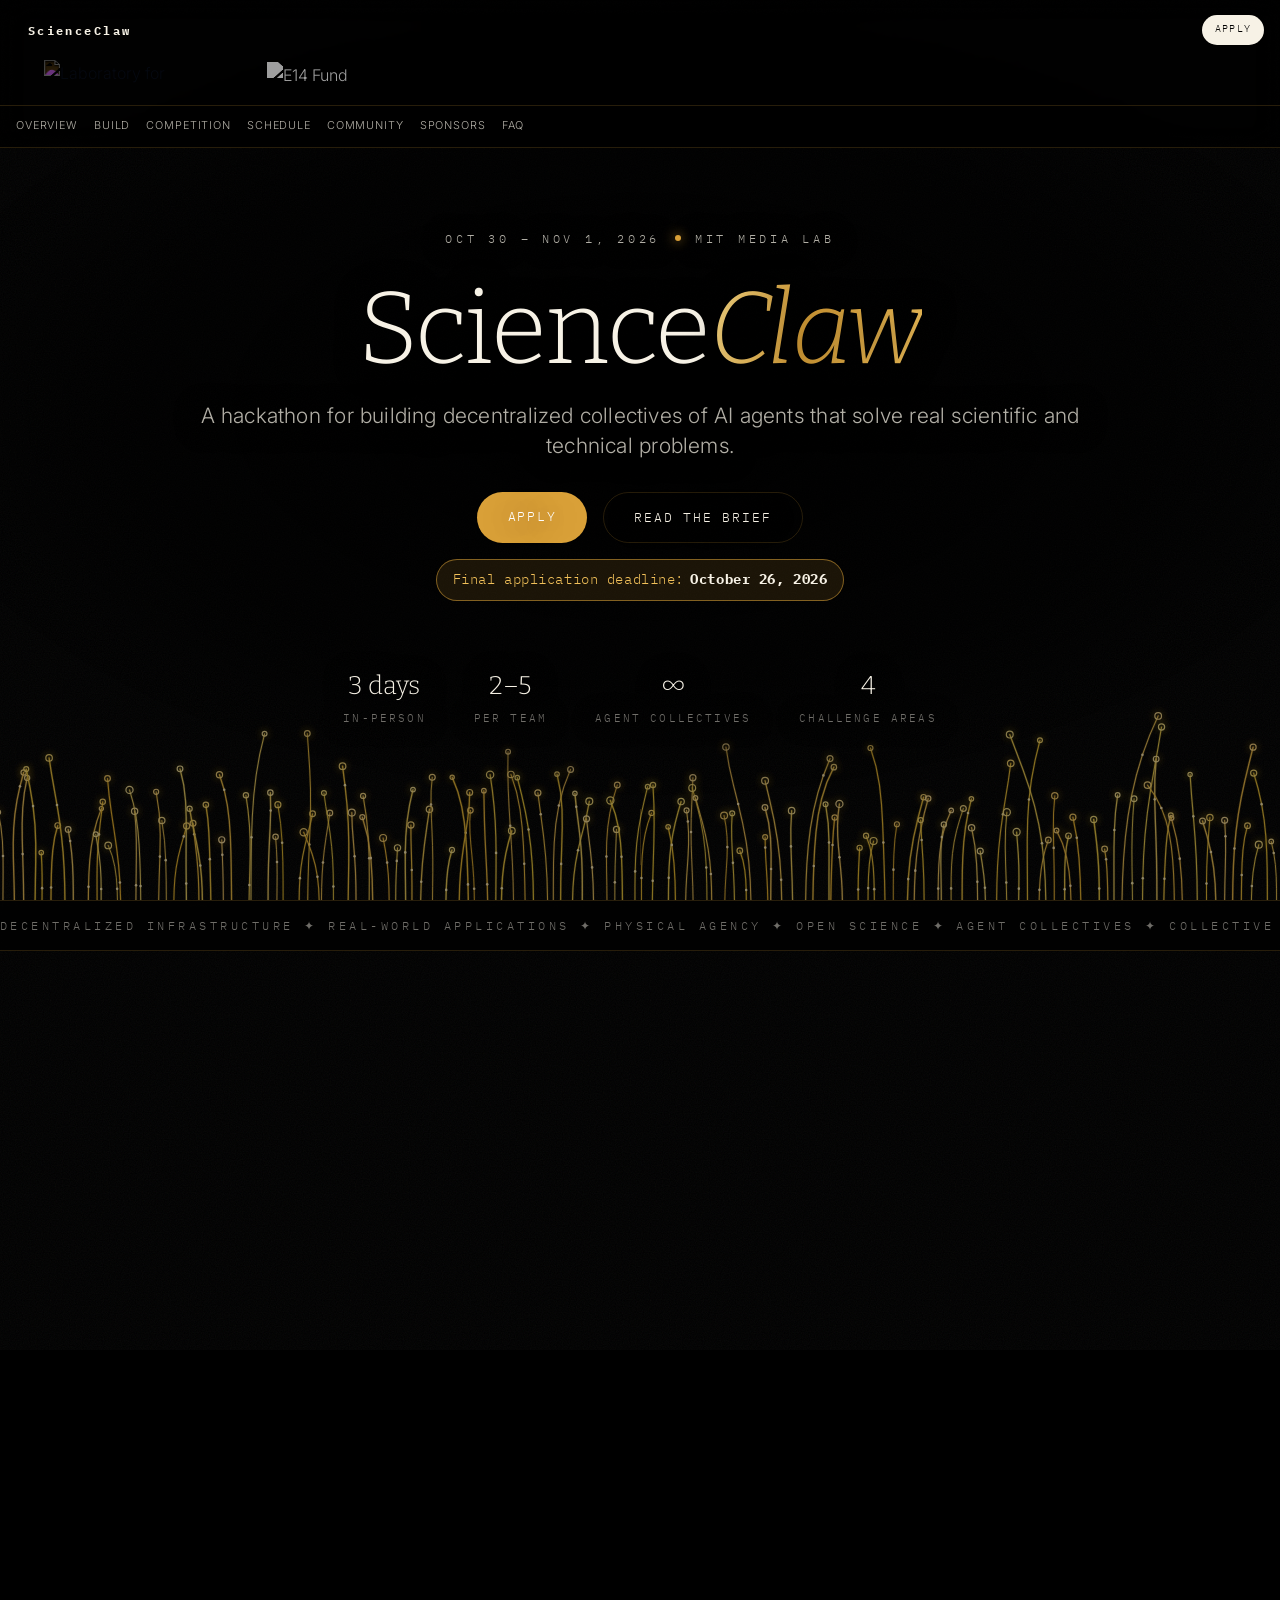
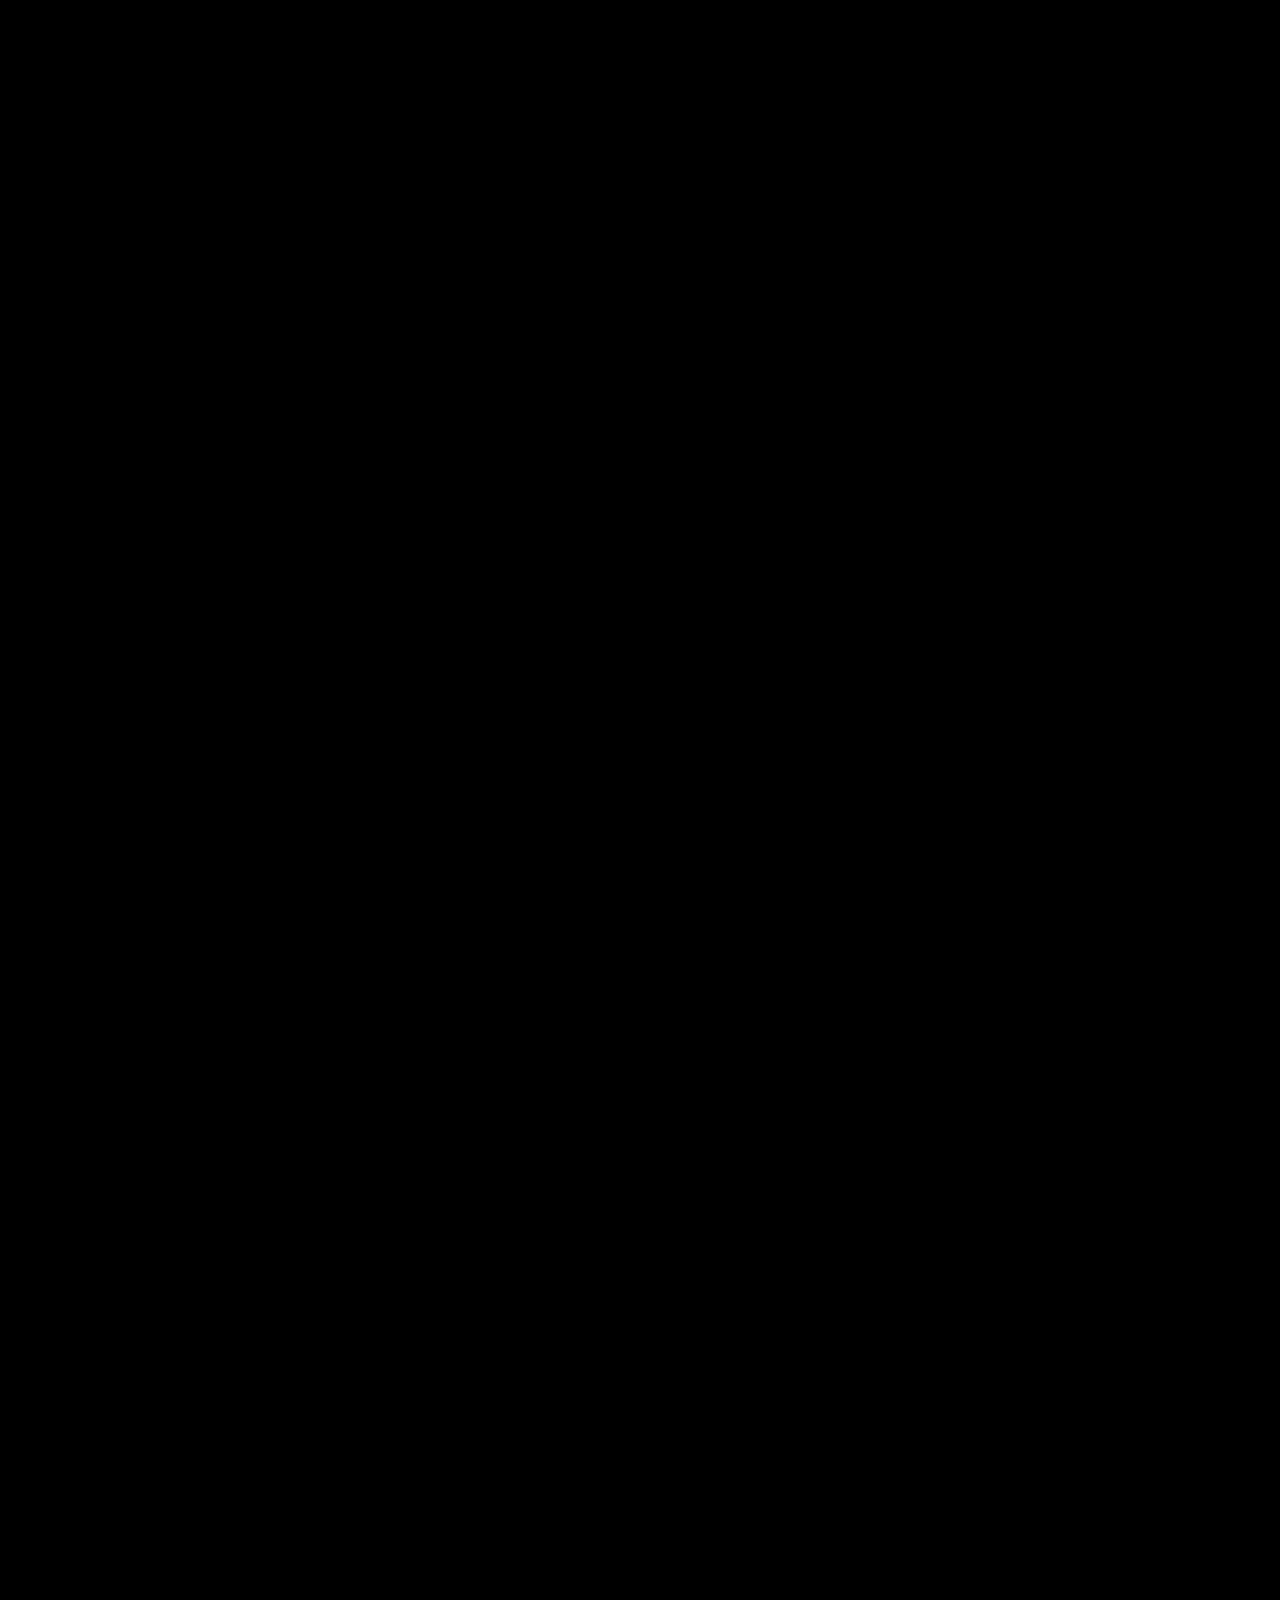
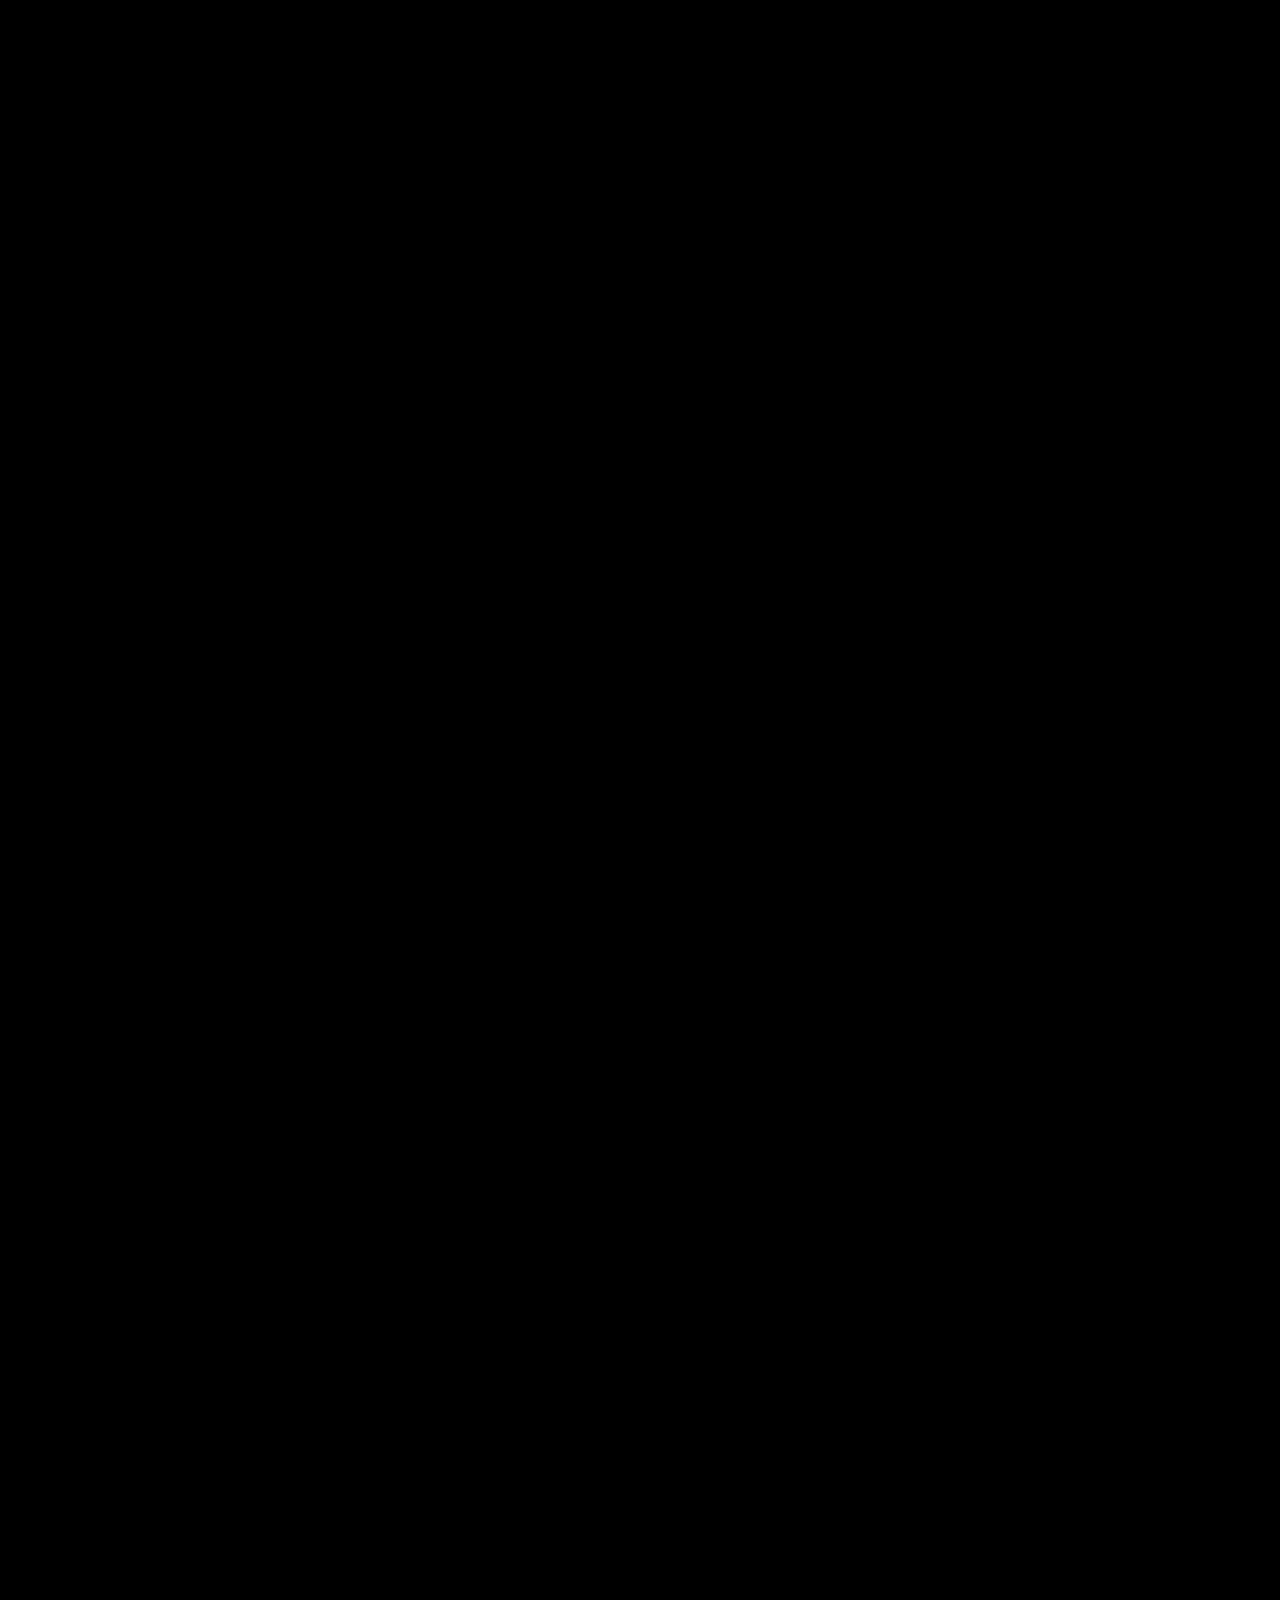
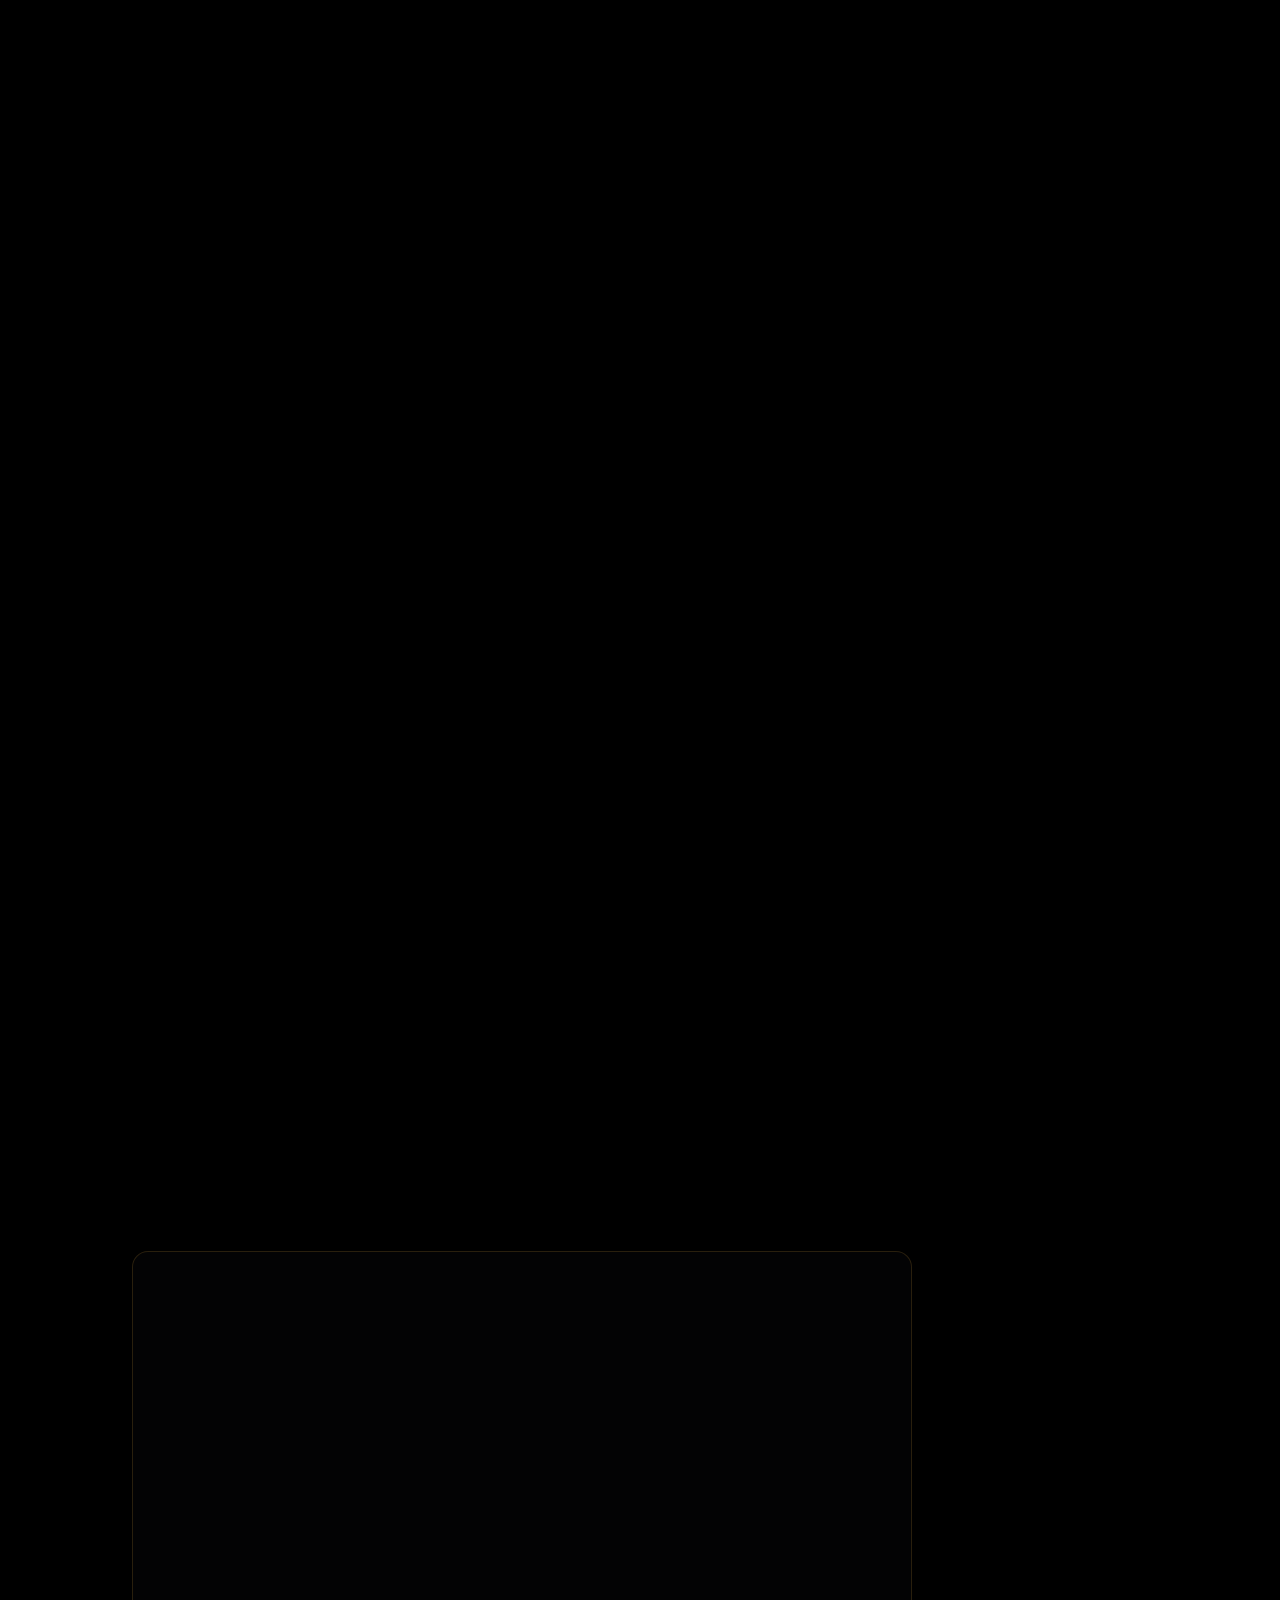
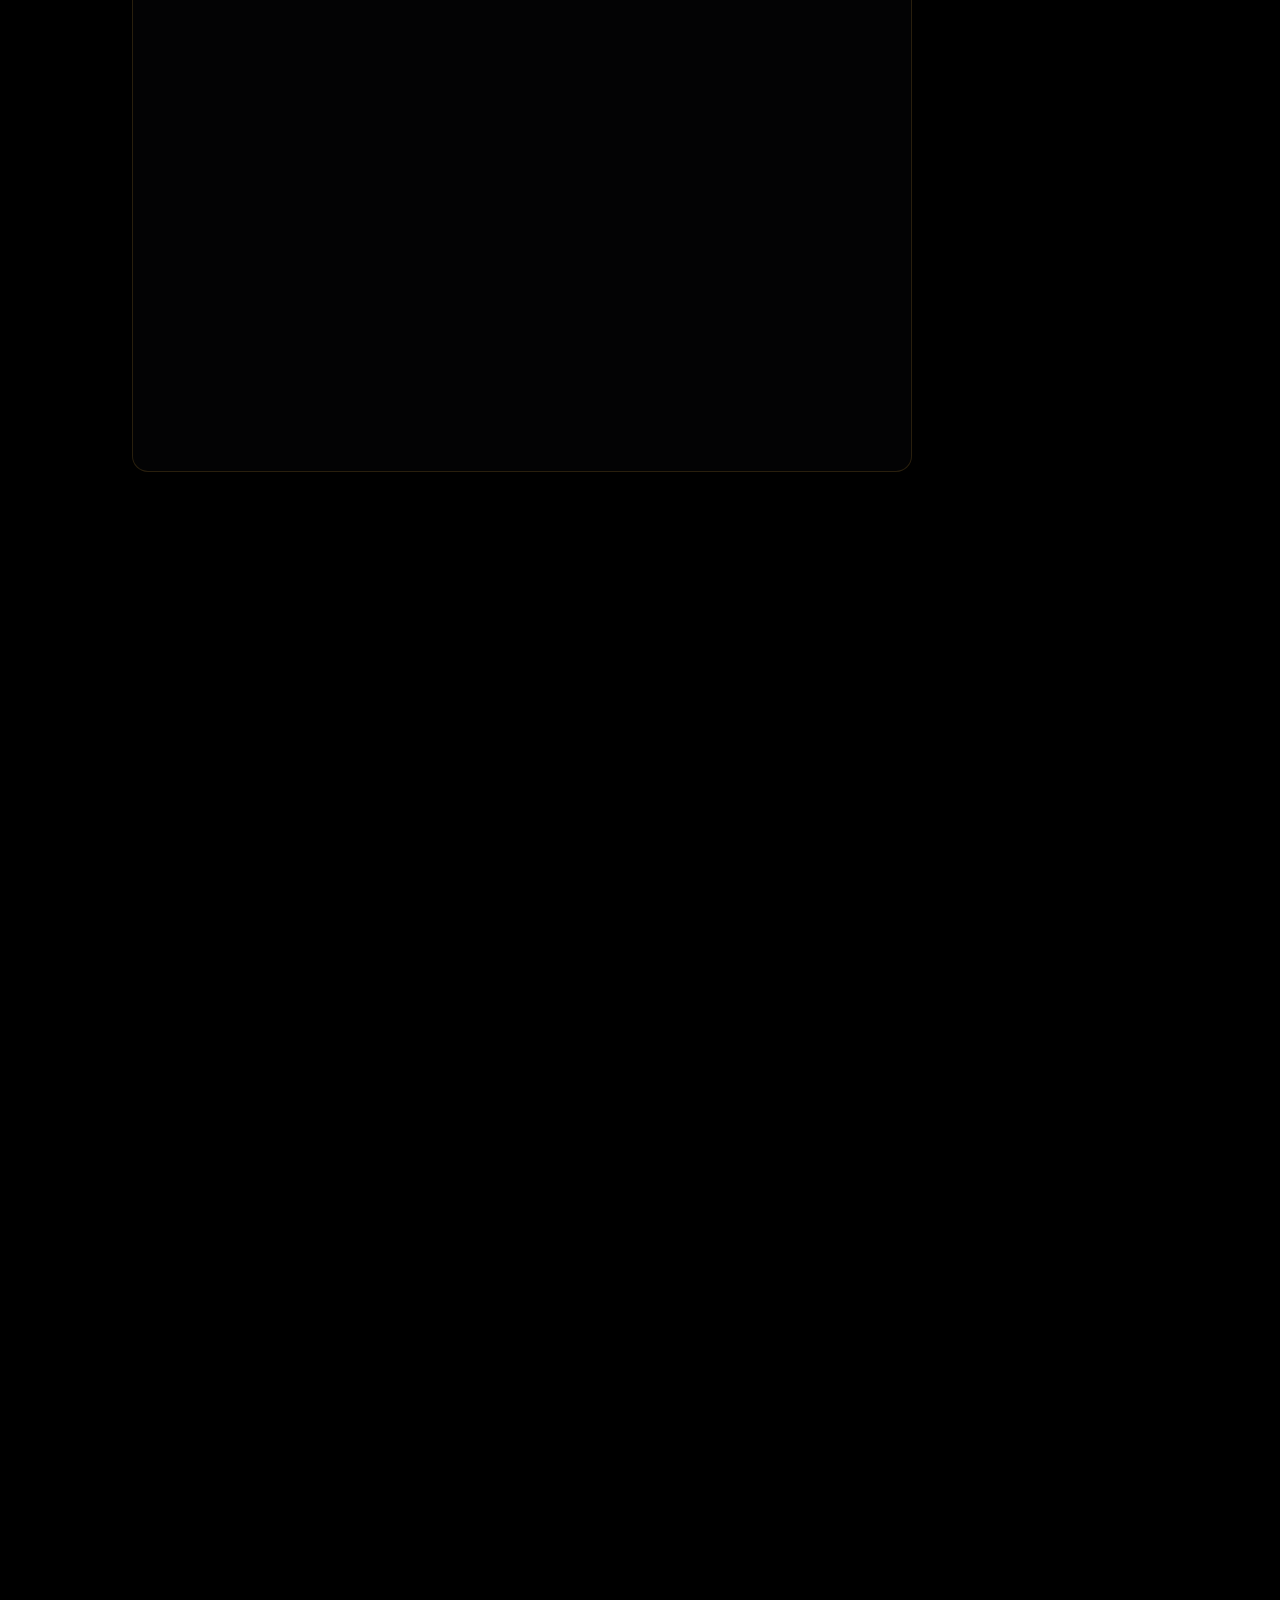
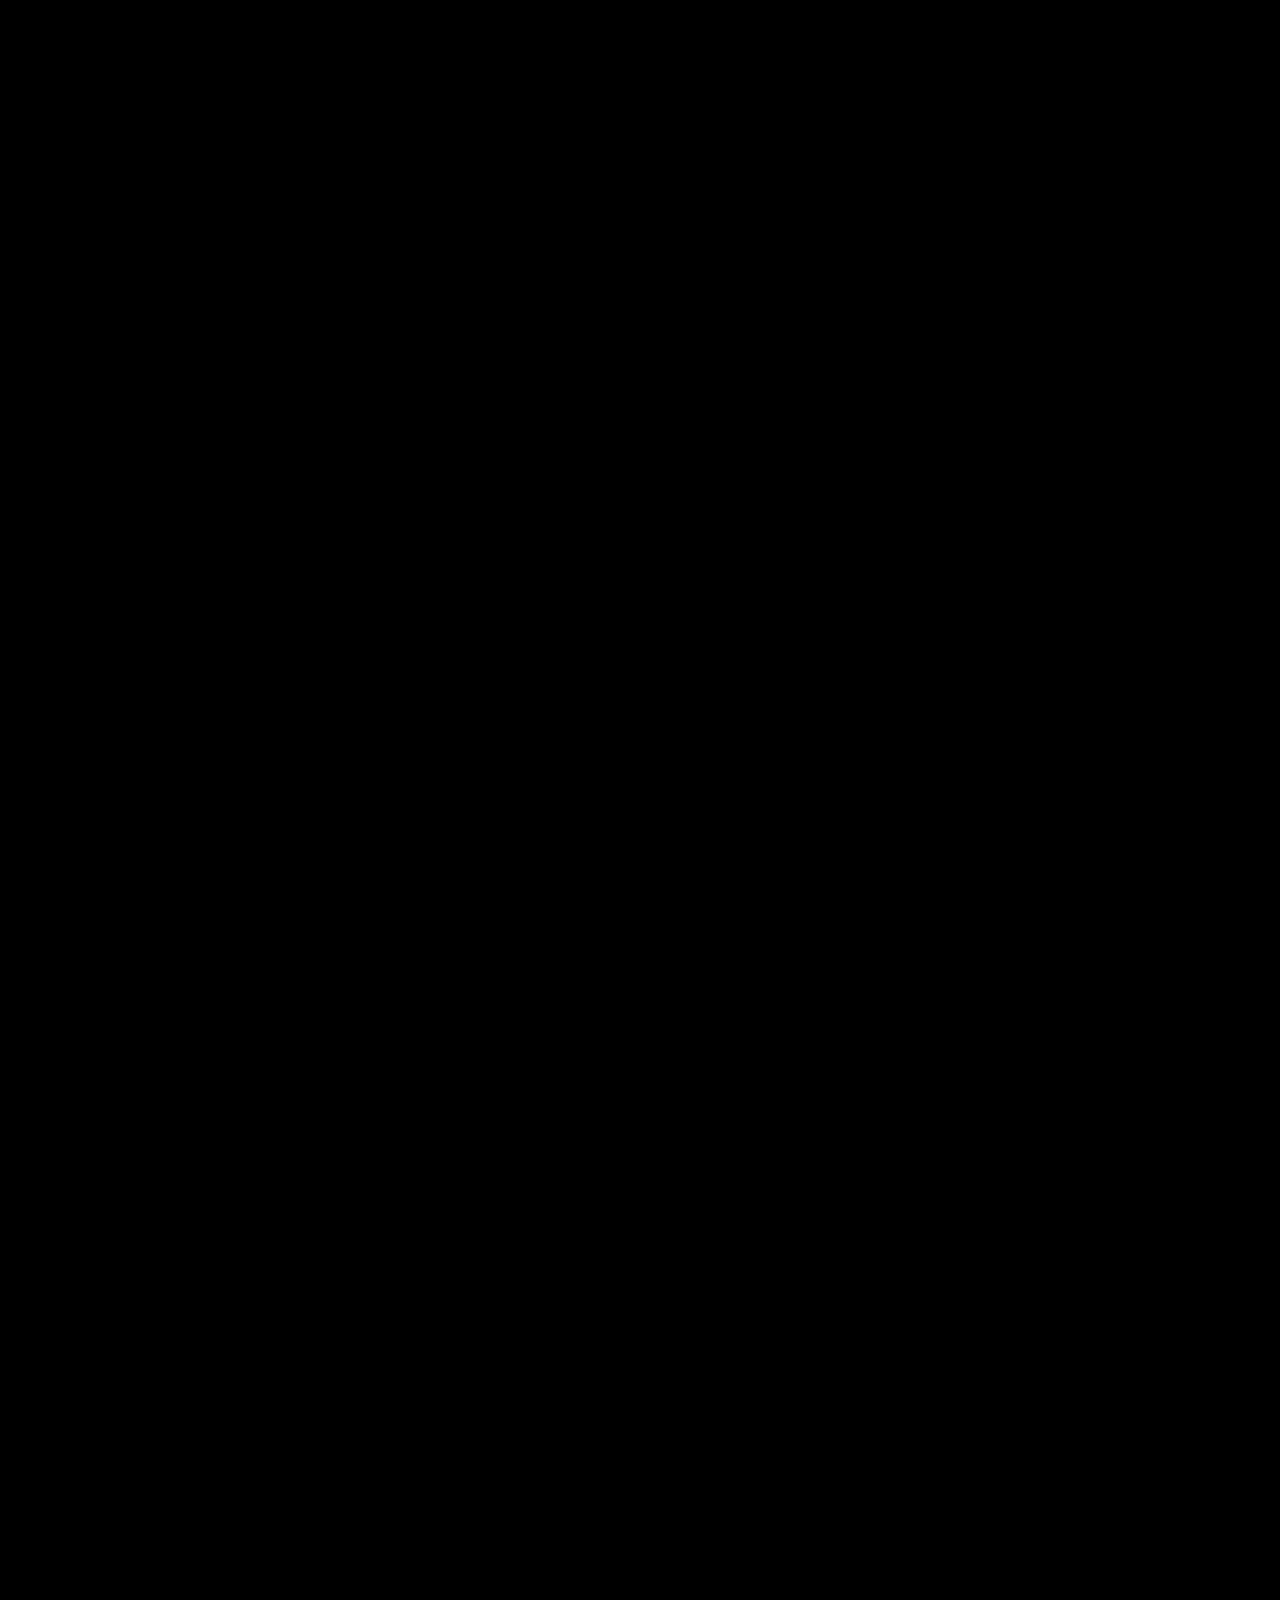
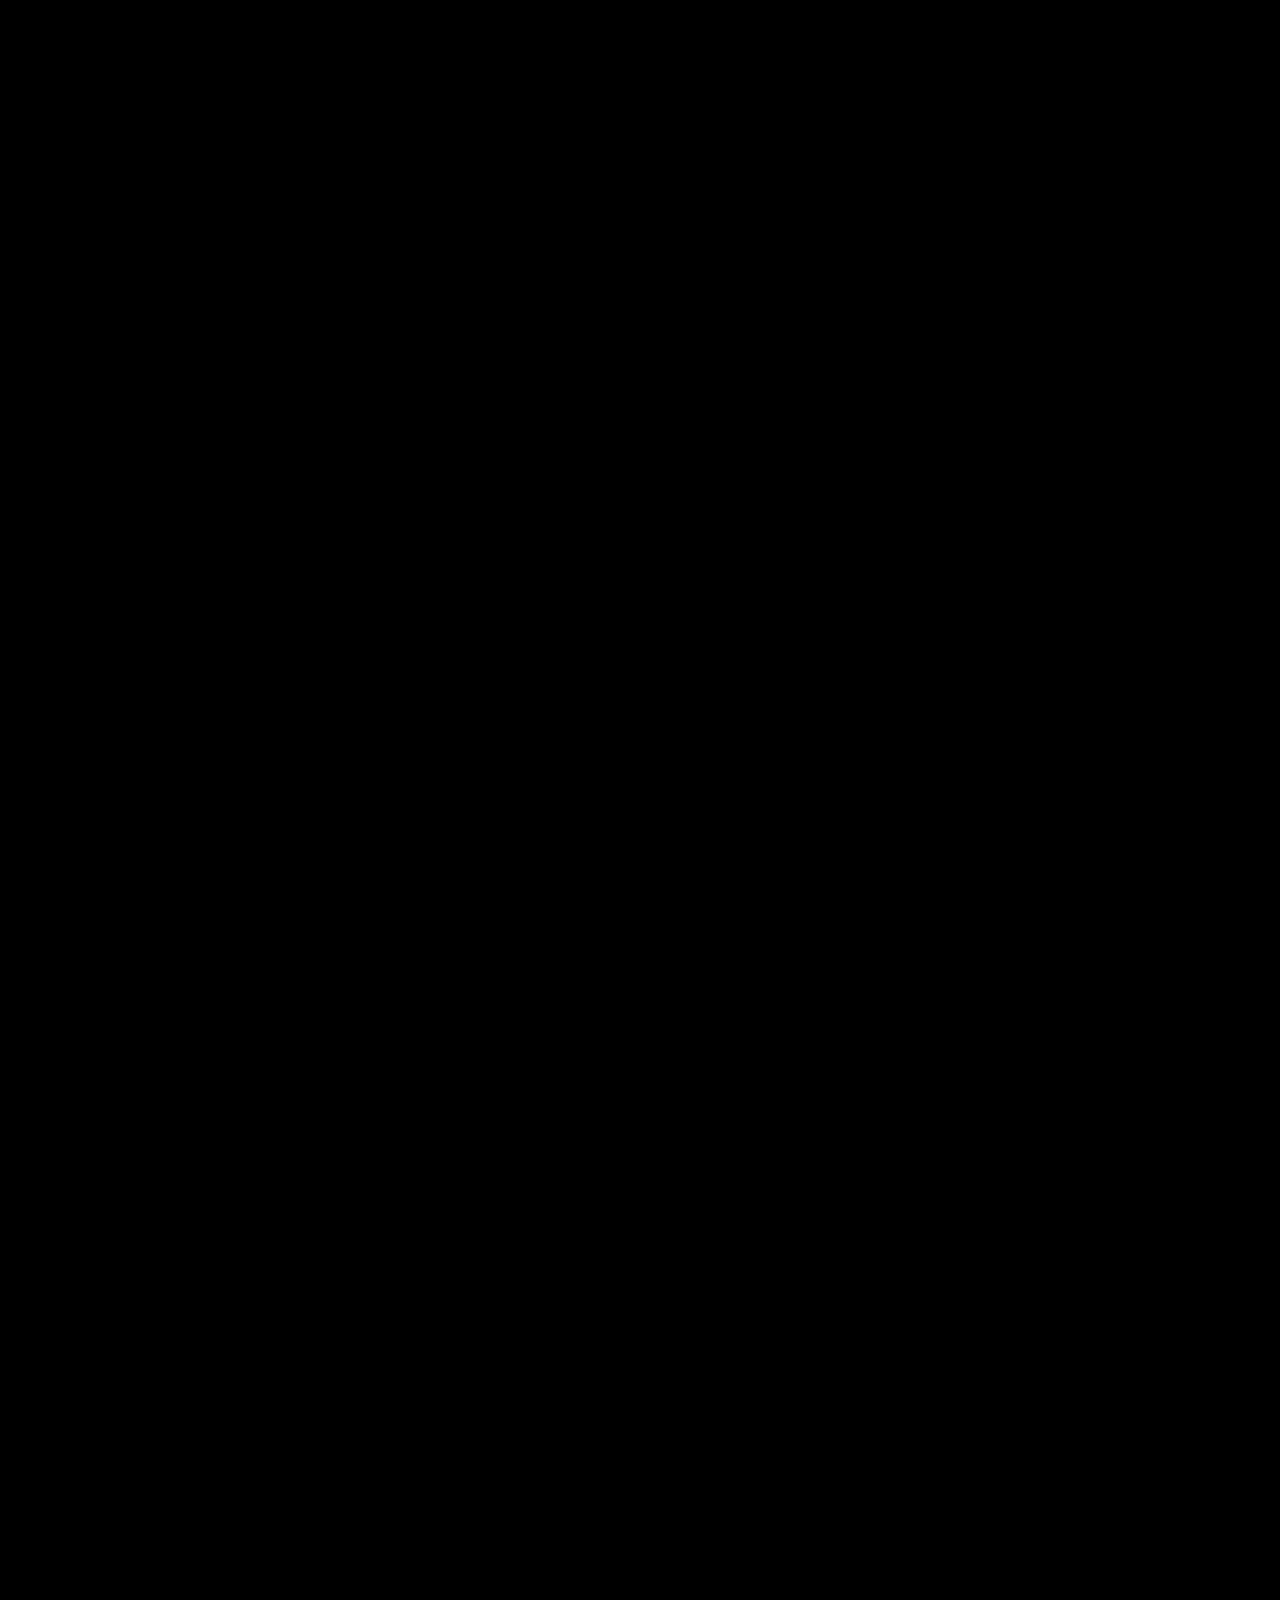
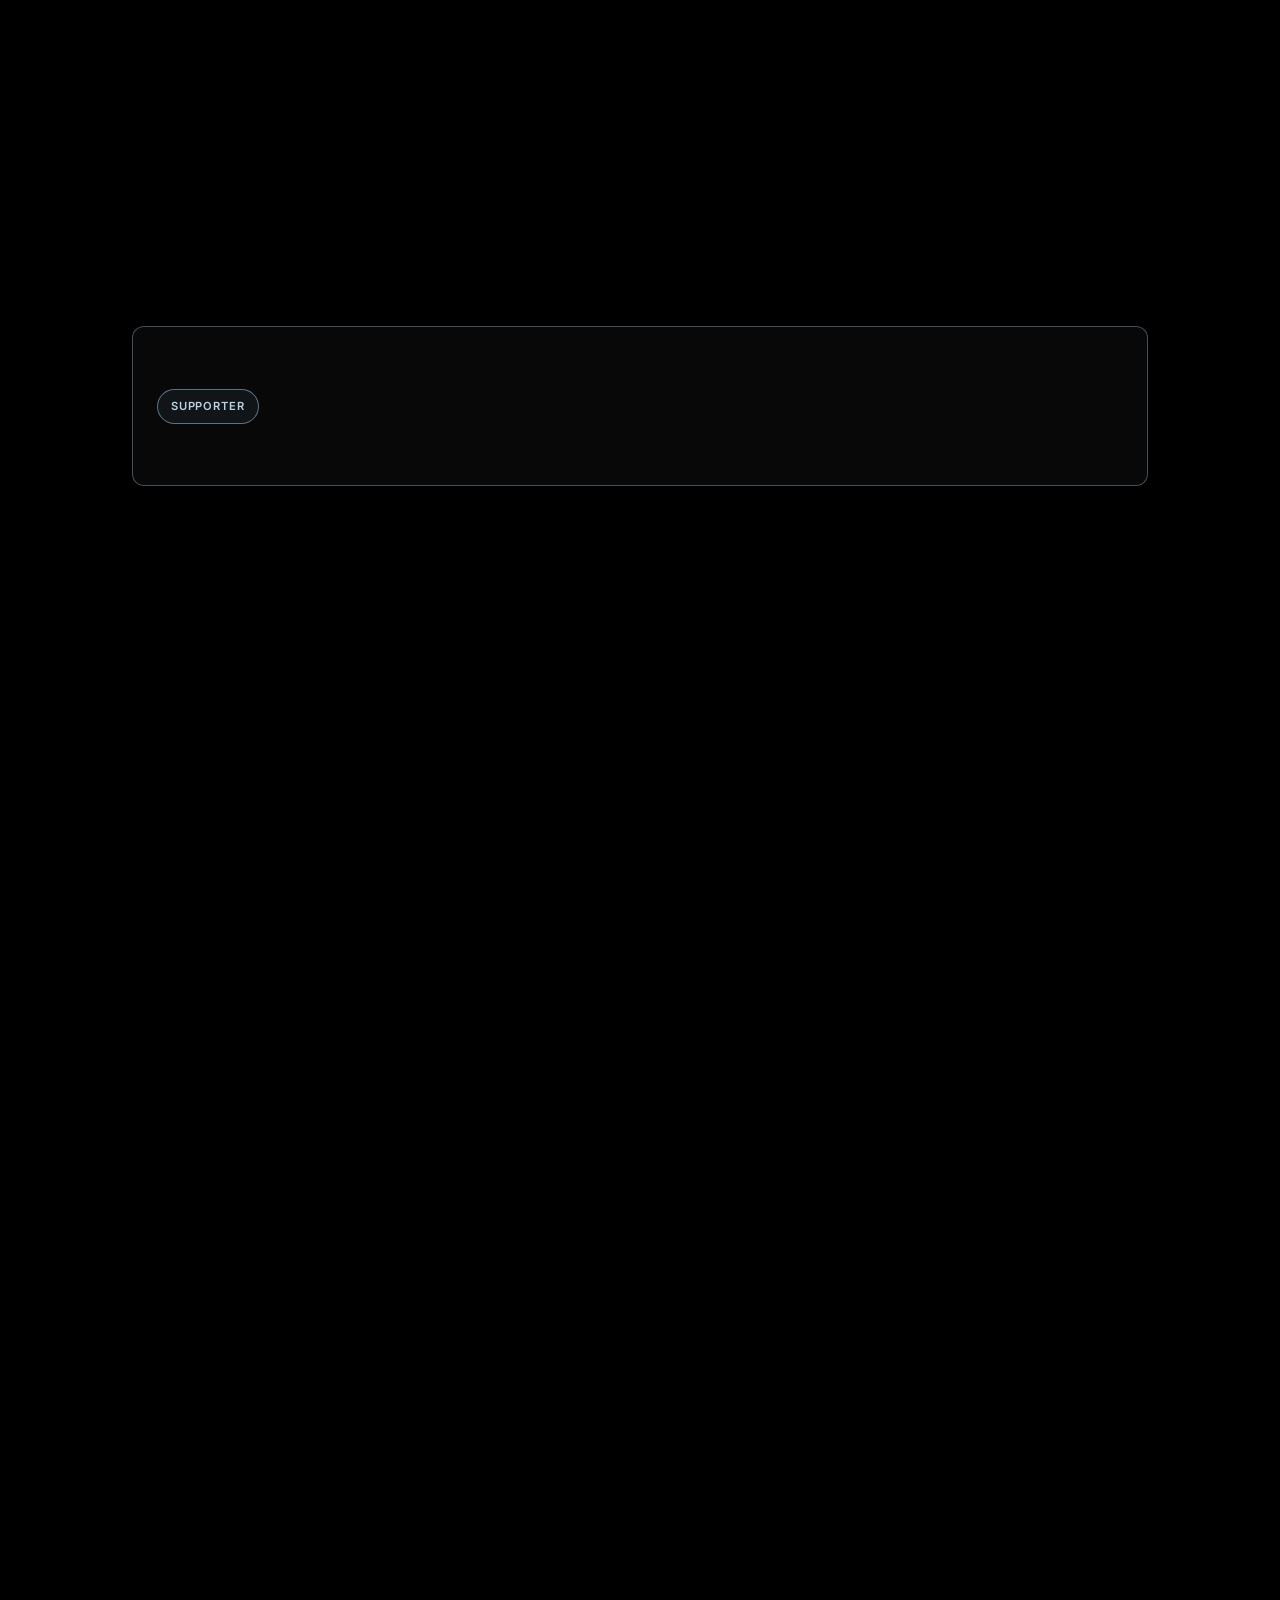
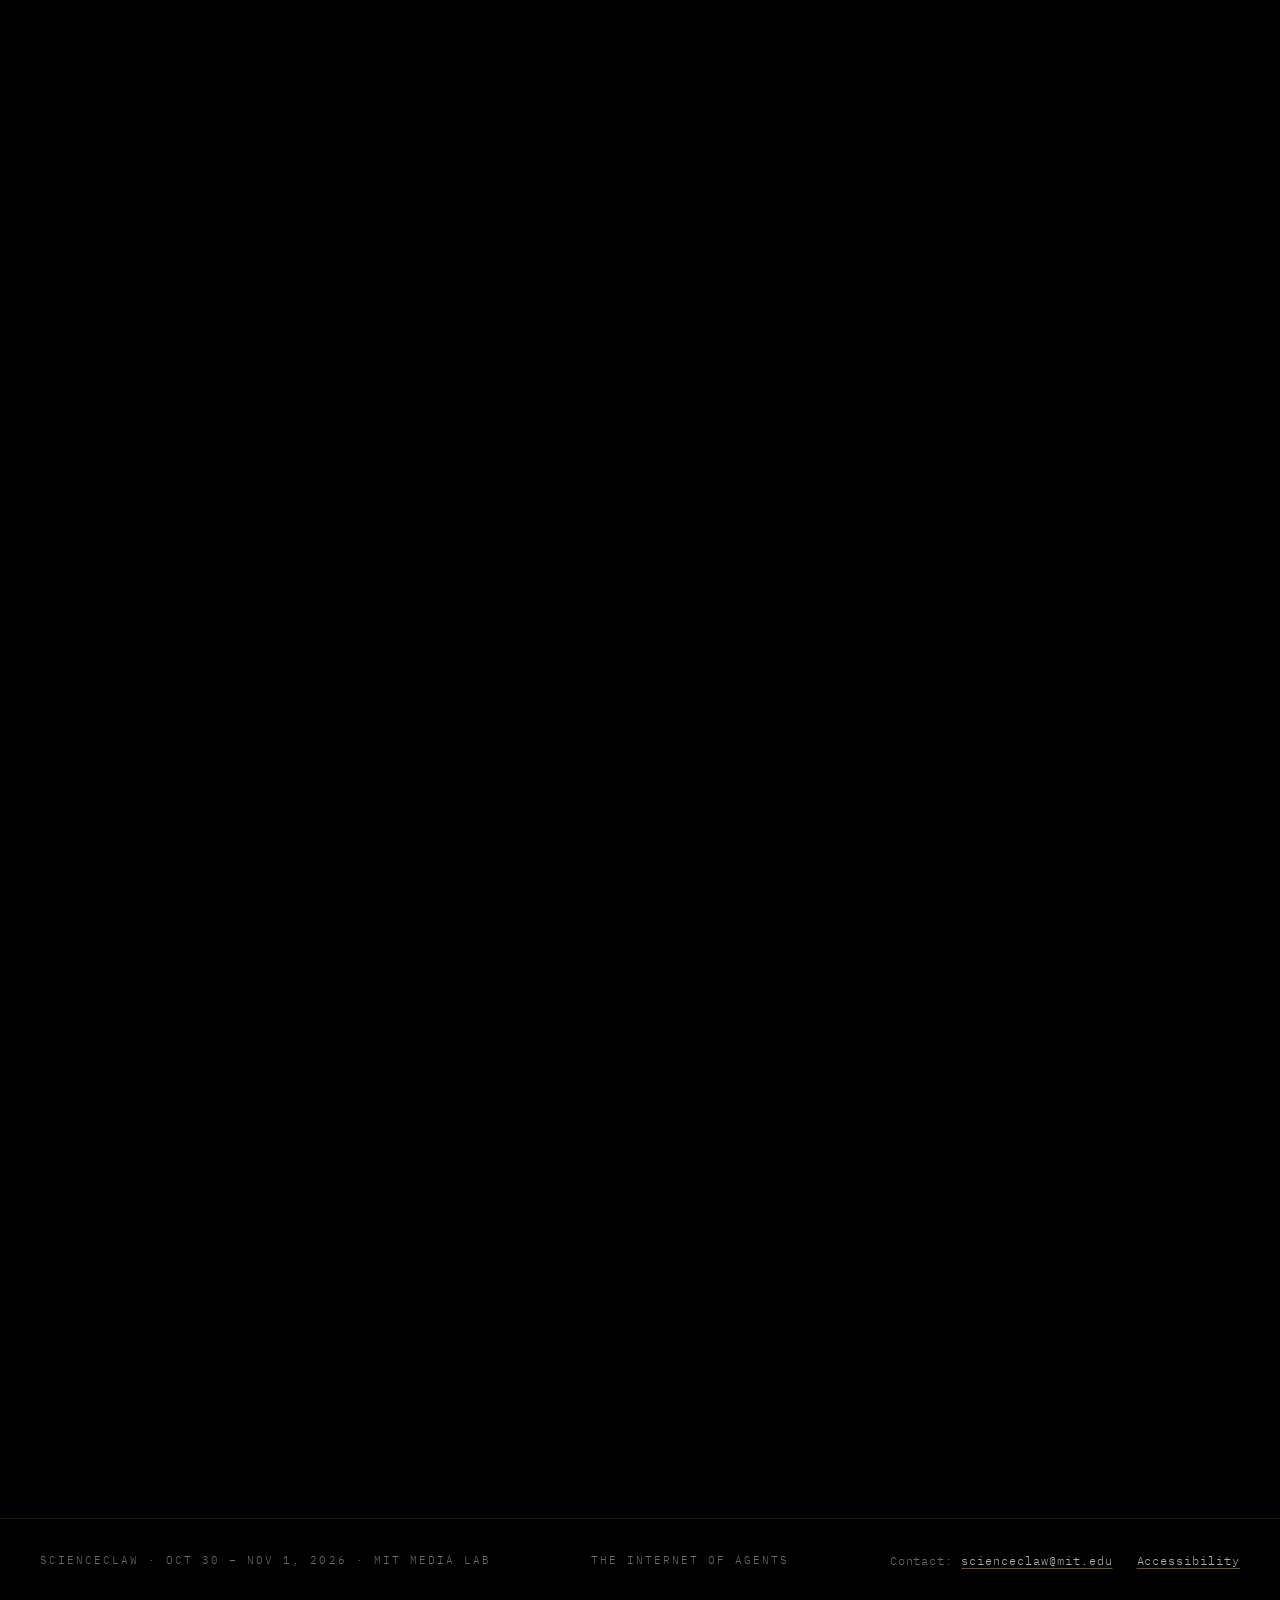
==== swarm/index.html @ e02d2c85 "Link sponsor logos to verified official websites" ====
<!DOCTYPE html>
<html lang="en">
<head>
  <meta charset="UTF-8" />
  <meta name="viewport" content="width=device-width, initial-scale=1.0" />
  <title>ScienceClaw Hackathon</title>
  <meta name="description" content="ScienceClaw is a hackathon for building decentralized collectives of AI agents that solve real scientific and technical problems. MIT Media Lab, Oct 30 – Nov 1, 2026." />
  <link rel="canonical" href="https://scienceclawhack.ai/" />
  <link rel="icon" type="image/svg+xml" href="assets/logos/scienceclaw-favicon.svg?v=7" />
  <link rel="icon" type="image/png" sizes="32x32" href="assets/logos/scienceclaw-favicon-32.png?v=7" />
  <link rel="icon" type="image/x-icon" href="assets/logos/favicon.ico?v=7" />
  <link rel="apple-touch-icon" sizes="180x180" href="assets/logos/apple-touch-icon.png?v=7" />
  <link rel="preconnect" href="https://fonts.googleapis.com" />
  <link rel="preconnect" href="https://fonts.gstatic.com" crossorigin />
  <link href="https://fonts.googleapis.com/css2?family=Bitter:ital,opsz,wght@0,6..12,300;0,6..12,400;0,6..12,600;1,6..12,300;1,6..12,400&family=DM+Serif+Display&family=Inter:wght@300;400;500;600&family=IBM+Plex+Mono:wght@400;700&display=swap" rel="stylesheet" />
  <link rel="stylesheet" href="css/styles.css?v=20261027-sponsor-links" />
  <script type="importmap">
    {
      "imports": {
        "three": "https://cdn.jsdelivr.net/npm/three@0.160.0/build/three.module.js"
      }
    }
  </script>
</head>
<body>

  <!-- Fixed 3D scene: origami cranes over ocean with underwater fish -->
  <canvas id="scene" aria-hidden="true"></canvas>
  <div class="scene-veil" aria-hidden="true"></div>
  <canvas id="tentacles" class="tentacle-layer" aria-hidden="true"></canvas>
  <div class="grain" aria-hidden="true"></div>

  <!-- Unified identity and navigation header -->
  <header class="nav" id="nav">
    <div class="nav__identity-row" aria-label="Hackathon organizers">
      <a class="identity identity--scienceclaw" href="#top" aria-label="ScienceClaw Hackathon">
        <img class="identity__scienceclaw-mark" src="assets/logos/scienceclaw-mark.svg" alt="" />
        <span class="identity__scienceclaw-word">ScienceClaw</span>
      </a>
      <div class="identity__institutions">
        <a class="identity identity--lamm" href="https://lamm.mit.edu/" target="_blank"
          rel="noopener noreferrer" aria-label="Visit the LAMM website">
          <img class="identity__lamm-logo" src="assets/logos/LOGO_LAMM_full_black.svg"
            alt="Laboratory for Atomistic and Molecular Mechanics" />
        </a>
        <a class="identity identity--e14" href="https://www.e14.vc/" target="_blank"
          rel="noopener noreferrer" aria-label="Visit the E14 Fund website">
          <img src="assets/logos/e14-logo.svg" alt="E14 Fund" />
        </a>
      </div>
      <a class="nav__mobile-action luma-checkout--button" href="https://luma.com/event/evt-lrhAXSeA3Dq8uSI" data-luma-action="checkout" data-luma-event-id="evt-lrhAXSeA3Dq8uSI">Apply</a>
    </div>
    <div class="nav__bar">
      <span class="nav__date">Oct 30 – Nov 1, 2026</span>
      <nav class="nav__links" aria-label="Main navigation">
        <a href="#overview">Overview</a>
        <a href="#build">Build</a>
        <a href="#competition">Competition</a>
        <a href="#schedule">Schedule</a>
        <a href="#community">Community</a>
        <a href="#sponsors">Sponsors</a>
        <a href="#faq">FAQ</a>
      </nav>
      <a class="nav__cta luma-checkout--button" href="https://luma.com/event/evt-lrhAXSeA3Dq8uSI" data-luma-action="checkout" data-luma-event-id="evt-lrhAXSeA3Dq8uSI">Apply</a>
    </div>
  </header>

  <main id="top">

    <!-- HERO -->
    <section class="hero">
      <div class="hero__meta">
        <span>Oct 30 – Nov 1, 2026</span>
        <span class="hero__meta-dot"></span>
        <span>MIT Media Lab</span>
      </div>
      <img class="hero__claw" src="assets/logos/scienceclaw-mark.svg" alt="" aria-hidden="true" />
      <h1 class="hero__title">
        <span class="hero__line hero__line--primary">Science<em>Claw</em></span>
        <span class="hero__line hero__line--subtitle">A hackathon for building decentralized collectives of AI agents that solve real scientific and technical problems.</span>
      </h1>
      <div class="hero__actions">
        <a class="btn btn--solid luma-checkout--button" href="https://luma.com/event/evt-lrhAXSeA3Dq8uSI" data-luma-action="checkout" data-luma-event-id="evt-lrhAXSeA3Dq8uSI">Apply</a>
        <a class="btn btn--ghost" href="#overview">Read the brief</a>
      </div>
      <p class="hero__deadline">Final application deadline: <strong>October 26, 2026</strong></p>
      <div class="hero__stats">
        <div class="stat"><span class="stat__k">3 days</span><span class="stat__v">In-person</span></div>
        <div class="stat"><span class="stat__k">2–5</span><span class="stat__v">Per team</span></div>
        <div class="stat"><span class="stat__k">∞</span><span class="stat__v">Agent collectives</span></div>
        <div class="stat"><span class="stat__k">4</span><span class="stat__v">Challenge Areas</span></div>
      </div>
      <div class="hero__scrollcue" aria-hidden="true"><span></span></div>
    </section>

    <!-- Ticker -->
    <div class="ticker" aria-hidden="true">
      <div class="ticker__track">
        <span>Decentralized Infrastructure ✦ Real-World Applications ✦ Physical Agency ✦ Open Science ✦ Agent Collectives ✦ Collective Intelligence ✦&nbsp;</span>
        <span>Decentralized Infrastructure ✦ Real-World Applications ✦ Physical Agency ✦ Open Science ✦ Agent Collectives ✦ Collective Intelligence ✦&nbsp;</span>
      </div>
    </div>

    <!-- PURPOSE -->
    <section class="section" id="overview">
      <div class="section__head reveal">
        <span class="section__index">01</span>
        <h2 class="section__title">Overview</h2>
      </div>
      <div class="section__group" id="purpose" aria-labelledby="purpose-title">
        <div class="section__subhead reveal"><h3 class="section__subtitle" id="purpose-title">Purpose</h4></div>
      <div class="section__body">
        <p class="lede reveal">
          ScienceClaw explores when decentralized collective intelligence can produce capabilities beyond a single agent or conventional workflow.
        </p>
        <p class="reveal">
          Teams build working collectives of specialized agents, models, simulations, sensors, and laboratory tools. Different members of the collective can hold distinct knowledge and capabilities, coordinate and adapt, and leave traceable scientific artifacts, provenance, findings, and unmet needs that the collective can build upon—without requiring one central planner to prescribe the entire process.
        </p>
      </div>
      </div>

    <!-- CHALLENGE -->
      <div class="section__group" id="challenge" aria-labelledby="challenge-title">
        <div class="section__subhead reveal"><h3 class="section__subtitle" id="challenge-title">Challenge</h4></div>
      <div class="section__body">
        <p class="lede reveal">
          Teams identify a difficult scientific or technical problem and build a functioning agentic system to
          address it. Each project should demonstrate:
        </p>
        <div class="card-grid">
          <div class="card reveal"><span class="card__num">→</span><h4>Problem</h4><p>Identify a difficult, open-ended, consequential scientific or technical challenge.</p></div>
          <div class="card reveal"><span class="card__num">→</span><h4>Functioning System</h4><p>Build a working agentic system — not just a concept or architecture.</p></div>
          <div class="card reveal"><span class="card__num">→</span><h4>Result</h4><p>Demonstrate what the system actually accomplishes.</p></div>
          <div class="card reveal"><span class="card__num">→</span><h4>Validation</h4><p>Provide convincing evidence, benchmarks, or real-world validation.</p></div>
        </div>
        <p class="reveal">
          The goal is not simply to propose an idea or agent architecture, but to demonstrate a working system
          and what it can accomplish.
        </p>
      </div>
      </div>
    </section>

    <!-- RESOURCES -->
    <section class="section" id="build">
      <div class="section__head reveal">
        <span class="section__index">02</span>
        <h2 class="section__title">Build</h2>
      </div>
      <div class="section__group" id="resources" aria-labelledby="resources-title">
        <div class="section__subhead reveal"><h3 class="section__subtitle" id="resources-title">Resources & Technology</h4></div>
      <div class="section__body">
        <p class="lede reveal">
          ScienceClaw is model- and framework-agnostic. Teams can combine frontier models, open models, their own models, existing agent frameworks, scientific datasets, compute, sensors, and laboratory infrastructure.
        </p>
        <p class="reveal">
          We will provide access to a shared pool of resources, including compute, models, tools, and other infrastructure, where available. Resources are limited and will be allocated based on project needs, technical fit, and availability.
        </p>
        <div class="card-grid">
          <div class="card reveal"><span class="card__num">R1</span><h4>Scientific datasets</h4><p>Shared corpora and domain data for grounding investigations.</p></div>
          <div class="card reveal"><span class="card__num">R2</span><h4>AI models & tools</h4><p>Foundation models, agent frameworks, and open tooling to compose into collectives.</p></div>
          <div class="card reveal"><span class="card__num">R3</span><h4>Compute & tokens</h4><p>Shared compute and model resources may be available for project work, subject to project needs, technical fit, and availability.</p></div>
          <div class="card reveal"><span class="card__num">R4</span><h4>Hardware</h4><p>Microcontrollers, sensors, and instruments for agents that act in the world.</p></div>
          <div class="card reveal"><span class="card__num">R5</span><h4>Lab access</h4><p>Cloud labs and experimental infrastructure for closing the loop on real experiments.</p></div>
          <div class="card reveal"><span class="card__num">R6</span><h4>Open problem space</h4><p>Sponsor-led challenges provide concrete inspiration — unexpected approaches welcome.</p></div>
        </div>
        <p class="reveal">
          The goal is not to prove that one model is best. Teams can use, reuse, modify, and combine available technology—including capabilities developed during the event—to build a functioning decentralized system that accomplishes something scientifically meaningful.
        </p>
      </div>
      </div>

    <!-- CHALLENGE AREAS -->
      <div class="section__group" id="areas" aria-labelledby="areas-title">
        <div class="section__subhead reveal"><h3 class="section__subtitle" id="areas-title">Challenge Areas</h4></div>
      <div class="section__body">
        <p class="lede reveal">
          Scientific domains are intentionally open. We provide challenge seeds, problems, datasets, resources,
          or sponsor-led challenges to provide entry points without constraining what teams build.
        </p>
        <div class="tracks">
          <div class="track reveal">
            <span class="track__num">A·01</span>
            <h4>Biology & Protein Design</h4>
            <p>Collectives that hypothesize, design, and iterate across sequence, structure, and function.</p>
          </div>
          <div class="track reveal">
            <span class="track__num">A·02</span>
            <h4>Physical Agency</h4>
            <p>Agents that reach beyond the browser into sensors, instruments, and cloud laboratories.</p>
          </div>
          <div class="track reveal">
            <span class="track__num">A·03</span>
            <h4>Manufacturing & Materials</h4>
            <p>From candidate discovery to fabrication — closing the loop between simulation and matter.</p>
          </div>
          <div class="track reveal">
            <span class="track__num">A·04</span>
            <h4>Open Scientific Challenge</h4>
            <p>Participant-defined problems. Bring the question you can't stop thinking about.</p>
          </div>
        </div>
        <p class="note reveal">
          Teams can formulate their own problems and work across challenge areas. There is one overall
          competition, rather than separate tracks.
        </p>
      </div>
      </div>

    <!-- MULTI-AGENT SYSTEM -->
      <div class="section__group" id="system" aria-labelledby="system-title">
        <div class="section__subhead reveal"><h3 class="section__subtitle" id="system-title">The Hackathon as a Multi-Agent System</h4></div>
      <div class="section__body">
        <p class="lede reveal">
          The hackathon operates across multiple levels:
        </p>
        <div class="card-grid">
          <div class="card reveal"><span class="card__num">→</span><h4>Agents</h4><p>Collaborate within teams to solve problems.</p></div>
          <div class="card reveal"><span class="card__num">→</span><h4>Teams</h4><p>Exchange capabilities across teams.</p></div>
          <div class="card reveal"><span class="card__num">→</span><h4>Ecosystem</h4><p>Successful capabilities propagate because they increase the effectiveness of other systems.</p></div>
        </div>
        <p class="reveal">
          The competition therefore becomes a live experiment in decentralized collective intelligence: teams
          compete to build strong systems while also having an incentive to make the broader ecosystem
          stronger.
        </p>
      </div>
      </div>
    </section>

    <!-- COMPETITION -->
    <section class="section" id="competition">
      <div class="section__head reveal">
        <span class="section__index">03</span>
        <h2 class="section__title">Competition</h2>
      </div>
      <div class="section__group" id="judging" aria-labelledby="judging-title">
        <div class="section__subhead reveal"><h3 class="section__subtitle" id="judging-title">Judging</h4></div>
        <div class="section__body">
          <p class="lede reveal">
            Science is the benchmark. Success is not simply whether an agent completed a task, but whether the system produced a scientifically meaningful result supported by evidence, validation, or measurable progress.
          </p>
          <p class="reveal">
            The judging rubric also asks whether organizing capabilities as a decentralized collective adds something beyond a single agent, isolated agents, or a conventional workflow.
          </p>
          <div class="rubric">
            <div class="rubric__row reveal">
              <div class="rubric__info">
                <h4>Problem Significance & Complexity</h4>
                <p>How difficult, open-ended, consequential, and scientifically meaningful is the problem? Does solving it meaningfully advance a scientific or technical goal?</p>
              </div>
              <div class="rubric__weight"><div class="rubric__bar" data-w="20"></div><span>20%</span></div>
            </div>
            <div class="rubric__row reveal">
              <div class="rubric__info">
                <h4>Scientific/Technical Impact</h4>
                <p>What was actually achieved? Is the result novel, meaningful, rigorous, and potentially useful?</p>
              </div>
              <div class="rubric__weight"><div class="rubric__bar" data-w="25"></div><span>25%</span></div>
            </div>
            <div class="rubric__row reveal">
              <div class="rubric__info">
                <h4>Decentralized Agency</h4>
                <p>Are decision-making and capabilities meaningfully distributed across agents? Do agents have distinct information, resources, or capabilities? Can they coordinate and adapt without a central planner prescribing the entire trajectory?</p>
              </div>
              <div class="rubric__weight"><div class="rubric__bar" data-w="20"></div><span>20%</span></div>
            </div>
            <div class="rubric__row reveal">
              <div class="rubric__info">
                <h4>Collective Capability</h4>
                <p>Does organizing agents collectively add measurable capability? Where possible, demonstrate this through a simple comparison such as multi-agent vs. single-agent, collaborative vs. isolated, or decentralized vs. centralized.</p>
              </div>
              <div class="rubric__weight"><div class="rubric__bar" data-w="25"></div><span>25%</span></div>
            </div>
            <div class="rubric__row reveal">
              <div class="rubric__info">
                <h4>Execution and Validation</h4>
                <p>Is there a functioning system rather than just a concept? Is its performance demonstrated with convincing evidence, benchmarks, or real-world validation?</p>
              </div>
              <div class="rubric__weight"><div class="rubric__bar" data-w="10"></div><span>10%</span></div>
            </div>
          </div>
          <div class="callout reveal">
            <p>
              <strong>Collaboration Bonus: +10</strong> — Collaboration is not part of the core judging score. Teams can earn up to +10 points by creating
              capabilities that materially strengthen other teams, such as:
            </p>
            <ul style="margin-top: 0.8rem; padding-left: 1.2rem;">
              <li>A tool or agent successfully reused by another team</li>
              <li>Data, discoveries, or experiments that enable another team's result</li>
              <li>Infrastructure that improves multiple systems</li>
              <li>Capabilities that propagate through the ecosystem</li>
            </ul>
          </div>
        </div>
      </div>

      <div class="section__group judges" id="judges" aria-labelledby="judges-title">
        <div class="section__subhead reveal"><h3 class="section__subtitle" id="judges-title">Judges</h3></div>
        <div class="organizing-team__grid">
          <article class="organizer-card reveal"><h4>Avijit Ghosh</h4><p>Lead Technical AI Policy Researcher at Hugging Face</p></article>
          <article class="organizer-card reveal"><h4>Desiree Plata</h4><p>Associate Dean of Engineering at MIT</p></article>
          <article class="organizer-card reveal"><h4>Yilun Du</h4><p>Assistant Professor at Harvard</p></article>
          <article class="organizer-card reveal"><h4>Riken Shah</h4><p>Human Data team at xAI</p></article>
          <article class="organizer-card reveal"><h4>Ian Ferguson</h4><p>Director of Hardware at FormLabs</p></article>
          <article class="organizer-card reveal"><h4>Nikita Fedik</h4><p>Senior Technical Marketing Engineer at NVIDIA</p></article>
        </div>
      </div>

      <div class="section__group prizes" id="prizes" aria-labelledby="prizes-title">
        <div class="section__subhead reveal"><h3 class="section__subtitle" id="prizes-title">Prizes</h4></div>
        <div class="prize-card reveal">
          <p class="prize-card__eyebrow">E14 Fund Prize</p>
          <p class="prize-card__amount"><span>$50K</span><sup>*</sup></p>
          <p class="prize-card__condition">* Founder-friendly investment: $50K SAFE (no cap, no discount) on incorporation of an E14-backable startup.</p>
        </div>
        <div class="sponsor-prizes" aria-label="Sponsor prizes">
          <article class="sponsor-prize reveal">
            <p class="sponsor-prize__sponsor">NVIDIA</p>
            <h3 class="sponsor-prize__item"><a href="https://www.nvidia.com/en-us/products/workstations/dgx-spark/" target="_blank" rel="noopener noreferrer">DGX Sparks</a></h3>

          </article>
          <article class="sponsor-prize reveal">
            <p class="sponsor-prize__sponsor">Formlabs</p>
            <h3 class="sponsor-prize__item"><a href="https://formlabs.com/3d-printers/form-studio-1/" target="_blank" rel="noopener noreferrer">Form Studio 1 Printer</a></h3>
            <p class="sponsor-prize__details"></p>
          </article>
          <article class="sponsor-prize reveal">
            <p class="sponsor-prize__sponsor">Alphaxiv</p>
            <h3 class="sponsor-prize__item"><a href="https://openresearch.sh/" target="_blank" rel="noopener noreferrer">$500 in OpenResearch GPU Credits</a></h3>
            <p class="sponsor-prize__details"></p>
          </article>
        </div>
      </div>
    </section>

    <!-- SCHEDULE -->
    <section class="section schedule" id="schedule" aria-labelledby="schedule-title">
      <div class="section__head reveal">
        <span class="section__index">04</span>
        <h2 class="section__title" id="schedule-title">Schedule</h2>
      </div>
      <div class="schedule-grid">
        <article class="schedule-day reveal" aria-labelledby="schedule-friday-title">
          <h3 class="schedule-day__title" id="schedule-friday-title">Friday</h3>
          <ol class="schedule-events">
            <li><time datetime="17:00">5:00 PM</time><div class="schedule-event__details"><span class="schedule-event__name">Registration begins</span></div></li>
            <li><time datetime="17:00">5:00–6:00 PM</time><div class="schedule-event__details"><span class="schedule-event__name">Dinner<br />presented by MIT School of Engineering</span></div></li>
            <li><time datetime="18:00">6:00–7:00 PM</time><div class="schedule-event__details"><span class="schedule-event__name">NVIDIA workshop</span></div></li>
            <li><time datetime="20:00">8:00–9:00 PM</time><div class="schedule-event__details"><span class="schedule-event__name">Team Forming</span></div></li>
            <li><time datetime="21:00">9:00 PM</time><div class="schedule-event__details"><span class="schedule-event__name">Hacking starts</span></div></li>
            <li><time datetime="23:00">11:00 PM</time><div class="schedule-event__details"><span class="schedule-event__name">Team Registration Deadline</span></div></li>
          </ol>
        </article>
        <article class="schedule-day reveal" aria-labelledby="schedule-saturday-title">
          <h3 class="schedule-day__title" id="schedule-saturday-title">Saturday</h3>
          <ol class="schedule-events">
            <li><time datetime="09:00">9:00–10:00 AM</time><div class="schedule-event__details"><span class="schedule-event__name">Breakfast<br />presented by Romix Biosciences</span></div></li>
            <li><time datetime="10:00">10:00–11:00 AM</time><div class="schedule-event__details"><span class="schedule-event__name">Formlabs Workshop</span></div></li>
            <li><time datetime="13:00">1:00 PM</time><div class="schedule-event__details"><span class="schedule-event__name">Lunch<br />presented by Lila</span></div></li>
            <li><time datetime="19:00">7:00 PM</time><div class="schedule-event__details"><span class="schedule-event__name">Dinner<br />presented by Formlabs</span></div></li>
            <li><time datetime="20:00">8:00 PM</time><div class="schedule-event__details"><span class="schedule-event__name">Hacking until midnight</span></div></li>
          </ol>
        </article>
        <article class="schedule-day reveal" aria-labelledby="schedule-sunday-title">
          <h3 class="schedule-day__title" id="schedule-sunday-title">Sunday</h3>
          <ol class="schedule-events">
            <li><time datetime="09:00">9:00–10:00 AM</time><div class="schedule-event__details"><span class="schedule-event__name">Breakfast</span></div></li>
            <li><time datetime="13:00">1:00 PM</time><div class="schedule-event__details"><span class="schedule-event__name">Lunch</span></div></li>
            <li><time datetime="14:30">2:30 PM</time><div class="schedule-event__details"><span class="schedule-event__name">End of hacking - final slides due</span></div></li>
            <li><time datetime="15:00">3:00 PM</time><div class="schedule-event__details"><span class="schedule-event__name">Talk</span></div></li>
            <li><time datetime="16:00">4:00 PM</time><div class="schedule-event__details"><span class="schedule-event__name">Presentations &amp; Judging panel</span></div></li>
            <li><time datetime="16:30">4:30 PM</time><div class="schedule-event__details"><span class="schedule-event__name">Awards &amp; Closing Ceremony</span></div></li>
            <li><time datetime="17:00">5:00 PM</time><div class="schedule-event__details"><span class="schedule-event__name">Cleanup</span></div></li>
          </ol>
        </article>
      </div>
    </section>

    <!-- COMMUNITY -->
    <section class="section" id="community">
      <div class="section__head reveal">
        <span class="section__index">05</span>
        <h2 class="section__title">Community</h2>
      </div>
      <div class="section__group organizing-team" id="organizing-team" aria-labelledby="organizing-team-title">
        <div class="section__subhead reveal">
          <h3 class="section__subtitle" id="organizing-team-title">Organizing Team</h4>
        </div>
      <div class="organizing-team__grid">
        <article class="organizer-card reveal"><h4><a href="https://www.linkedin.com/in/markus-j-buehler-2245682" target="_blank" rel="noopener noreferrer">Markus J. Buehler</a></h4><p>McAfee Professor of Engineering · Director and PI, Laboratory for Atomistic and Molecular Mechanics (LAMM) · MIT</p></article>
        <article class="organizer-card reveal"><h4><a href="https://www.linkedin.com/in/hhaddad" target="_blank" rel="noopener noreferrer">Habib Haddad</a></h4><p>Managing Partner · E14 Fund</p></article>
        <article class="organizer-card reveal"><h4><a href="https://www.linkedin.com/in/calvinwuchin" target="_blank" rel="noopener noreferrer">Calvin Chin</a></h4><p>Managing Partner · E14 Fund</p></article>
        <article class="organizer-card reveal"><h4><a href="https://www.linkedin.com/in/andreatporras" target="_blank" rel="noopener noreferrer">Andrea Porras</a></h4><p>Head of Community · E14 Fund</p></article>
        <article class="organizer-card reveal"><h4><a href="https://www.linkedin.com/in/fionawang108" target="_blank" rel="noopener noreferrer">Fiona Wang</a></h4><p>PhD Candidate · LAMM · MIT</p></article>
        <article class="organizer-card reveal"><h4><a href="https://www.linkedin.com/in/jaimeberkovich" target="_blank" rel="noopener noreferrer">Jaime Berkovich</a></h4><p>PhD Candidate · LAMM · MIT</p></article>
        <article class="organizer-card reveal"><h4><a href="https://www.linkedin.com/in/palsubhadeep" target="_blank" rel="noopener noreferrer">Subhadeep Pal</a></h4><p>Postdoctoral Associate · LAMM · MIT</p></article>
        <article class="organizer-card reveal"><h4><a href="https://www.linkedin.com/in/brunohoward" target="_blank" rel="noopener noreferrer">Bruno Howard</a></h4><p>Research Associate, LAMM · MIT</p></article>
        <article class="organizer-card reveal"><h4><a href="https://www.linkedin.com/in/awuchen" target="_blank" rel="noopener noreferrer">Awu Chen</a></h4><p>M.S. Candidate, Tangible Media Group · MIT</p></article>
        <article class="organizer-card reveal"><h4><a href="https://www.linkedin.com/in/keira-boone" target="_blank" rel="noopener noreferrer">Keira Boone</a></h4><p>Organizer</p></article>
        <article class="organizer-card reveal"><h4><a href="https://www.linkedin.com/in/lee-marom-9aa1b011b" target="_blank" rel="noopener noreferrer">Lee Marom</a></h4><p>PhD Student · LAMM · MIT</p></article>
        <article class="organizer-card reveal"><h4><a href="https://www.linkedin.com/in/max-bauer42" target="_blank" rel="noopener noreferrer">Maxwell Bauer</a></h4><p>PhD Student, Mechanical Engineering · MIT</p></article>
      </div>
      </div>

      <div class="section__group community-partner" id="partners" aria-labelledby="community-partner-title">
        <div class="section__subhead reveal">
          <h3 class="section__subtitle" id="community-partner-title">With People From</h3>
        </div>
      <div class="partner-grid">
        <a class="partner-logo partner-logo--hardmode reveal" href="https://hardmode.media.mit.edu/"
            target="_blank" rel="noopener noreferrer" aria-label="Visit Hardmode">
            <img src="assets/logos/hardmode-logo-square.png" alt="Hardmode" />
        </a>
        <a class="partner-logo partner-logo--sundai reveal" href="https://www.sundai.foundation/"
            target="_blank" rel="noopener noreferrer" aria-label="Visit Sundai">
            <img src="assets/logos/sundai_logo_dark_horizontal.svg" alt="Sundai" />
        </a>
        <a class="partner-logo partner-logo--harvard reveal" href="https://www.harvard.edu/" target="_blank" rel="noopener noreferrer" aria-label="Visit Harvard University">
          <img src="assets/logos/harvard-veritas.png" alt="Harvard Veritas shield" />
        </a>
        <a class="partner-logo partner-logo--umich reveal" href="https://umich.edu/" target="_blank" rel="noopener noreferrer" aria-label="Visit the University of Michigan">
          <img src="assets/logos/umich-logo.svg" alt="University of Michigan logo" />
        </a>
        <a class="partner-logo partner-logo--mit reveal" href="https://www.mit.edu/" target="_blank" rel="noopener noreferrer" aria-label="Visit MIT">
          <img src="assets/logos/mit-lockup.svg" alt="MIT wordmark" />
        </a>
        <a class="partner-logo partner-logo--reactorfield reveal" href="https://reactorfield.com/" target="_blank" rel="noopener noreferrer" aria-label="Visit ReactorField">
          <img src="assets/logos/reactorfield-transparent-for-dark.png" alt="ReactorField" />
        </a>
      </div>
      </div>

      <!-- REVIEW ONLY: do not deploy until Anthropic approves Claude logo use and NVIDIA provides written logo authorization. -->
      <div class="section__group sponsor-partners" id="sponsors" aria-labelledby="sponsors-title">
        <div class="section__subhead reveal">
          <h3 class="section__subtitle" id="sponsors-title">Sponsors</h3>
        </div>
        <div class="sponsor-grid">
          <article class="sponsor-card sponsor-card--nvidia reveal" aria-label="NVIDIA Platform">
            <span class="sponsor-card__tier sponsor-card__tier--platinum">Platform</span>
            <a class="sponsor-link sponsor-card__nvidia-stage" href="https://www.nvidia.com/" target="_blank" rel="noopener noreferrer" aria-label="Visit NVIDIA (opens in a new tab)">
              <img class="sponsor-card__nvidia-logo" src="assets/logos/nvidia-horizontal-white.svg" alt="NVIDIA" />
            </a>
          </article>
          <article class="sponsor-card sponsor-card--gold reveal" aria-label="Builder sponsors: Claude, Formlabs, Nebius, Edison, Stifel, and Google Cloud">
            <span class="sponsor-card__tier sponsor-card__tier--gold">Builder</span>
            <div class="sponsor-card__builder-logos">
              <a class="sponsor-link sponsor-card__builder-link" href="https://claude.com/" target="_blank" rel="noopener noreferrer" aria-label="Visit Claude (opens in a new tab)">
                <img class="sponsor-card__claude-logo sponsor-card__builder-logo" src="assets/logos/claude-logo-ivory.svg" alt="Claude" />
              </a>
              <a class="sponsor-link sponsor-card__builder-link" href="https://formlabs.com/" target="_blank" rel="noopener noreferrer" aria-label="Visit Formlabs (opens in a new tab)">
                <img class="sponsor-card__builder-formlabs sponsor-card__builder-logo" src="assets/logos/formlabs-logo.png" alt="Formlabs" />
              </a>
              <a class="sponsor-link sponsor-card__builder-link" href="https://nebius.com/" target="_blank" rel="noopener noreferrer" aria-label="Visit Nebius (opens in a new tab)">
                <img class="sponsor-card__builder-logo sponsor-card__builder-logo--light sponsor-card__builder-logo--nebius" src="assets/logos/nebius-logo.png" alt="Nebius" />
              </a>
              <a class="sponsor-link sponsor-card__builder-link" href="https://edisonscientific.com/" target="_blank" rel="noopener noreferrer" aria-label="Visit Edison (opens in a new tab)">
                <img class="sponsor-card__builder-logo sponsor-card__builder-logo--edison" src="assets/logos/edison-white.svg" alt="Edison" />
              </a>
              <a class="sponsor-link sponsor-card__builder-link" href="https://bankwithstifel.com/venture-banking/" target="_blank" rel="noopener noreferrer" aria-label="Visit Stifel (opens in a new tab)">
                <img class="sponsor-card__builder-logo sponsor-card__builder-logo--stifel" src="assets/logos/stifel-logo.png" alt="Stifel" />
              </a>
              <a class="sponsor-link sponsor-card__builder-link" href="https://cloud.google.com/" target="_blank" rel="noopener noreferrer" aria-label="Visit Google Cloud (opens in a new tab)">
                <img class="sponsor-card__builder-logo sponsor-card__builder-logo--google" src="assets/logos/google-cloud-white.png" alt="Google Cloud" />
              </a>
            </div>
          </article>
        </div>
        <div class="other-sponsors">
          <h4 class="sponsor-card__tier sponsor-card__tier--supporter" id="supporter-sponsors-title">Supporter</h4>
          <div class="other-sponsor-grid" aria-labelledby="supporter-sponsors-title">
            <a class="sponsor-link other-sponsor-tile reveal" href="https://romixbio.com/" target="_blank" rel="noopener noreferrer" aria-label="Visit Romix Biosciences (opens in a new tab)">
              <img src="assets/logos/romix-biosciences-white.png" alt="Romix Biosciences" />
            </a>
            <a class="sponsor-link other-sponsor-tile other-sponsor-tile--alphaxiv reveal" href="https://www.alphaxiv.org/" target="_blank" rel="noopener noreferrer" aria-label="Visit Alphaxiv (opens in a new tab)">
              <img src="assets/logos/alphaxiv-large.png" alt="Alphaxiv" />
            </a>
            <a class="sponsor-link other-sponsor-tile other-sponsor-tile--mitsoe reveal" href="https://engineering.mit.edu/" target="_blank" rel="noopener noreferrer" aria-label="Visit MIT School of Engineering (opens in a new tab)">
              <img src="assets/logos/mitsoe-white.png" alt="MIT School of Engineering" />
            </a>
            <a class="sponsor-link other-sponsor-tile other-sponsor-tile--lila reveal" href="https://www.lila.ai/" target="_blank" rel="noopener noreferrer" aria-label="Visit LILA (opens in a new tab)">
              <img src="assets/logos/lila-white.png" alt="LILA" />
            </a>
          </div>
        </div>

      </div>
    </section>

    <!-- FAQ -->
    <section class="section faq" id="faq" aria-labelledby="faq-title">
      <div class="section__head reveal">
        <span class="section__index">06</span>
        <h2 class="section__title" id="faq-title">FAQ</h2>
      </div>
      <div class="faq__list">
        <details class="faq__item reveal">
          <summary>Can I participate remotely?</summary>
          <p>We won’t be set up for remote or hybrid participation. This is an in-person event.</p>
        </details>
        <details class="faq__item reveal">
          <summary>How many people are on each team?</summary>
          <p>Teams can have 2 to 5 members, and every member should attend in person.</p>
        </details>
        <details class="faq__item reveal">
          <summary>How do I join a team or find teammates?</summary>
          <p>If you don’t have a team yet, we’ll set aside time for team formation during kickoff on Friday, October 30. To join a team that’s already registered, apply on Luma and list your teammates’ names in your application. Once you’re approved, we’ll add you to the ScienceClaw Discord, where you can meet other participants and start forming a team before the event.</p>
        </details>
        <details class="faq__item reveal">
          <summary>Can I volunteer?</summary>
          <p>Yes. To volunteer, email <a href="mailto:scienceclaw@mit.edu">scienceclaw@mit.edu</a>.</p>
        </details>
        <details class="faq__item reveal">
          <summary>When and where is ScienceClaw?</summary>
          <p>ScienceClaw runs October 30–November 1, 2026 at the MIT Media Lab.</p>
        </details>
        <details class="faq__item reveal">
          <summary>Where can I stay near MIT?</summary>
          <p>Nearby options listed by MIT include The Kendall Hotel, Boston Marriott Cambridge, and Residence Inn Boston Cambridge, all in Kendall Square. See <a href="https://www.mit.edu/visitmit/where-stay/" target="_blank" rel="noopener noreferrer">MIT's full hotel list</a>. MIT recommends reserving ahead and notes that it does not guarantee listed accommodations.</p>
        </details>
        <details class="faq__item reveal">
          <summary>Can our team define its own challenge?</summary>
          <p>Yes. Teams can formulate their own scientific or technical problems and work across challenge areas. There is one overall competition, not separate tracks.</p>
        </details>
        <details class="faq__item reveal">
          <summary>What should we build?</summary>
          <p>Build a functioning decentralized system that uses agents to make measurable progress on a meaningful scientific or technical problem. Show the result with evidence, validation, or benchmarks.</p>
        </details>
        <details class="faq__item reveal">
          <summary>Which models and tools can we use?</summary>
          <p>ScienceClaw is model- and framework-agnostic. Use frontier or open models, your own models, agent frameworks, datasets, compute, sensors, and laboratory infrastructure.</p>
        </details>
        <details class="faq__item reveal">
          <summary>What resources will be available?</summary>
          <p>A shared pool of compute, models, tools, and other infrastructure may be available. Resources are limited and allocated based on project needs, technical fit, and availability.</p>
        </details>
        <details class="faq__item reveal">
          <summary>How will projects be judged?</summary>
          <p>Judges look for scientifically meaningful results, technical impact, decentralized agency, collective capability, and strong execution and validation. Teams can also earn up to 10 collaboration-bonus points for capabilities that materially help other teams.</p>
        </details>
        <details class="faq__item reveal">
          <summary>What are the prizes?</summary>
          <p>Prizes include the E14 Fund Prize ($50K SAFE, no cap, no discount, on incorporation of an E14-backable startup), a Formlabs Form Studio 1 printer, three NVIDIA DGX Sparks, and alphaXiv OpenResearch GPU credits, with more to be announced.</p>
        </details>
        <details class="faq__item reveal">
          <summary>How do I register?</summary>
          <p>Register through the <a href="https://luma.com/event/evt-lrhAXSeA3Dq8uSI" target="_blank" rel="noopener noreferrer">ScienceClaw event page on Luma</a>.</p>
        </details>
      </div>
    </section>

    <!-- APPLY TEASER -->
    <section class="apply" id="apply">
      <div class="apply__inner reveal">
        <span class="apply__kicker">ScienceClaw · Oct 30 – Nov 1, 2026 · MIT Media Lab</span>
        <h2 class="apply__title">Join the collective.</h2>
        <p>October 30 – November 1, 2026. Bring a problem — or come find one.</p>
        <p>Final application deadline: October 26, 2026.</p>
        <a class="btn btn--solid btn--big luma-checkout--button" href="https://luma.com/event/evt-lrhAXSeA3Dq8uSI" data-luma-action="checkout" data-luma-event-id="evt-lrhAXSeA3Dq8uSI">Apply now</a>
      </div>
    </section>
    <footer class="footer">
      <span>ScienceClaw · Oct 30 – Nov 1, 2026 · MIT Media Lab</span>
      <span>The Internet of Agents</span>
      <nav class="footer__compliance" aria-label="Site information">
        <span>Contact: <a href="mailto:scienceclaw@mit.edu">scienceclaw@mit.edu</a></span>
        <a href="https://accessibility.mit.edu/">Accessibility</a>
      </nav>
    </footer>

  </main>

  <script type="module" src="js/scene.js"></script>
  <script type="module" src="js/main.js"></script>
  <script src="js/tentacles.js" defer></script>
  <script id="luma-checkout" src="https://embed.lu.ma/checkout-button.js"></script>
  <script>
    // Handle fragment navigation after content is ready
    if (location.hash) {
      const scrollToHash = () => {
        const el = document.querySelector(location.hash);
        if (el) {
          el.scrollIntoView({ behavior: "instant", block: "start" });
        }
      };
      // Try immediately, then after fonts/layout settle
      scrollToHash();
      if (document.fonts && document.fonts.ready) {
        document.fonts.ready.then(() => setTimeout(scrollToHash, 100));
      }
      window.addEventListener("load", () => setTimeout(scrollToHash, 200));
    }
  </script>
</body>
</html>
---- swarm/css/styles.css ----
/* ============================================================
   SCIENCECLAW — The Internet of Agents  ·  GOLD FORK
   Abyssal black + glowing gold · stenciled cybernetic anemones
   ============================================================ */

:root {
  --bg: #050505;
  --bg-deep: #000000;
  --ink: #f7f2e6;
  --ink-dim: rgba(247, 242, 230, 0.72);
  --ink-faint: rgba(247, 242, 230, 0.45);
  --accent: #d9a038;
  --accent-warm: #ffdf8a;
  --accent-soft: #f2c15a;
  --line: rgba(217, 160, 56, 0.18);
  --panel: rgba(6, 6, 8, 0.6);
  --serif: "Bitter", Georgia, serif;
  --sans: "Inter", system-ui, sans-serif;
  --mono: "IBM Plex Mono", ui-monospace, monospace;
}

* { margin: 0; padding: 0; box-sizing: border-box; }

html { scroll-behavior: smooth; }

body {
  background: var(--bg-deep);
  color: var(--ink);
  font-family: var(--sans);
  font-weight: 300;
  line-height: 1.65;
  overflow-x: hidden;
  -webkit-font-smoothing: antialiased;
}

::selection { background: var(--accent); color: var(--bg-deep); }

/* ---------- Fixed scene layers ---------- */

#scene {
  position: fixed;
  inset: 0;
  width: 100%;
  height: 100%;
  z-index: 0;
  display: block;
}

.grain {
  position: fixed;
  inset: -50%;
  z-index: 2;
  pointer-events: none;
  opacity: 0.05;
  background-image: url("data:image/svg+xml,%3Csvg xmlns='http://www.w3.org/2000/svg' width='300' height='300'%3E%3Cfilter id='n'%3E%3CfeTurbulence type='fractalNoise' baseFrequency='0.85' numOctaves='2'/%3E%3C/filter%3E%3Crect width='100%25' height='100%25' filter='url(%23n)'/%3E%3C/svg%3E");
  animation: grain 7s steps(10) infinite;
}

@keyframes grain {
  0%,100% { transform: translate(0,0); } 20% { transform: translate(-4%,3%); }
  40% { transform: translate(3%,-5%); } 60% { transform: translate(-3%,-2%); }
  80% { transform: translate(4%,4%); }
}

/* stenciled cybernetic anemone tentacles (left/right edges) */
.tentacle-layer {
  position: fixed;
  inset: 0;
  width: 100%;
  height: 100%;
  z-index: 2;
  pointer-events: none;
  opacity: 0.9;
}

main {
  position: relative;
  z-index: 3;
  transition: opacity 0.5s ease;
}

/* gentle darkening veil over the scene when reading content */
.scene-veil {
  position: fixed;
  inset: 0;
  z-index: 1;
  pointer-events: none;
  background: var(--bg-deep);
  opacity: 0;
  transition: opacity 0.6s ease;
}

body[data-scrolled] .scene-veil { opacity: 0.45; }

/* static fallback if WebGL is unavailable */
body.no-webgl #scene { display: none; }
body.no-webgl {
  background:
    radial-gradient(ellipse 90% 45% at 62% 42%, rgba(217, 160, 56, 0.22), transparent 65%),
    linear-gradient(to top, #1a1204 0%, #050505 38%, #000000 75%);
}

/* ---------- Unified identity and navigation header ---------- */

.nav {
  position: fixed;
  inset: 0 0 auto;
  z-index: 10;
  display: grid;
  grid-template-columns: minmax(600px, 1fr) minmax(640px, 1fr);
  align-items: center;
  color: var(--ink);
  background: rgba(0, 0, 0, 0.76);
  border-bottom: 1px solid var(--line);
  backdrop-filter: blur(14px);
  -webkit-backdrop-filter: blur(14px);
  transition: background 0.35s ease, border-color 0.35s ease;
}

.nav--scrolled {
  background: rgba(0, 0, 0, 0.92);
  border-bottom-color: rgba(217, 160, 56, 0.32);
}

.nav__identity-row {
  width: 100%;
  min-height: 74px;
  padding: 0.55rem 1.5rem;
  display: grid;
  grid-template-columns: minmax(220px, 1.15fr) minmax(0, 3fr);
  align-items: center;
  column-gap: clamp(2rem, 3vw, 3rem);
}

.identity {
  min-width: 0;
  height: 54px;
  display: flex;
  align-items: center;
  justify-content: center;
  gap: 0.72rem;
  padding-inline: clamp(0.45rem, 1vw, 0.9rem);
  color: var(--ink);
  text-decoration: none;
}

.identity img {
  display: block;
  width: auto;
  max-width: 100%;
}

.identity--scienceclaw {
  justify-self: stretch;
  justify-content: flex-start;
}

.identity--scienceclaw .identity__scienceclaw-logo {
  display: block;
  width: 176px;
  max-width: 100%;
  height: auto;
  max-height: 44px;
}

.identity__institutions {
  min-width: 0;
  margin-left: 2rem;
  display: flex;
  align-items: center;
  justify-content: flex-start;
  gap: clamp(2rem, 3vw, 3rem);
}

.identity__institutions > .identity {
  flex: 0 0 auto;
  padding-inline: 0;
}

.identity__scienceclaw-mark {
  height: 40px;
  filter: none;
  animation: scienceclaw-float 3.2s ease-in-out infinite;
}

@keyframes scienceclaw-float {
  0%, 100% { transform: translate3d(0, 2px, 0); }
  50% { transform: translate3d(0, -2px, 0); }
}

.identity__scienceclaw-word {
  font-family: var(--mono);
  font-size: 0.92rem;
  font-weight: 700;
  letter-spacing: 0.26em;
  color: var(--ink);
}

.identity--mit img {
  height: 32px;
  filter: brightness(0) invert(1);
}

.identity--lamm {
  margin-left: -4px;
}

.identity--lamm .identity__lamm-logo {
  display: block;
  width: 190px;
  max-width: none;
  max-height: 40px;
  height: auto;
  filter: invert(1);
}

.identity--e14 img {
  height: 34px;
  filter: brightness(0) invert(1);
}

.identity--e14 { margin-left: 6px; }

.identity--mit,
.identity--lamm,
.identity--e14 {
  opacity: 0.62;
  transition: opacity 0.2s ease, outline-color 0.2s ease;
}

.identity__institutions > a.identity:hover { opacity: 0.82; }

.identity__institutions > a.identity:focus-visible {
  opacity: 0.9;
  outline: 1px solid var(--accent-soft);
  outline-offset: 5px;
  border-radius: 3px;
}

.nav__bar {
  min-height: 74px;
  padding: 0 1.5rem 0 0.75rem;
  display: flex;
  align-items: center;
  justify-content: flex-end;
  gap: clamp(0.75rem, 1.1vw, 1.25rem);
  border-left: 1px solid rgba(217, 160, 56, 0.12);
}

.nav__date {
  display: none;
}

.nav__links {
  display: flex;
  justify-self: center;
  gap: clamp(0.55rem, 0.75vw, 0.75rem);
}

.nav__links a {
  color: var(--ink-dim);
  text-decoration: none;
  font-size: 0.68rem;
  letter-spacing: 0.08em;
  text-transform: uppercase;
  transition: color 0.25s;
}

.nav__links a:hover {
  color: var(--accent-soft);
}

.nav__cta,
.nav__mobile-action {
  font-family: var(--mono);
  font-size: 0.74rem;
  letter-spacing: 0.13em;
  text-transform: uppercase;
  color: var(--bg-deep);
  background: var(--ink);
  padding: 0.48rem 1.15rem;
  border-radius: 999px;
  text-decoration: none;
  transition: transform 0.25s ease, box-shadow 0.25s ease;
}

.nav__cta:hover,
.nav__mobile-action:hover {
  transform: translateY(-2px);
  box-shadow: 0 6px 30px rgba(217, 160, 56, 0.45);
}

.nav__mobile-action {
  display: none;
}

@media (max-width: 1400px) {
  .nav {
    display: block;
  }

  .nav__identity-row {
    min-height: 102px;
    padding: 0.55rem 1rem 0.65rem;
    grid-template-columns: repeat(3, minmax(0, 1fr));
    grid-template-rows: 42px 38px;
    gap: 0.35rem 0.8rem;
  }

  .identity {
    height: 38px;
    padding-inline: 0;
  }

  .identity--scienceclaw {
    grid-column: 1 / 3;
    grid-row: 1;
    justify-self: start;
    justify-content: flex-start;
  }

  .identity__institutions {
    grid-column: 1 / -1;
    grid-row: 2;
    justify-content: flex-start;
    gap: clamp(2rem, 6vw, 4.5rem);
  }

  .identity__scienceclaw-mark {
    height: 30px;
  }

  .identity--scienceclaw .identity__scienceclaw-logo { width: 152px; }

  .identity__scienceclaw-word {
    font-size: 0.78rem;
    letter-spacing: 0.2em;
  }

  .identity--mit img {
    width: min(100%, 96px);
    height: auto;
    max-height: 25px;
  }

  .identity__institutions > .identity--mit {
    width: 96px;
    flex-basis: 96px;
  }

  .identity--lamm .identity__lamm-logo {
    width: 145px;
    max-height: 30px;
  }

  .identity--e14 img {
    height: 27px;
  }

  .nav__mobile-action {
    display: inline-flex;
    grid-column: 3;
    grid-row: 1;
    justify-self: end;
    align-self: center;
    padding: 0.42rem 0.8rem;
    font-size: 0.64rem;
  }

  .nav__bar {
    display: flex;
    min-height: 42px;
    padding: 0 1rem;
    justify-content: flex-start;
    gap: 0;
    overflow: hidden;
    border-top: 1px solid var(--line);
    border-left: 0;
  }

  .nav__links {
    width: 100%;
    justify-content: flex-start;
    gap: 1rem;
    overflow-x: auto;
    scrollbar-width: none;
    -webkit-overflow-scrolling: touch;
  }

  .nav__links::-webkit-scrollbar { display: none; }

  .nav__links a {
    flex: 0 0 auto;
    font-size: 0.68rem;
  }

  .nav__cta { display: none; }

  .hero {
    padding-top: 10rem;
  }

  .apply-main {
    padding-top: 10rem;
  }
}

@media (max-width: 480px) {
  .nav__identity-row {
    min-height: 0;
    grid-template-columns: minmax(10.5rem, 1fr) minmax(0, auto);
    grid-template-rows: auto auto;
    gap: 0.55rem 0.8rem;
    padding-bottom: 0.75rem;
  }

  .identity--scienceclaw {
    grid-column: 1;
  }

  .identity__institutions {
    grid-column: 1 / -1;
    flex-wrap: wrap;
    justify-content: flex-start;
    gap: 1.25rem;
  }

  .nav__mobile-action {
    grid-column: 2;
  }

}

@media (min-width: 1401px) and (max-width: 1500px) {
  .nav__identity-row {
    padding-inline: 1rem;
    grid-template-columns: 185px minmax(0, 1fr);
    column-gap: 10px;
  }

  .identity__scienceclaw-mark { height: 34px; }
  .identity__scienceclaw-word {
    font-size: 0.82rem;
    letter-spacing: 0.22em;
  }

  .identity__institutions { justify-content: flex-start; gap: 40px; }
  .identity--mit img { height: 28px; }

  .identity--lamm .identity__lamm-logo { width: 175px; }
  .identity--e14 img { height: 30px; }
}

/* ---------- Hero ---------- */

.hero {
  min-height: 100vh;
  display: flex;
  flex-direction: column;
  justify-content: center;
  align-items: center;
  text-align: center;
  padding: 7.5rem 1.5rem 4rem;
  position: relative;
  overflow: hidden;
}

/* soft radial shadow behind hero text for readability */
.hero::before {
  content: "";
  position: absolute;
  inset: -10% -20%;
  z-index: -1;
  background: radial-gradient(
    ellipse 55% 48% at 50% 46%,
    rgba(0, 0, 0, 0.82),
    rgba(0, 0, 0, 0.4) 55%,
    transparent 75%
  );
  pointer-events: none;
}

.hero > * { text-shadow: 0 2px 30px rgba(0, 0, 0, 0.7); }

.hero__meta {
  display: flex; align-items: center; gap: 0.9rem;
  font-family: var(--mono);
  font-size: 0.78rem;
  letter-spacing: 0.3em;
  text-transform: uppercase;
  color: var(--ink-dim);
  margin-bottom: 0.9rem;
  animation: fadeUp 1s ease 0.2s both;
}

.hero__meta-dot {
  width: 6px; height: 6px; border-radius: 50%;
  background: var(--accent);
  box-shadow: 0 0 12px var(--accent);
}

.hero__claw {
  display: block;
  width: clamp(82px, 8vw, 120px);
  height: auto;
  margin-bottom: 0.55rem;
  animation: scienceclaw-float 3.2s ease-in-out infinite;
  filter: drop-shadow(0 0 16px rgba(217, 160, 56, 0.28));
}

.hero__title {
  font-family: var(--serif);
  font-weight: 300;
  font-size: clamp(3rem, 8vw, 6.8rem);
  line-height: 1.12;
  letter-spacing: -0.02em;
}

.hero__line { display: block; animation: fadeUp 1.1s cubic-bezier(0.2, 0.7, 0.2, 1) both; }
.hero__line:nth-child(2) { animation-delay: 0.15s; }

.hero__line--subtitle {
  max-width: min(900px, 90vw);
  margin: 0.7em auto 0;
  color: var(--ink-dim);
  font-family: var(--sans);
  font-size: clamp(1rem, 1.65vw, 1.5rem);
  font-weight: 300;
  letter-spacing: 0.01em;
  line-height: 1.4;
  text-transform: none;
}

.hero__title em {
  font-style: italic;
  background: linear-gradient(100deg, var(--accent-warm) 0%, var(--accent) 45%, var(--accent-soft) 100%);
  -webkit-background-clip: text;
  background-clip: text;
  -webkit-text-fill-color: transparent;
}

/* ---------- Apply page ---------- */

.apply-page { background: var(--bg-deep); }

.apply-main {
  min-height: 100svh;
  display: flex;
  align-items: center;
  justify-content: center;
  padding: 7.5rem 2rem 5rem;
}

.apply-page__inner { max-width: 960px; width: 100%; }

.apply-page__title {
  font-family: var(--serif);
  font-weight: 300;
  font-size: clamp(2.4rem, 5vw, 4rem);
  line-height: 1.1;
  margin: 1rem 0 1rem;
}

.apply-page__sub { color: var(--ink-dim); margin-bottom: 3rem; max-width: 52ch; font-size: 1.08rem; }
.apply-page__sub a { color: var(--accent-soft); }

.apply-form { display: grid; gap: 2.6rem; }

.apply-form__section {
  display: grid;
  gap: 2rem;
  padding-top: 2.8rem;
  border-top: 1px solid var(--line);
}

.apply-form > .apply-form__section:first-of-type { padding-top: 0; border-top: 0; }

.apply-form__section-title {
  font-family: var(--serif);
  font-size: 1.9rem;
  font-weight: 300;
  color: var(--ink);
}

.apply-form__grid {
  display: grid;
  gap: 1.7rem;
  grid-template-columns: 1fr 1fr;
}
@media (max-width: 640px) { .apply-form__grid { grid-template-columns: 1fr; } }

.field { display: grid; gap: 0.6rem; }
.field--full { grid-column: 1 / -1; }

.field__label {
  font-family: var(--mono);
  font-size: 0.82rem;
  letter-spacing: 0.14em;
  text-transform: uppercase;
  color: rgba(247, 242, 230, 0.82);
}
.field__label b { color: var(--accent); }

.field input,
.field select,
.field textarea {
  background: rgba(247, 242, 230, 0.04);
  border: 1px solid var(--line);
  border-radius: 8px;
  padding: 1rem 1.1rem;
  min-height: 3.45rem;
  color: var(--ink);
  font: inherit;
  font-size: 1.05rem;
  transition: border-color 0.25s ease, box-shadow 0.25s ease;
}
.field select option { background: var(--bg); color: var(--ink); }
.field textarea { resize: vertical; min-height: 9rem; }

.field__hint {
  color: var(--ink-faint);
  font-size: 0.92rem;
}

.apply-form__section-note {
  color: var(--ink-faint);
  font-size: 0.98rem;
  line-height: 1.6;
}

.team-registration {
  display: grid;
  gap: 1rem;
  padding: 1.4rem;
  border: 1px solid var(--line);
  border-radius: 12px;
  background: rgba(247, 242, 230, 0.025);
}

.team-registration__heading,
.team-registration__controls {
  display: flex;
  align-items: center;
  justify-content: space-between;
  gap: 1rem;
}

.team-registration__heading { flex-wrap: wrap; }
.team-registration__title { margin-bottom: 0.45rem; font-size: 1.35rem; }
.team-registration__controls { flex-wrap: wrap; }
.team-registration__controls .btn { padding: 0.7rem 1rem; }
.team-registration__controls .btn:disabled { opacity: 0.55; cursor: not-allowed; }

.team-member {
  min-width: 0;
  display: grid;
  gap: 1rem;
  padding: 1.2rem;
  border: 1px solid var(--line);
  border-radius: 10px;
}

.team-member__remove {
  justify-self: end;
  padding: 0.2rem 0;
  border: 0;
  background: none;
  color: var(--accent-soft);
  font: inherit;
  text-decoration: underline;
  cursor: pointer;
}

.team-member__remove:focus-visible {
  outline: 2px solid var(--accent);
  outline-offset: 3px;
}

.field input:focus,
.field select:focus,
.field textarea:focus {
  outline: none;
  border-color: var(--accent);
  box-shadow: 0 0 0 3px rgba(217, 160, 56, 0.12);
}

.question-group {
  min-width: 0;
  border: 0;
  padding: 0;
  display: grid;
  gap: 1rem;
}

.field--other { max-width: 440px; }

.apply-form__choices {
  display: flex;
  flex-wrap: wrap;
  gap: 0.9rem 1.7rem;
}

.apply-form__checks { display: grid; gap: 0.8rem; grid-template-columns: 1fr 1fr; }
@media (max-width: 640px) { .apply-form__checks { grid-template-columns: 1fr; } }

.chk { display: flex; gap: 0.7rem; align-items: center; font-size: 1rem; color: var(--ink-dim); cursor: pointer; }
.chk input { accent-color: var(--accent); width: 1.2rem; height: 1.2rem; }

.apply-form__row { display: flex; align-items: center; gap: 1.2rem; margin-top: 0.6rem; }
.apply-form__row button:disabled { opacity: 0.6; cursor: wait; transform: none; }

.apply-form__status {
  font-family: var(--mono);
  font-size: 0.78rem;
  letter-spacing: 0.06em;
  color: var(--accent-soft);
}
.apply-form__status--error { color: #ff9f8a; }

.apply-done { padding: 2rem 0; outline: none; }

.form-honeypot {
  position: absolute;
  width: 1px;
  height: 1px;
  overflow: hidden;
  clip-path: inset(50%);
  white-space: nowrap;
}

@media (max-width: 640px) {
  .apply-main { padding: 7rem 1rem 3rem; }
  .apply-form__row { align-items: flex-start; flex-direction: column; }
  .team-registration { padding: 1rem; }
  .team-registration__controls { align-items: flex-start; flex-direction: column; }
  .team-member { padding: 1rem; }
}

@media (max-width: 480px) {
  .hero { padding-top: 12rem; }
  .apply-main { padding: 12rem 1rem 3rem; }
}


.hero__actions {
  display: flex; justify-content: center; width: 100%; gap: 1rem; margin-top: 2rem;
  animation: fadeUp 1s ease 0.6s both;
}

.hero__deadline {
  display: inline-flex;
  align-items: center;
  gap: 0.4rem;
  margin: 1rem 0 0;
  padding: 0.55rem 1rem;
  border: 1px solid rgba(217, 160, 56, 0.55);
  border-radius: 999px;
  background: rgba(217, 160, 56, 0.12);
  color: var(--accent-soft);
  font-family: var(--mono);
  font-size: clamp(0.72rem, 1.15vw, 0.88rem);
  letter-spacing: 0.04em;
  text-shadow: none;
  animation: fadeUp 1s ease 0.7s both;
}

.hero__deadline strong {
  color: var(--ink);
  font-weight: 700;
}

.hero__stats {
  display: flex; gap: 3rem; margin-top: 4rem;
  animation: fadeUp 1s ease 0.75s both;
}

.stat { display: flex; flex-direction: column; gap: 0.15rem; }

.stat__k {
  font-family: var(--serif);
  font-size: 1.6rem;
  color: var(--ink);
}

.stat__v {
  font-family: var(--mono);
  font-size: 0.68rem;
  letter-spacing: 0.2em;
  text-transform: uppercase;
  color: var(--ink-faint);
}

.hero__scrollcue {
  position: absolute;
  bottom: 2.2rem; left: 50%;
  transform: translateX(-50%);
  width: 1px; height: 56px;
  background: var(--line);
  overflow: hidden;
}

.hero__scrollcue span {
  position: absolute;
  left: 0; top: -50%;
  width: 100%; height: 50%;
  background: linear-gradient(to bottom, transparent, var(--accent-soft));
  animation: cue 2.2s ease-in-out infinite;
}

@keyframes cue { 0% { top: -50%; } 100% { top: 110%; } }

@keyframes fadeUp {
  from { opacity: 0; transform: translateY(28px); }
  to { opacity: 1; transform: translateY(0); }
}

/* ---------- Buttons ---------- */

.btn {
  font-family: var(--mono);
  font-size: 0.8rem;
  letter-spacing: 0.14em;
  text-transform: uppercase;
  text-decoration: none;
  padding: 0.85rem 1.9rem;
  border-radius: 999px;
  transition: transform 0.25s ease, box-shadow 0.25s ease, background 0.25s ease;
  display: inline-block;
}

.btn--solid {
  background: linear-gradient(100deg, var(--accent), var(--accent));
  color: #fff;
}

.btn--solid:hover {
  transform: translateY(-2px);
  box-shadow: 0 10px 40px rgba(217, 160, 56, 0.5);
}

.btn--ghost {
  border: 1px solid var(--line);
  color: var(--ink);
}

.btn--ghost:hover { border-color: var(--accent-soft); color: var(--accent-soft); }

.btn--big { padding: 1.1rem 2.8rem; font-size: 0.9rem; }

.apply .luma-checkout--button { font-size: 1rem; }

/* ---------- Ticker ---------- */

.ticker {
  border-top: 1px solid var(--line);
  border-bottom: 1px solid var(--line);
  overflow: hidden;
  padding: 0.9rem 0;
  background: rgba(0, 0, 0, 0.65);
  backdrop-filter: blur(8px);
  -webkit-backdrop-filter: blur(8px);
}

.ticker__track {
  display: flex;
  white-space: nowrap;
  animation: ticker 28s linear infinite;
  font-family: var(--mono);
  font-size: 0.78rem;
  letter-spacing: 0.28em;
  text-transform: uppercase;
  color: var(--ink-faint);
}

@keyframes ticker { to { transform: translateX(-50%); } }

/* ---------- Sections ---------- */

.section {
  max-width: 1080px;
  margin: 0 auto;
  padding: 10rem 2rem 8rem;
  scroll-margin-top: 4rem;
}

.section__head {
  display: flex;
  align-items: baseline;
  gap: 1.4rem;
  margin-bottom: 3.5rem;
  border-bottom: 1px solid var(--line);
  padding-bottom: 1.4rem;
}

.section__index {
  font-family: var(--mono);
  font-size: 0.8rem;
  color: var(--accent);
  letter-spacing: 0.2em;
}

.section__title {
  font-family: "DM Serif Display", var(--serif);
  font-weight: 400;
  font-size: clamp(2rem, 4.5vw, 3.2rem);
  letter-spacing: -0.02em;
  line-height: 1.15;
}

.section__body { max-width: 780px; }

.lede {
  font-family: var(--serif);
  font-size: clamp(1.3rem, 2.6vw, 1.75rem);
  line-height: 1.45;
  font-weight: 300;
  margin-bottom: 1.6rem;
}

.lede em {
  font-style: italic;
  color: var(--accent-warm);
}

.section__body p + p { margin-top: 1.6rem; }

.section__body p { color: var(--ink-dim); }

.section__body strong { color: var(--ink); font-weight: 500; }

.section__group {
  margin-top: 5rem;
  scroll-margin-top: 9rem;
}

.section__head + .section__group { margin-top: 0; }

.section__subhead {
  margin-bottom: 1.8rem;
  padding-bottom: 1rem;
  border-bottom: 1px solid var(--line);
}

.section__subtitle {
  color: var(--ink);
  font-family: "DM Serif Display", var(--serif);
  font-size: clamp(1.55rem, 2.8vw, 2.1rem);
  font-weight: 400;
  line-height: 1.25;
}

.schedule-grid {
  display: grid;
  grid-template-columns: repeat(3, minmax(0, 1fr));
  gap: 1rem;
}

.schedule-day {
  padding: 1.5rem;
  border: 1px solid var(--line);
  border-radius: 14px;
  background: var(--panel);
  backdrop-filter: blur(10px);
  -webkit-backdrop-filter: blur(10px);
}

.schedule-day__focus {
  margin-bottom: 0.15rem;
  color: var(--ink-faint);
  font-family: var(--mono);
  font-size: 0.62rem;
  letter-spacing: 0.16em;
}

.schedule-day__title {
  margin-bottom: 1rem;
  padding-bottom: 0.85rem;
  border-bottom: 1px solid var(--line);
  color: var(--accent-warm);
  font-family: "DM Serif Display", var(--serif);
  font-size: 1.55rem;
  font-weight: 400;
}

.schedule-events {
  display: grid;
  gap: 1rem;
  list-style: none;
}

.schedule-events li {
  display: grid;
  grid-template-columns: 7rem minmax(0, 1fr);
  align-items: start;
  gap: 0.6rem;
}

.schedule-events time {
  color: var(--accent-soft);
  font-family: var(--mono);
  font-size: 0.82rem;
  line-height: 1.55;
  white-space: nowrap;
}

.schedule-event__details {
  display: grid;
  gap: 0.15rem;
  min-width: 0;
}

.schedule-event__name {
  color: var(--ink);
  font-size: 0.88rem;
  line-height: 1.5;
}

.note {
  margin-top: 2.5rem;
  font-size: 0.85rem;
  color: var(--ink-faint);
  border-left: 2px solid var(--accent);
  padding-left: 1.1rem;
}

.community-partner .section__subhead { margin-bottom: 1.5rem; }

.sponsor-partners .section__subhead { margin-bottom: 1.5rem; }

.sponsor-grid {
  display: grid;
  grid-template-columns: 1fr;
  align-items: stretch;
  gap: 0.85rem;
  width: min(100%, 68rem);
  margin: 0 auto 0.85rem;
}

.sponsor-card {
  display: grid;
  grid-template-columns: minmax(7rem, 0.18fr) minmax(0, 1fr);
  grid-template-rows: 1fr;
  justify-items: stretch;
  align-items: center;
  gap: 1.25rem;
  min-height: 10rem;
  padding: 1.25rem 1.5rem;
  border: 1px solid rgba(255, 255, 255, 0.18);
  border-radius: 12px;
  background: #080808;
  text-align: left;
}

.sponsor-card--nvidia {
  position: relative;
  isolation: isolate;
  overflow: hidden;
  background: #000;
}

.sponsor-card--nvidia::before,
.sponsor-card--nvidia::after {
  content: "";
  position: absolute;
  z-index: 0;
  width: 0.45rem;
  aspect-ratio: 1;
  border-radius: 50%;
  background: radial-gradient(circle, #fff 0 10%, rgba(230, 238, 255, 0.88) 28%, rgba(230, 238, 255, 0) 72%);
  opacity: 0.65;
  pointer-events: none;
}

.sponsor-card--nvidia::before { top: 1.1rem; right: 1.2rem; }
.sponsor-card--nvidia::after { bottom: 1.1rem; left: 1.2rem; }

.sponsor-card--gold { border-color: rgba(217, 160, 56, 0.38); }

.sponsor-card__tier {
  display: inline-block;
  justify-self: start;
  align-self: center;
  width: fit-content;
  padding: 0.45rem 0.8rem;
  border: 1px solid rgba(255, 255, 255, 0.3);
  border-radius: 999px;
  color: #f3f3f3;
  font-family: var(--sans);
  font-size: 0.7rem;
  font-weight: 600;
  letter-spacing: 0.08em;
  text-transform: uppercase;
}

.sponsor-card__tier--platinum {
  border-color: rgba(225, 232, 244, 0.62);
  color: #f4f5f8;
  background-color: #101217;
  background-image: linear-gradient(110deg, transparent 25%, rgba(230, 238, 255, 0.28) 50%, transparent 75%);
  background-size: 240% 100%;
  animation: platinum-shimmer 6s ease-in-out infinite;
}

@keyframes platinum-shimmer {
  0%, 100% { background-position: 100% 50%; }
  50% { background-position: 0 50%; }
}

@media (prefers-reduced-motion: reduce) {
  .sponsor-card__tier--platinum { animation: none; }
}

.sponsor-card__tier--gold {
  border-color: rgba(242, 193, 90, 0.42);
  color: var(--accent-warm);
}

.sponsor-card__nvidia-stage {
  display: flex;
  align-items: center;
  justify-content: center;
  justify-self: center;
  width: min(100%, 18rem);
  min-height: 9rem;
  margin: 0;
  padding: 0;
  background: transparent;
}

.sponsor-card__nvidia-logo {
  display: block;
  width: min(100%, 18rem);
  height: auto;
}

.sponsor-card__builder-logos {
  display: grid;
  grid-template-columns: repeat(3, minmax(0, 1fr));
  grid-auto-rows: minmax(5rem, auto);
  align-items: center;
  justify-items: center;
  gap: 1.25rem 2rem;
  width: 100%;
  min-height: 12rem;
  padding: 0.5rem;
}

/* Keep each logo centered at its existing size inside a keyboard-accessible link. */
.sponsor-link {
  text-decoration: none;
  border-radius: 4px;
}

.sponsor-link:focus-visible {
  outline: 2px solid var(--accent-soft);
  outline-offset: 5px;
}

.sponsor-card__builder-link {
  display: flex;
  align-items: center;
  justify-content: center;
  width: 100%;
  min-width: 0;
  min-height: 3rem;
}

.sponsor-card__builder-logo {
  display: block;
  width: 100%;
  max-width: 10rem;
  height: auto;
  max-height: 4.5rem;
  object-fit: contain;
}

.sponsor-card__builder-formlabs,
.sponsor-card__builder-logo--light { filter: brightness(0) invert(1); }
.sponsor-card__builder-logo--nebius { max-height: 2.5rem; }
.sponsor-card__builder-logo--edison { max-width: 9rem; }
.sponsor-card__builder-logo--stifel { max-width: 7rem; }
.sponsor-card__builder-logo--google { max-width: 12rem; }

.other-sponsors {
  display: grid;
  grid-template-columns: minmax(7rem, 0.18fr) minmax(0, 1fr);
  grid-template-rows: 1fr;
  align-items: center;
  gap: 1.25rem;
  min-height: 10rem;
  width: min(100%, 68rem);
  margin: 0 auto;
  padding: 1.25rem 1.5rem;
  border: 1px solid rgba(143, 181, 209, 0.42);
  border-radius: 12px;
  background: #080808;
  text-align: left;
}

.other-sponsors .sponsor-card__tier {
  margin: 0;
}

.sponsor-card__tier--supporter {
  border-color: rgba(143, 181, 209, 0.58);
  color: #b8d1e3;
  background: rgba(143, 181, 209, 0.08);
}

.other-sponsor-grid {
  display: grid;
  grid-template-columns: repeat(4, minmax(0, 1fr));
  align-items: center;
  gap: 1.5rem;
  width: 100%;
}

.other-sponsor-tile {
  display: flex;
  align-items: center;
  justify-content: center;
  min-width: 0;
  min-height: 7rem;
  padding: 0.25rem;
  background: transparent;
}

.other-sponsor-tile img {
  display: block;
  width: 81%;
  max-width: 8.91rem;
  height: auto;
  max-height: 2.43rem;
  object-fit: contain;
}

.other-sponsor-tile--alphaxiv img { filter: brightness(0) invert(1); }
.other-sponsor-tile--lila img { max-width: 8.1rem; }

.partner-grid {
  display: grid;
  grid-template-columns: repeat(3, minmax(0, 1fr));
  align-items: center;
  gap: clamp(1rem, 3vw, 2.5rem);
  width: min(100%, 68rem);
  margin-inline: auto;
}

.partner-logo {
  display: flex;
  align-items: center;
  justify-content: center;
  height: 8rem;
  padding: 0.5rem;
  border-radius: 8px;
  background: transparent;
  transition: transform 0.2s ease;
}

.partner-logo img {
  display: block;
  width: 100%;
  max-height: 100%;
  object-fit: contain;
}

.partner-logo:hover { transform: translateY(-3px); }

.partner-logo:focus-visible {
  outline: 2px solid var(--accent-soft);
  outline-offset: 5px;
}

.partner-logo--hardmode img { width: 6.5rem; }
.partner-logo--sundai img { max-width: 12rem; }
.partner-logo--harvard img { width: 5rem; }
.partner-logo--umich img { max-width: 9rem; }
.partner-logo--mit img { max-width: 13rem; filter: brightness(0) invert(1); }
.partner-logo--reactorfield {
  padding: 1rem;
}
.partner-logo--reactorfield img { max-width: 17rem; max-height: 4rem; }

@media (max-width: 820px) {
  .partner-grid { grid-template-columns: repeat(3, minmax(0, 1fr)); }
  .sponsor-grid { grid-template-columns: 1fr; width: min(100%, 68rem); }
  .sponsor-card { grid-template-columns: 1fr; justify-items: center; text-align: center; }
  .sponsor-card__tier { justify-self: center; }
  .sponsor-card__builder-logos { gap: 1.25rem 1.5rem; }
  .other-sponsors { grid-template-columns: 1fr; }
  .other-sponsors .sponsor-card__tier { justify-self: center; }
  .other-sponsor-grid { grid-template-columns: repeat(2, minmax(0, 1fr)); }
  .schedule-grid { grid-template-columns: repeat(2, minmax(0, 1fr)); }
  .schedule-day:last-child { grid-column: 1 / -1; }
}

@media (max-width: 480px) {
  .partner-grid { grid-template-columns: repeat(2, minmax(0, 1fr)); }
  .partner-logo--mit { grid-column: 1 / -1; justify-self: center; width: 60%; }
  .sponsor-card, .other-sponsors { padding: 1.25rem; }
  .sponsor-card__builder-logos { grid-template-columns: repeat(2, minmax(0, 1fr)); gap: 1rem 1.5rem; padding: 0; }
  .other-sponsor-tile { min-height: 4.5rem; }
  .other-sponsor-grid { gap: 1rem 1.5rem; }
  .schedule-grid { grid-template-columns: 1fr; }
  .schedule-day:last-child { grid-column: auto; }
}

/* ---------- Prizes and organizers ---------- */

.prize-card {
  max-width: 780px;
  margin: 0 auto;
  padding: clamp(1.6rem, 5vw, 3.6rem);
  border: 1px solid rgba(255, 223, 138, 0.55);
  border-radius: 18px;
  background: linear-gradient(135deg, rgba(217, 160, 56, 0.2), rgba(6, 6, 8, 0.82) 68%);
  box-shadow: 0 18px 70px rgba(217, 160, 56, 0.1);
  text-align: center;
}

.prize-card__eyebrow,
.prize-card__more {
  font-family: var(--mono);
  letter-spacing: 0.13em;
}

.prize-card__eyebrow {
  color: var(--accent-warm);
  font-size: 0.76rem;
}

.prize-card__amount {
  margin-top: 0.6rem;
  color: var(--accent-warm) !important;
  font-family: "DM Serif Display", var(--serif);
  font-size: clamp(3.2rem, 10vw, 6.5rem);
  font-weight: 400;
  letter-spacing: -0.035em;
  line-height: 1.12;
  text-shadow: 0 0 48px rgba(255, 223, 138, 0.16);
}

.prize-card__amount sup {
  display: inline-block;
  margin-left: 0.1em;
  color: var(--ink-faint);
  font-size: 0.28em;
  letter-spacing: 0;
  vertical-align: super;
}

.prize-card__condition {
  max-width: 36rem;
  margin: 1.4rem auto 0;
  color: var(--ink-dim);
  font-size: clamp(0.96rem, 2.2vw, 1.08rem);
  line-height: 1.65;
}

.prize-card__more {
  margin-top: 1.7rem;
  color: var(--accent-soft);
  font-size: 0.72rem;
}

.sponsor-prizes {
  display: grid;
  grid-template-columns: repeat(2, minmax(0, 1fr));
  gap: 1rem;
  max-width: 780px;
  margin: 1.25rem auto 0;
}

.sponsor-prize {
  min-height: 9rem;
  padding: 1.35rem 1.5rem;
  border: 1px solid var(--line);
  border-radius: 14px;
  background: var(--panel);
}

.sponsor-prize__sponsor {
  color: var(--accent-warm);
  font-family: var(--mono);
  font-size: 0.72rem;
  letter-spacing: 0.13em;
  text-transform: uppercase;
}

.sponsor-prize__item {
  margin: 0.55rem 0 0;
  color: var(--ink);
  font-family: var(--serif);
  font-size: clamp(1.2rem, 2.7vw, 1.7rem);
  font-weight: 400;
  line-height: 1.25;
}

.sponsor-prize__item a {
  color: inherit;
  text-decoration-thickness: 0.08em;
  text-underline-offset: 0.12em;
}

.sponsor-prize__item a:hover {
  color: var(--accent-warm);
}

.sponsor-prize__item a:focus-visible {
  border-radius: 2px;
  outline: 2px solid var(--accent-soft);
  outline-offset: 4px;
}

.sponsor-prize__details {
  margin: 0.65rem 0 0;
  color: var(--ink-dim);
  font-size: 0.95rem;
  line-height: 1.55;
}

@media (max-width: 640px) {
  .sponsor-prizes { grid-template-columns: 1fr; }
}

.organizing-team__grid {
  display: grid;
  grid-template-columns: repeat(auto-fit, minmax(min(100%, 15rem), 1fr));
  gap: 1.25rem;
}

.organizer-card {
  min-height: 8.5rem;
  padding: 1.5rem 1.6rem;
  border: 1px solid var(--line);
  border-radius: 14px;
  background: var(--panel);
  backdrop-filter: blur(10px);
  -webkit-backdrop-filter: blur(10px);
  transition: border-color 0.25s ease, transform 0.25s ease;
}

.organizer-card:hover {
  transform: translateY(-3px);
  border-color: rgba(217, 160, 56, 0.45);
}

.organizer-card h4 {
  color: #f5f5f5;
  font-family: "DM Serif Display", var(--serif);
  font-size: 1.35rem;
  font-weight: 400;
  letter-spacing: 0;
  line-height: 1.25;
}

.organizer-card h4 a,
.organizer-card h4 a:visited {
  color: #f5f5f5;
  text-decoration: none;
  transition: color 0.2s ease, opacity 0.2s ease;
}

.organizer-card h4 a:hover {
  color: #ffffff;
  text-decoration: underline;
  text-decoration-color: rgba(255, 255, 255, 0.6);
  text-underline-offset: 0.18em;
}

.organizer-card h4 a:focus-visible {
  color: #ffffff;
  outline: 1px solid rgba(255, 255, 255, 0.7);
  outline-offset: 4px;
  border-radius: 2px;
}

.organizer-card p {
  margin-top: 0.6rem;
  color: rgba(235, 235, 235, 0.68);
  font-size: 0.8rem;
  line-height: 1.55;
}

/* ---------- FAQ ---------- */

.faq__list {
  display: grid;
  gap: 1rem;
  max-width: 780px;
}

.faq__item {
  padding: 1.5rem 1.7rem;
  border: 1px solid var(--line);
  border-radius: 12px;
  background: var(--panel);
}

.faq__item summary {
  display: flex;
  align-items: center;
  justify-content: space-between;
  gap: 1rem;
  color: var(--ink);
  font-family: var(--serif);
  font-size: 1.22rem;
  font-weight: 400;
  cursor: pointer;
  list-style: none;
}

.faq__item summary::-webkit-details-marker {
  display: none;
}

.faq__item summary::after {
  content: "+";
  flex: 0 0 auto;
  color: var(--accent-soft);
  font-family: var(--mono);
  font-size: 1.45rem;
  line-height: 1;
}

.faq__item[open] summary::after {
  content: "−";
}

.faq__item summary:focus-visible {
  outline: 2px solid var(--accent-soft);
  outline-offset: 5px;
  border-radius: 2px;
}

.faq__item summary:hover {
  color: var(--accent-warm);
}

.faq__item p {
  margin-top: 0.65rem;
  color: var(--ink-dim);
}

.faq__item a {
  color: var(--accent-warm);
  text-underline-offset: 0.2em;
}

/* ---------- Cards (Format) ---------- */

.card-grid {
  display: grid;
  grid-template-columns: repeat(auto-fit, minmax(280px, 1fr));
  gap: 1.4rem;
  margin-top: 2.6rem;
}

.card {
  border: 1px solid var(--line);
  border-radius: 14px;
  padding: 1.6rem;
  background: var(--panel);
  backdrop-filter: blur(10px);
  -webkit-backdrop-filter: blur(10px);
  transition: transform 0.35s ease, border-color 0.35s ease, box-shadow 0.35s ease;
}

.card:hover {
  transform: translateY(-5px);
  border-color: rgba(217, 160, 56, 0.45);
  box-shadow: 0 18px 50px rgba(0, 0, 0, 0.45);
}

.card__num {
  display: inline;
  font-family: var(--mono);
  font-size: 0.7rem;
  color: var(--accent-soft);
  letter-spacing: 0.25em;
  margin-right: 0.5rem;
}

.card h4 {
  display: inline;
  font-family: var(--serif);
  font-weight: 400;
  font-size: 1.2rem;
  margin: 0;
}

.card p { margin-top: 0.5rem; font-size: 0.88rem; color: var(--ink-dim); }

/* ---------- Callout ---------- */

.callout {
  margin: 2.2rem 0;
  padding: 1.6rem 1.8rem;
  border: 1px solid rgba(217, 160, 56, 0.35);
  border-radius: 14px;
  background: linear-gradient(120deg, rgba(217, 160, 56, 0.1), rgba(242, 193, 90, 0.06));
  backdrop-filter: blur(8px);
  -webkit-backdrop-filter: blur(8px);
}

.callout p { color: var(--ink) !important; font-family: var(--serif); font-size: 1.1rem; line-height: 1.55; }
.callout em { color: var(--accent-warm); }

/* ---------- Tracks ---------- */

.tracks { display: flex; flex-direction: column; margin-top: 1.5rem; }

.track {
  display: grid;
  grid-template-columns: 90px 1fr 1.2fr;
  gap: 1.5rem;
  align-items: baseline;
  padding: 1.8rem 0.5rem;
  border-bottom: 1px solid var(--line);
  transition: background 0.3s ease, padding-left 0.3s ease;
  cursor: default;
}

.track:first-child { border-top: 1px solid var(--line); }

.track:hover {
  background: linear-gradient(90deg, rgba(217, 160, 56, 0.07), transparent 70%);
  padding-left: 1.2rem;
}

.track__num {
  font-family: var(--mono);
  font-size: 0.75rem;
  color: var(--accent-warm);
  letter-spacing: 0.2em;
}

.track h4 {
  font-family: var(--serif);
  font-weight: 400;
  font-size: clamp(1.3rem, 2.6vw, 1.7rem);
}

.track p { font-size: 0.92rem; color: var(--ink-dim); }

/* ---------- Rubric ---------- */

.rubric {
  margin: 2.8rem 0;
  border: 1px solid var(--line);
  border-radius: 16px;
  overflow: hidden;
  background: var(--panel);
  backdrop-filter: blur(12px);
  -webkit-backdrop-filter: blur(12px);
}

.rubric__row {
  display: grid;
  grid-template-columns: 1.4fr 1fr;
  gap: 2rem;
  padding: 1.7rem 1.8rem;
  border-bottom: 1px solid var(--line);
  align-items: center;
}

.rubric__row:last-child { border-bottom: none; }

.rubric__info h4 {
  font-family: var(--serif);
  font-weight: 400;
  font-size: 1.15rem;
  margin-bottom: 0.35rem;
}

.rubric__info p { font-size: 0.86rem; color: var(--ink-dim); }

.rubric__weight {
  display: flex;
  align-items: center;
  gap: 1rem;
}

.rubric__bar {
  height: 6px;
  width: 0;
  border-radius: 3px;
  background: linear-gradient(90deg, var(--accent-soft), var(--accent), var(--accent-warm));
  box-shadow: 0 0 14px rgba(217, 160, 56, 0.5);
  transition: width 1.3s cubic-bezier(0.2, 0.7, 0.2, 1);
}

.rubric__weight span {
  font-family: var(--mono);
  font-size: 0.9rem;
  color: var(--ink);
  min-width: 3ch;
}

/* ---------- Apply ---------- */

.apply {
  padding: 10rem 2rem;
  text-align: center;
}

.apply__inner {
  max-width: 640px;
  margin: 0 auto;
  border: 1px solid var(--line);
  border-radius: 24px;
  padding: 4.5rem 2.5rem;
  background: var(--panel);
  backdrop-filter: blur(14px);
  -webkit-backdrop-filter: blur(14px);
}

.apply__kicker {
  font-family: var(--mono);
  font-size: 0.75rem;
  letter-spacing: 0.3em;
  text-transform: uppercase;
  color: var(--accent-soft);
}

.apply__title {
  font-family: var(--serif);
  font-weight: 300;
  font-style: italic;
  font-size: clamp(2.6rem, 6vw, 4.2rem);
  margin: 1rem 0 0.8rem;
}

.apply__inner p { color: var(--ink-dim); margin-bottom: 2.2rem; }

.apply__mail {
  display: block;
  margin-top: 1.6rem;
  font-family: var(--mono);
  font-size: 0.8rem;
  color: var(--ink-faint);
  letter-spacing: 0.1em;
}

/* ---------- Footer ---------- */

.footer {
  display: flex;
  align-items: center;
  justify-content: space-between;
  flex-wrap: wrap;
  gap: 1rem 2.5rem;
  padding: 2rem 2.5rem;
  border-top: 1px solid var(--line);
  font-family: var(--mono);
  font-size: 0.7rem;
  letter-spacing: 0.18em;
  text-transform: uppercase;
  color: var(--ink-faint);
  background: rgba(0, 0, 0, 0.75);
  backdrop-filter: blur(10px);
  -webkit-backdrop-filter: blur(10px);
}

.footer__compliance {
  display: flex;
  align-items: center;
  gap: 1.5rem;
  font-size: 0.75rem;
  letter-spacing: 0.08em;
  text-transform: none;
}

.footer a {
  color: var(--ink-dim);
  text-decoration-color: rgba(217, 160, 56, 0.5);
  text-underline-offset: 0.24em;
  transition: color 0.2s ease, outline-color 0.2s ease;
}

.footer a:hover { color: var(--accent-warm); }

.footer a:focus-visible {
  color: var(--accent-warm);
  outline: 1px solid var(--accent-soft);
  outline-offset: 5px;
  border-radius: 2px;
}

/* ---------- Reveal on scroll ---------- */

.reveal {
  opacity: 0;
  transform: translateY(34px);
  transition: opacity 0.9s cubic-bezier(0.2, 0.7, 0.2, 1), transform 0.9s cubic-bezier(0.2, 0.7, 0.2, 1);
}

.reveal--in { opacity: 1; transform: translateY(0); }

/* ---------- Responsive ---------- */

@media (max-width: 820px) {
  .hero__claw { width: 76px; margin-bottom: 0.35rem; }
  .hero__stats { gap: 1.6rem; flex-wrap: wrap; justify-content: center; }
  .track { grid-template-columns: 1fr; gap: 0.4rem; }
  .rubric__row { grid-template-columns: 1fr; gap: 0.9rem; }
  .section { padding: 7.5rem 1.4rem 5rem; }
  .section__head { margin-bottom: 2.8rem; }
  .section__group { margin-top: 3.5rem; }
  .section__head + .section__group { margin-top: 0; }
  .footer { flex-direction: column; gap: 0.5rem; align-items: center; }
  .footer__compliance { justify-content: center; flex-wrap: wrap; gap: 0.5rem 1.25rem; }
}

@media (max-width: 480px) and (max-height: 500px) {
  .hero { padding-top: 7rem; }
  .hero__claw { width: 52px; }
}

@media (prefers-reduced-motion: reduce) {
  .reveal { opacity: 1; transform: none; transition: none; }
  .ticker__track, .grain, .hero__scrollcue span, .identity__scienceclaw-mark, .hero__claw { animation: none; }
  html { scroll-behavior: auto; }
}
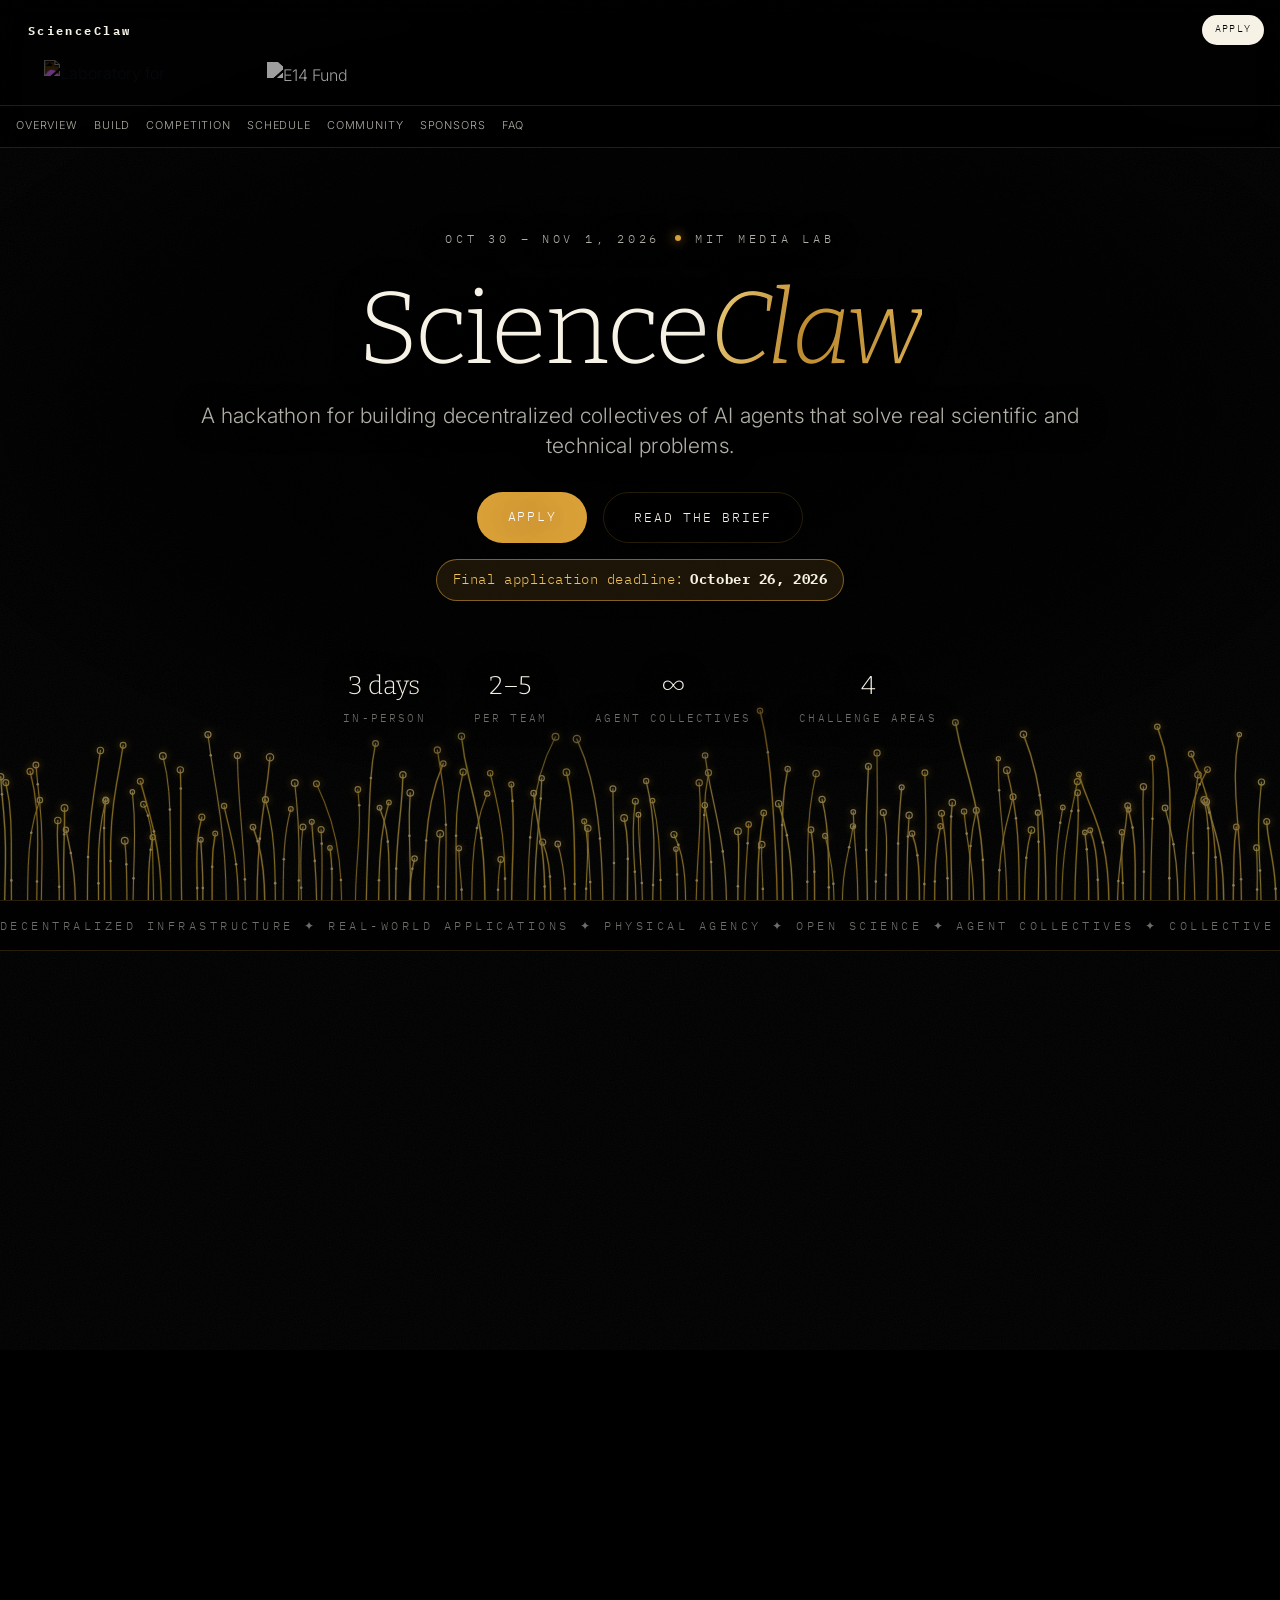
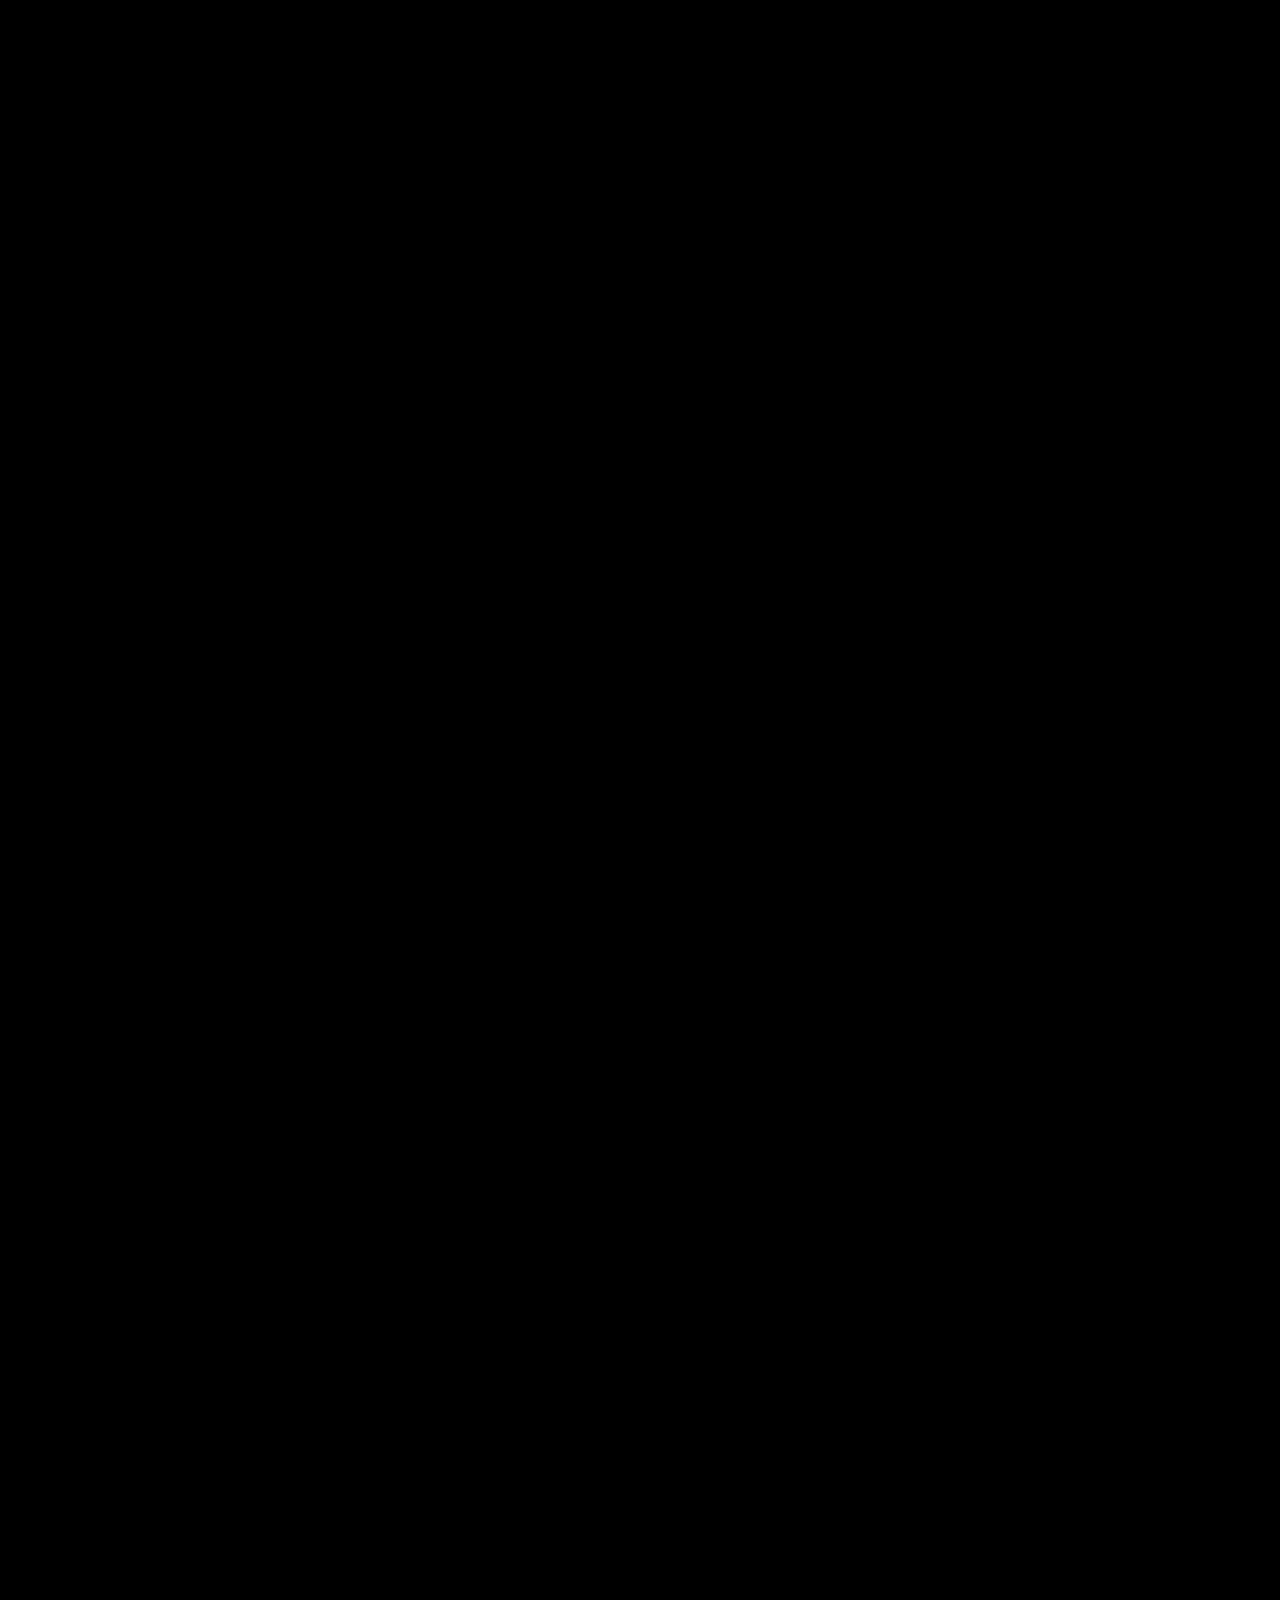
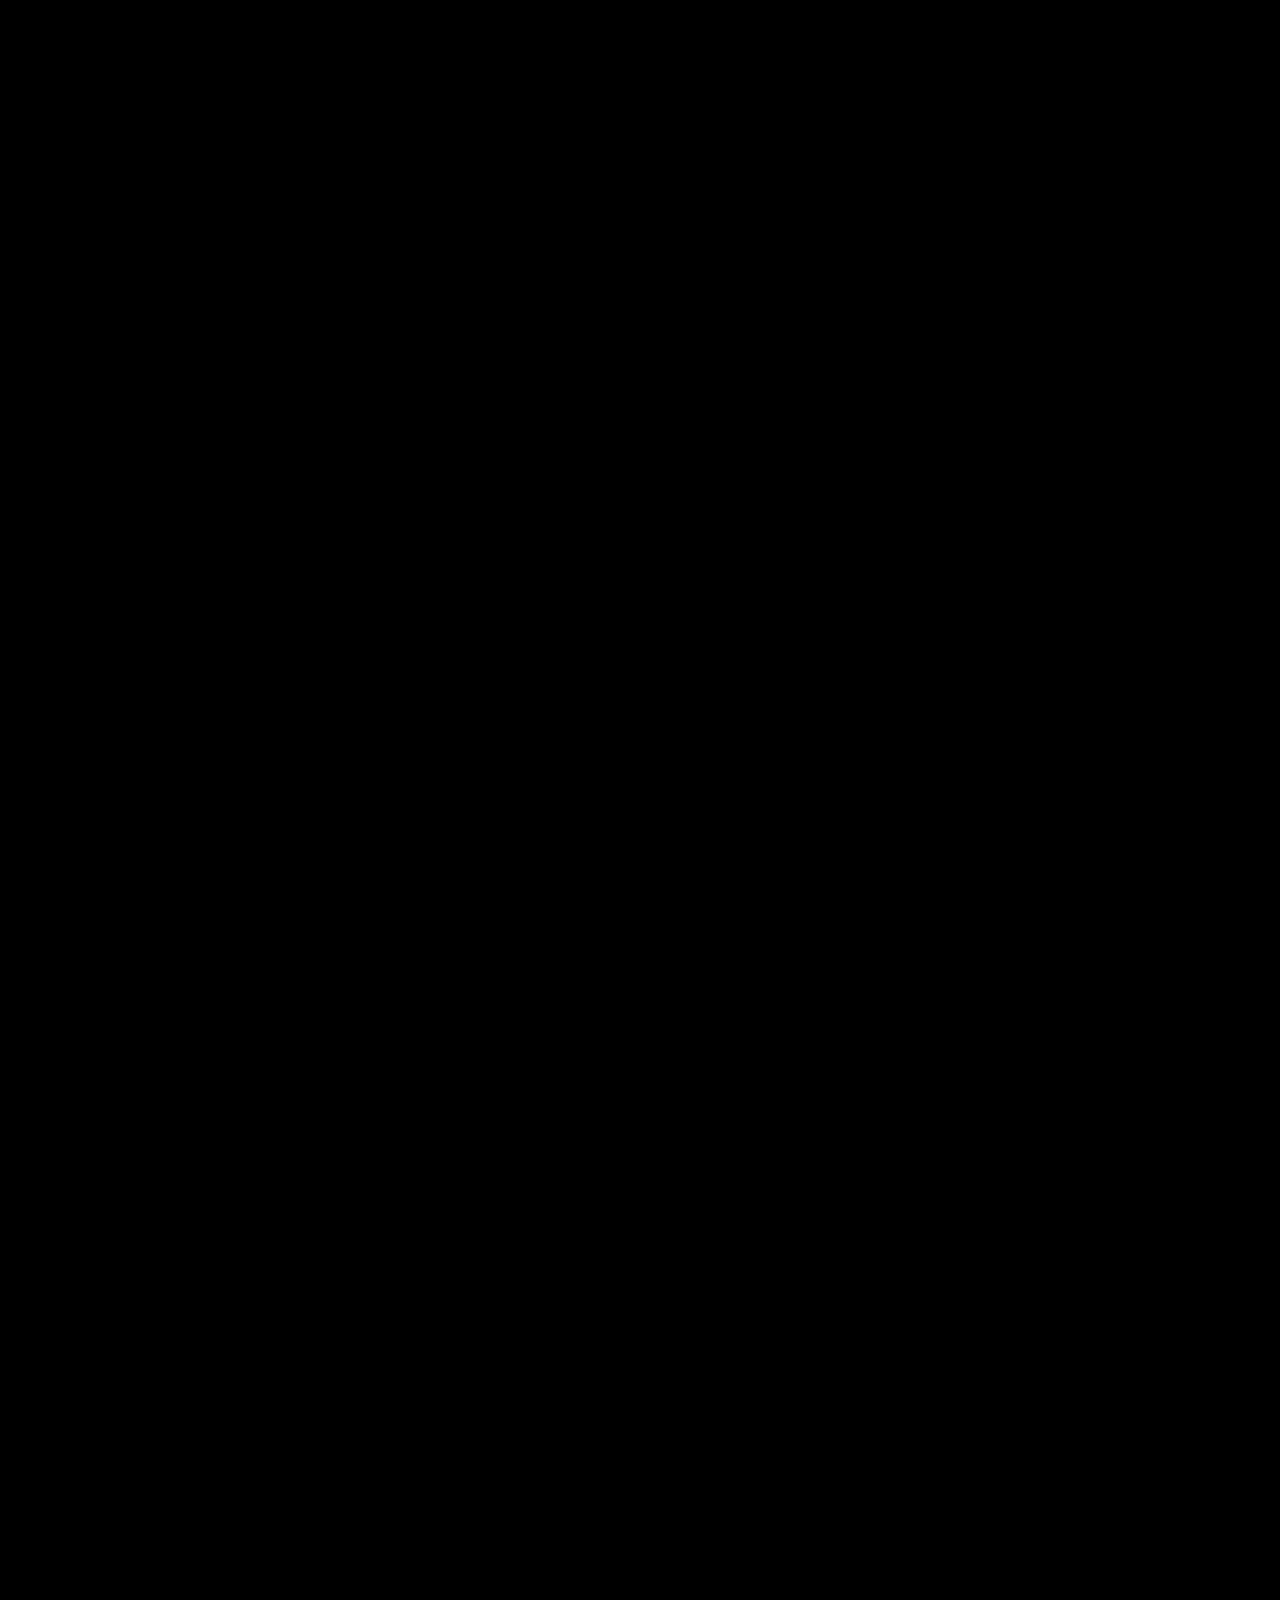
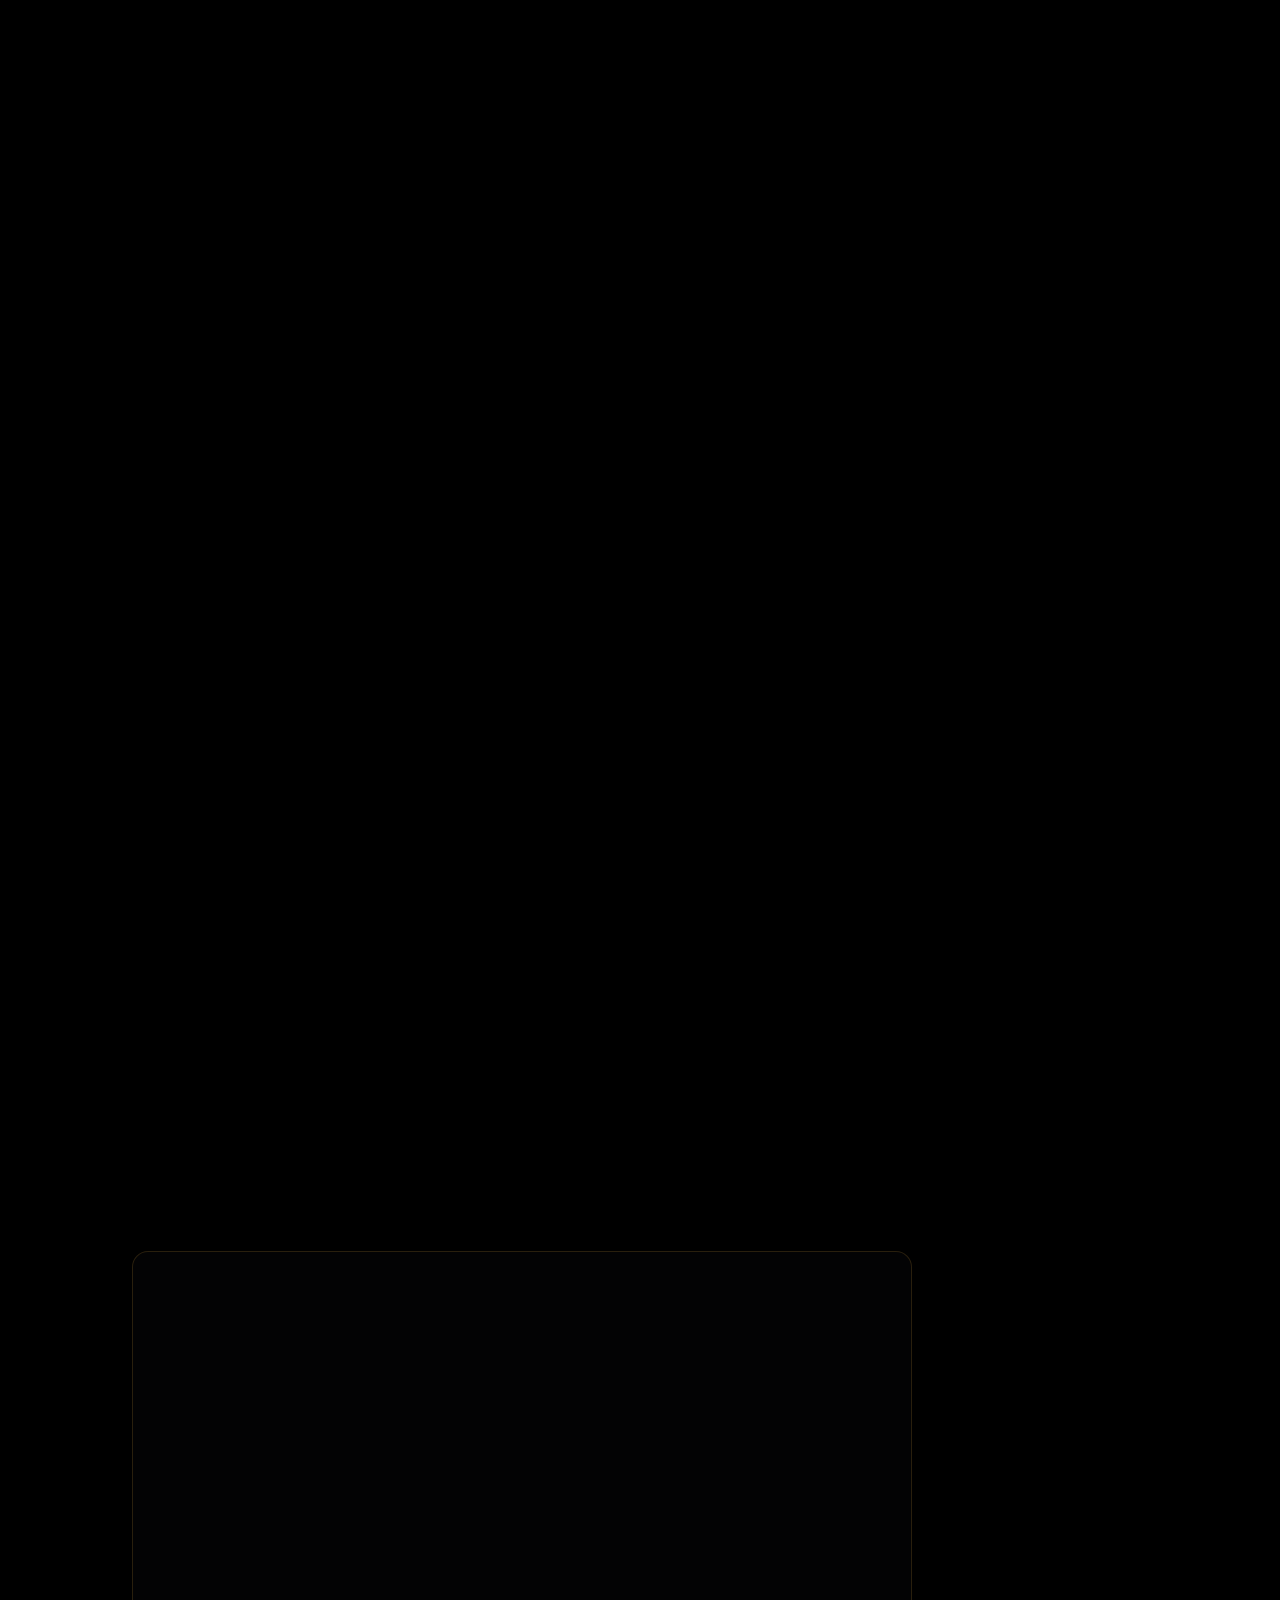
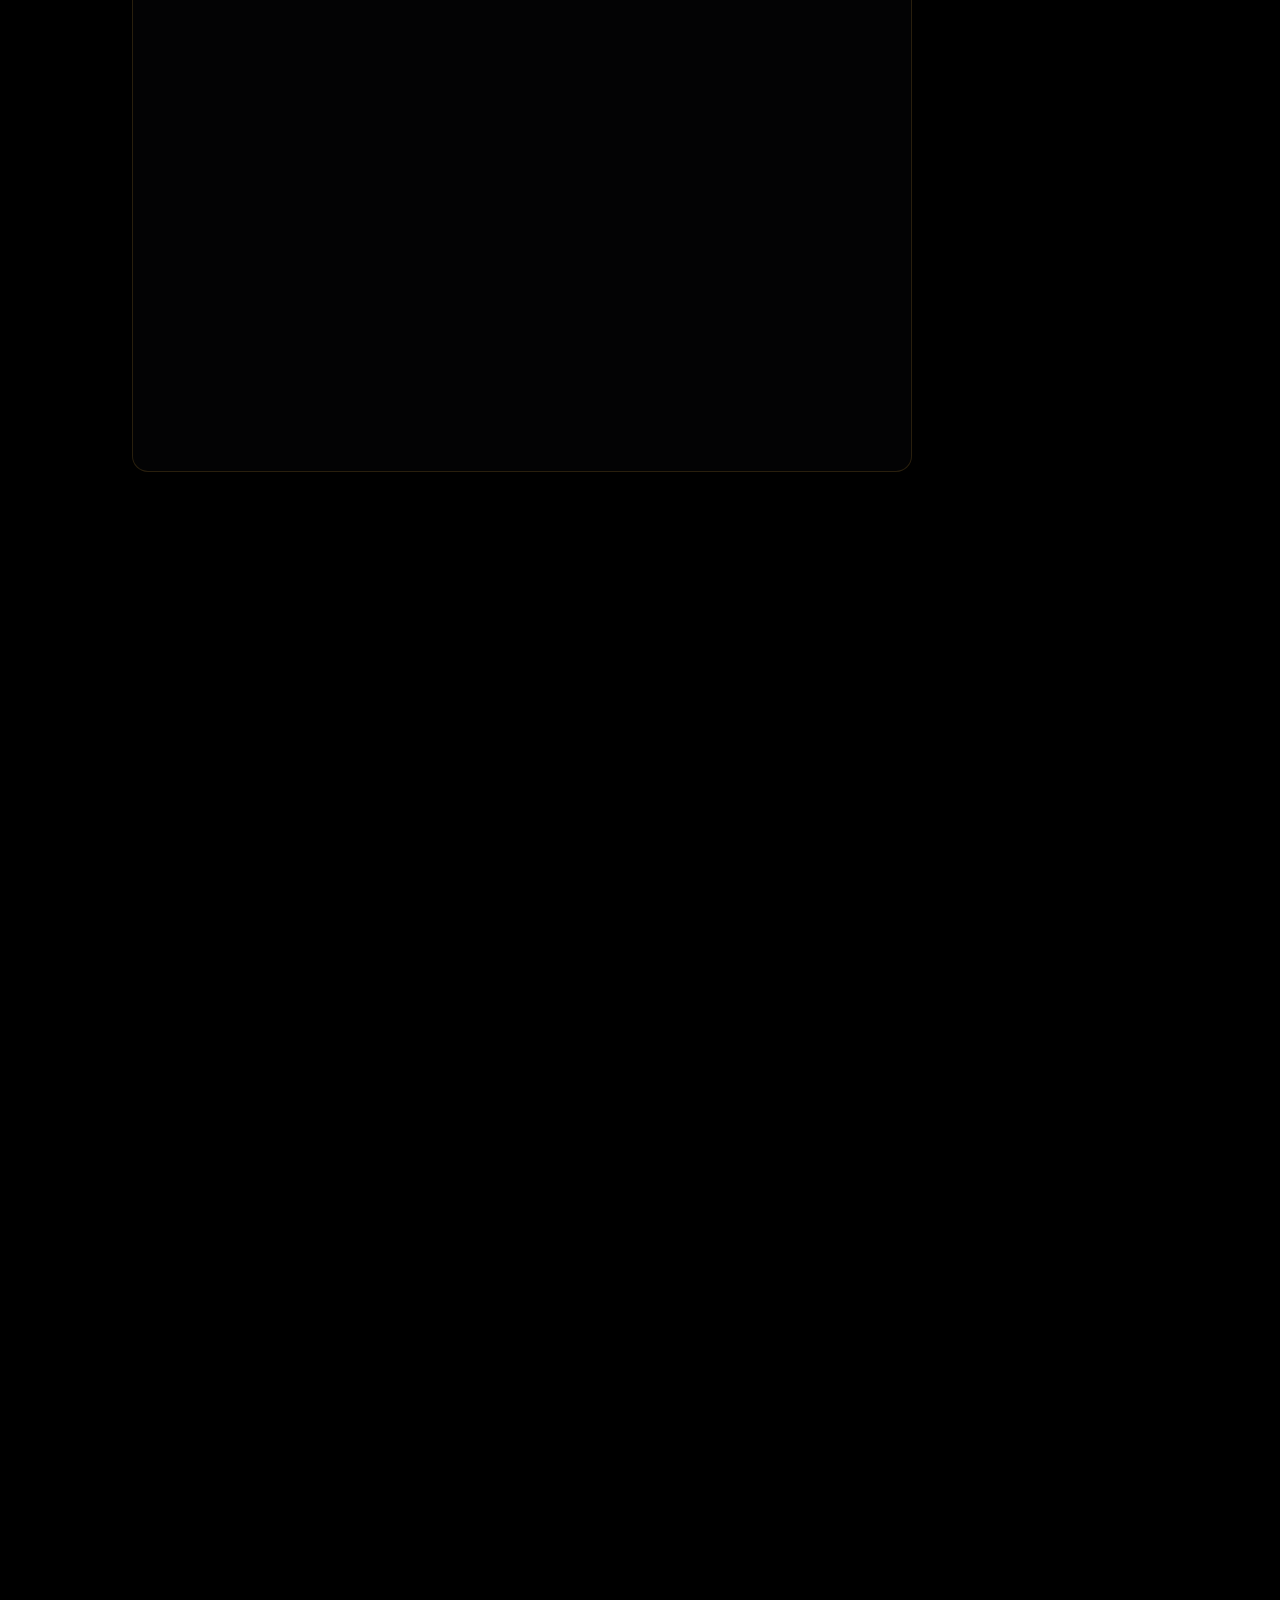
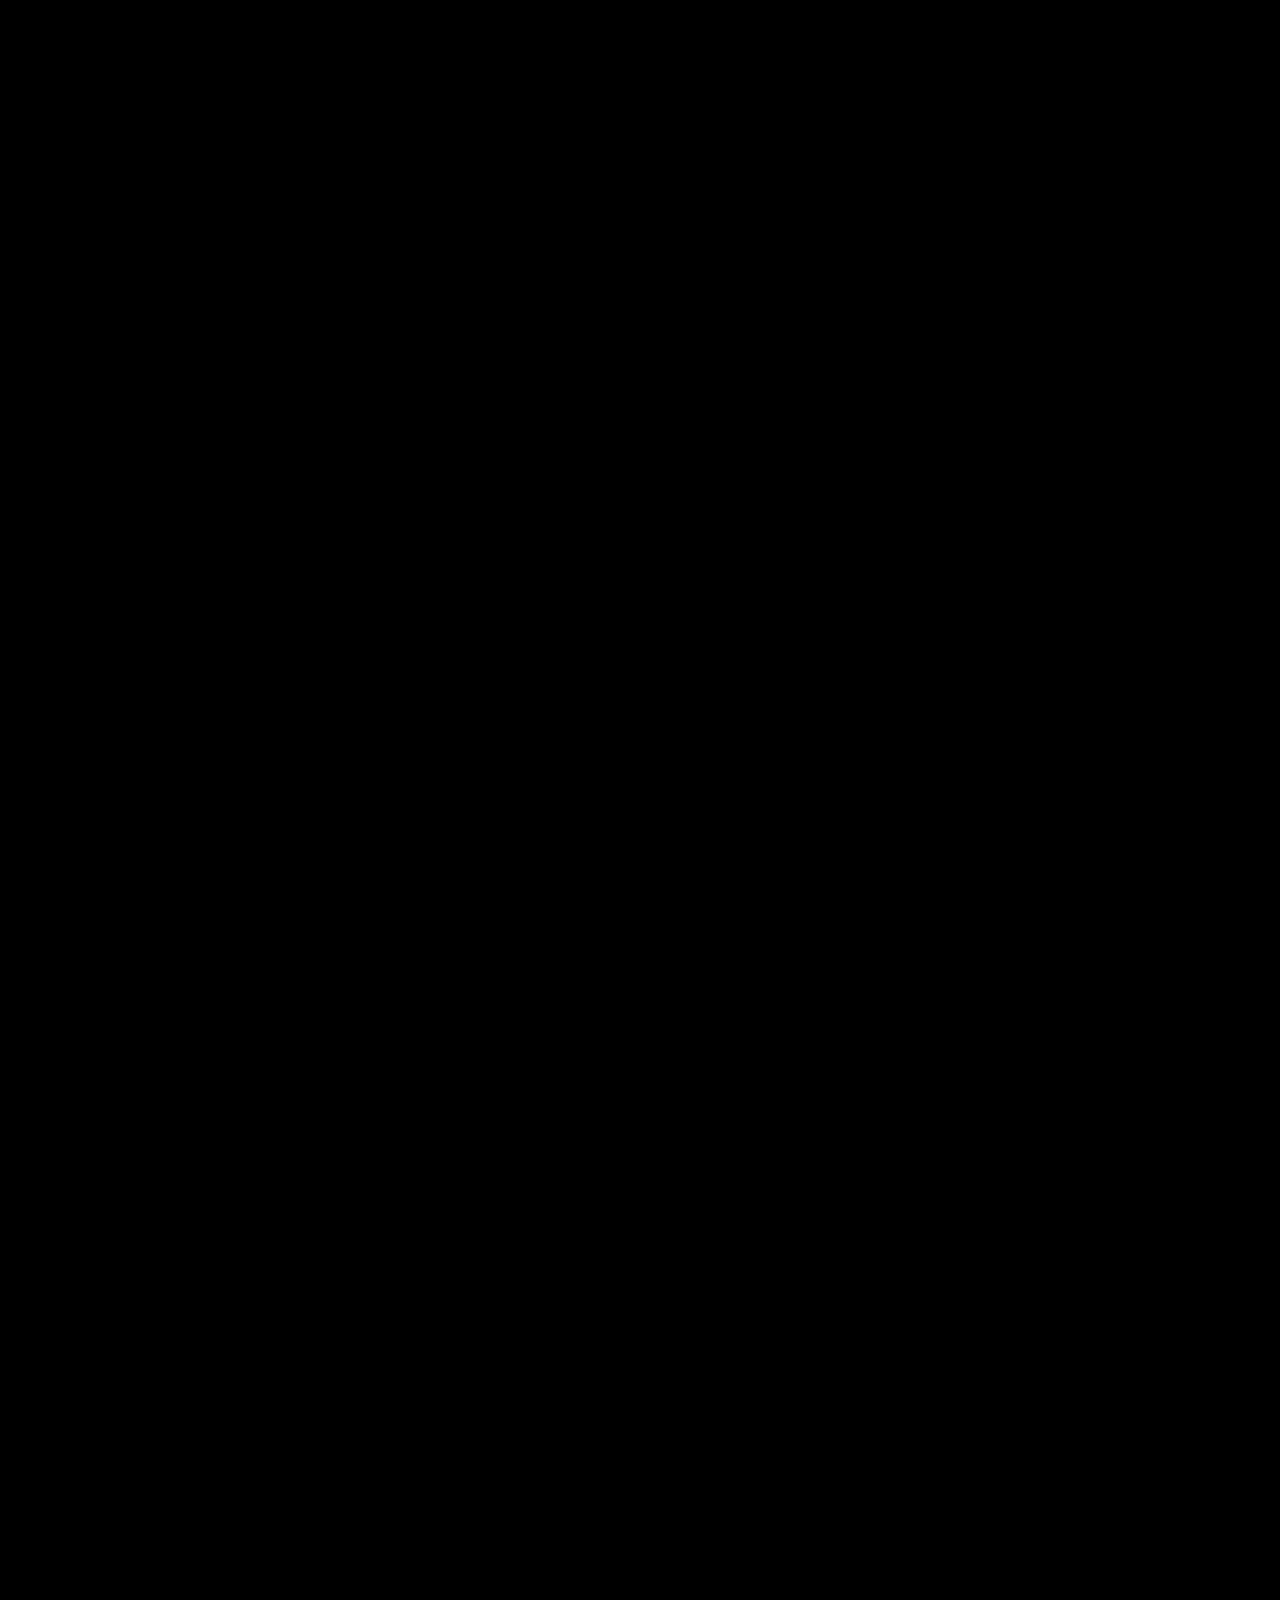
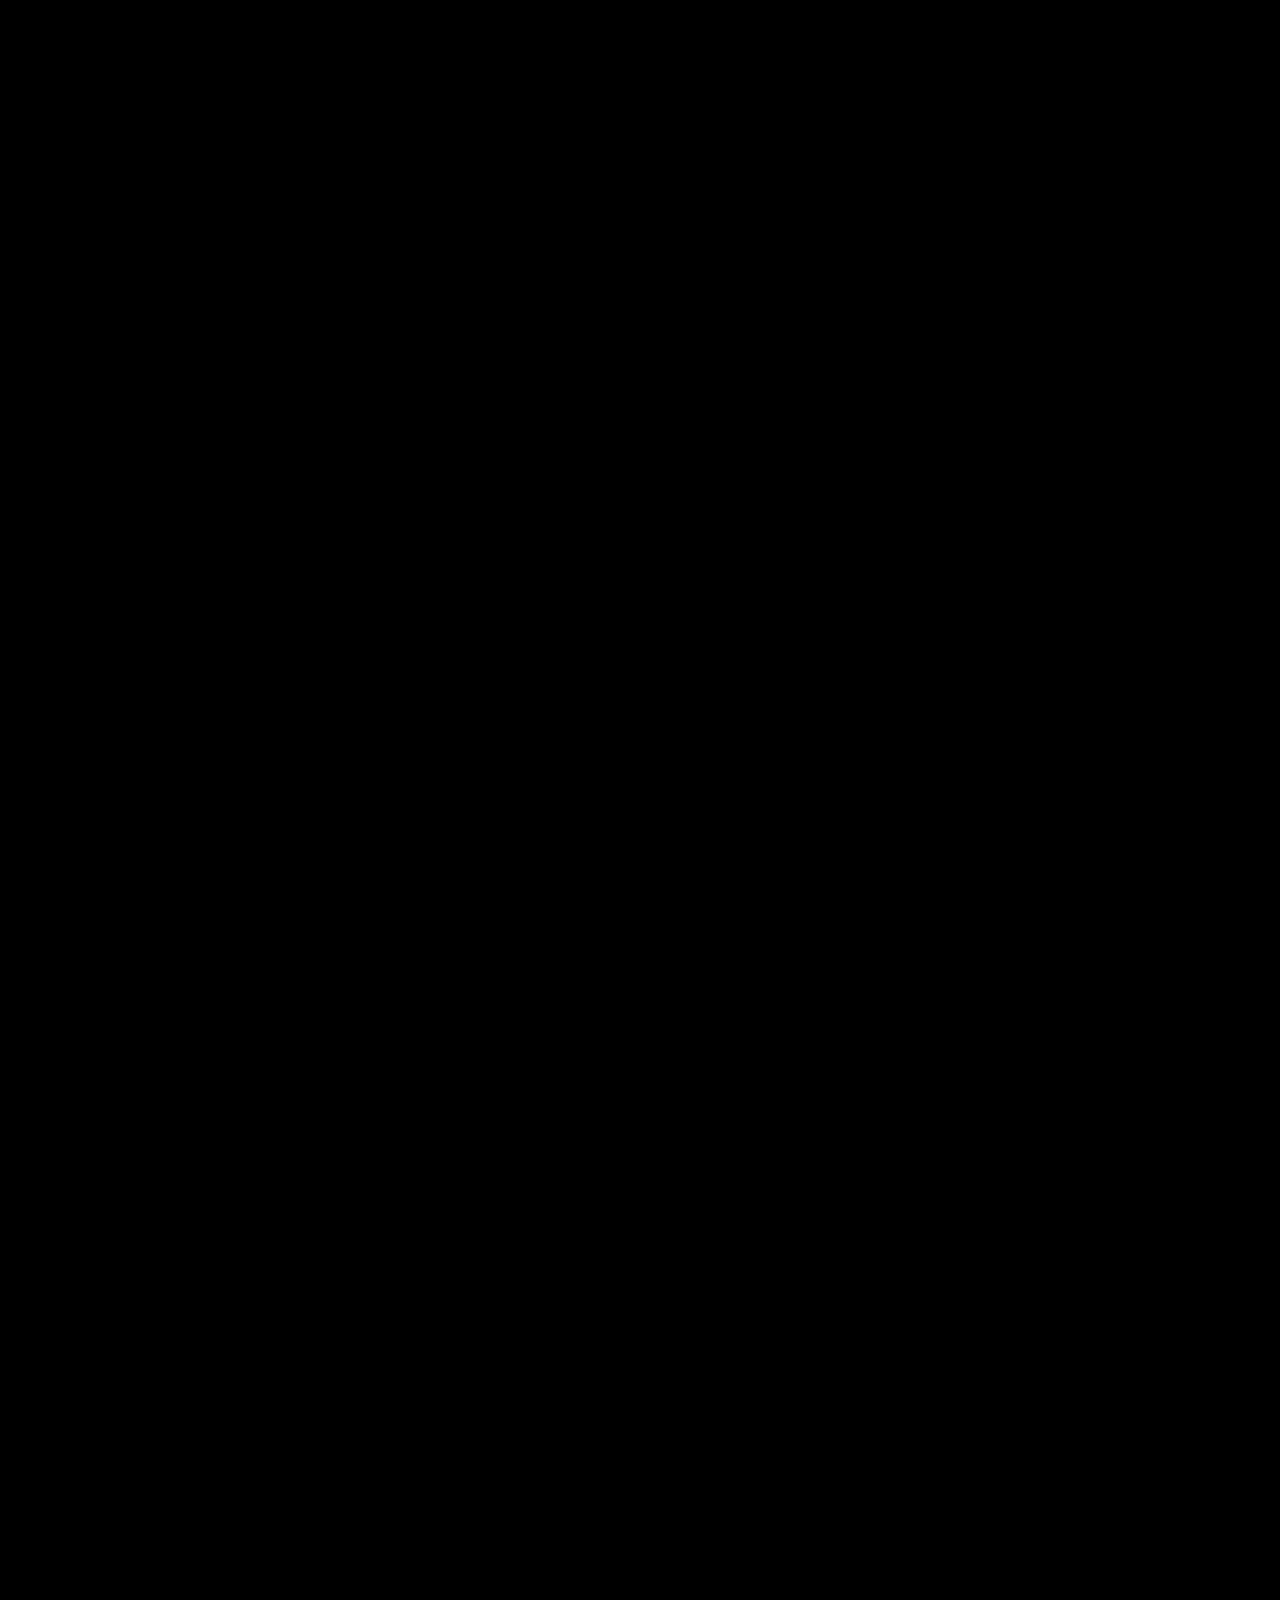
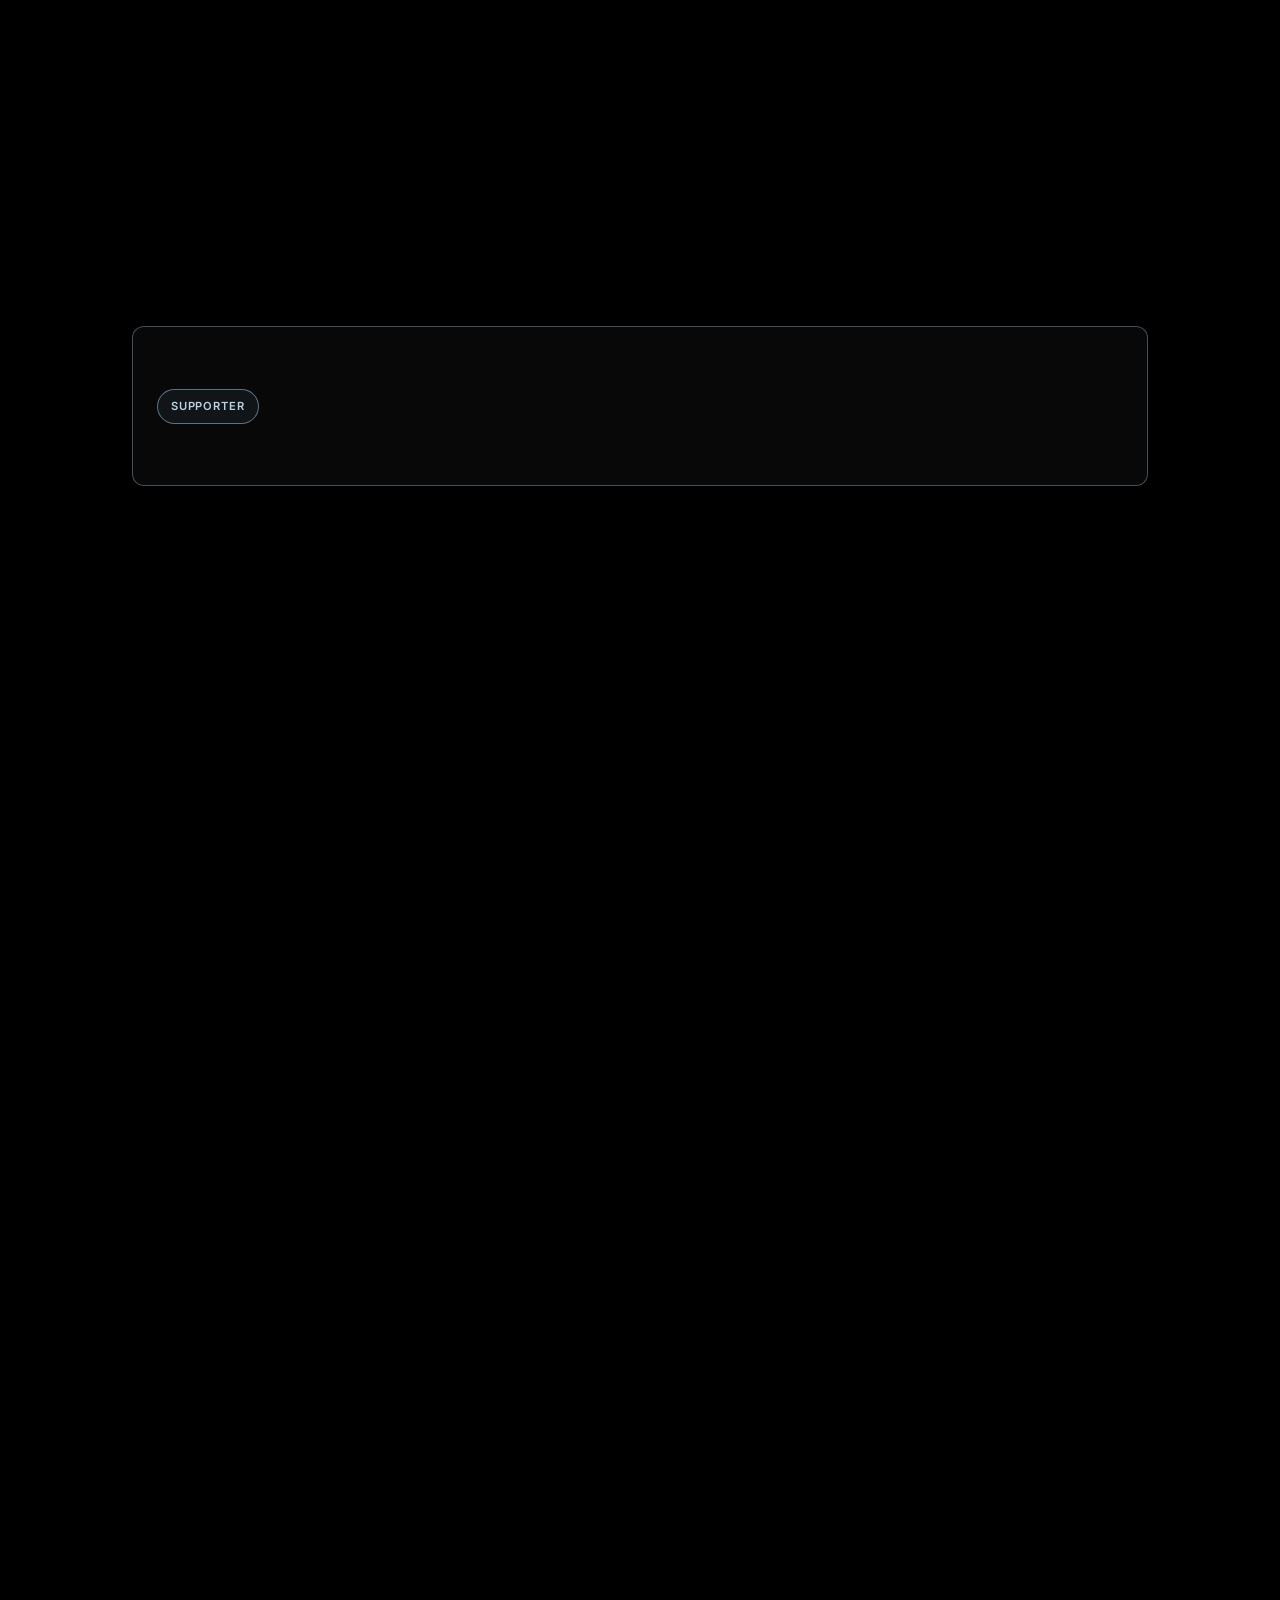
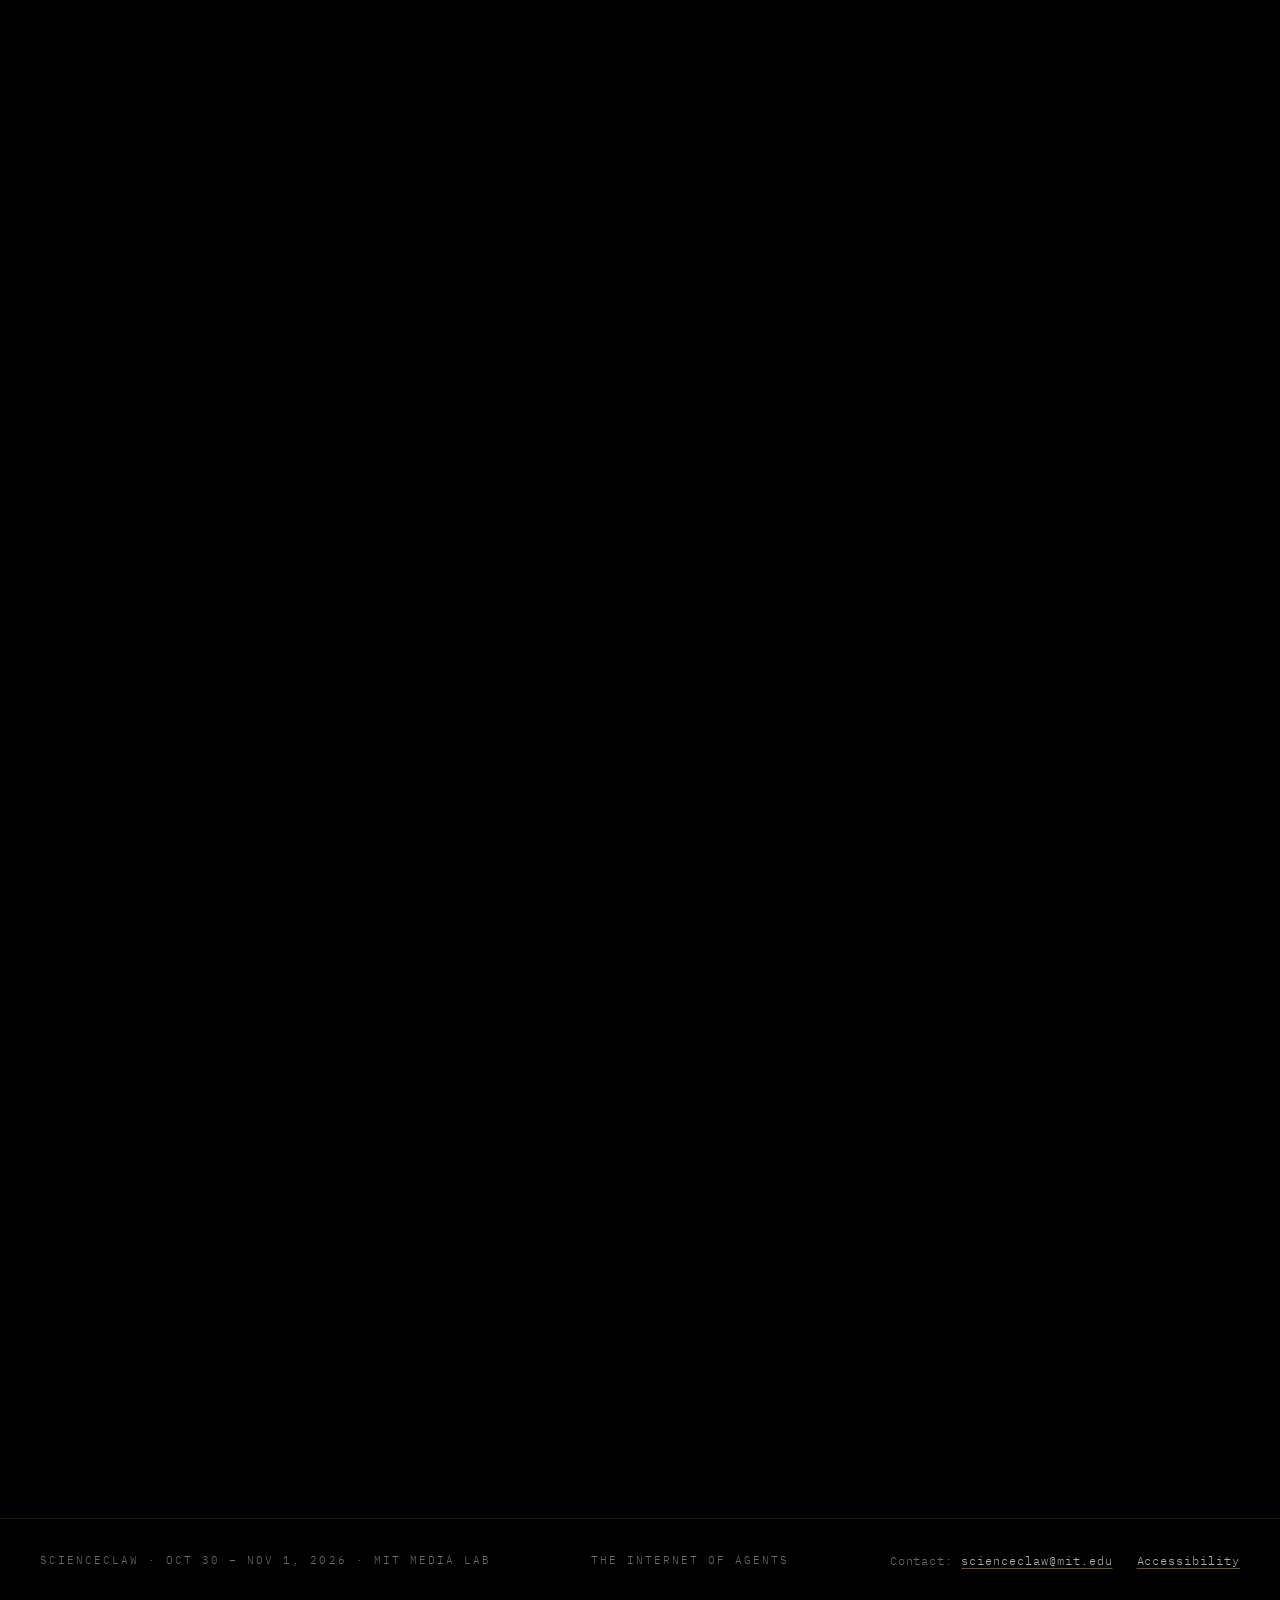
==== commit f925d076: "Update Nebius logo from supplied brand assets" ====
--- a/swarm/index.html
+++ b/swarm/index.html
@@ -13,7 +13,7 @@
   <link rel="preconnect" href="https://fonts.googleapis.com" />
   <link rel="preconnect" href="https://fonts.gstatic.com" crossorigin />
   <link href="https://fonts.googleapis.com/css2?family=Bitter:ital,opsz,wght@0,6..12,300;0,6..12,400;0,6..12,600;1,6..12,300;1,6..12,400&family=DM+Serif+Display&family=Inter:wght@300;400;500;600&family=IBM+Plex+Mono:wght@400;700&display=swap" rel="stylesheet" />
-  <link rel="stylesheet" href="css/styles.css?v=20261027-sponsor-links" />
+  <link rel="stylesheet" href="css/styles.css?v=20261028-nebius-logo" />
   <script type="importmap">
     {
       "imports": {
@@ -453,7 +453,7 @@
                 <img class="sponsor-card__builder-formlabs sponsor-card__builder-logo" src="assets/logos/formlabs-logo.png" alt="Formlabs" />
               </a>
               <a class="sponsor-link sponsor-card__builder-link" href="https://nebius.com/" target="_blank" rel="noopener noreferrer" aria-label="Visit Nebius (opens in a new tab)">
-                <img class="sponsor-card__builder-logo sponsor-card__builder-logo--light sponsor-card__builder-logo--nebius" src="assets/logos/nebius-logo.png" alt="Nebius" />
+                <img class="sponsor-card__builder-logo sponsor-card__builder-logo--nebius" src="assets/logos/nebius-white.png" alt="Nebius" />
               </a>
               <a class="sponsor-link sponsor-card__builder-link" href="https://edisonscientific.com/" target="_blank" rel="noopener noreferrer" aria-label="Visit Edison (opens in a new tab)">
                 <img class="sponsor-card__builder-logo sponsor-card__builder-logo--edison" src="assets/logos/edison-white.svg" alt="Edison" />
--- a/swarm/css/styles.css
+++ b/swarm/css/styles.css
@@ -1174,9 +1174,8 @@
   object-fit: contain;
 }
 
-.sponsor-card__builder-formlabs,
-.sponsor-card__builder-logo--light { filter: brightness(0) invert(1); }
-.sponsor-card__builder-logo--nebius { max-height: 2.5rem; }
+.sponsor-card__builder-formlabs { filter: brightness(0) invert(1); }
+.sponsor-card__builder-logo--nebius { max-height: 3rem; }
 .sponsor-card__builder-logo--edison { max-width: 9rem; }
 .sponsor-card__builder-logo--stifel { max-width: 7rem; }
 .sponsor-card__builder-logo--google { max-width: 12rem; }
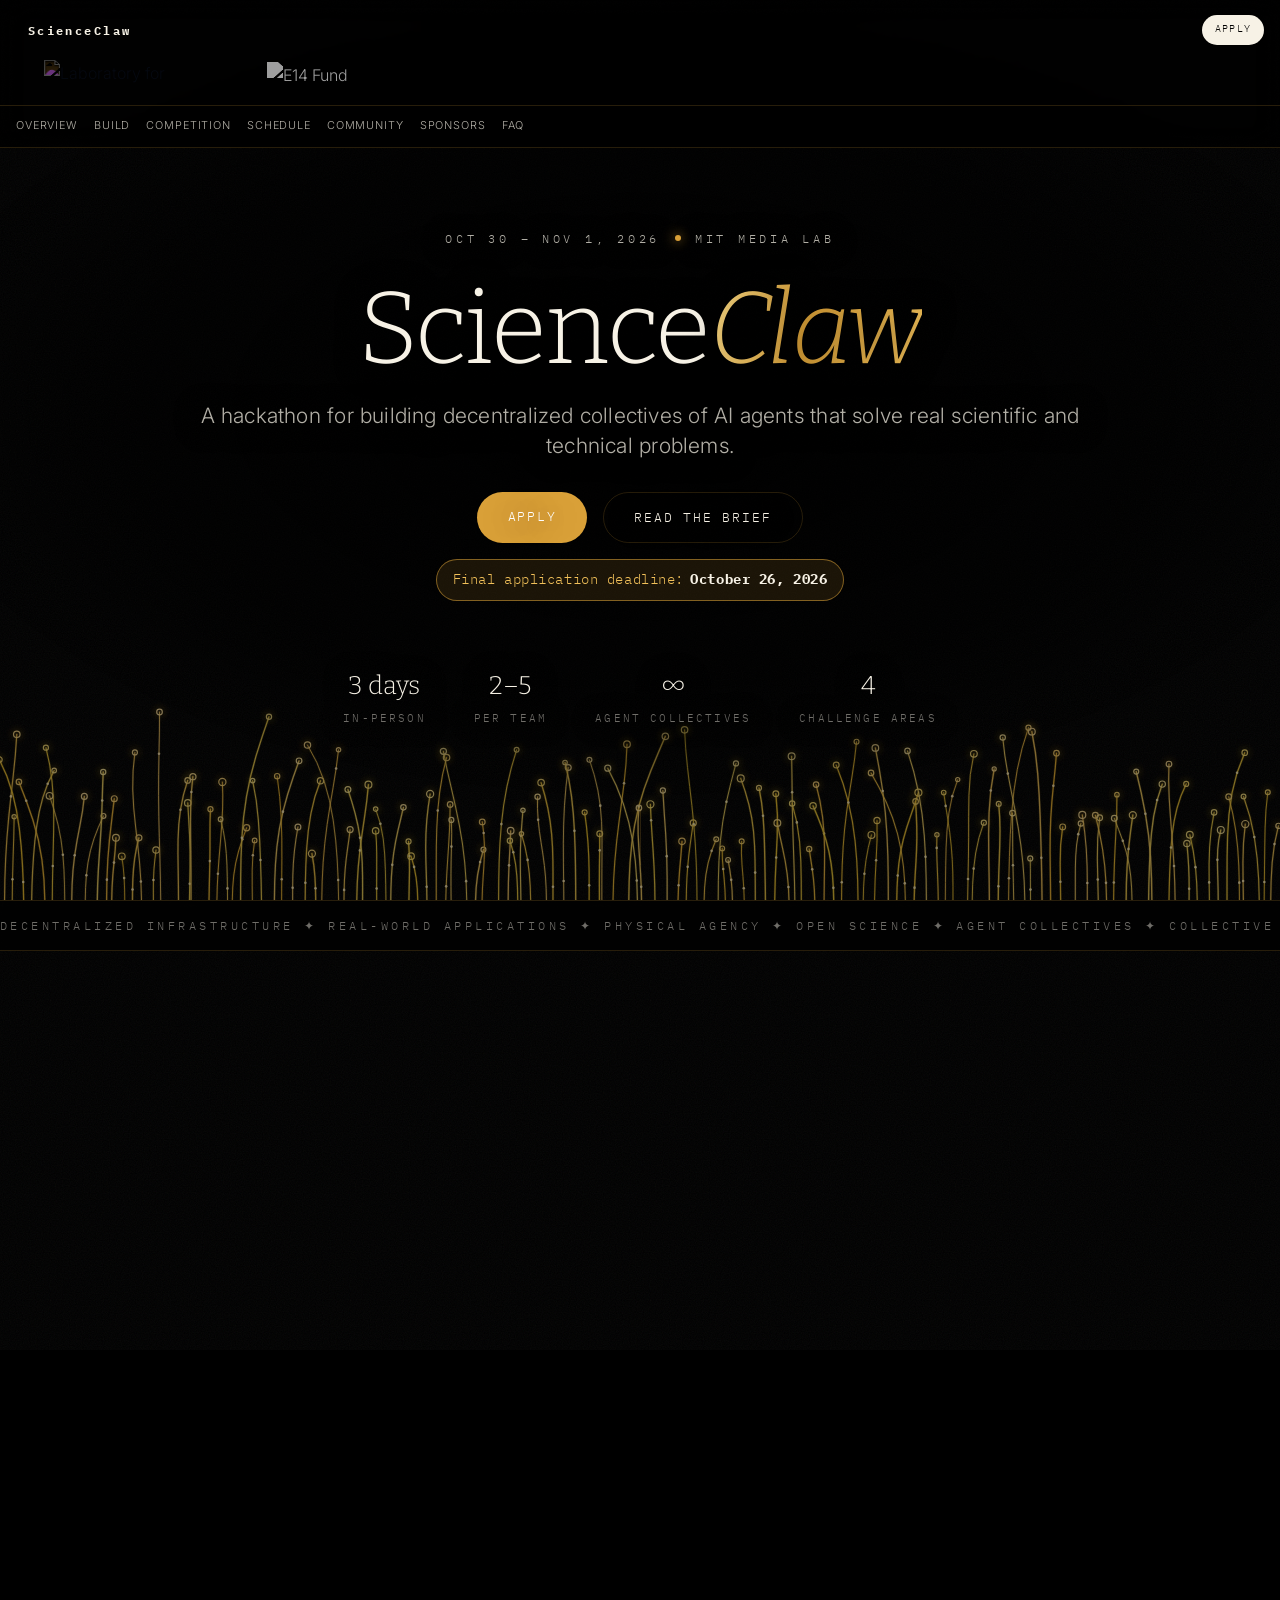
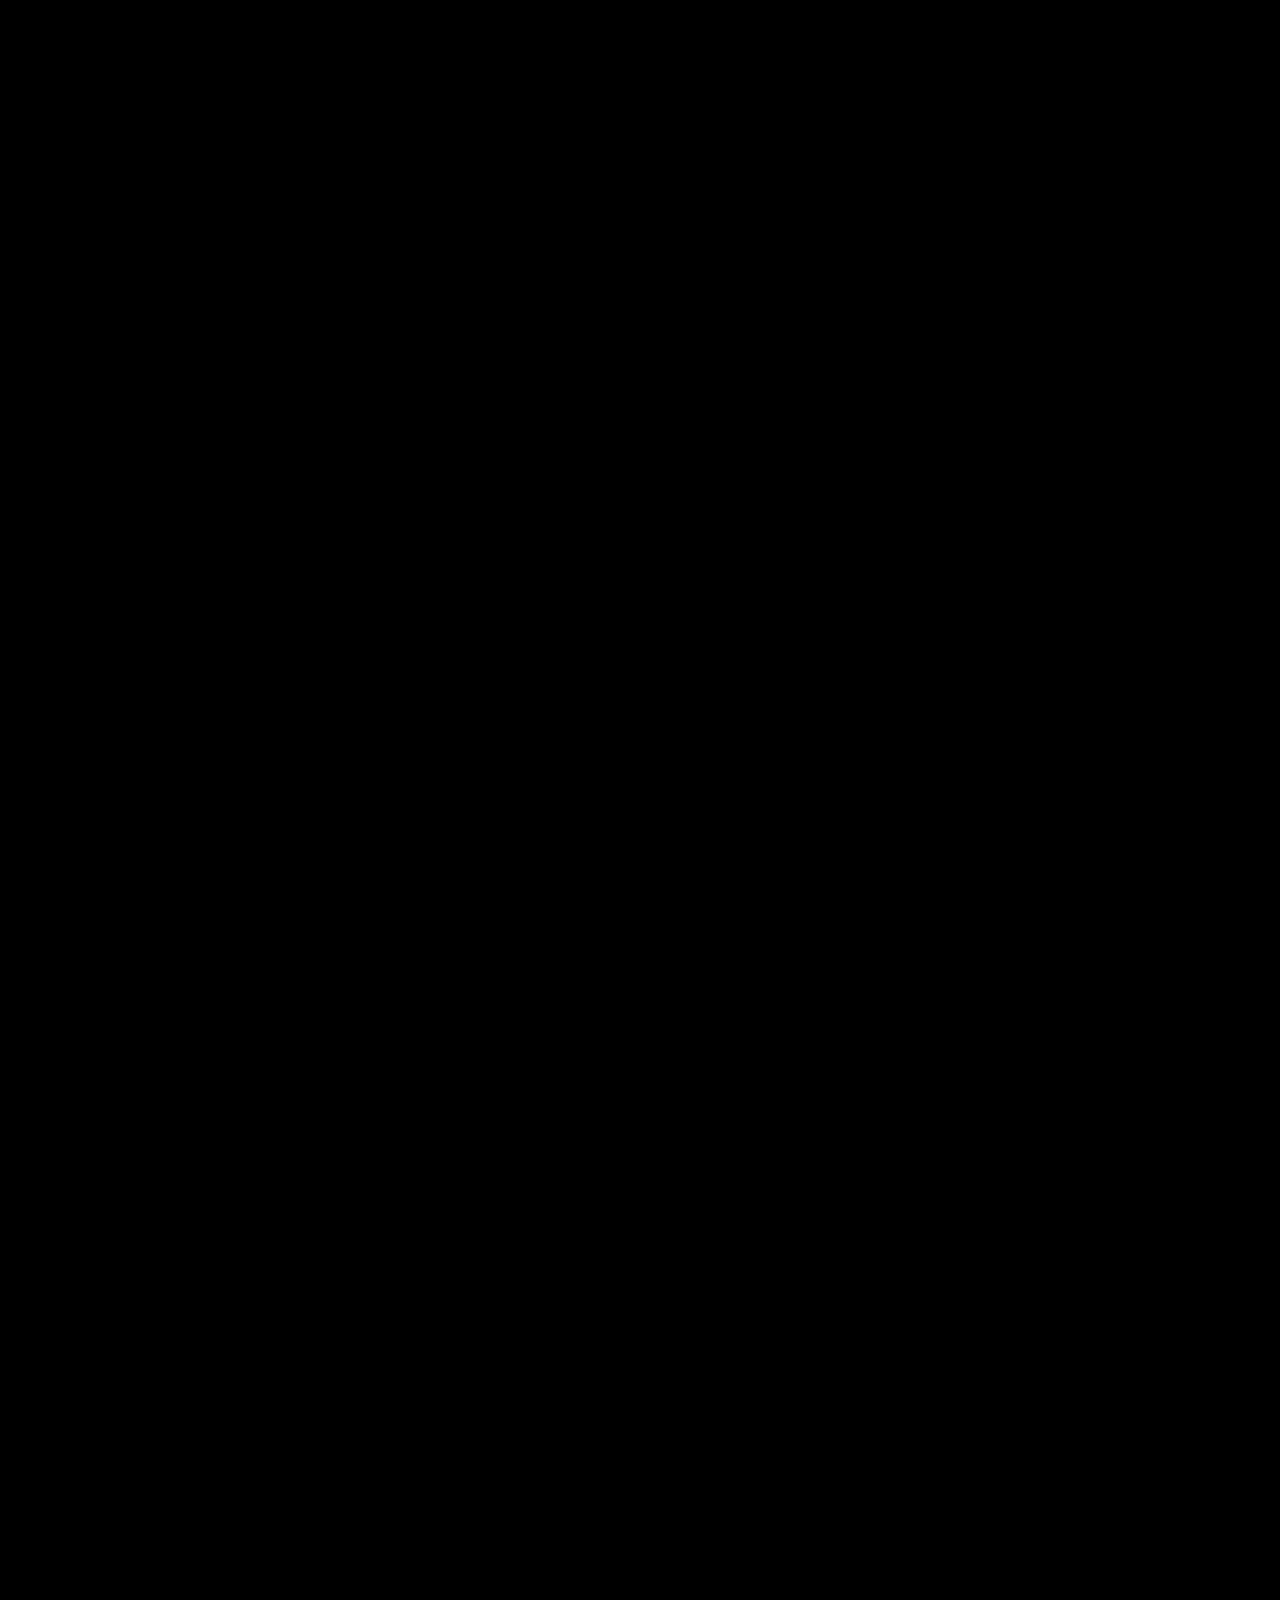
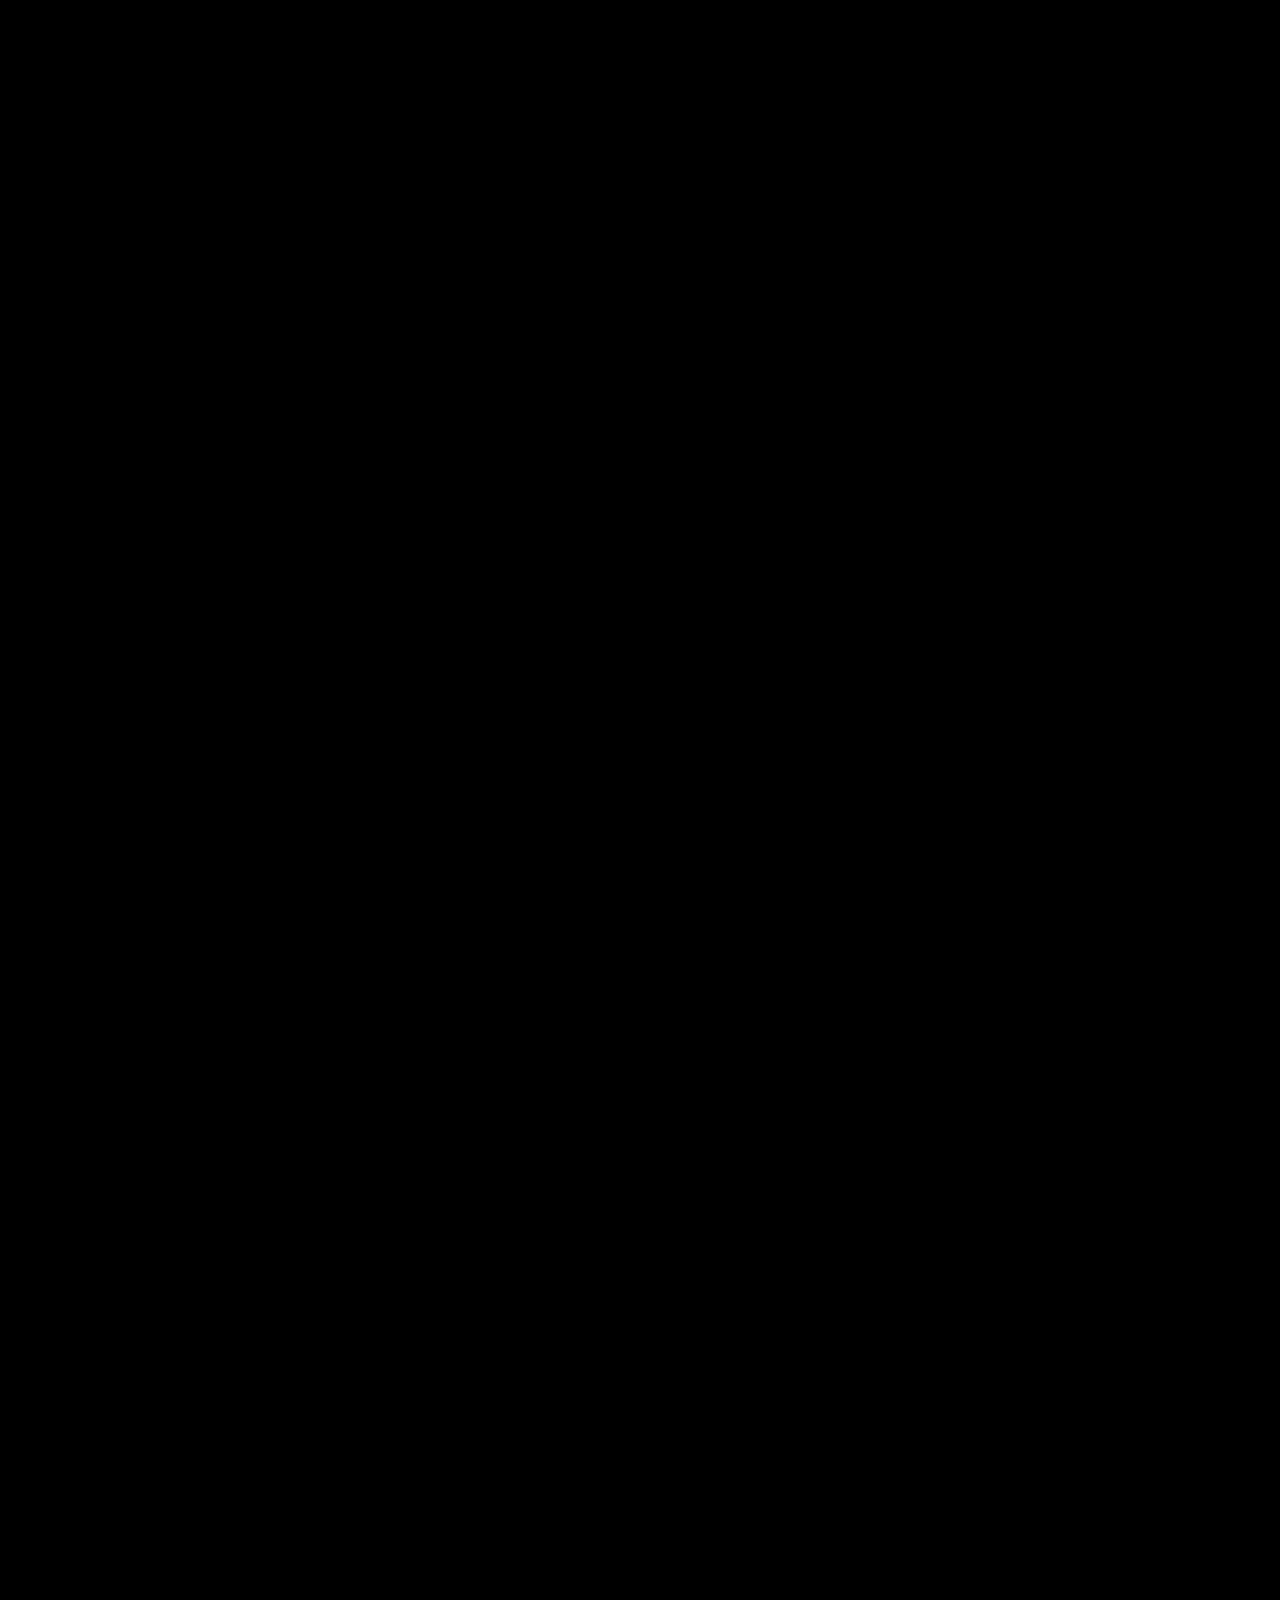
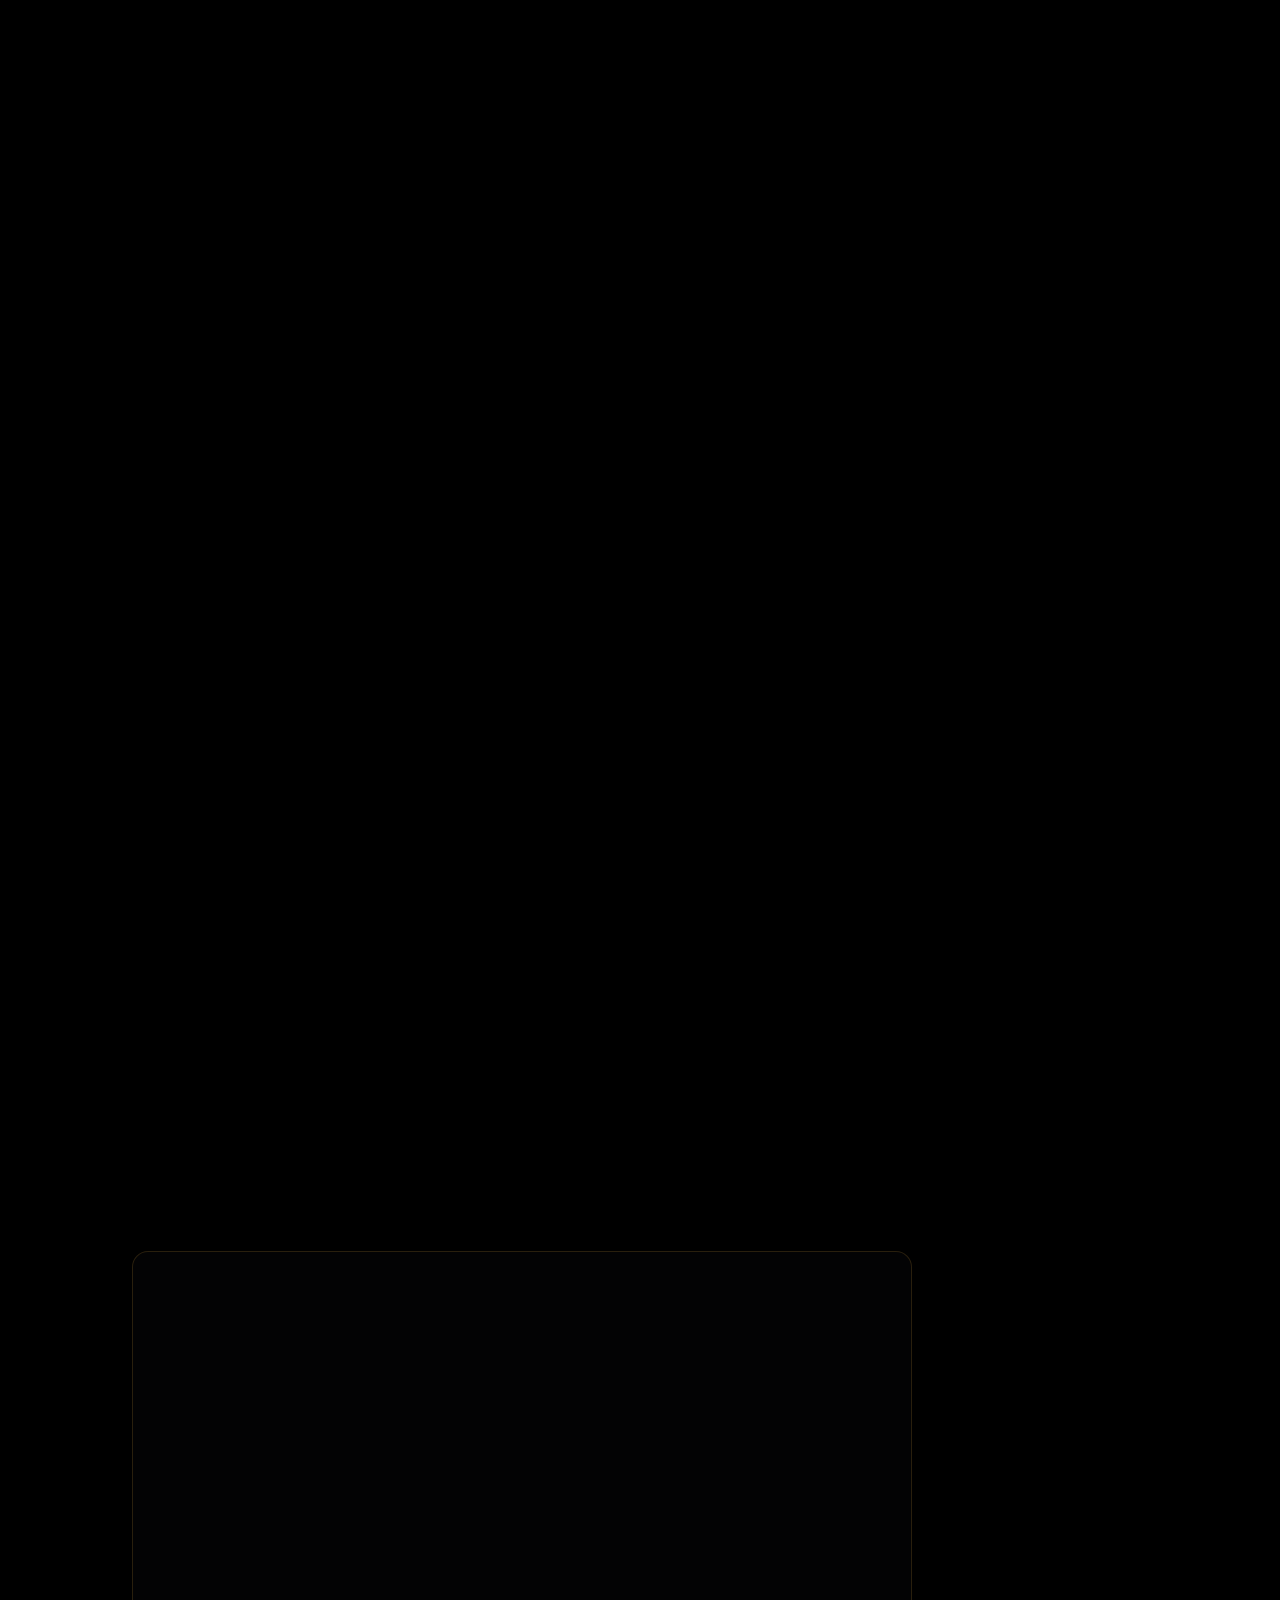
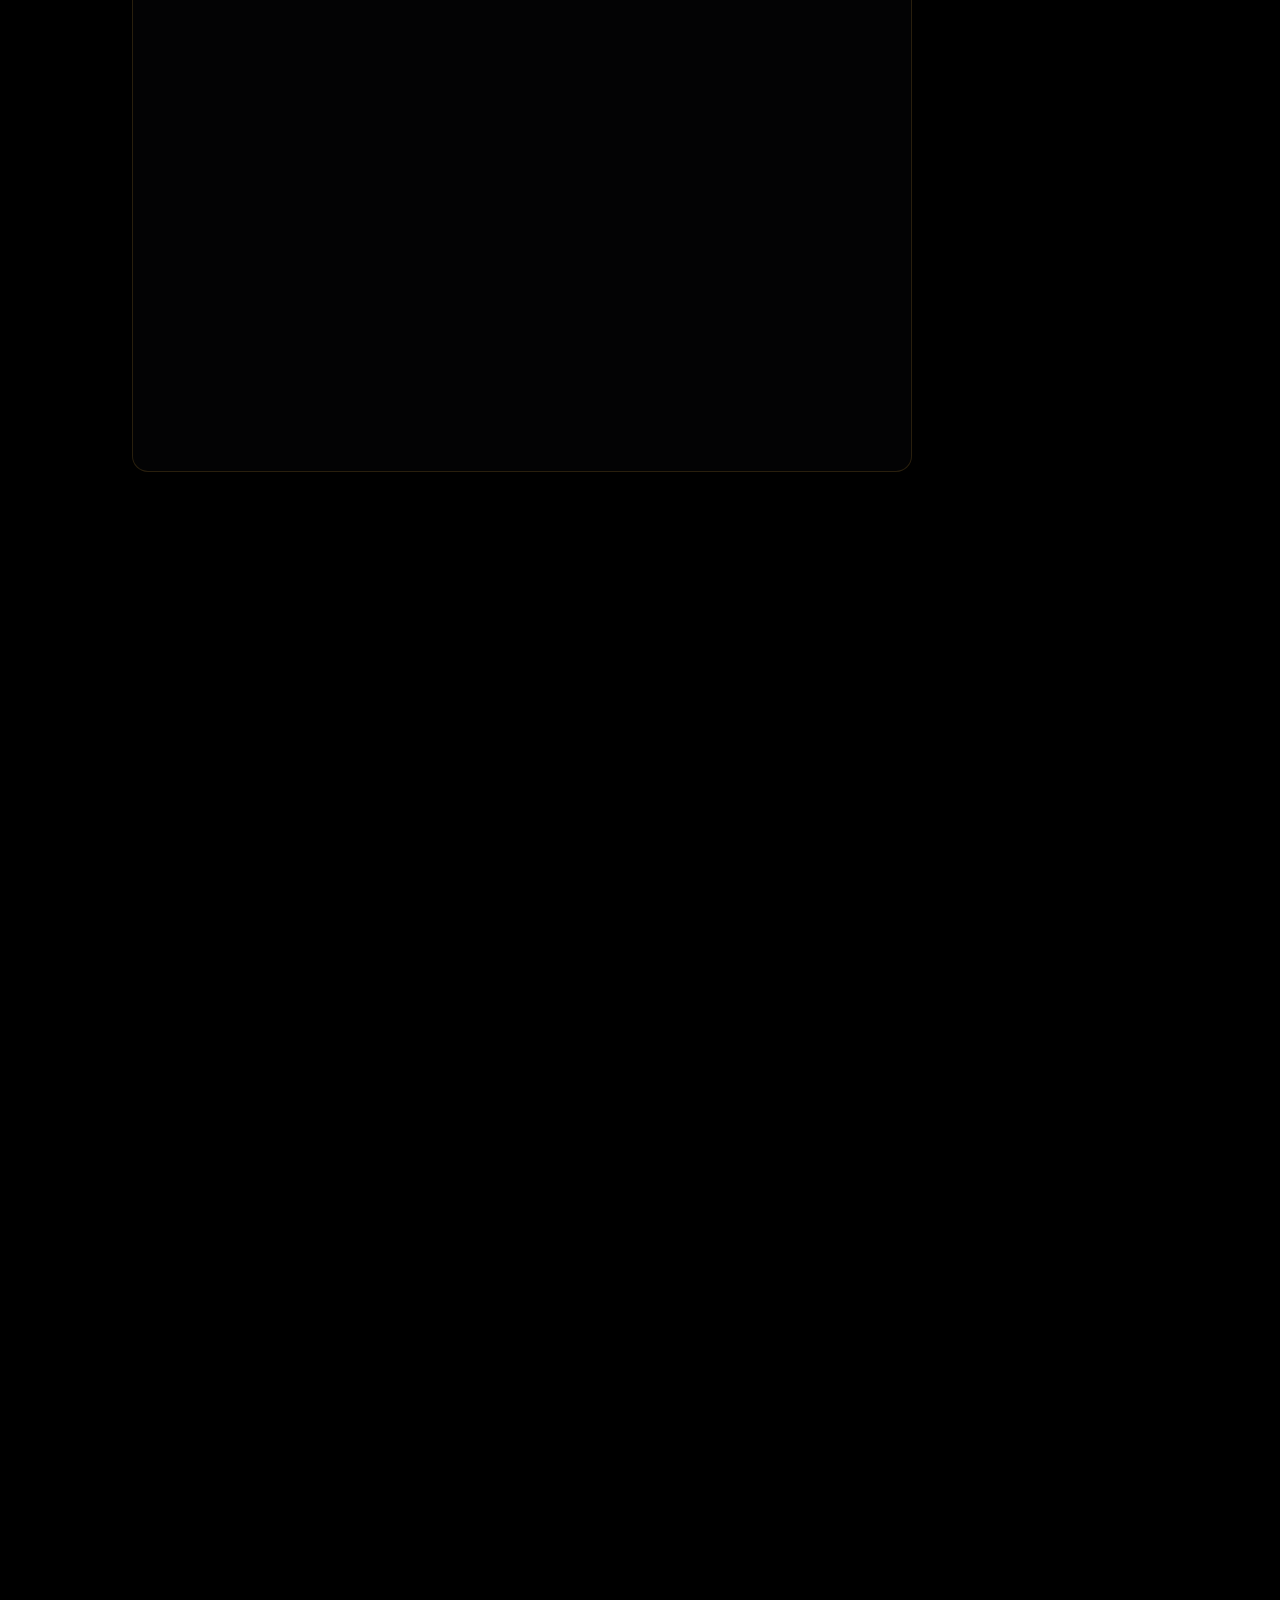
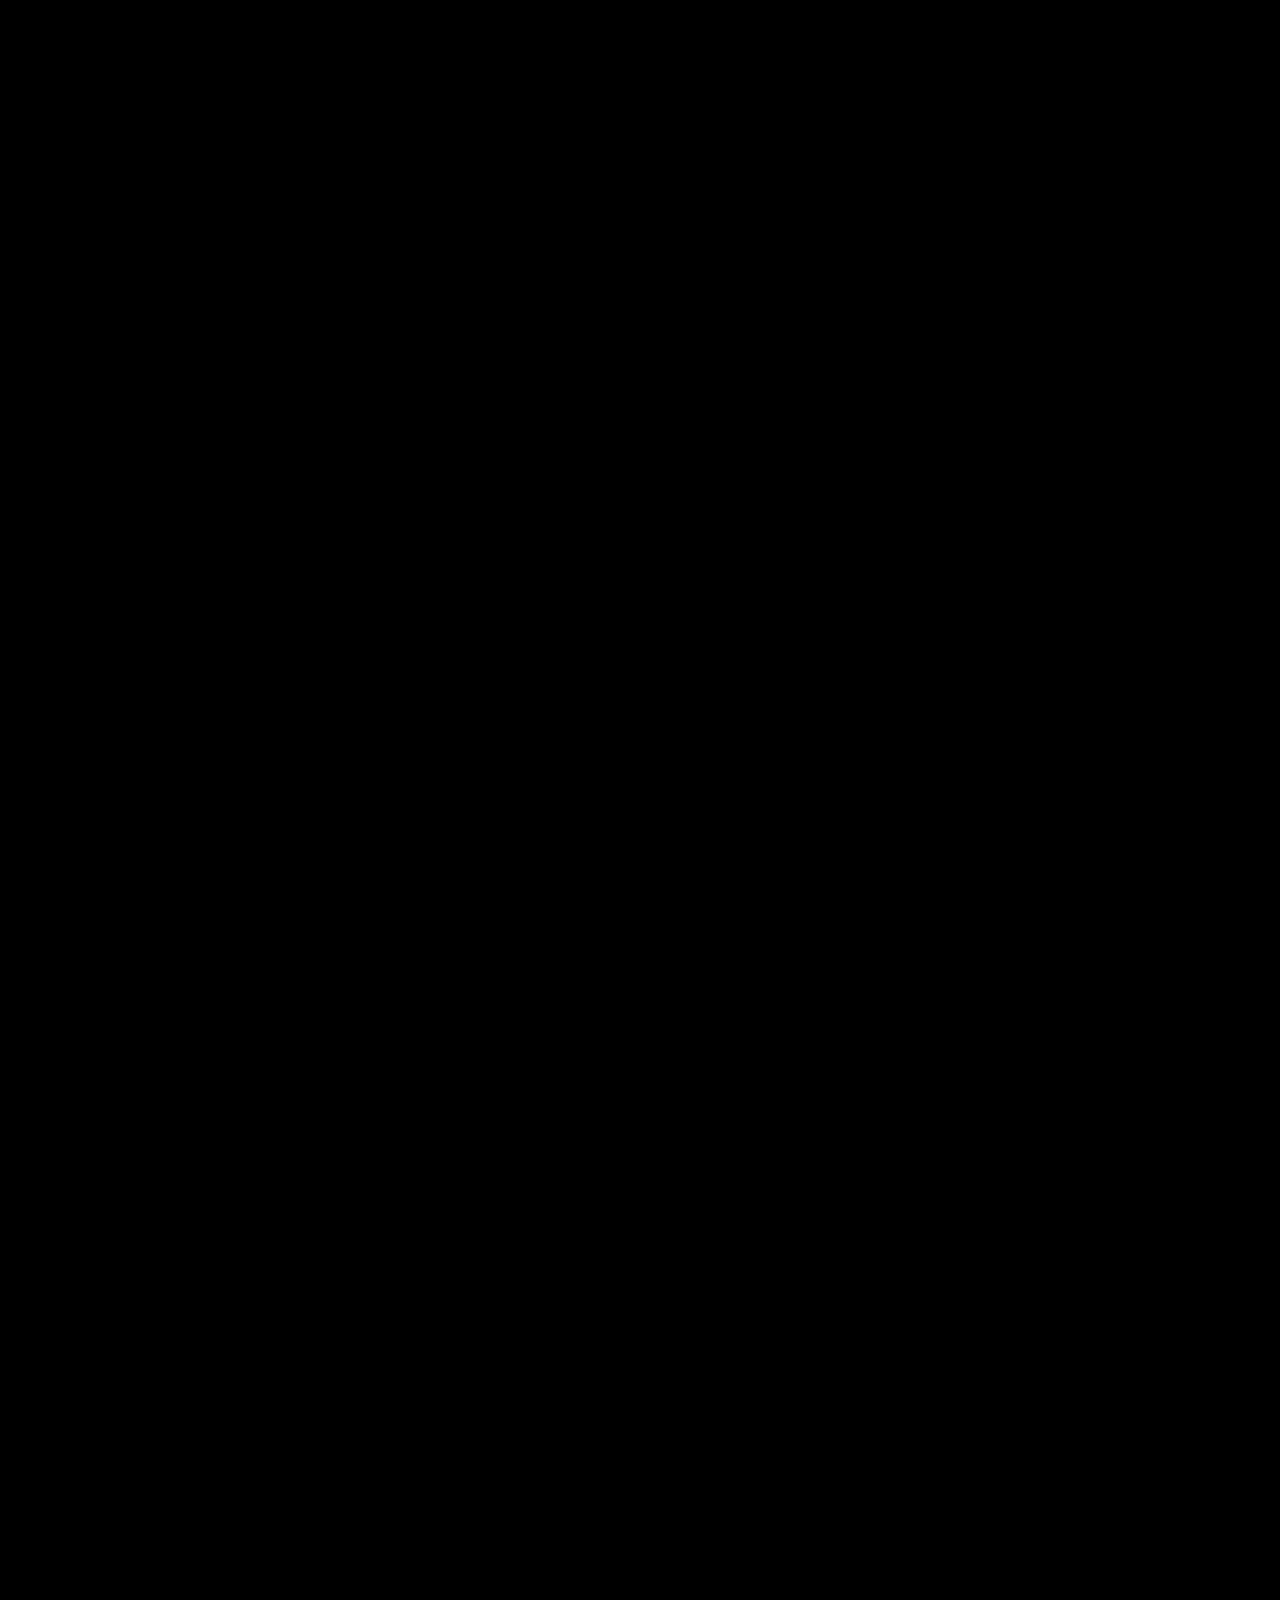
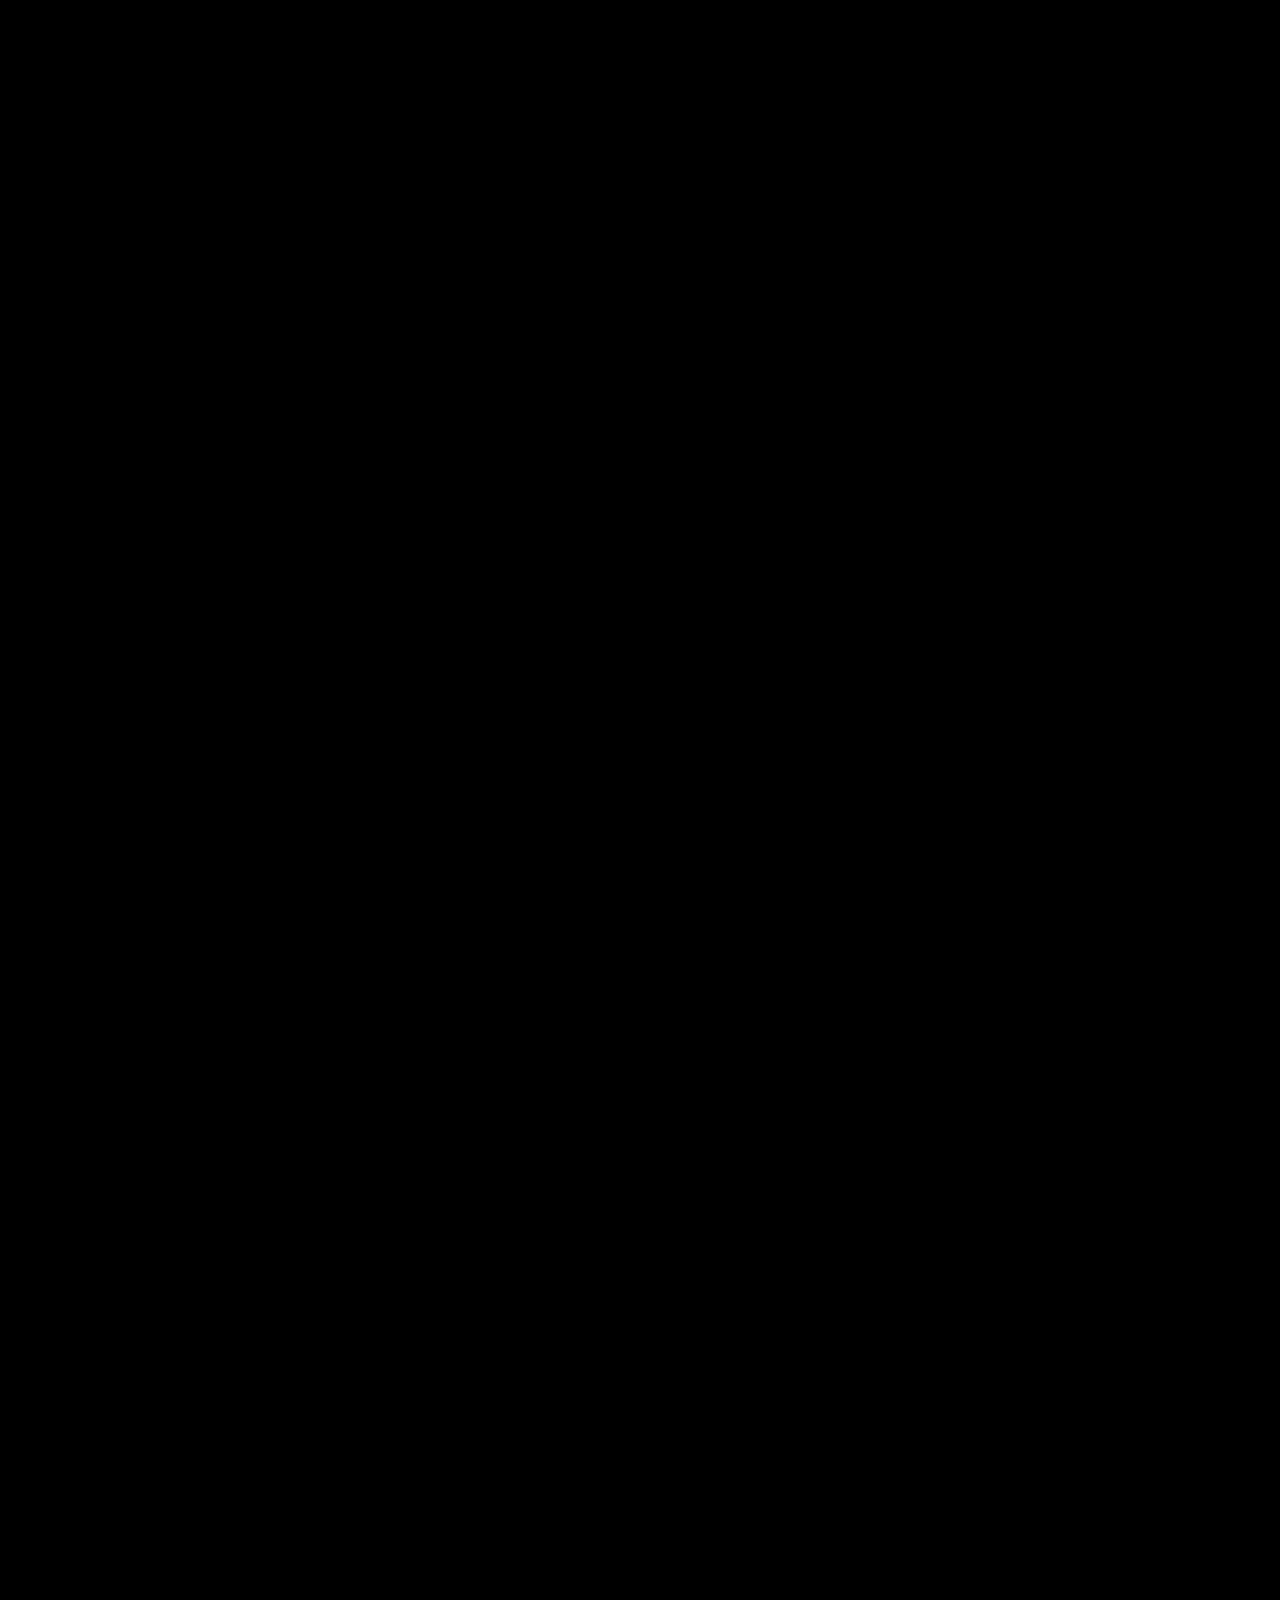
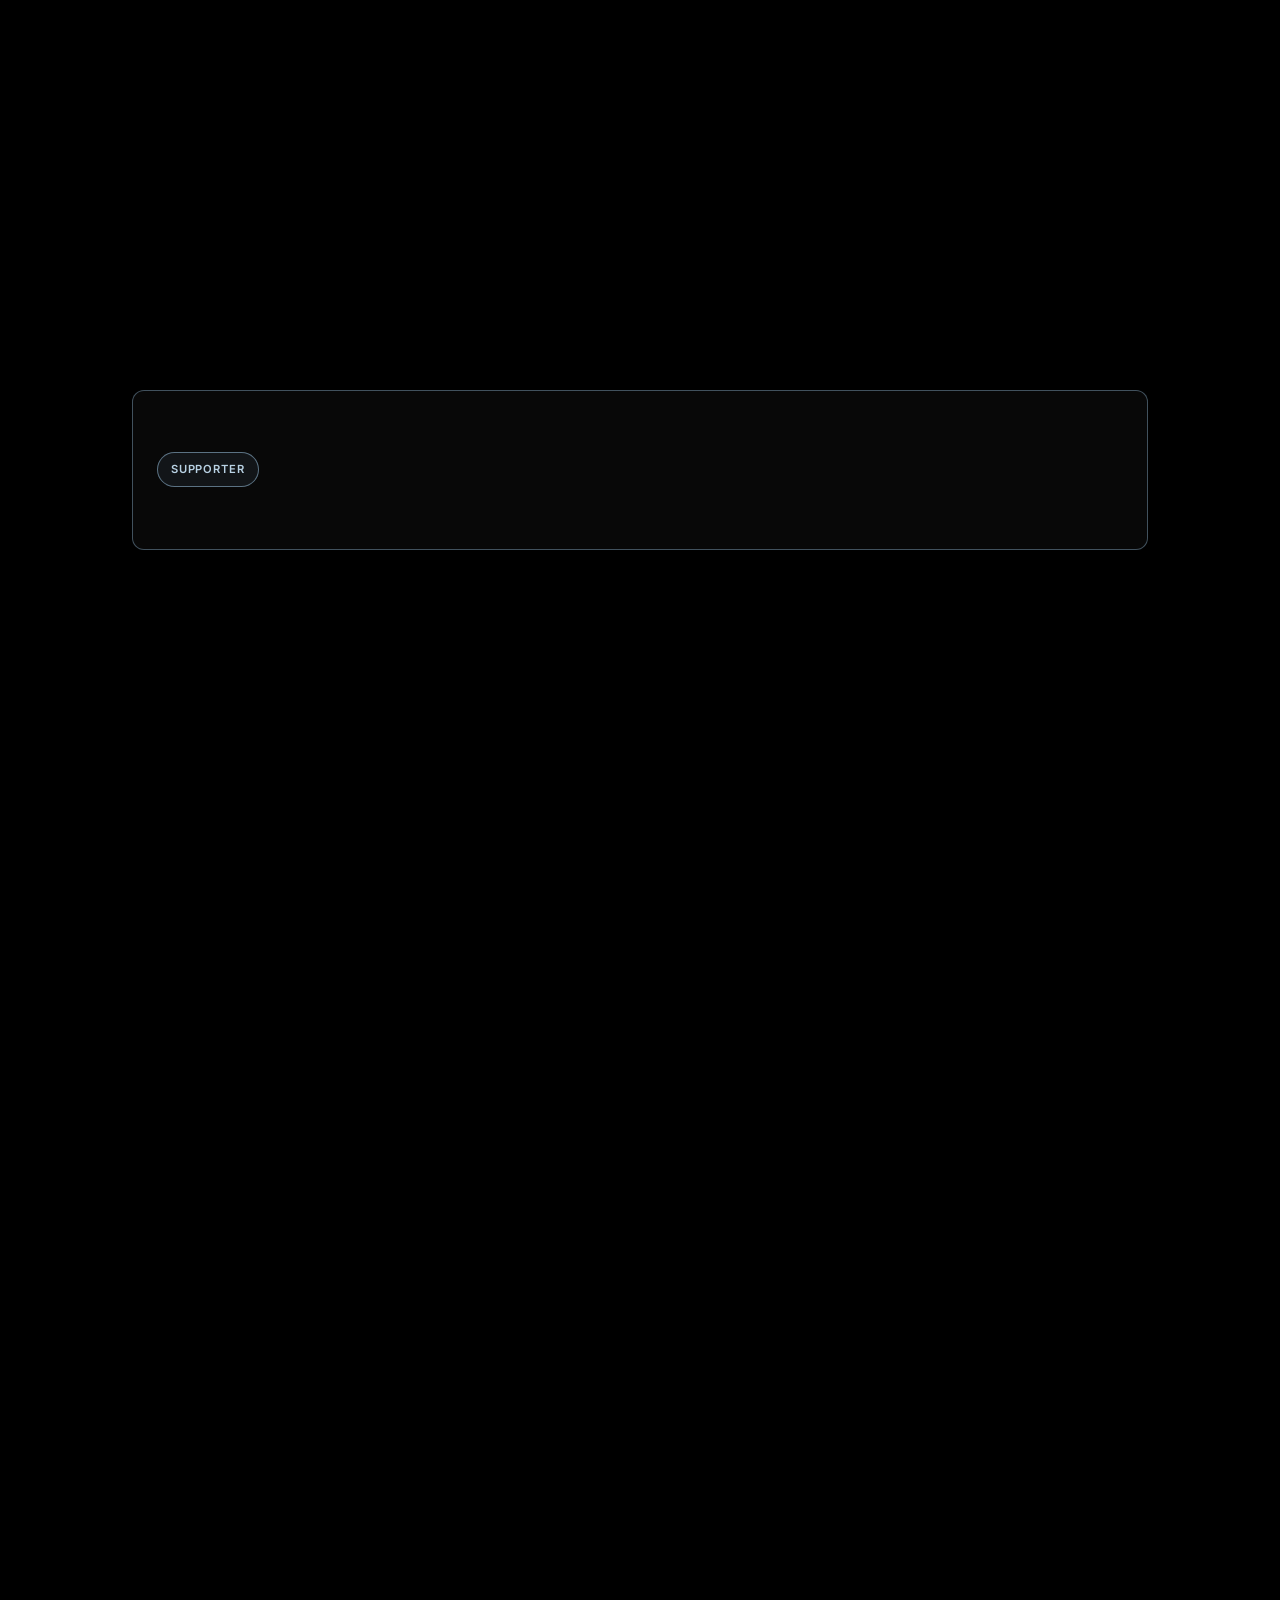
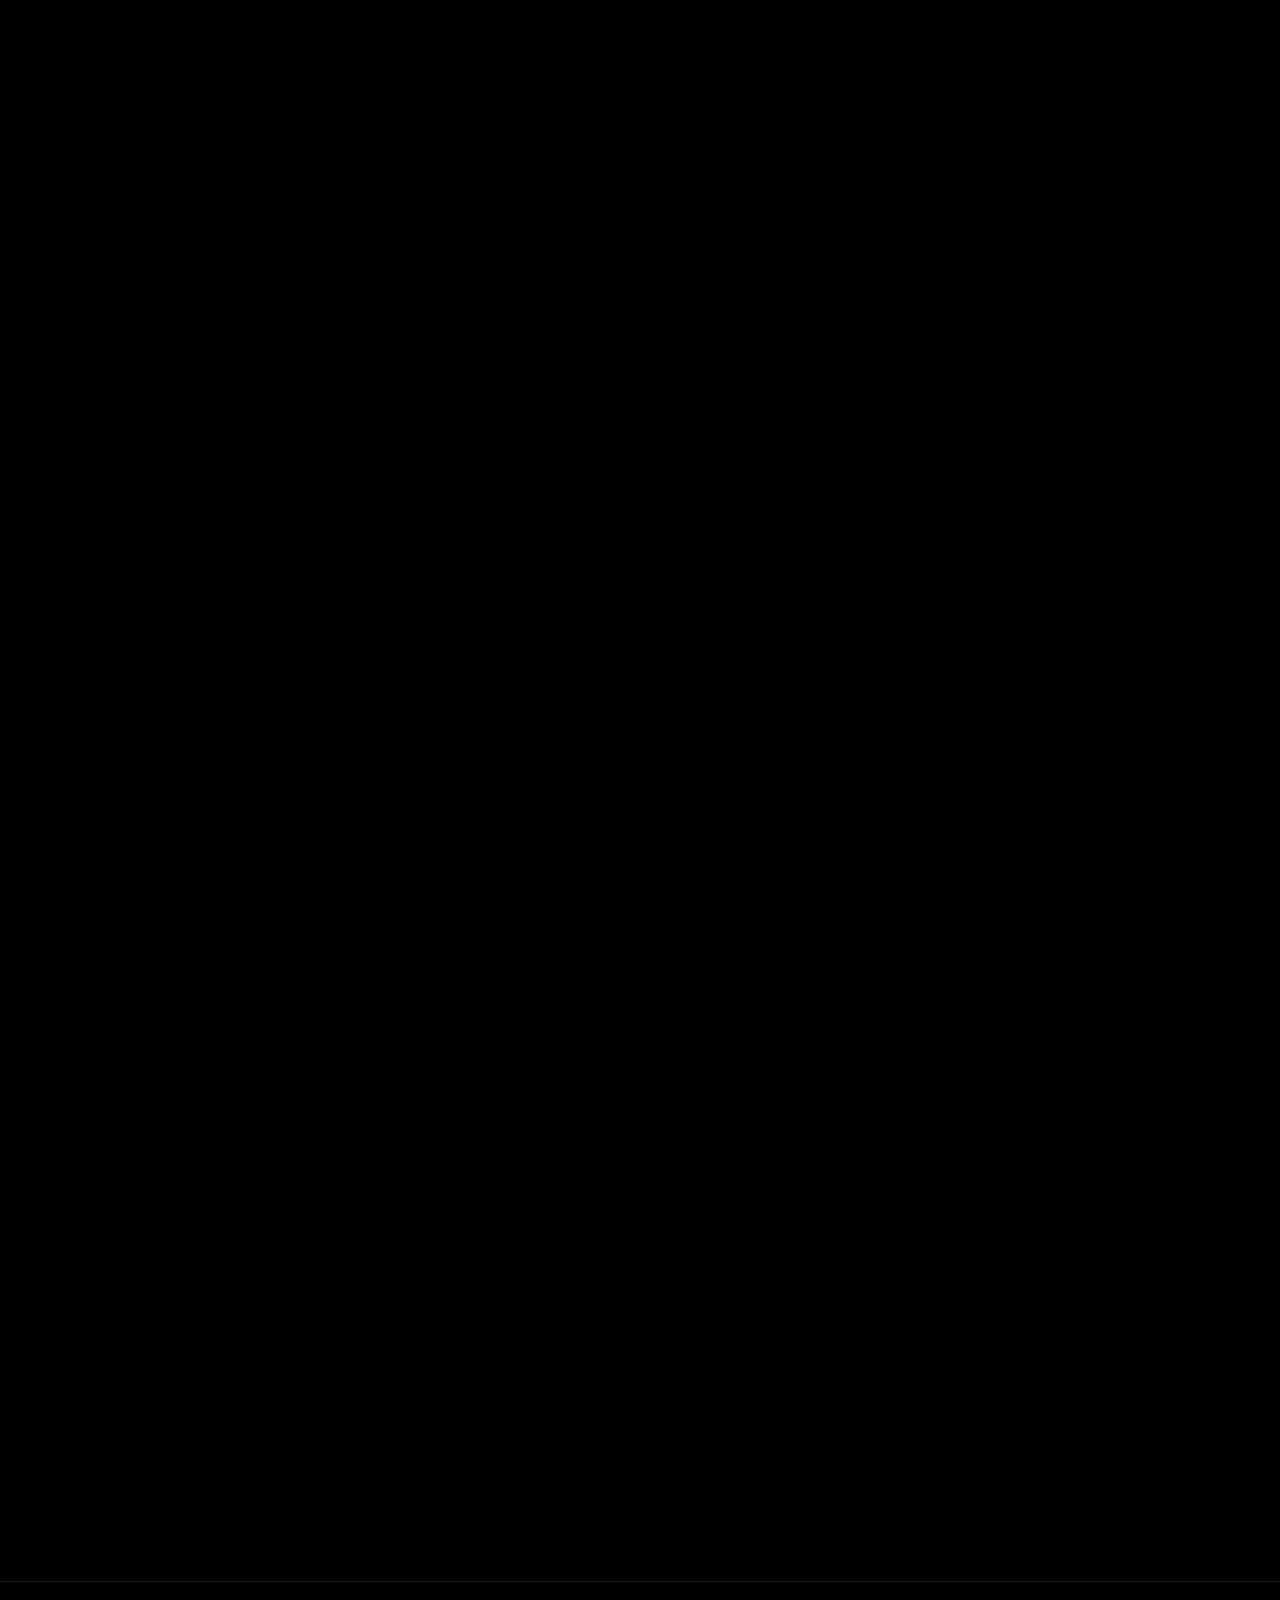
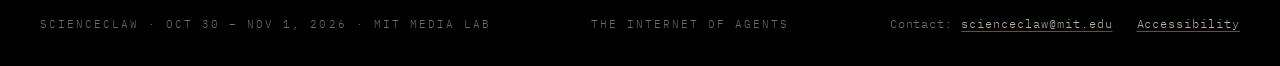
==== commit 5bd94703: "Update three-day event schedule and meal sponsors" ====
--- a/swarm/index.html
+++ b/swarm/index.html
@@ -346,30 +346,30 @@
           <ol class="schedule-events">
             <li><time datetime="17:00">5:00 PM</time><div class="schedule-event__details"><span class="schedule-event__name">Registration begins</span></div></li>
             <li><time datetime="17:00">5:00–6:00 PM</time><div class="schedule-event__details"><span class="schedule-event__name">Dinner<br />presented by MIT School of Engineering</span></div></li>
-            <li><time datetime="18:00">6:00–7:00 PM</time><div class="schedule-event__details"><span class="schedule-event__name">NVIDIA workshop</span></div></li>
+            <li><time datetime="18:00">6:00–6:30 PM</time><div class="schedule-event__details"><span class="schedule-event__name">Welcome and Introductions</span></div></li>
+            <li><time datetime="18:30">6:30–7:30 PM</time><div class="schedule-event__details"><span class="schedule-event__name">NVIDIA: Agentic Methods for ALCHEMI and BioNeMo</span></div></li>
+            <li><time datetime="19:30">7:30–8:00 PM</time><div class="schedule-event__details"><span class="schedule-event__name">Platform and Challenge Presentations</span></div></li>
             <li><time datetime="20:00">8:00–9:00 PM</time><div class="schedule-event__details"><span class="schedule-event__name">Team Forming</span></div></li>
-            <li><time datetime="21:00">9:00 PM</time><div class="schedule-event__details"><span class="schedule-event__name">Hacking starts</span></div></li>
-            <li><time datetime="23:00">11:00 PM</time><div class="schedule-event__details"><span class="schedule-event__name">Team Registration Deadline</span></div></li>
           </ol>
         </article>
         <article class="schedule-day reveal" aria-labelledby="schedule-saturday-title">
           <h3 class="schedule-day__title" id="schedule-saturday-title">Saturday</h3>
           <ol class="schedule-events">
             <li><time datetime="09:00">9:00–10:00 AM</time><div class="schedule-event__details"><span class="schedule-event__name">Breakfast<br />presented by Romix Biosciences</span></div></li>
-            <li><time datetime="10:00">10:00–11:00 AM</time><div class="schedule-event__details"><span class="schedule-event__name">Formlabs Workshop</span></div></li>
-            <li><time datetime="13:00">1:00 PM</time><div class="schedule-event__details"><span class="schedule-event__name">Lunch<br />presented by Lila</span></div></li>
+            <li><time datetime="10:00">10:00–11:00 AM</time><div class="schedule-event__details"><span class="schedule-event__name">Formlabs Preform API Demo</span></div></li>
+            <li><time datetime="13:00">1:00 PM</time><div class="schedule-event__details"><span class="schedule-event__name">Lunch<br />presented by Stifel Venture Banking</span></div></li>
+            <li><time datetime="14:00">2:00–7:00 PM</time><div class="schedule-event__details"><span class="schedule-event__name">Mentor Sessions with Reactorfield</span></div></li>
             <li><time datetime="19:00">7:00 PM</time><div class="schedule-event__details"><span class="schedule-event__name">Dinner<br />presented by Formlabs</span></div></li>
-            <li><time datetime="20:00">8:00 PM</time><div class="schedule-event__details"><span class="schedule-event__name">Hacking until midnight</span></div></li>
           </ol>
         </article>
         <article class="schedule-day reveal" aria-labelledby="schedule-sunday-title">
           <h3 class="schedule-day__title" id="schedule-sunday-title">Sunday</h3>
           <ol class="schedule-events">
-            <li><time datetime="09:00">9:00–10:00 AM</time><div class="schedule-event__details"><span class="schedule-event__name">Breakfast</span></div></li>
-            <li><time datetime="13:00">1:00 PM</time><div class="schedule-event__details"><span class="schedule-event__name">Lunch</span></div></li>
-            <li><time datetime="14:30">2:30 PM</time><div class="schedule-event__details"><span class="schedule-event__name">End of hacking - final slides due</span></div></li>
-            <li><time datetime="15:00">3:00 PM</time><div class="schedule-event__details"><span class="schedule-event__name">Talk</span></div></li>
-            <li><time datetime="16:00">4:00 PM</time><div class="schedule-event__details"><span class="schedule-event__name">Presentations &amp; Judging panel</span></div></li>
+            <li><time datetime="09:00">9:00–10:00 AM</time><div class="schedule-event__details"><span class="schedule-event__name">Breakfast<br />presented by Edison Scientific</span></div></li>
+            <li><time datetime="13:00">1:00 PM</time><div class="schedule-event__details"><span class="schedule-event__name">End of hacking - final slides due</span></div></li>
+            <li><time datetime="13:00">1:00 PM</time><div class="schedule-event__details"><span class="schedule-event__name">Lunch<br />presented by Lila Sciences</span></div></li>
+            <li><time datetime="14:30">2:30 PM</time><div class="schedule-event__details"><span class="schedule-event__name">Presentations &amp; Judging</span></div></li>
+            <li><time datetime="16:00">4:00 PM</time><div class="schedule-event__details"><span class="schedule-event__name">Snack Break</span></div></li>
             <li><time datetime="16:30">4:30 PM</time><div class="schedule-event__details"><span class="schedule-event__name">Awards &amp; Closing Ceremony</span></div></li>
             <li><time datetime="17:00">5:00 PM</time><div class="schedule-event__details"><span class="schedule-event__name">Cleanup</span></div></li>
           </ol>
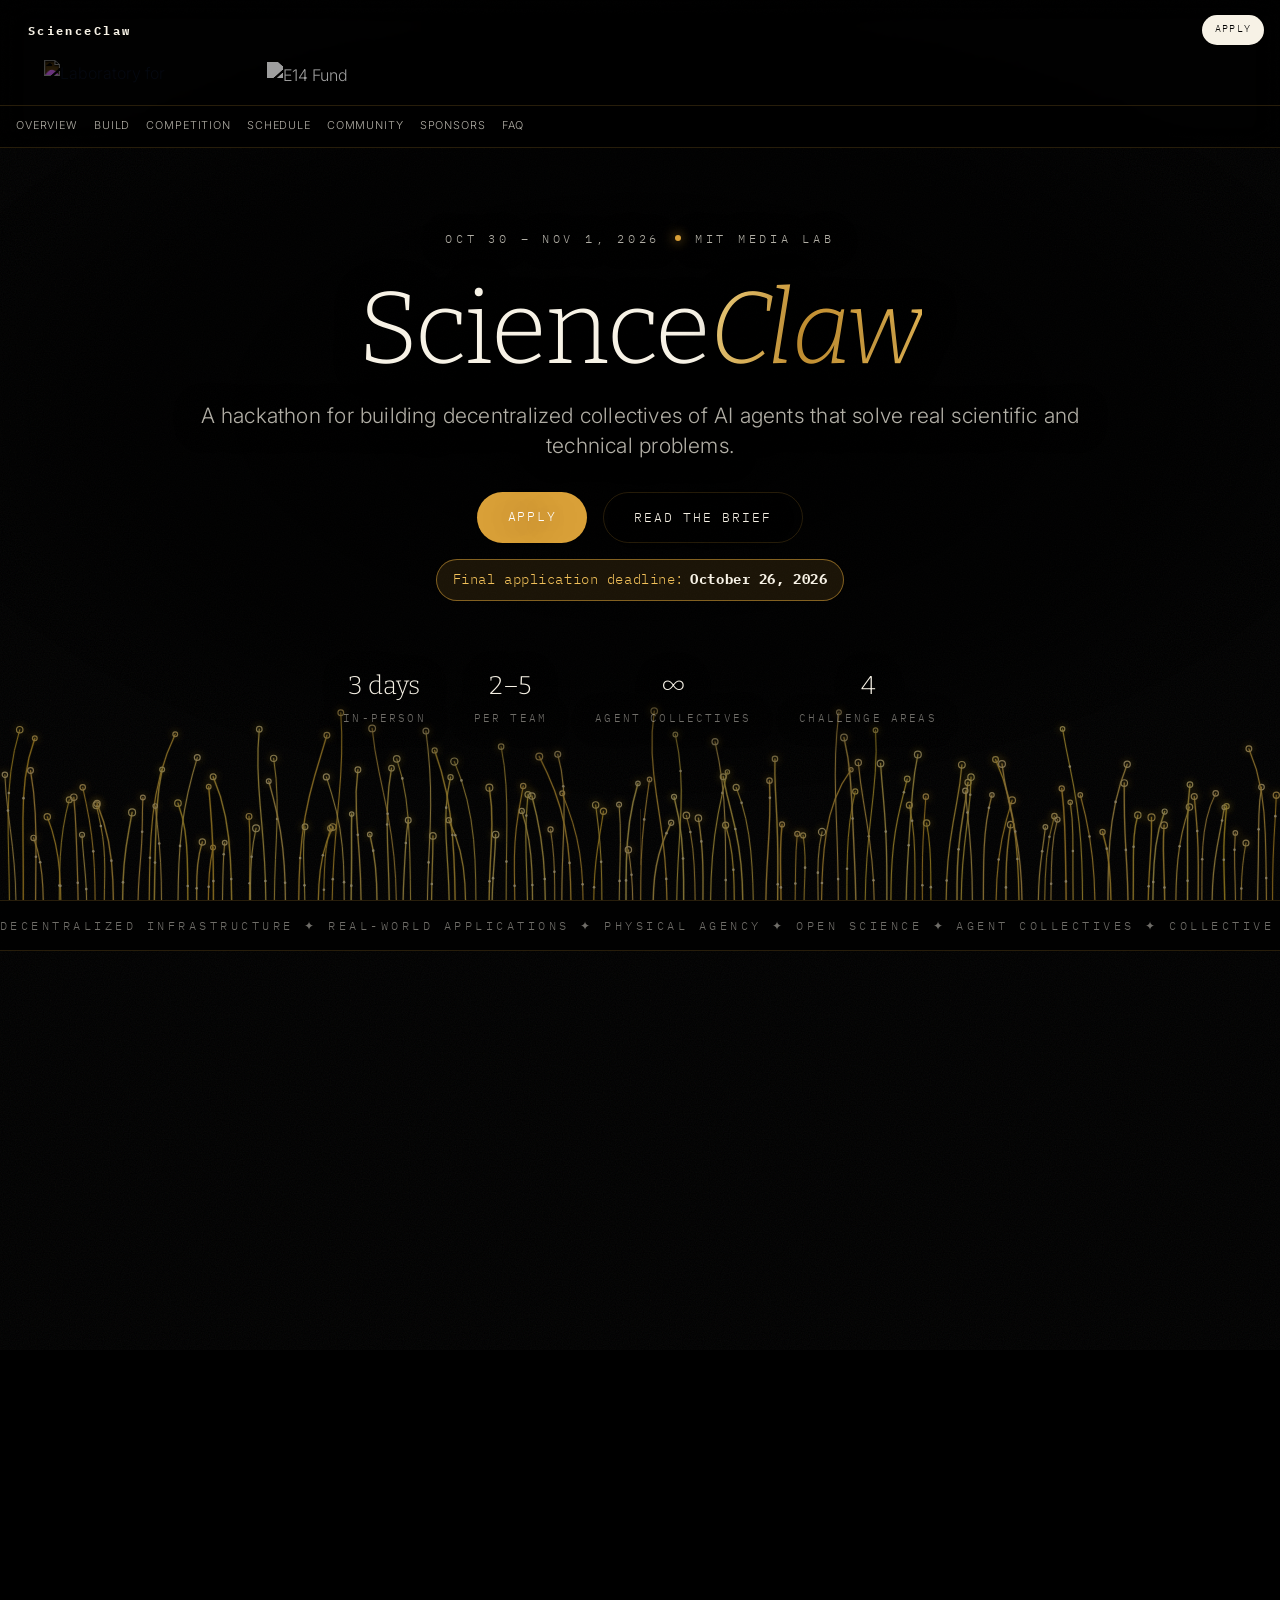
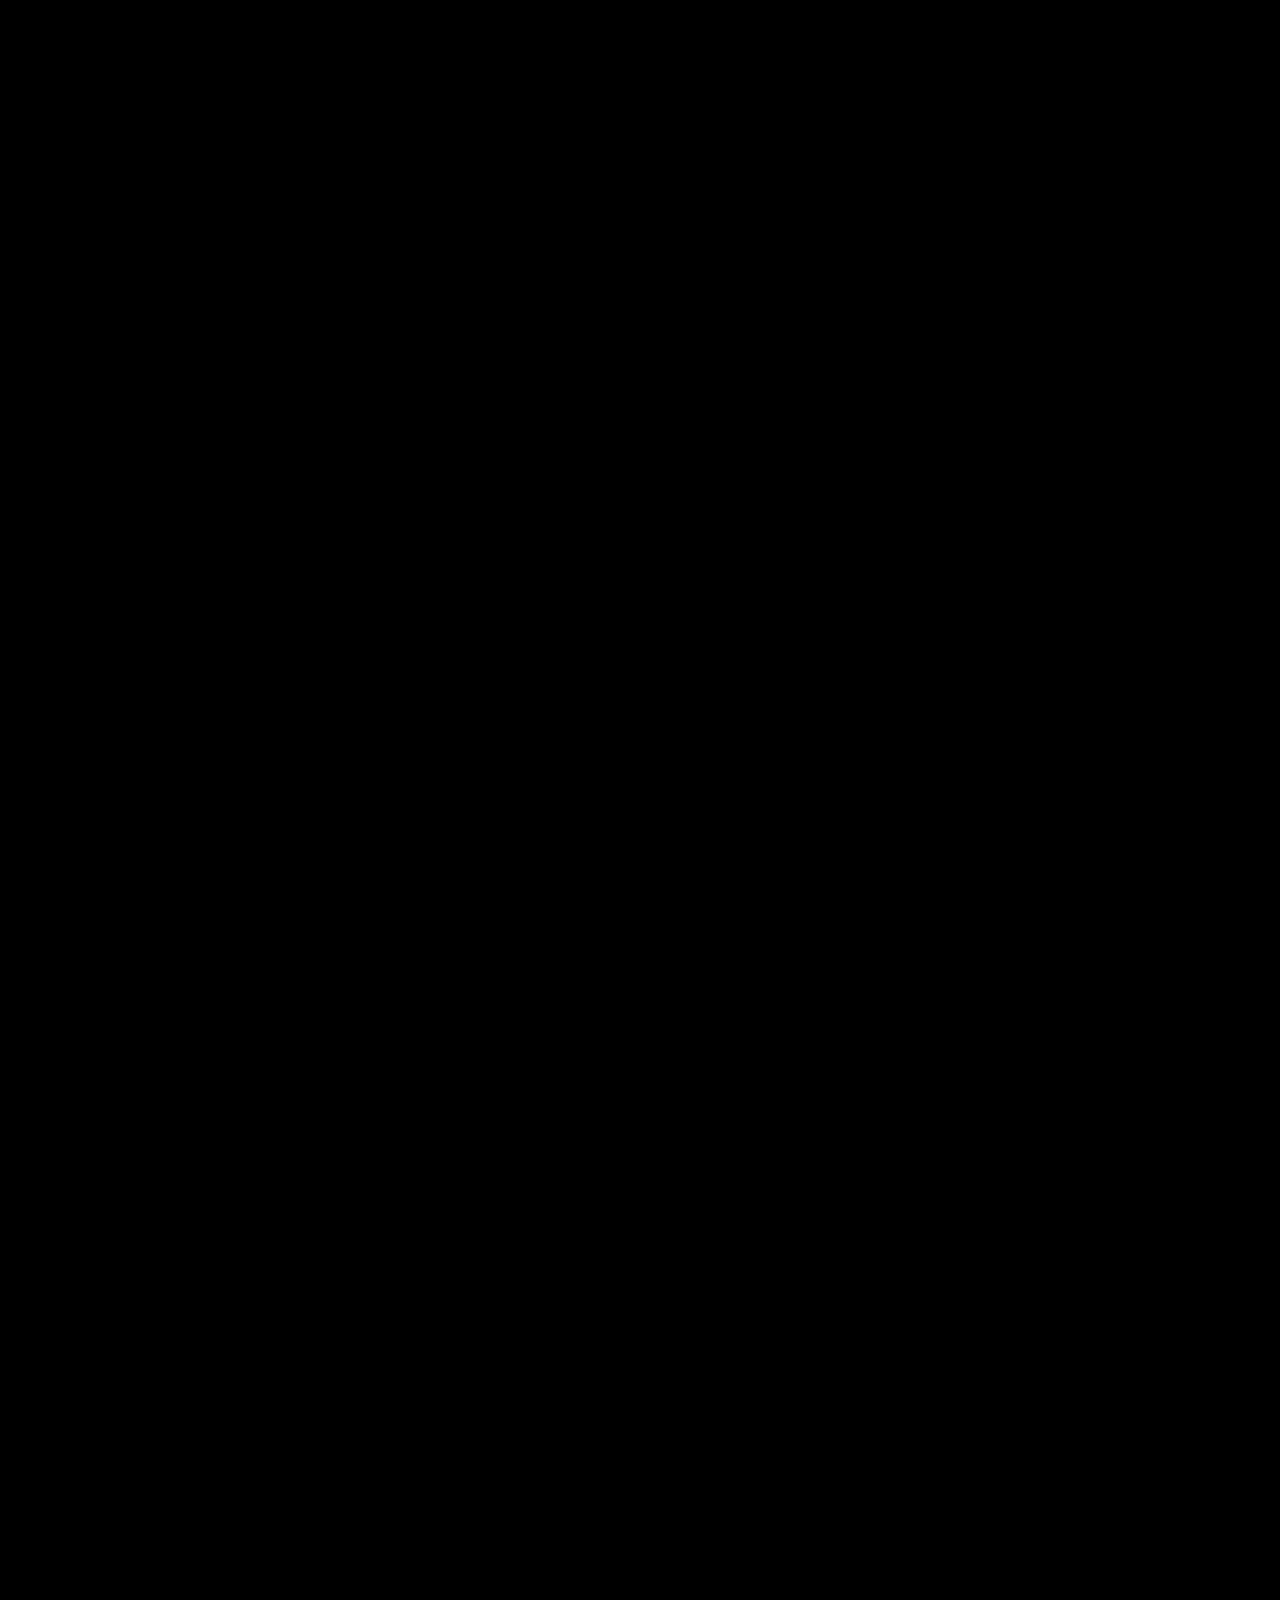
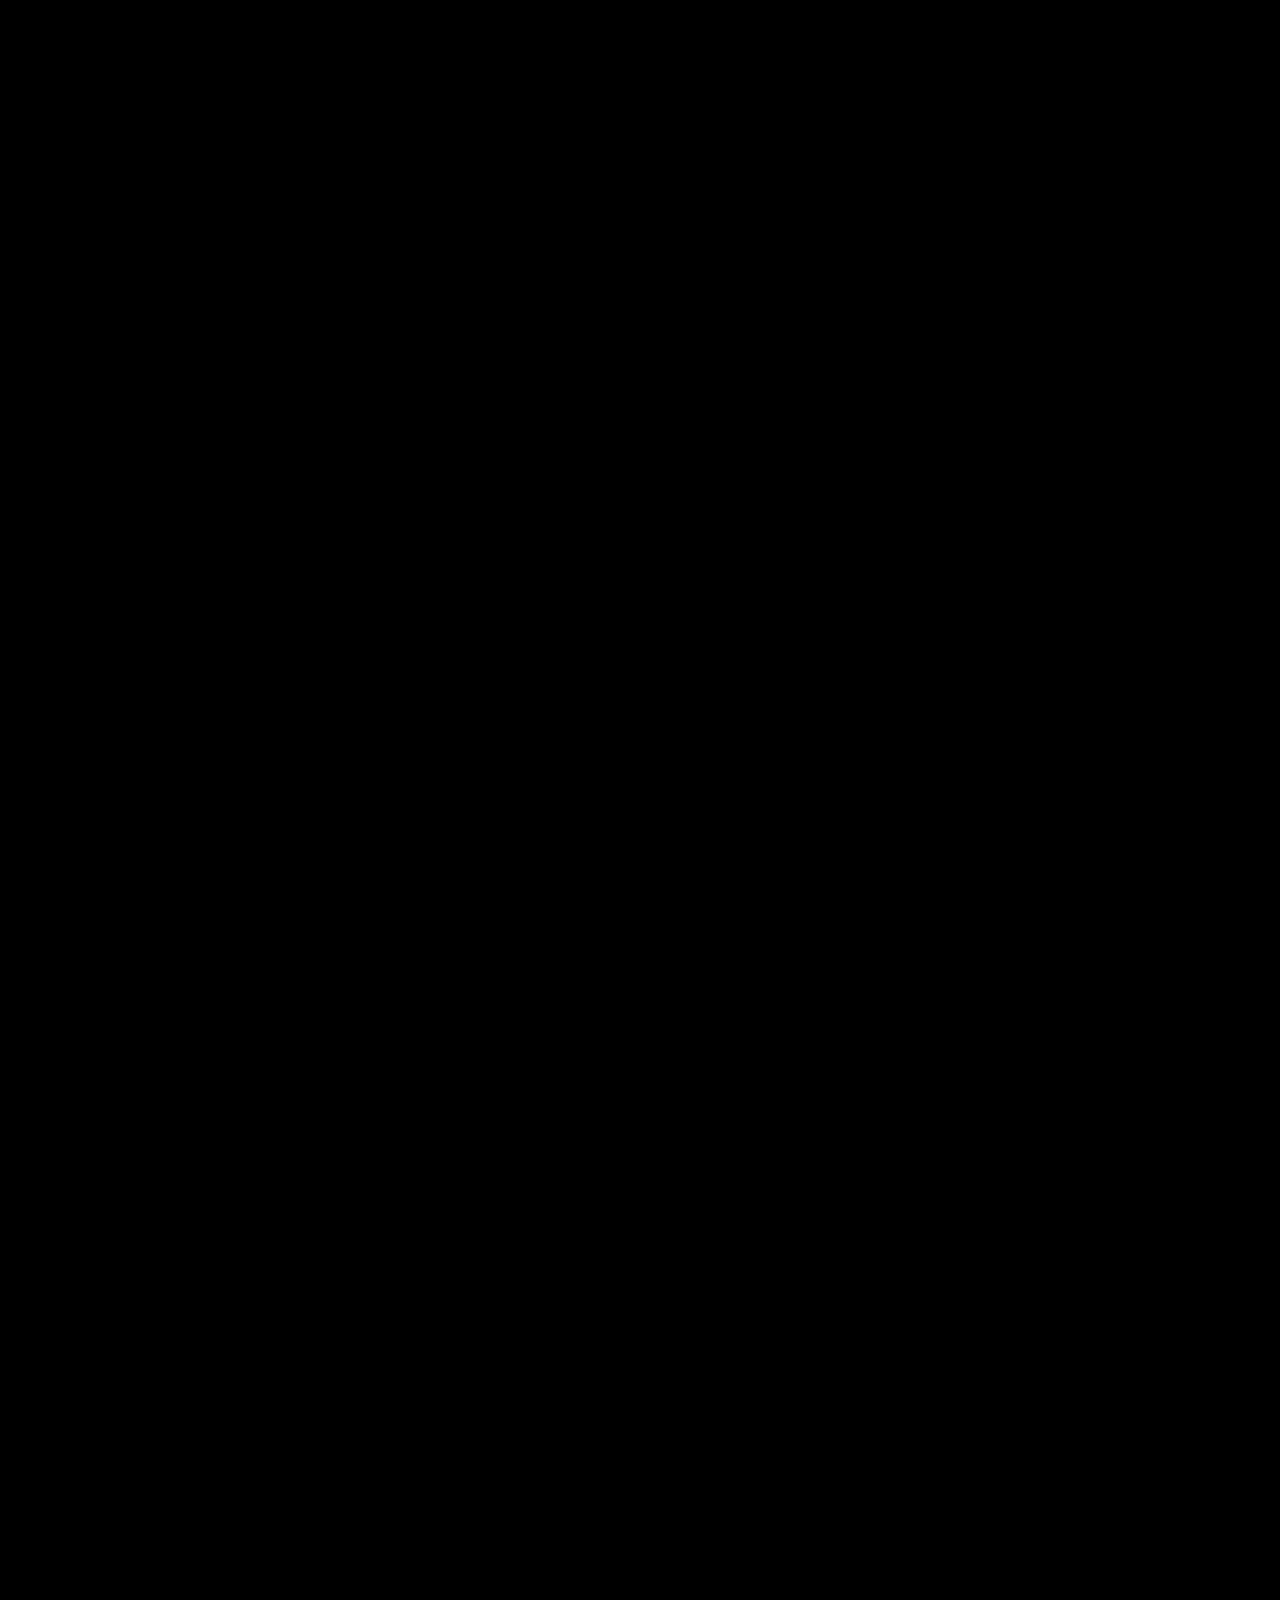
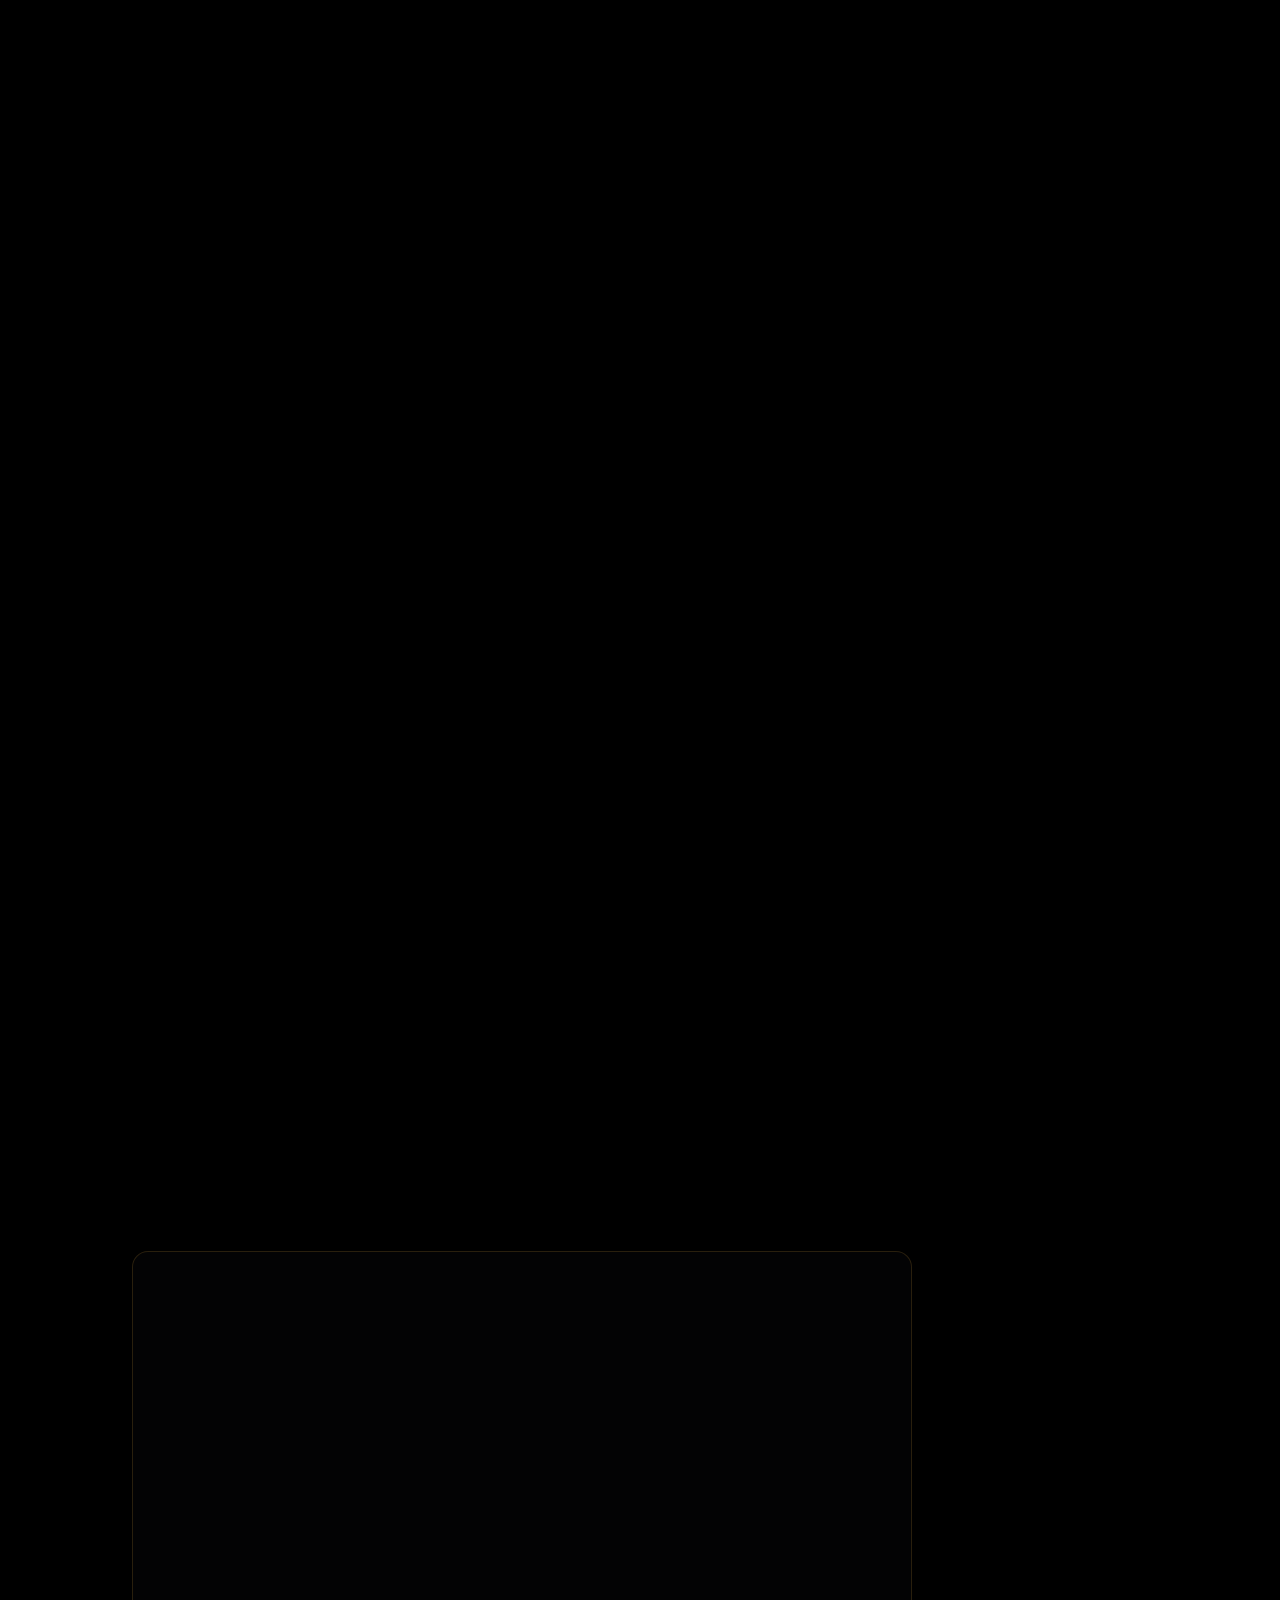
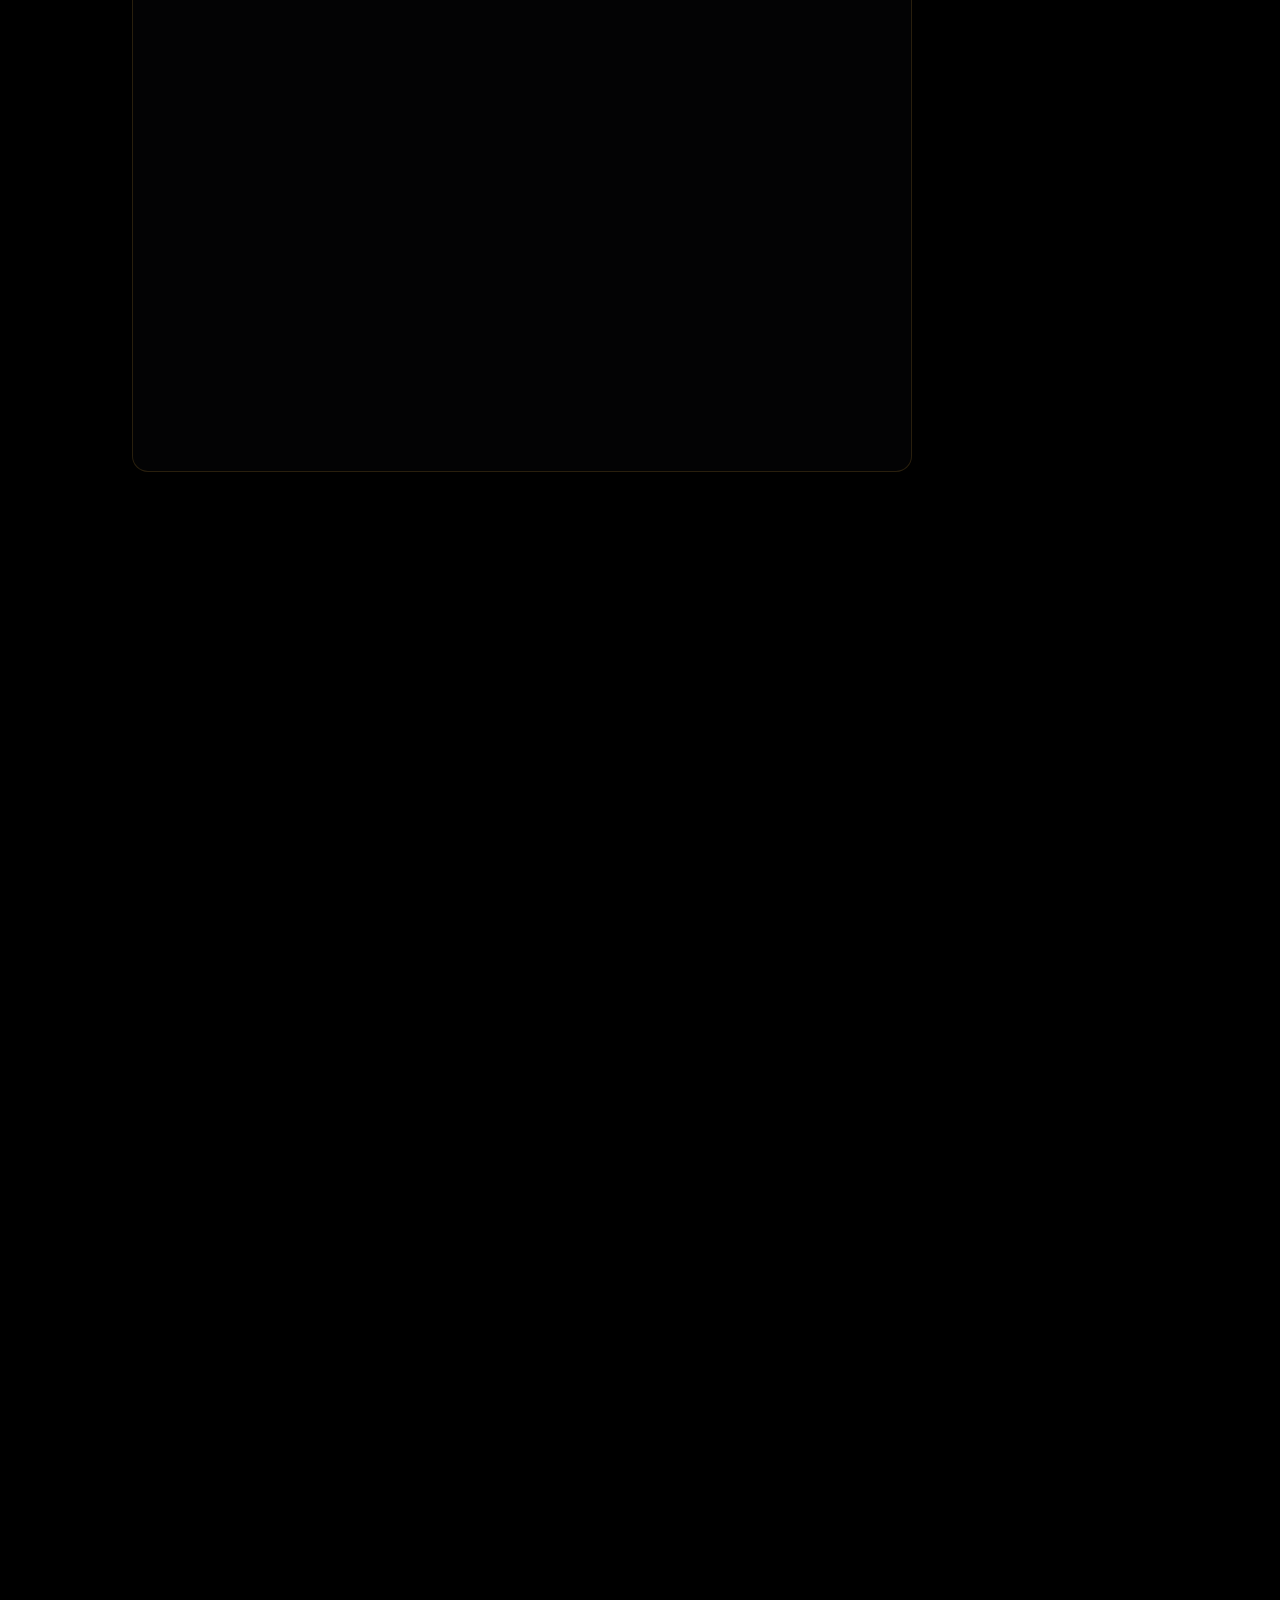
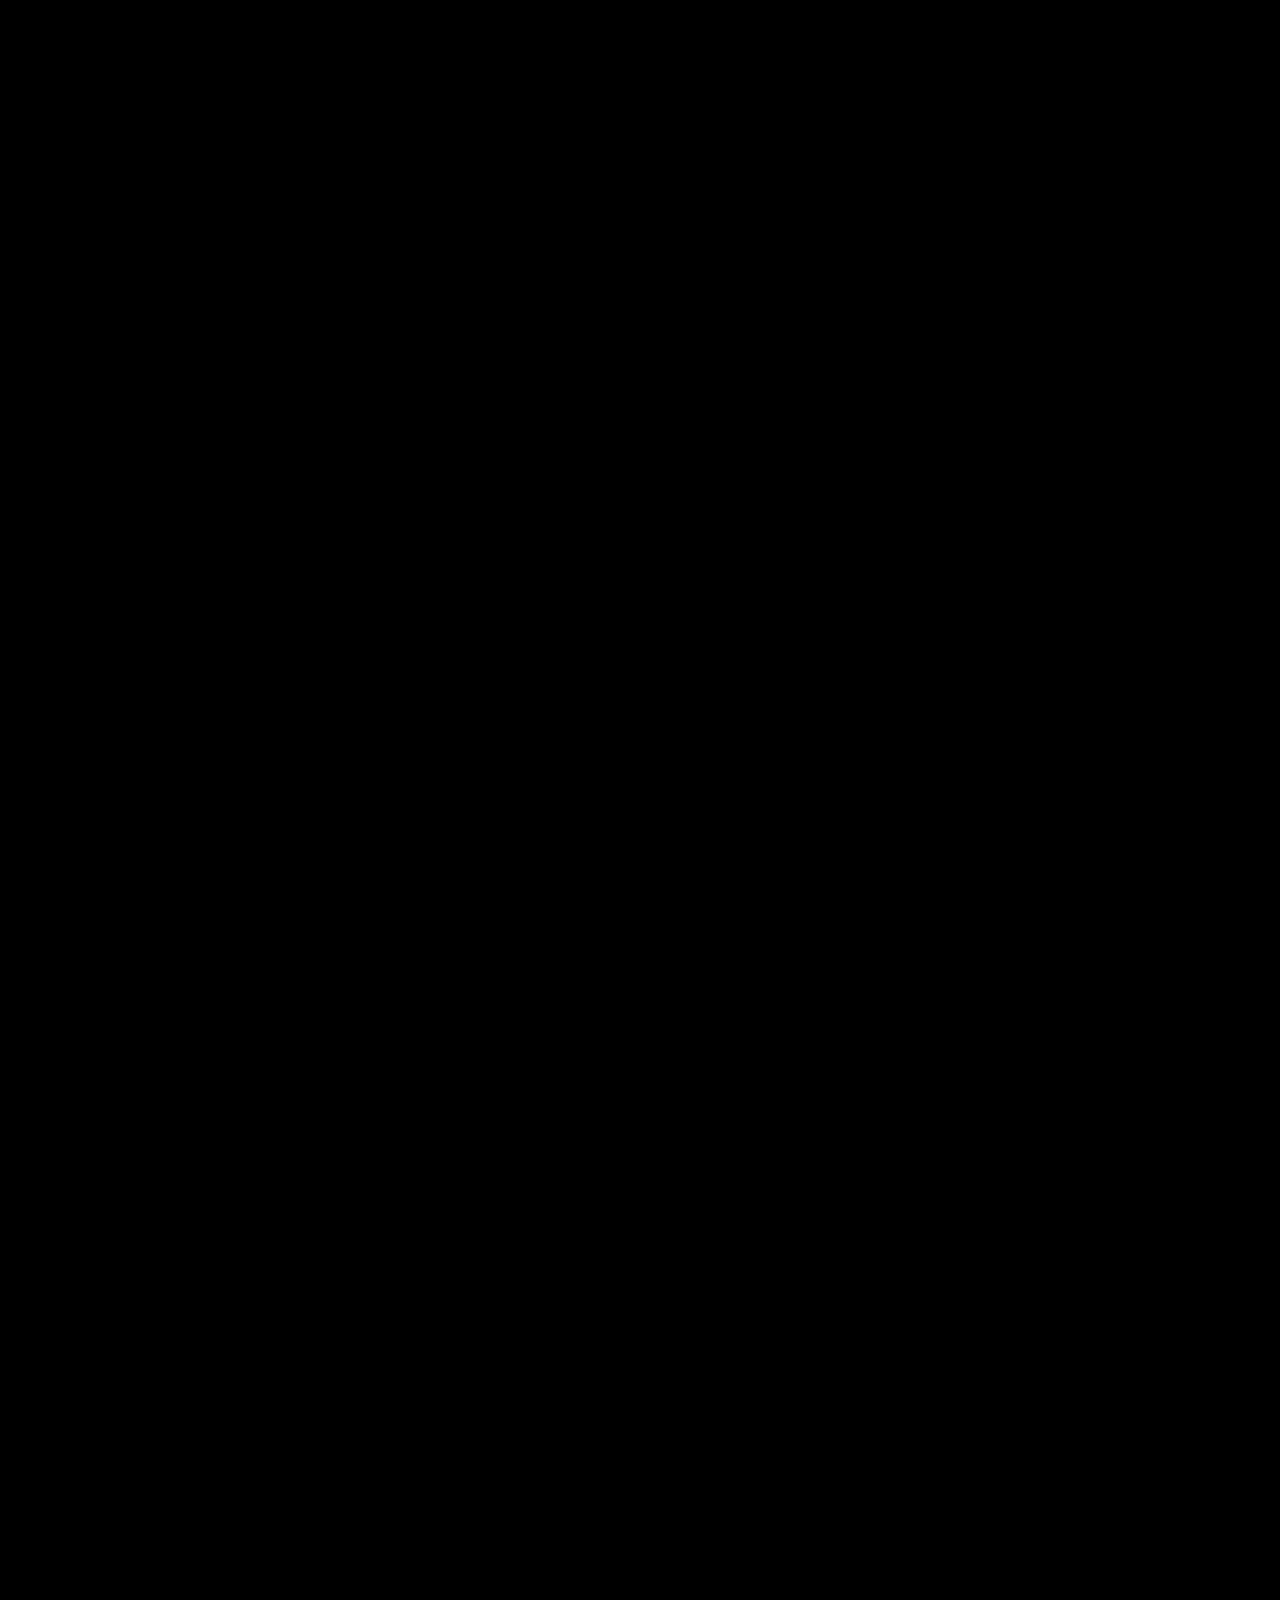
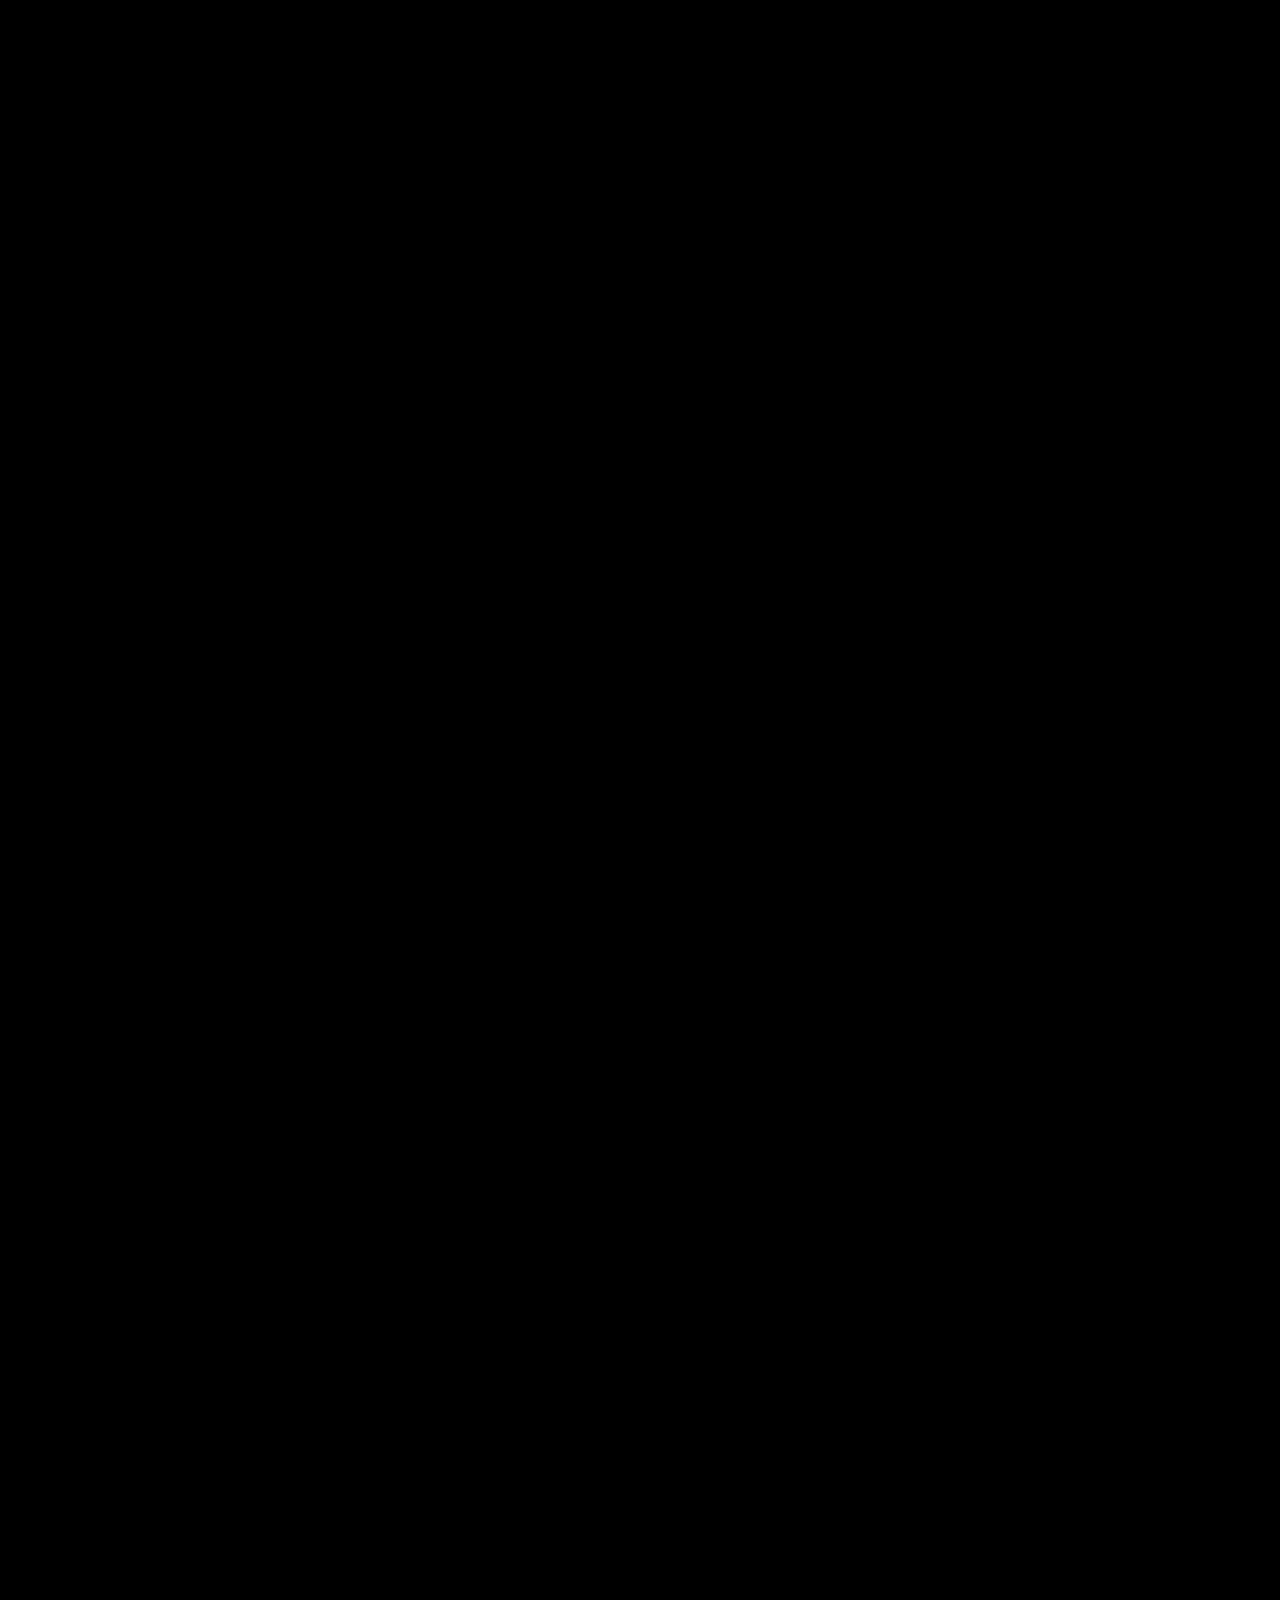
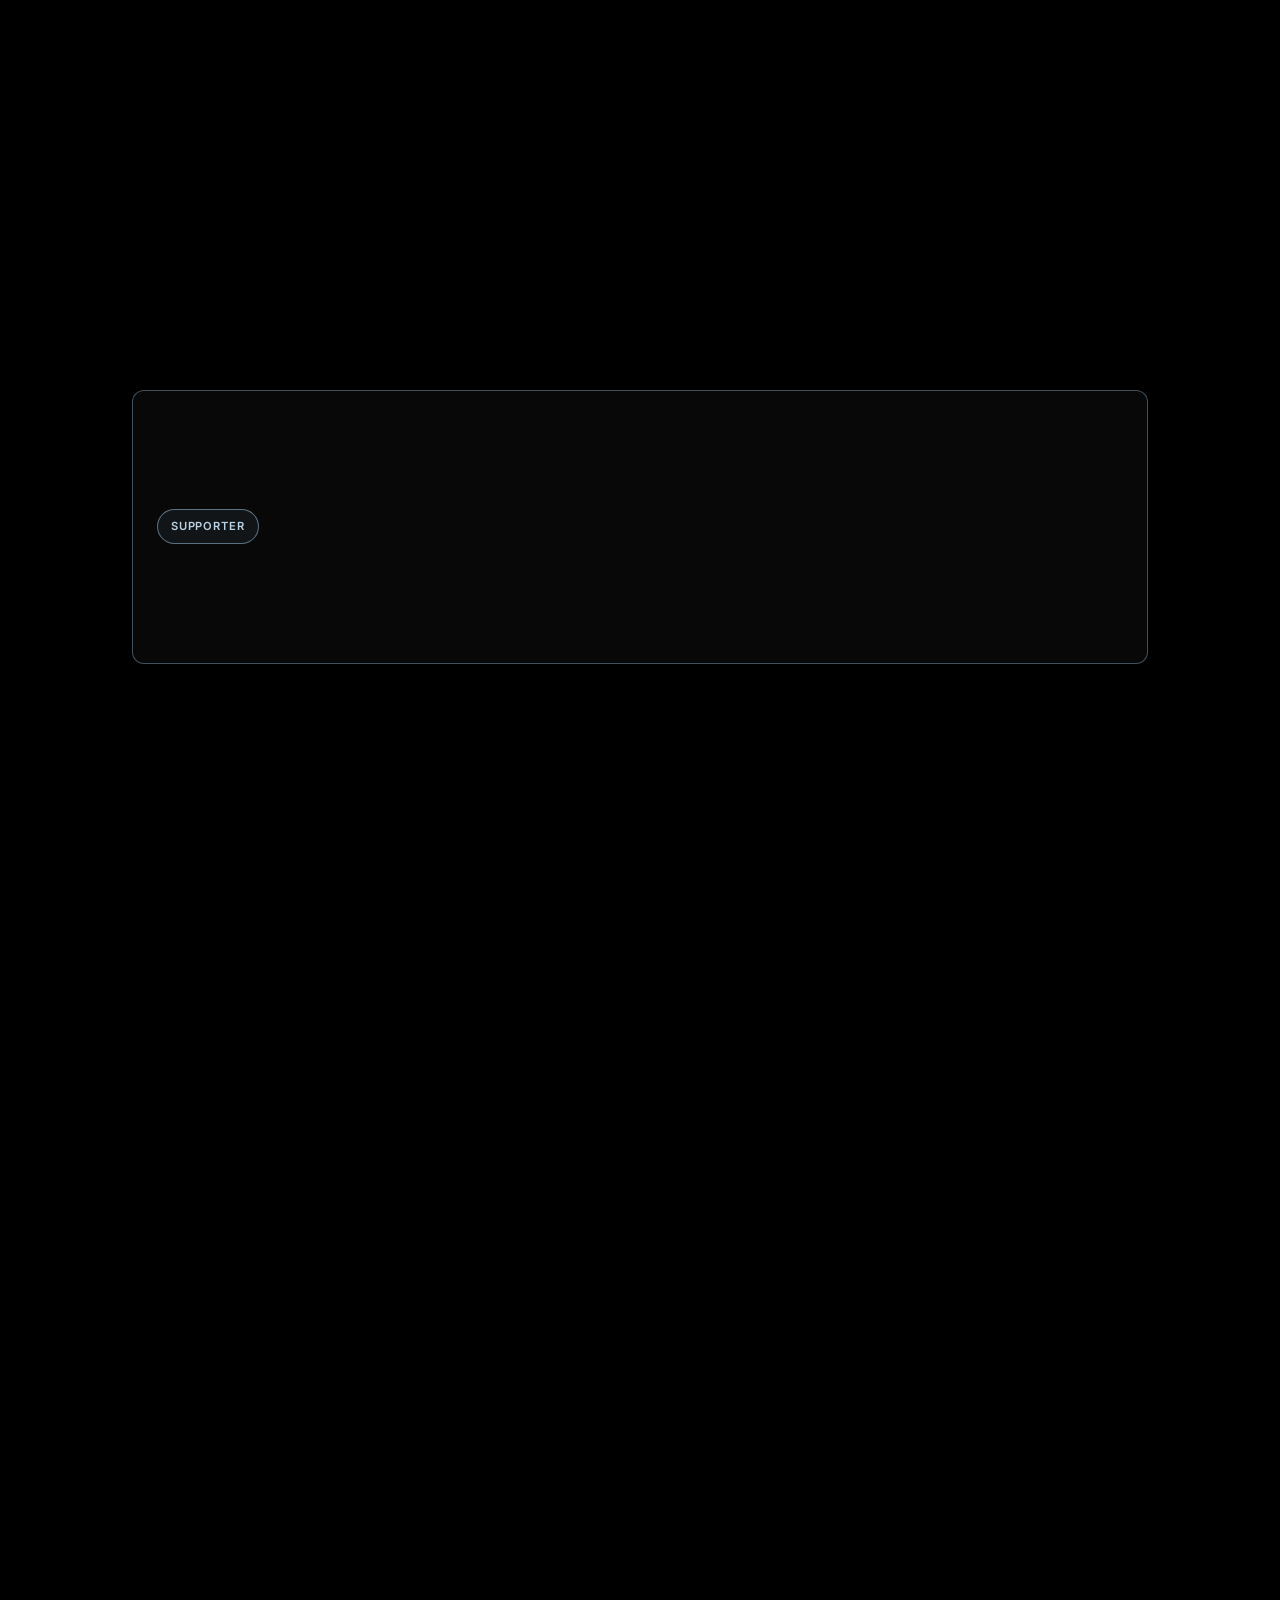
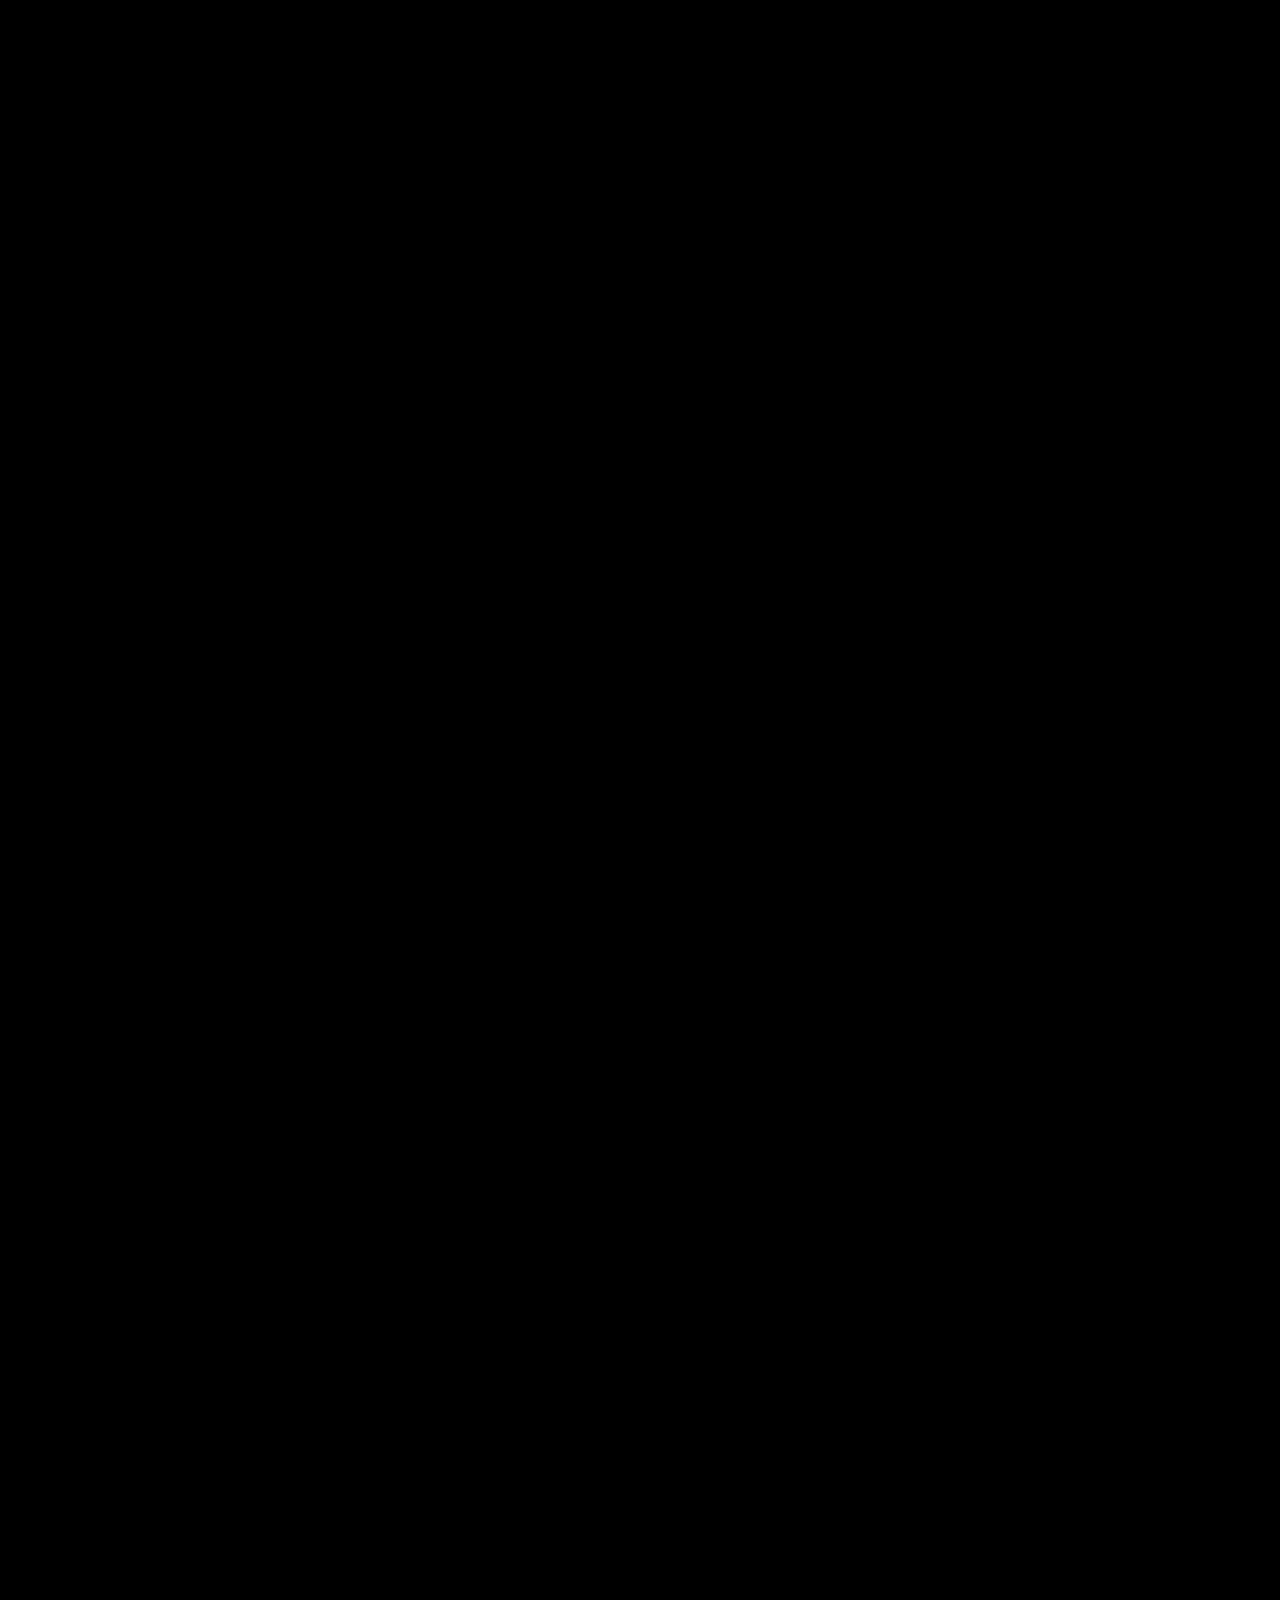
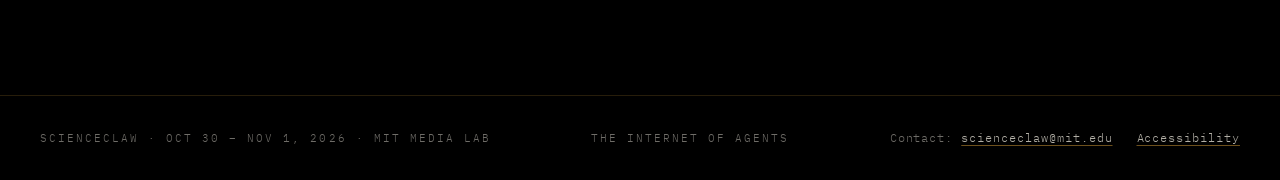
==== commit 7f08ae97: "Add OpenAI first in a three-and-two supporter layout" ====
--- a/swarm/index.html
+++ b/swarm/index.html
@@ -13,7 +13,7 @@
   <link rel="preconnect" href="https://fonts.googleapis.com" />
   <link rel="preconnect" href="https://fonts.gstatic.com" crossorigin />
   <link href="https://fonts.googleapis.com/css2?family=Bitter:ital,opsz,wght@0,6..12,300;0,6..12,400;0,6..12,600;1,6..12,300;1,6..12,400&family=DM+Serif+Display&family=Inter:wght@300;400;500;600&family=IBM+Plex+Mono:wght@400;700&display=swap" rel="stylesheet" />
-  <link rel="stylesheet" href="css/styles.css?v=20261028-nebius-logo" />
+  <link rel="stylesheet" href="css/styles.css?v=20261030-openai-supporter" />
   <script type="importmap">
     {
       "imports": {
@@ -470,6 +470,9 @@
         <div class="other-sponsors">
           <h4 class="sponsor-card__tier sponsor-card__tier--supporter" id="supporter-sponsors-title">Supporter</h4>
           <div class="other-sponsor-grid" aria-labelledby="supporter-sponsors-title">
+            <a class="sponsor-link other-sponsor-tile other-sponsor-tile--openai reveal" href="https://openai.com/" target="_blank" rel="noopener noreferrer" aria-label="Visit OpenAI (opens in a new tab)">
+              <img src="assets/logos/openai-white-wordmark.svg" alt="OpenAI" />
+            </a>
             <a class="sponsor-link other-sponsor-tile reveal" href="https://romixbio.com/" target="_blank" rel="noopener noreferrer" aria-label="Visit Romix Biosciences (opens in a new tab)">
               <img src="assets/logos/romix-biosciences-white.png" alt="Romix Biosciences" />
             </a>
--- a/swarm/css/styles.css
+++ b/swarm/css/styles.css
@@ -1208,13 +1208,14 @@
 
 .other-sponsor-grid {
   display: grid;
-  grid-template-columns: repeat(4, minmax(0, 1fr));
-  align-items: center;
-  gap: 1.5rem;
+  grid-template-columns: repeat(6, minmax(0, 1fr));
+  align-items: center;
+  gap: 0.5rem 0.75rem;
   width: 100%;
 }
 
 .other-sponsor-tile {
+  grid-column: span 2;
   display: flex;
   align-items: center;
   justify-content: center;
@@ -1223,6 +1224,9 @@
   padding: 0.25rem;
   background: transparent;
 }
+
+.other-sponsor-tile:nth-child(4) { grid-column: 2 / span 2; }
+.other-sponsor-tile:nth-child(5) { grid-column: 4 / span 2; }
 
 .other-sponsor-tile img {
   display: block;
@@ -1231,6 +1235,13 @@
   height: auto;
   max-height: 2.43rem;
   object-fit: contain;
+}
+
+/* Preserve the official SVG's clear space while matching the visible wordmark size. */
+.other-sponsor-tile--openai img {
+  width: 100%;
+  max-width: 12.7rem;
+  max-height: none;
 }
 
 .other-sponsor-tile--alphaxiv img { filter: brightness(0) invert(1); }
@@ -1288,7 +1299,6 @@
   .sponsor-card__builder-logos { gap: 1.25rem 1.5rem; }
   .other-sponsors { grid-template-columns: 1fr; }
   .other-sponsors .sponsor-card__tier { justify-self: center; }
-  .other-sponsor-grid { grid-template-columns: repeat(2, minmax(0, 1fr)); }
   .schedule-grid { grid-template-columns: repeat(2, minmax(0, 1fr)); }
   .schedule-day:last-child { grid-column: 1 / -1; }
 }
@@ -1299,7 +1309,7 @@
   .sponsor-card, .other-sponsors { padding: 1.25rem; }
   .sponsor-card__builder-logos { grid-template-columns: repeat(2, minmax(0, 1fr)); gap: 1rem 1.5rem; padding: 0; }
   .other-sponsor-tile { min-height: 4.5rem; }
-  .other-sponsor-grid { gap: 1rem 1.5rem; }
+  .other-sponsor-grid { gap: 0.75rem 0.5rem; }
   .schedule-grid { grid-template-columns: 1fr; }
   .schedule-day:last-child { grid-column: auto; }
 }
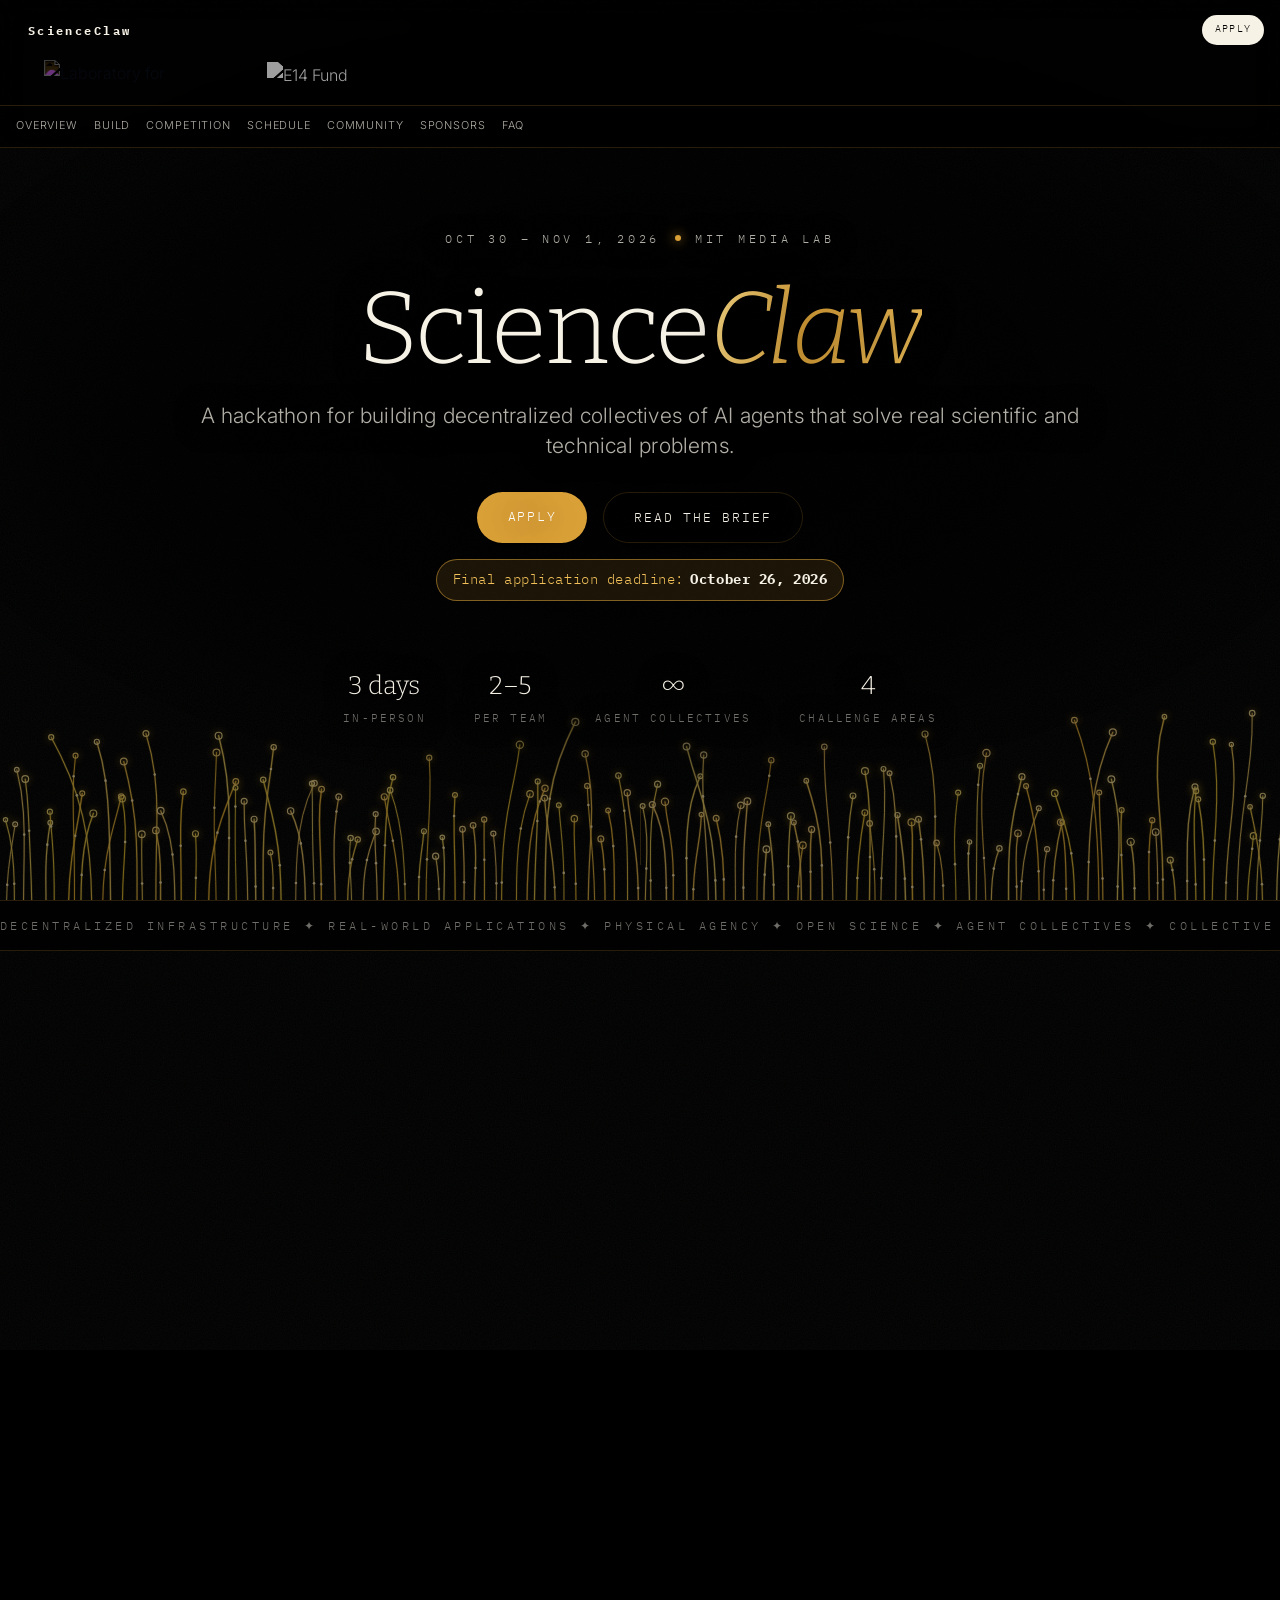
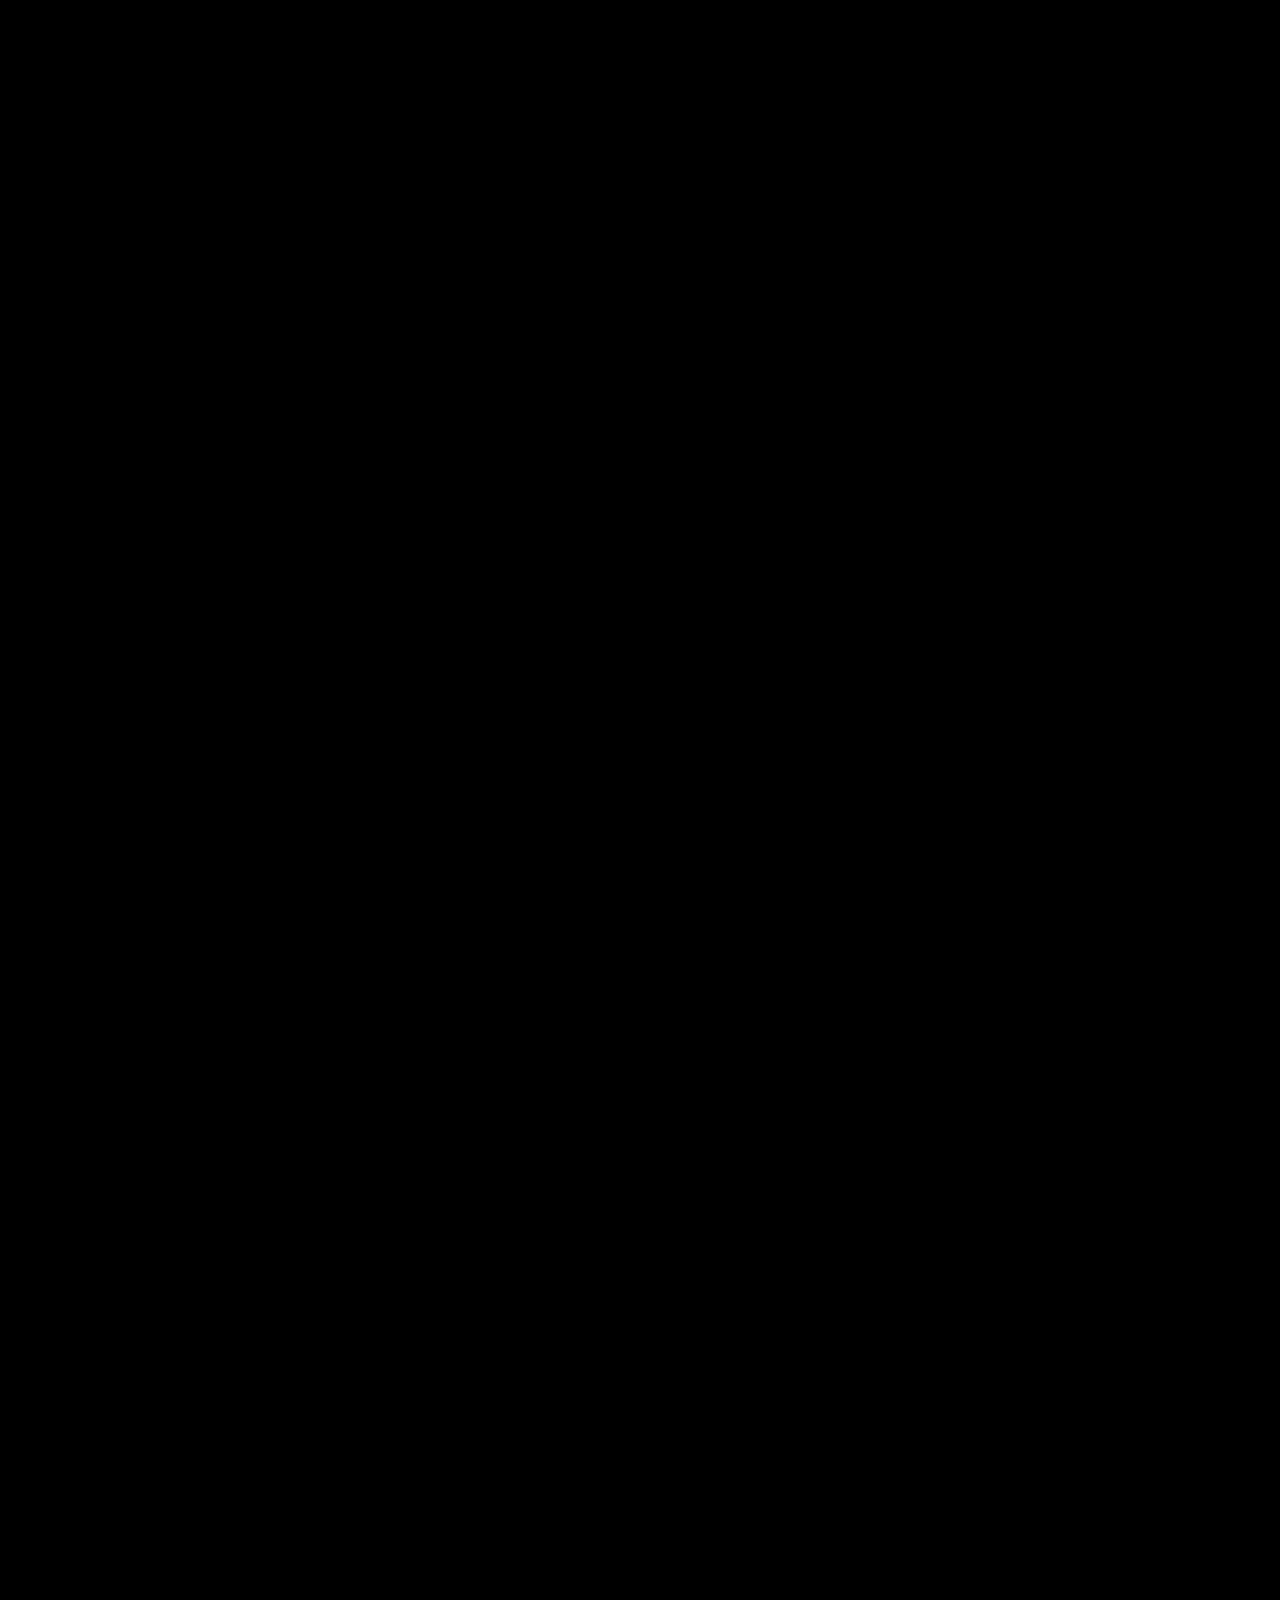
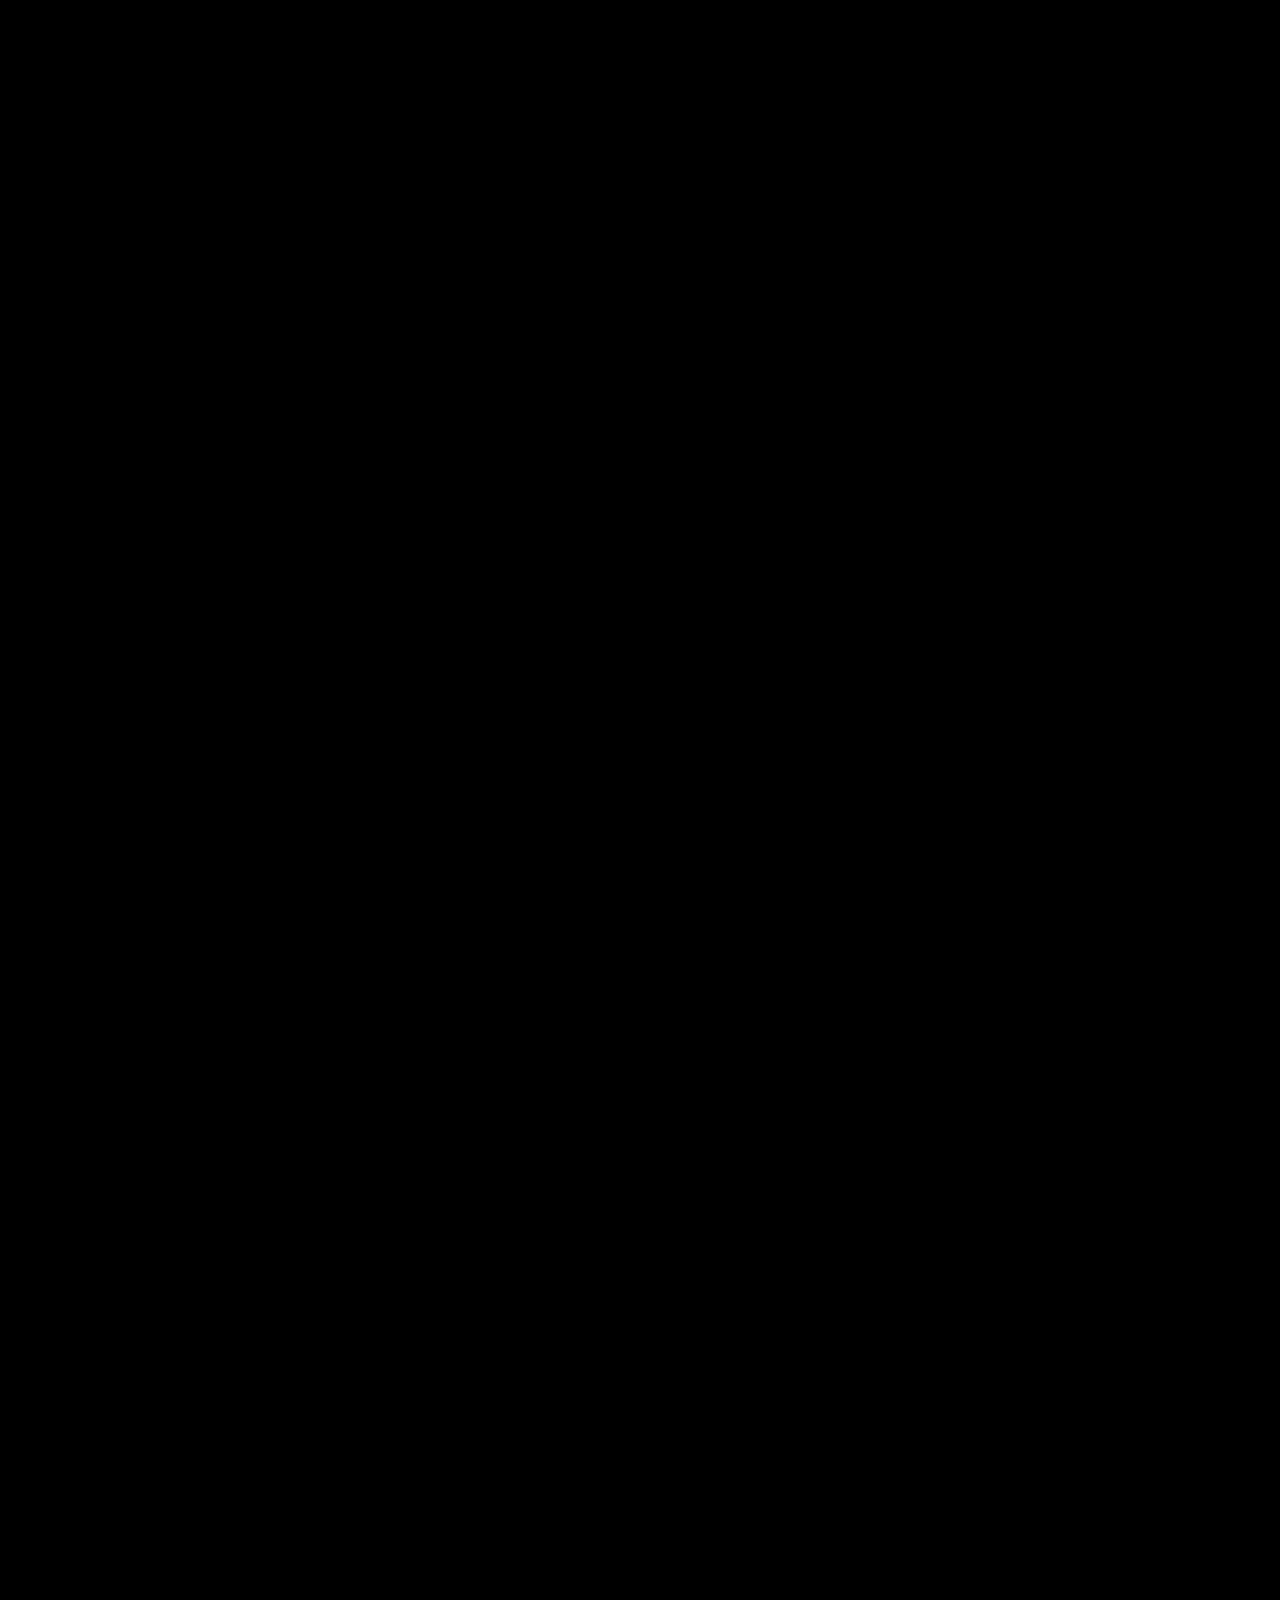
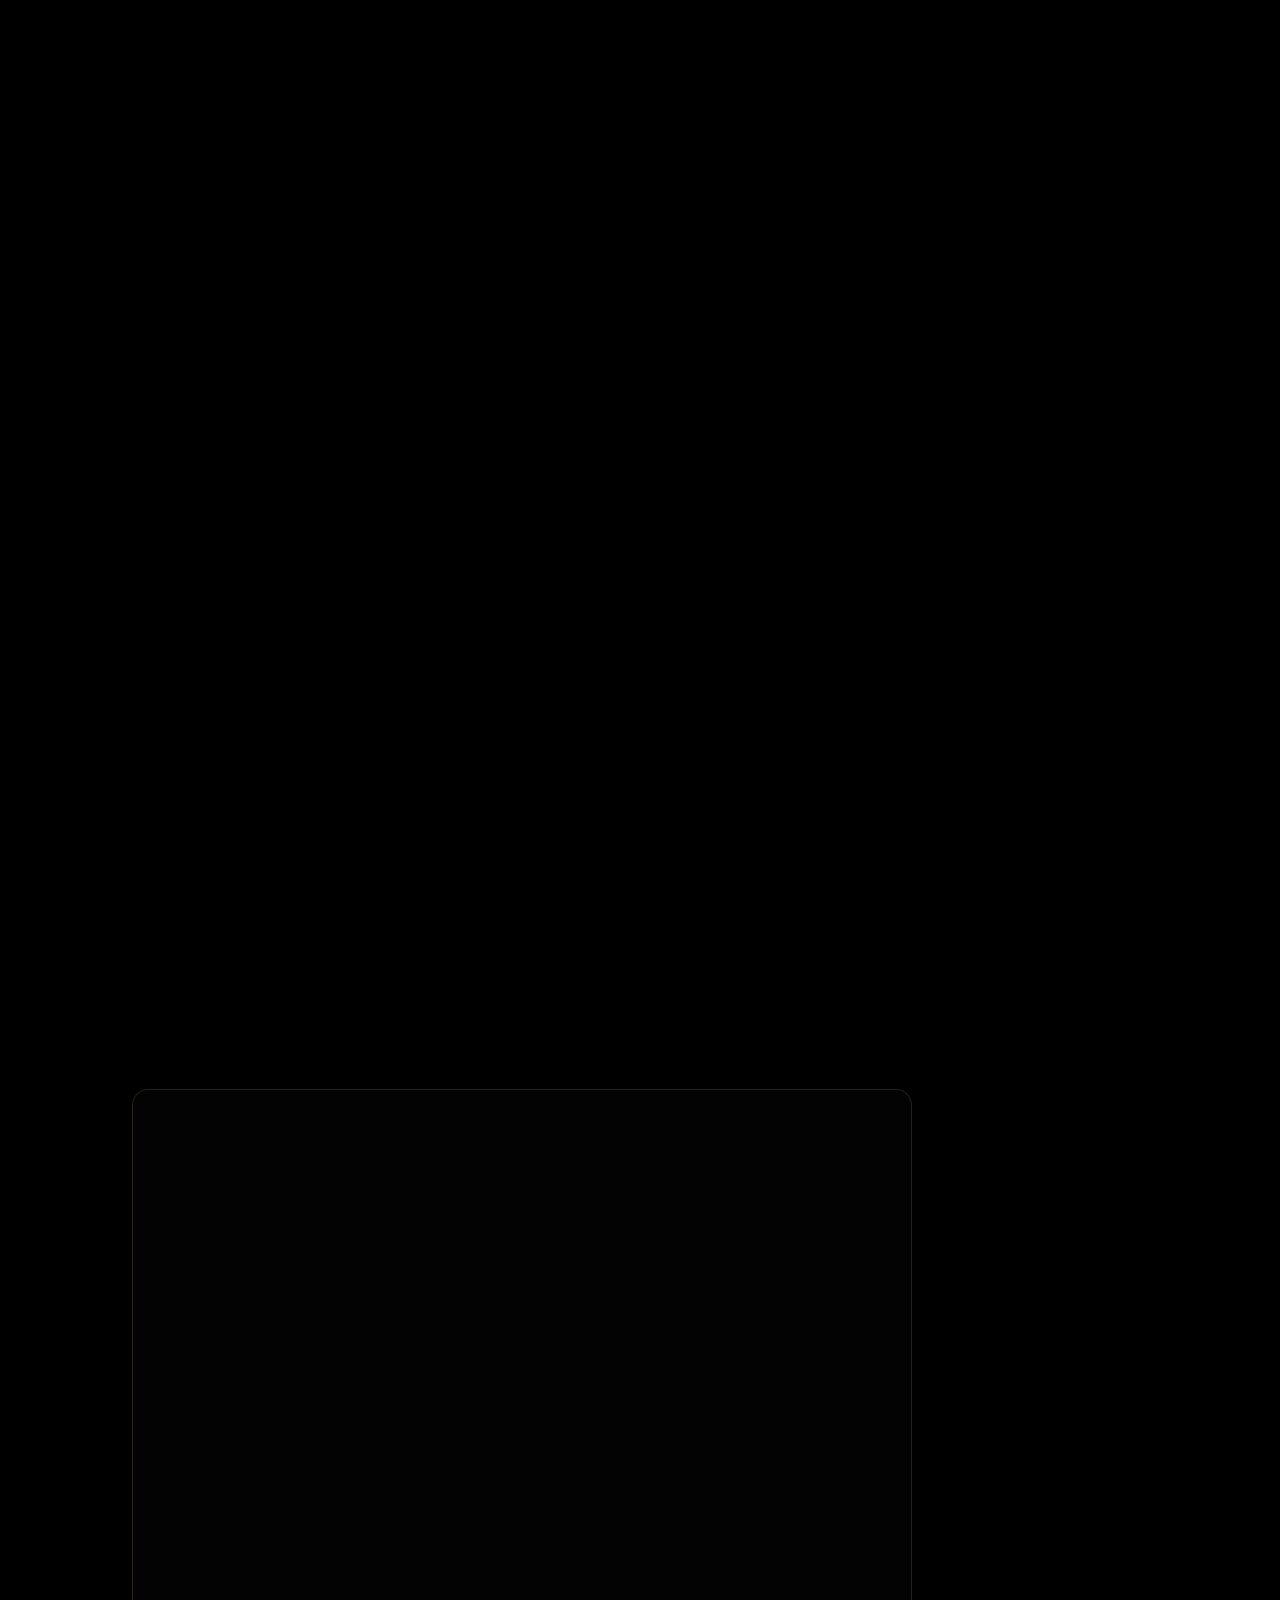
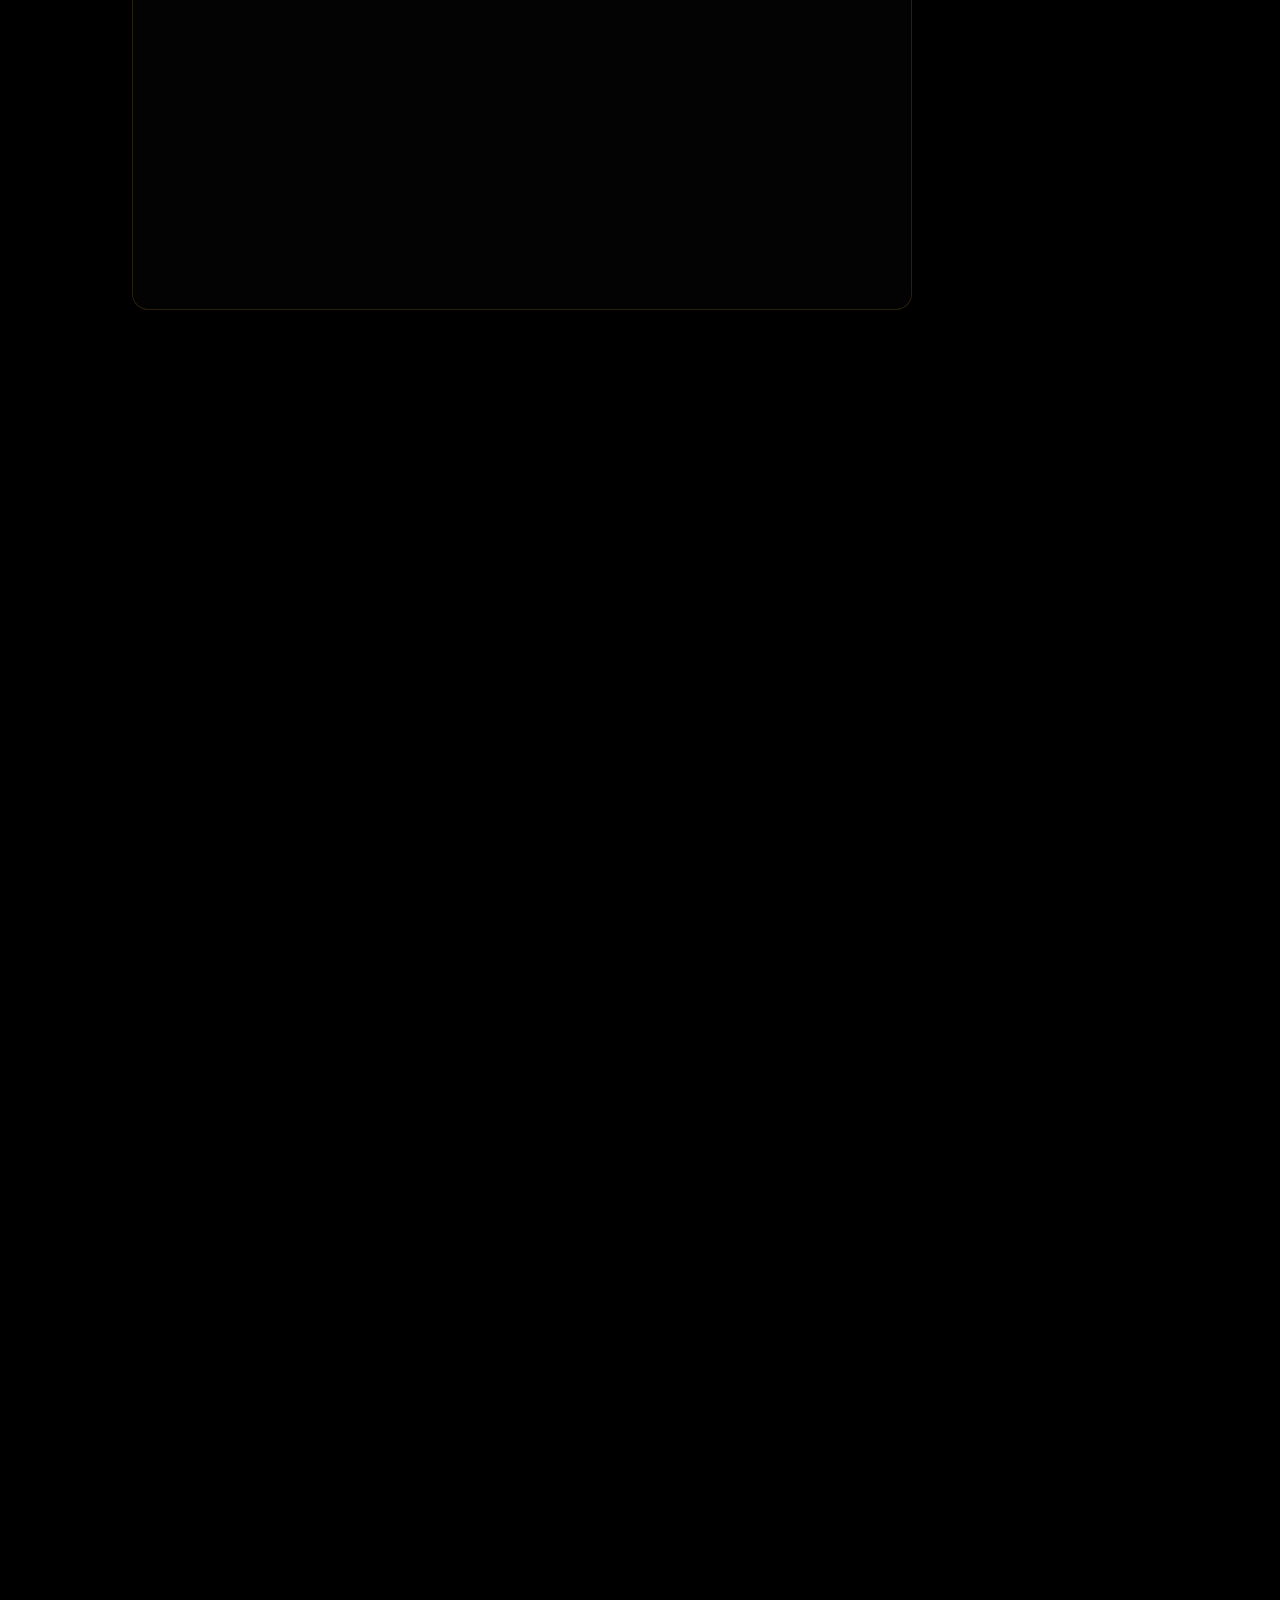
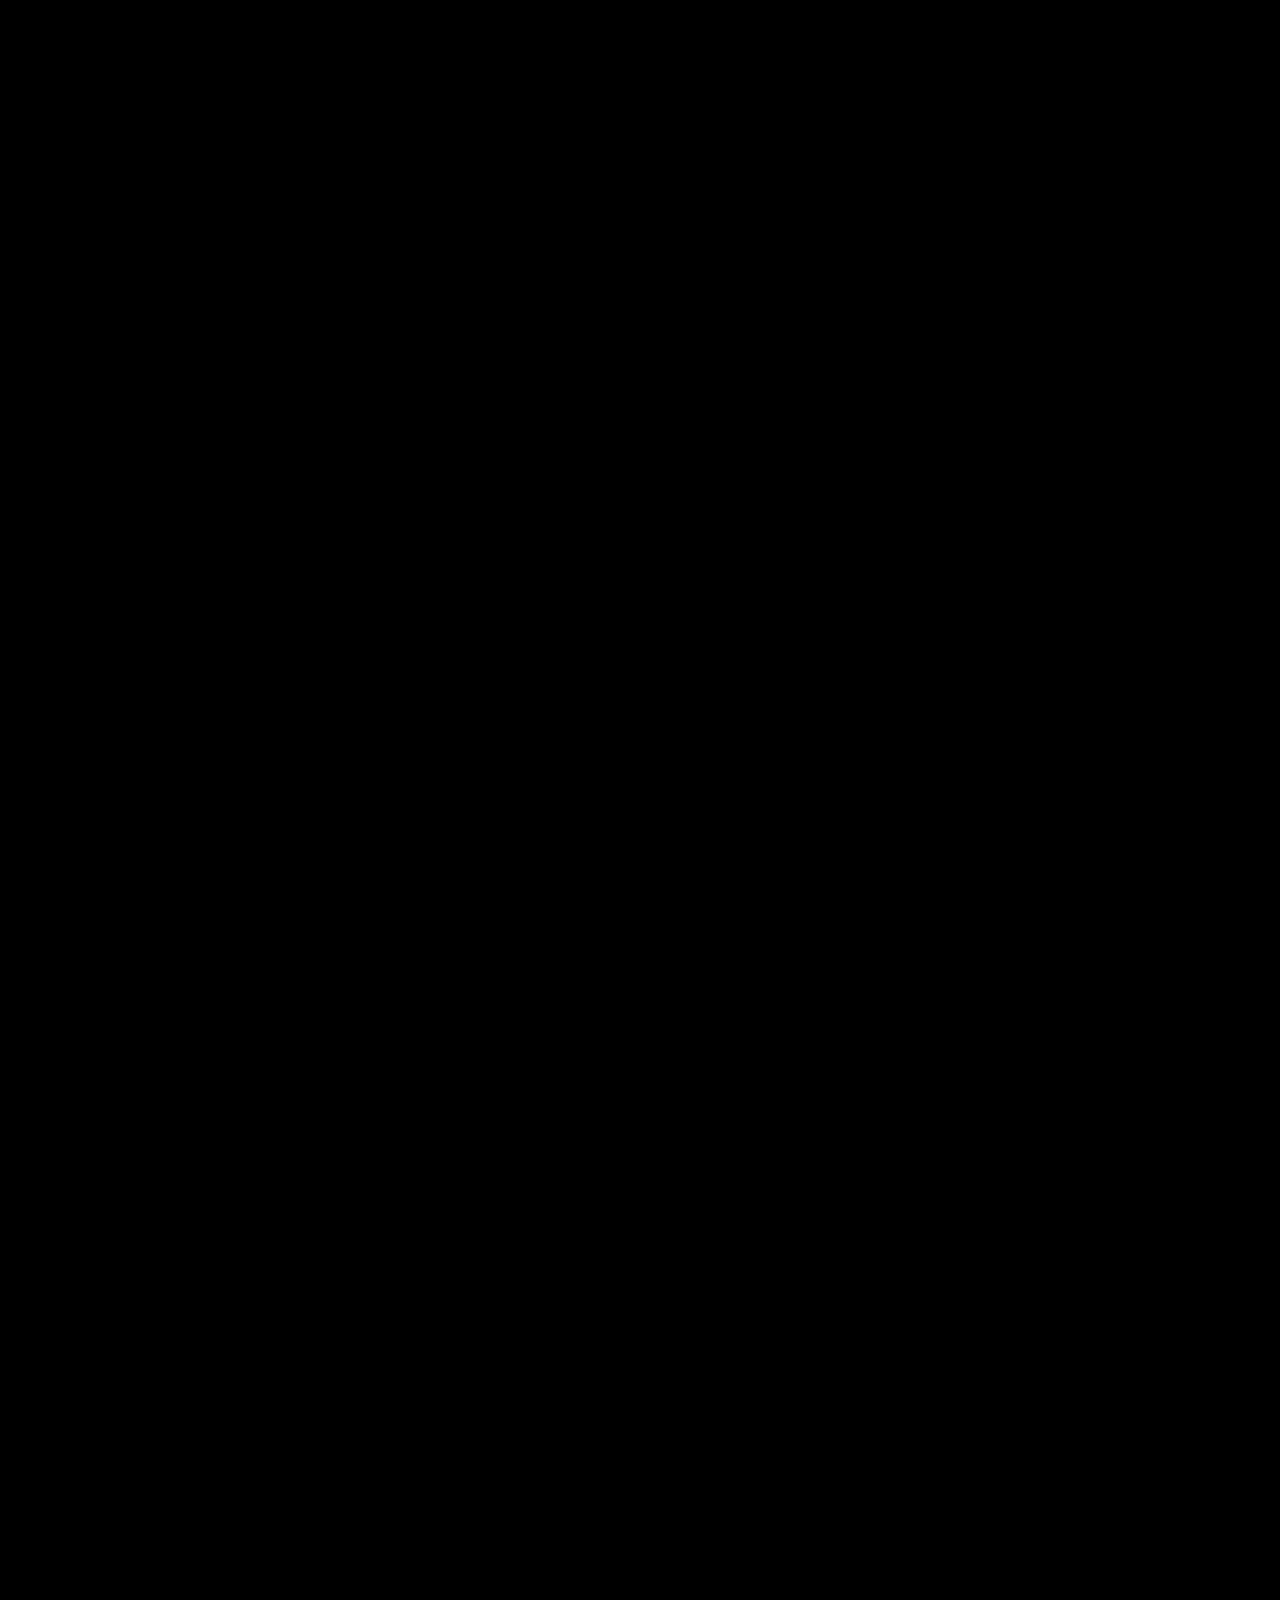
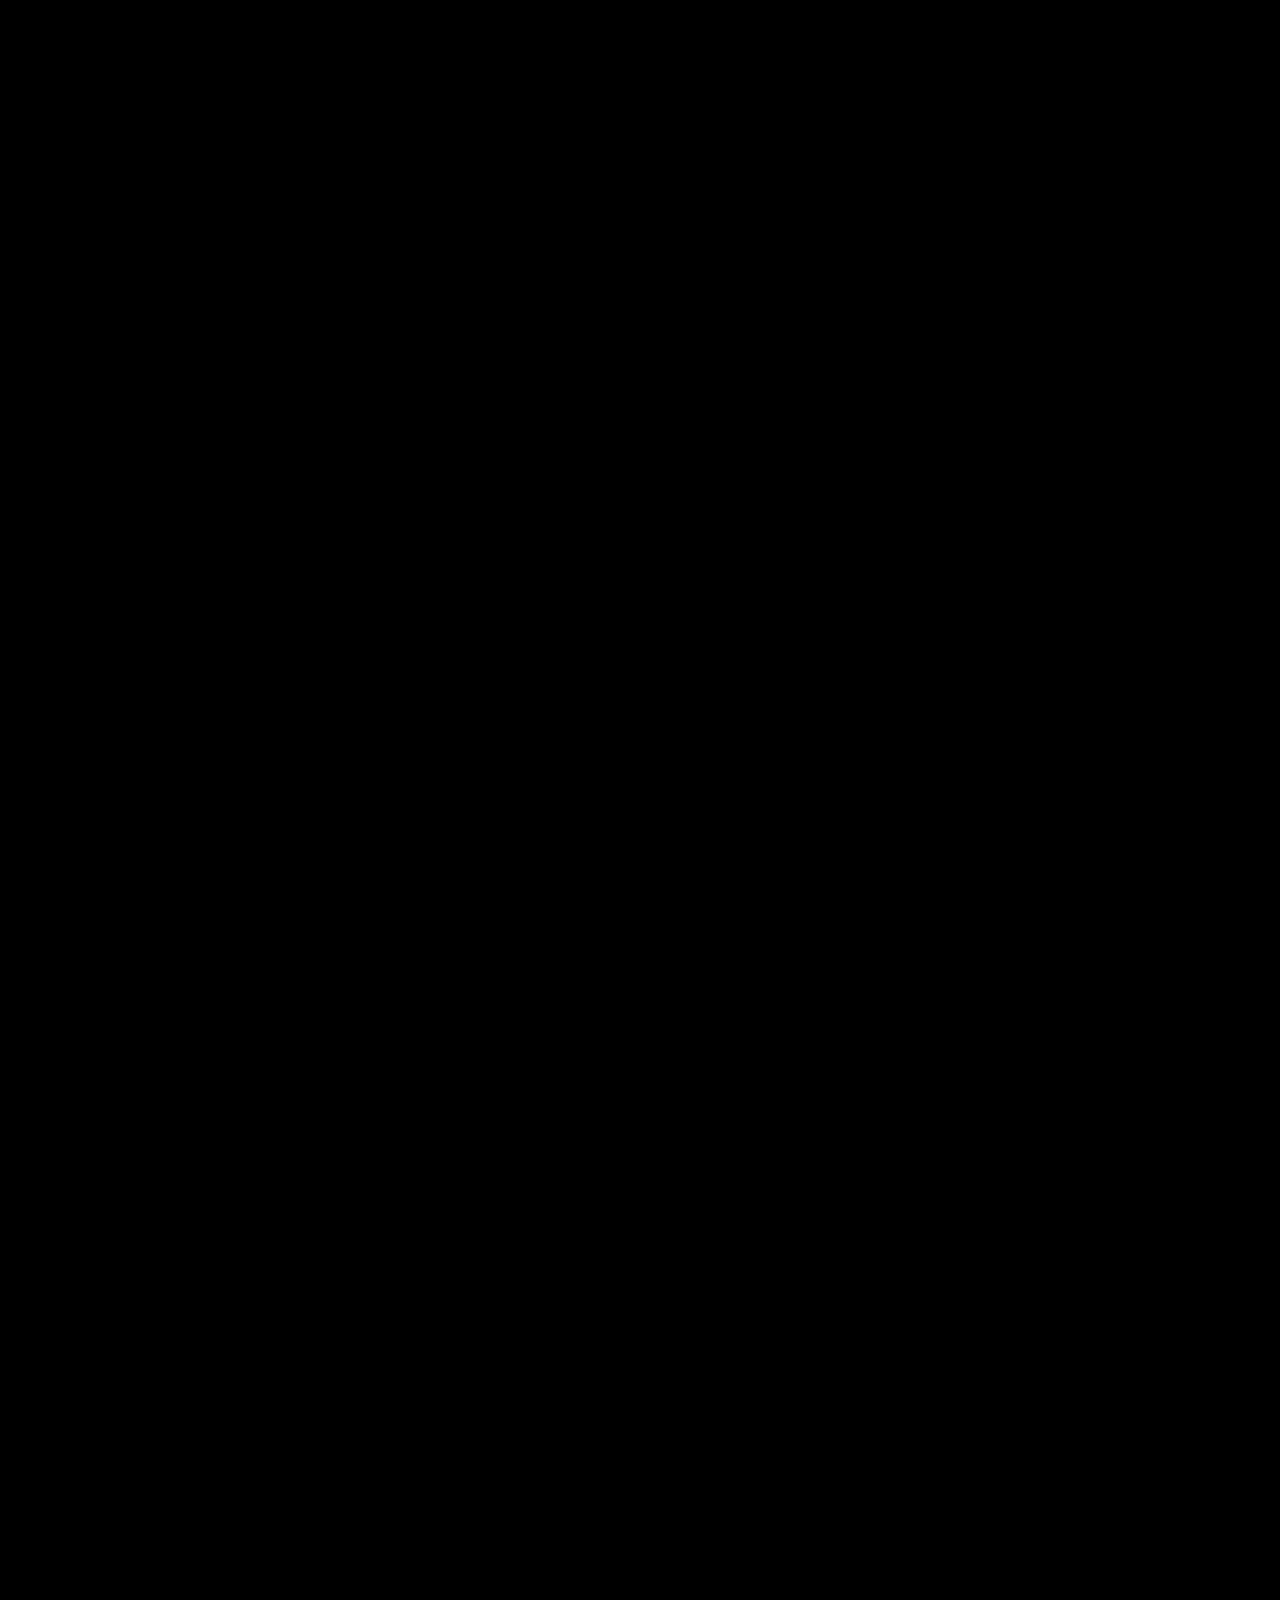
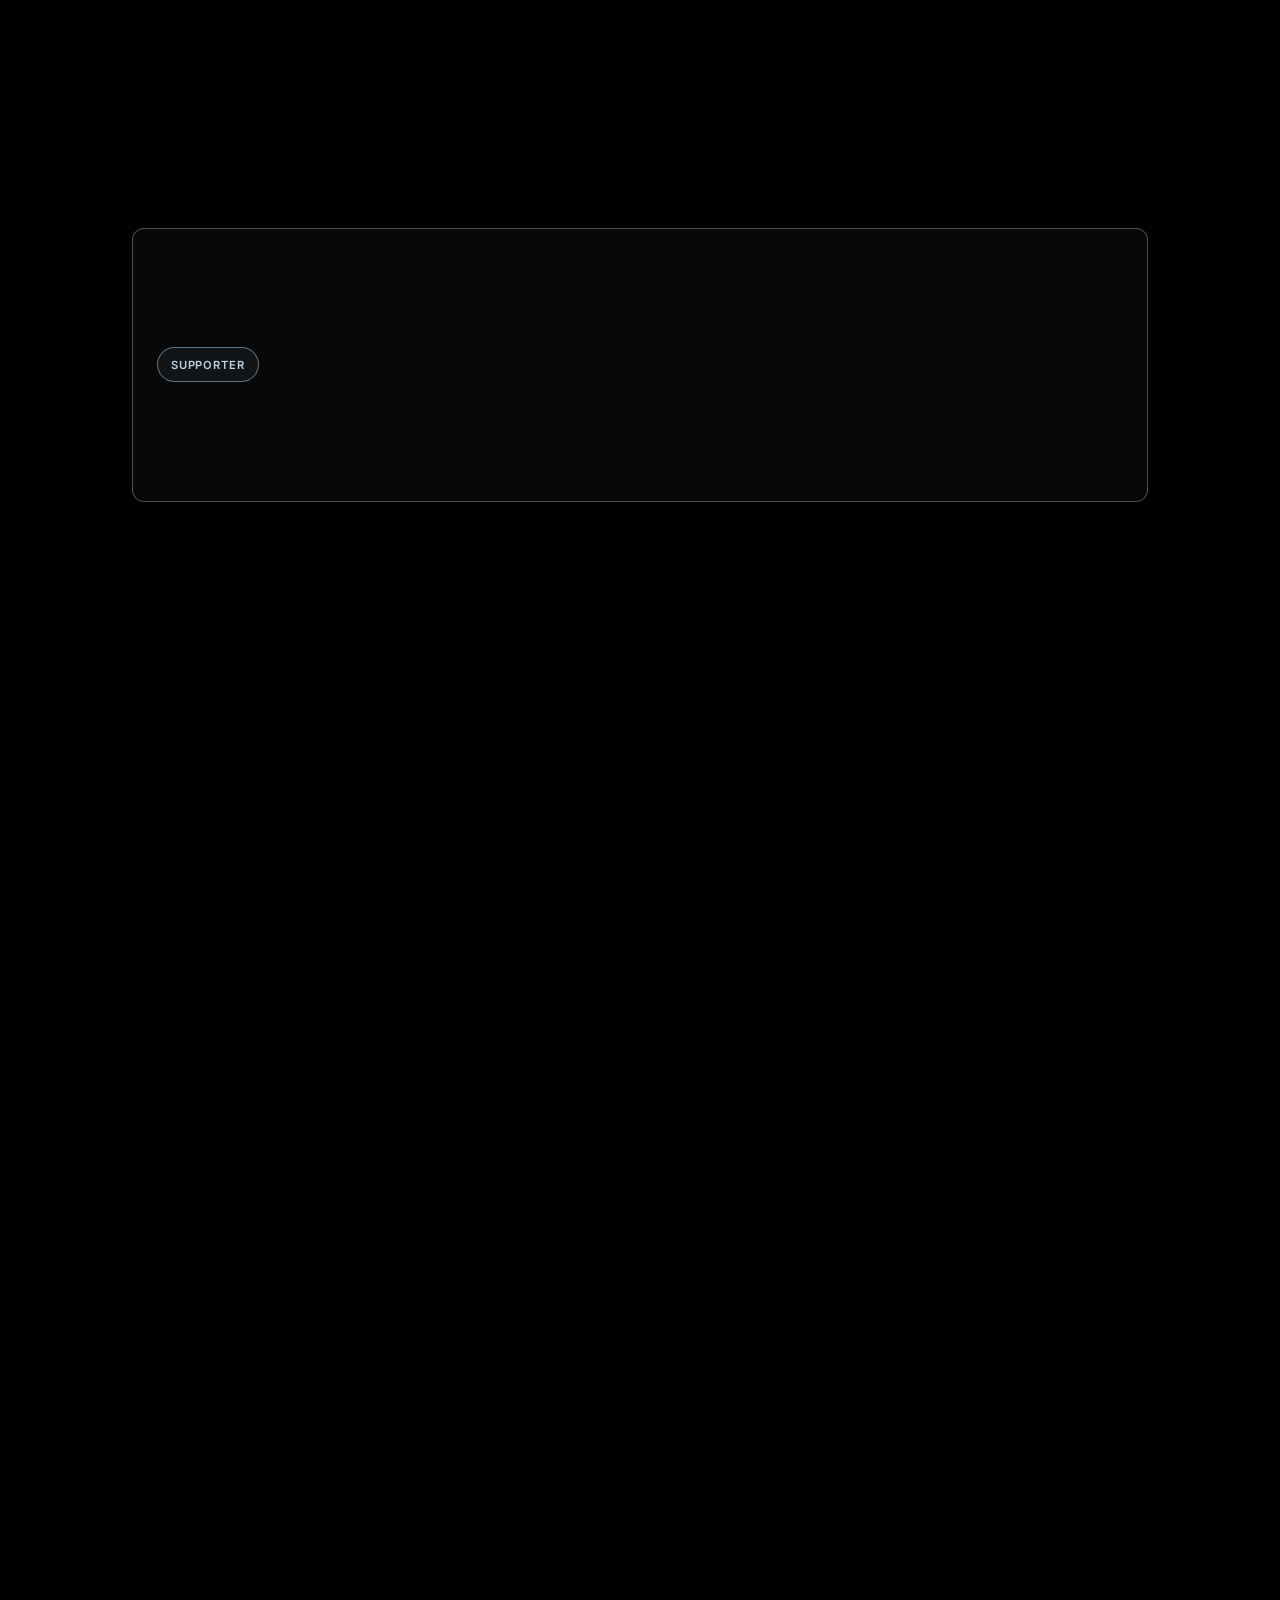
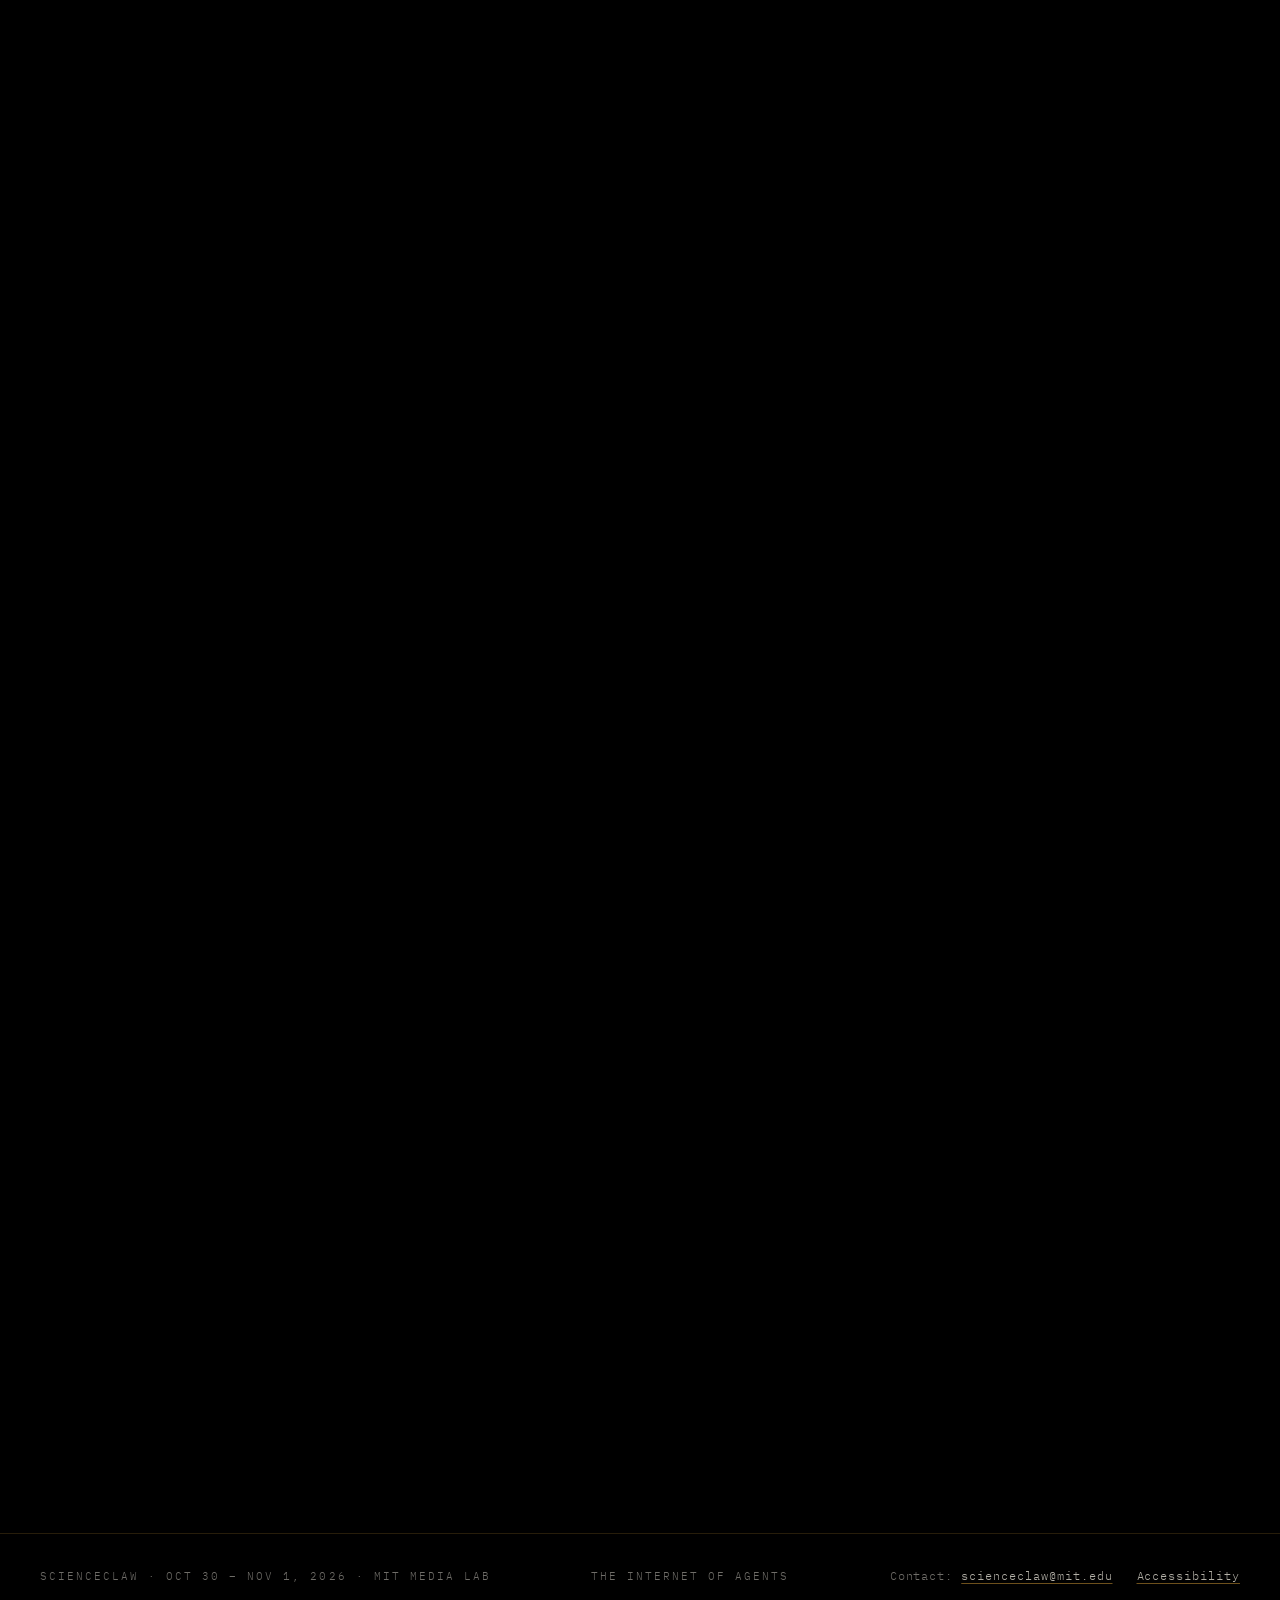
==== commit 02b97d70: "Remove dataset and lab access resource cards" ====
--- a/swarm/index.html
+++ b/swarm/index.html
@@ -157,12 +157,10 @@
           We will provide access to a shared pool of resources, including compute, models, tools, and other infrastructure, where available. Resources are limited and will be allocated based on project needs, technical fit, and availability.
         </p>
         <div class="card-grid">
-          <div class="card reveal"><span class="card__num">R1</span><h4>Scientific datasets</h4><p>Shared corpora and domain data for grounding investigations.</p></div>
-          <div class="card reveal"><span class="card__num">R2</span><h4>AI models & tools</h4><p>Foundation models, agent frameworks, and open tooling to compose into collectives.</p></div>
-          <div class="card reveal"><span class="card__num">R3</span><h4>Compute & tokens</h4><p>Shared compute and model resources may be available for project work, subject to project needs, technical fit, and availability.</p></div>
-          <div class="card reveal"><span class="card__num">R4</span><h4>Hardware</h4><p>Microcontrollers, sensors, and instruments for agents that act in the world.</p></div>
-          <div class="card reveal"><span class="card__num">R5</span><h4>Lab access</h4><p>Cloud labs and experimental infrastructure for closing the loop on real experiments.</p></div>
-          <div class="card reveal"><span class="card__num">R6</span><h4>Open problem space</h4><p>Sponsor-led challenges provide concrete inspiration — unexpected approaches welcome.</p></div>
+          <div class="card reveal"><span class="card__num">R1</span><h4>AI models & tools</h4><p>Foundation models, agent frameworks, and open tooling to compose into collectives.</p></div>
+          <div class="card reveal"><span class="card__num">R2</span><h4>Compute & tokens</h4><p>Shared compute and model resources may be available for project work, subject to project needs, technical fit, and availability.</p></div>
+          <div class="card reveal"><span class="card__num">R3</span><h4>Hardware</h4><p>Microcontrollers, sensors, and instruments for agents that act in the world.</p></div>
+          <div class="card reveal"><span class="card__num">R4</span><h4>Open problem space</h4><p>Sponsor-led challenges provide concrete inspiration — unexpected approaches welcome.</p></div>
         </div>
         <p class="reveal">
           The goal is not to prove that one model is best. Teams can use, reuse, modify, and combine available technology—including capabilities developed during the event—to build a functioning decentralized system that accomplishes something scientifically meaningful.
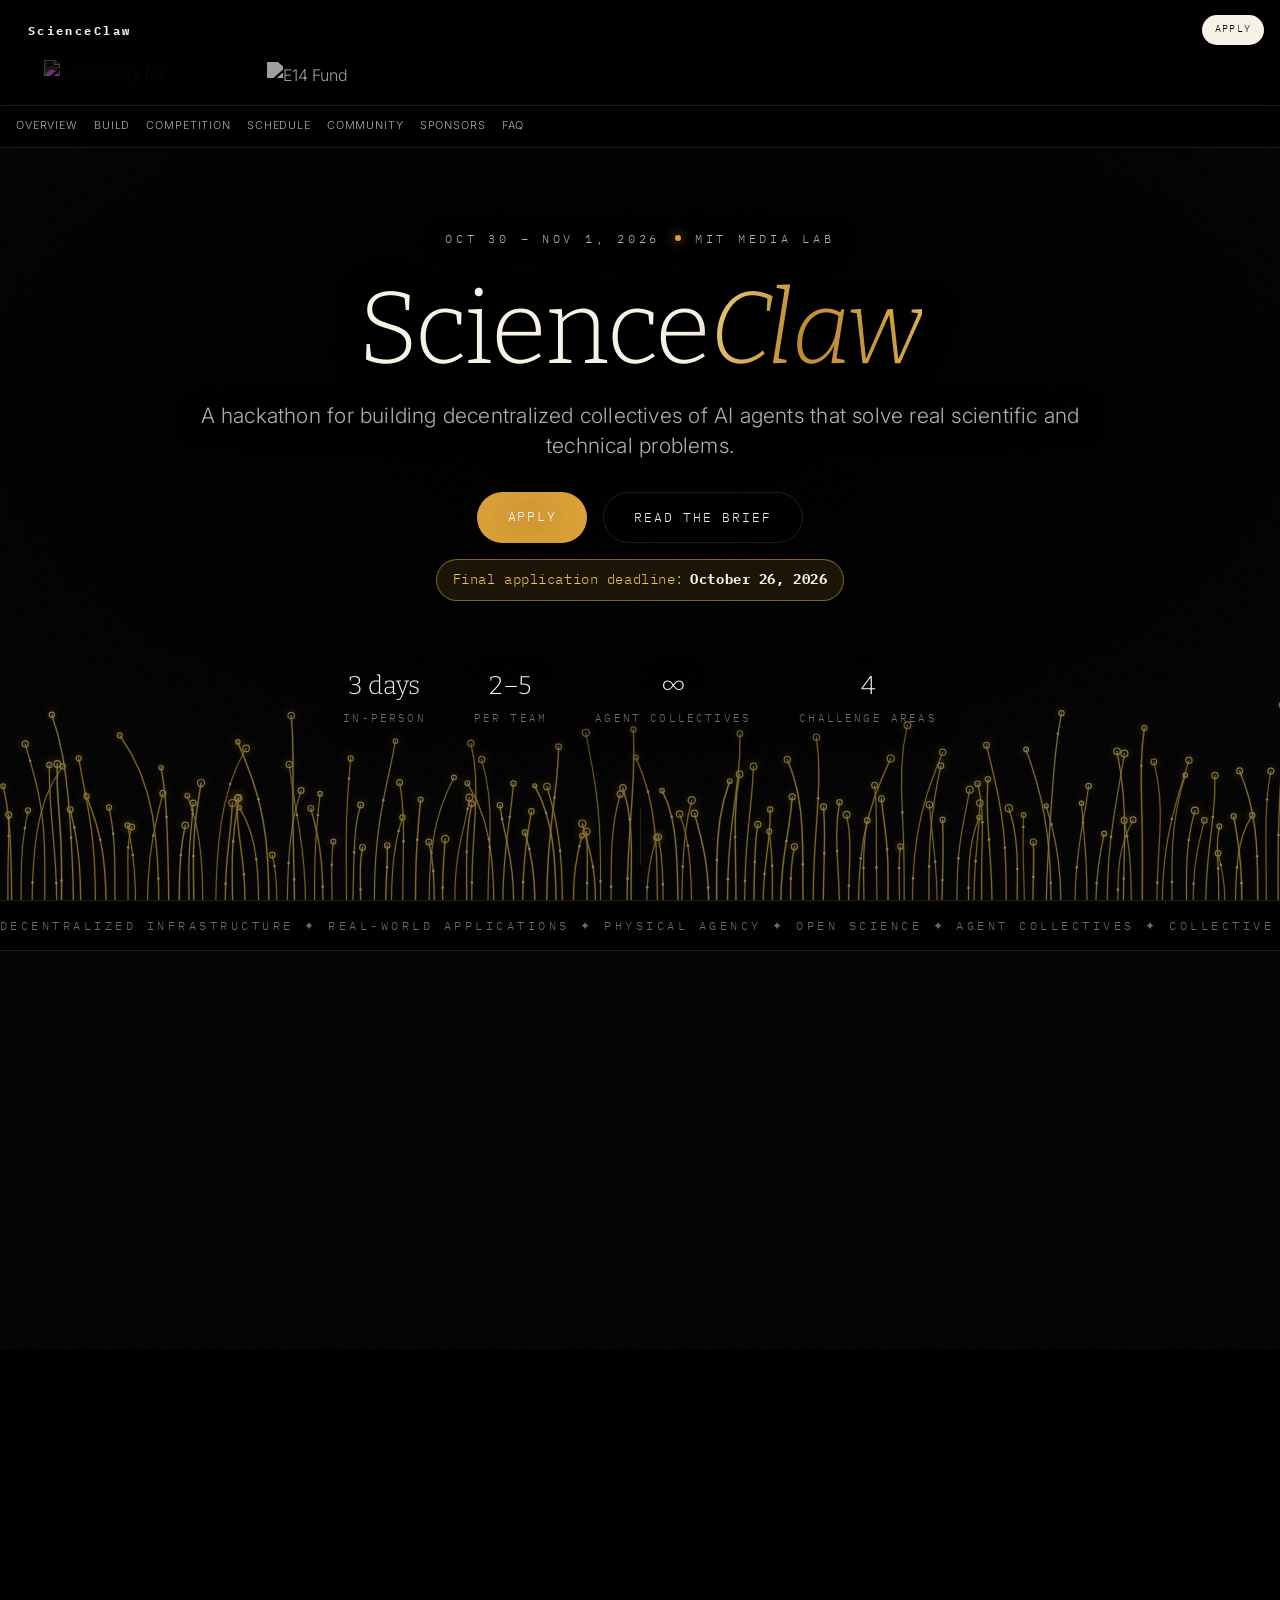
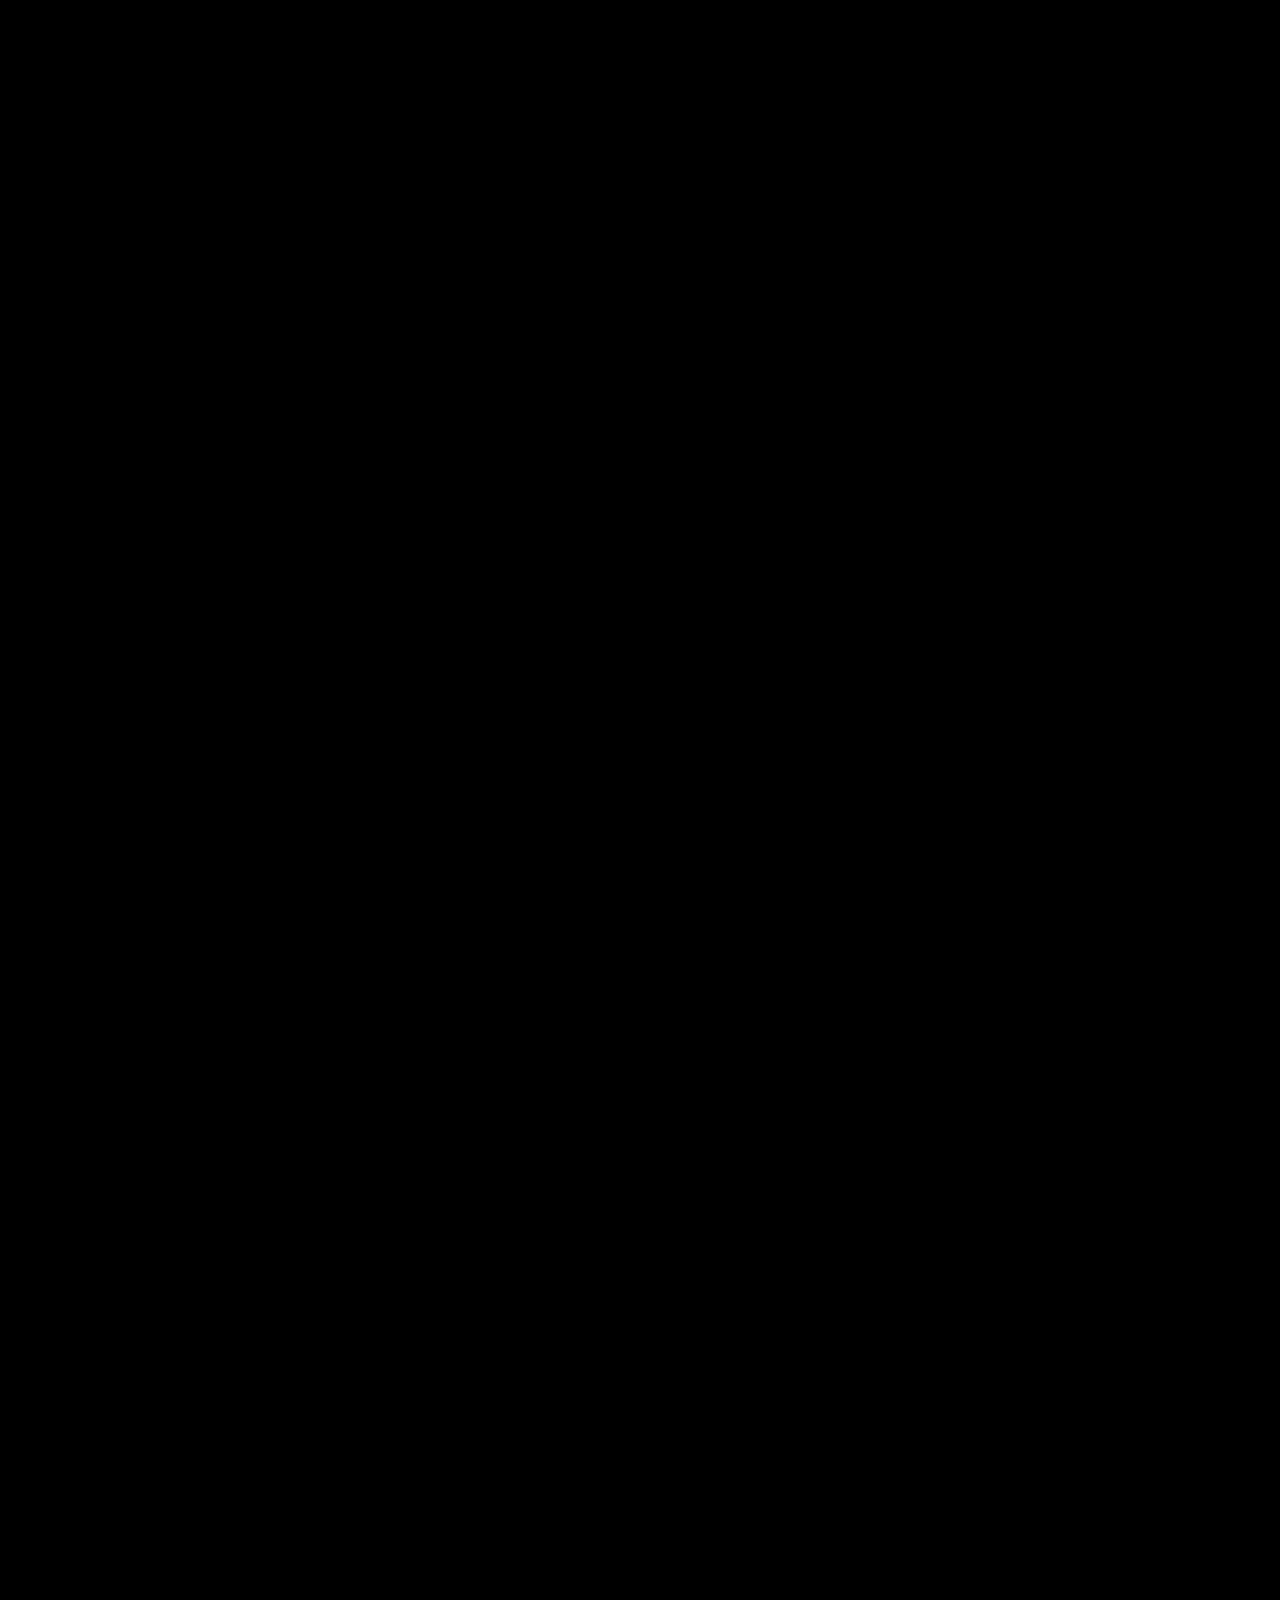
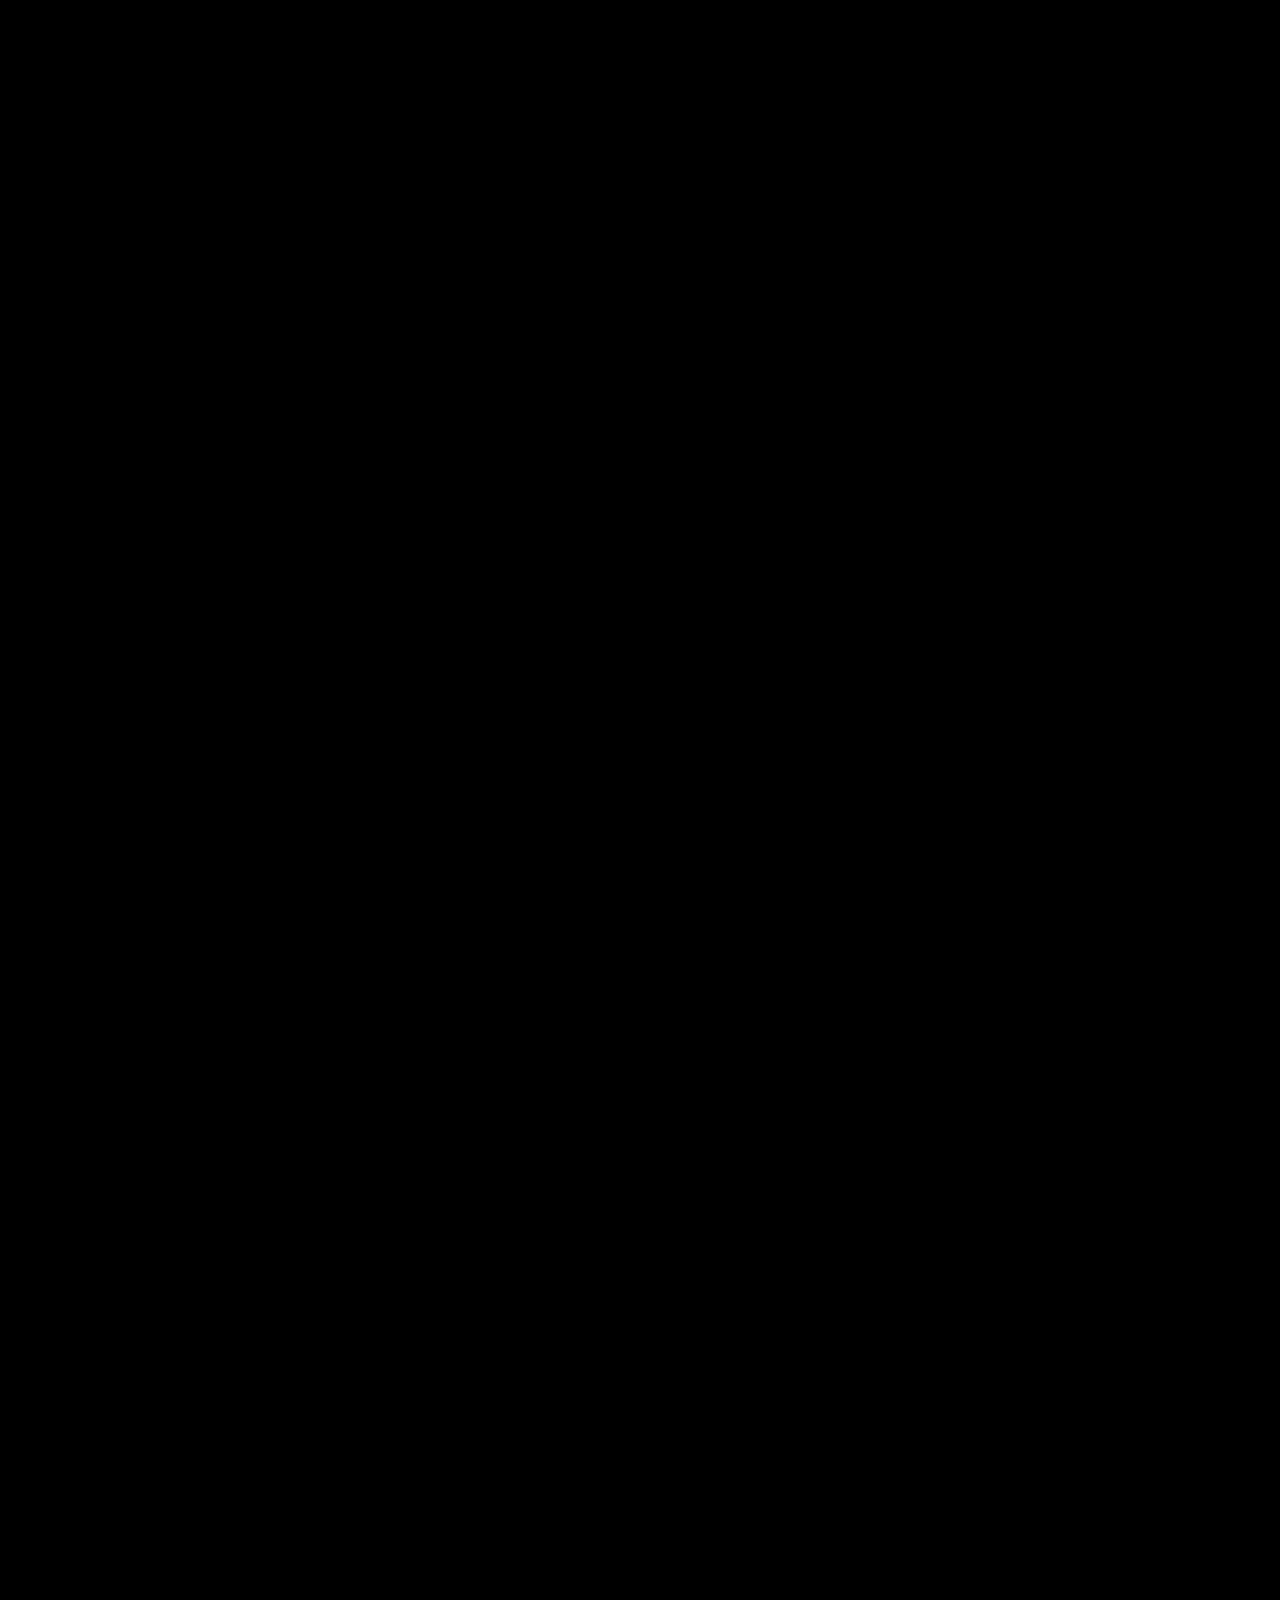
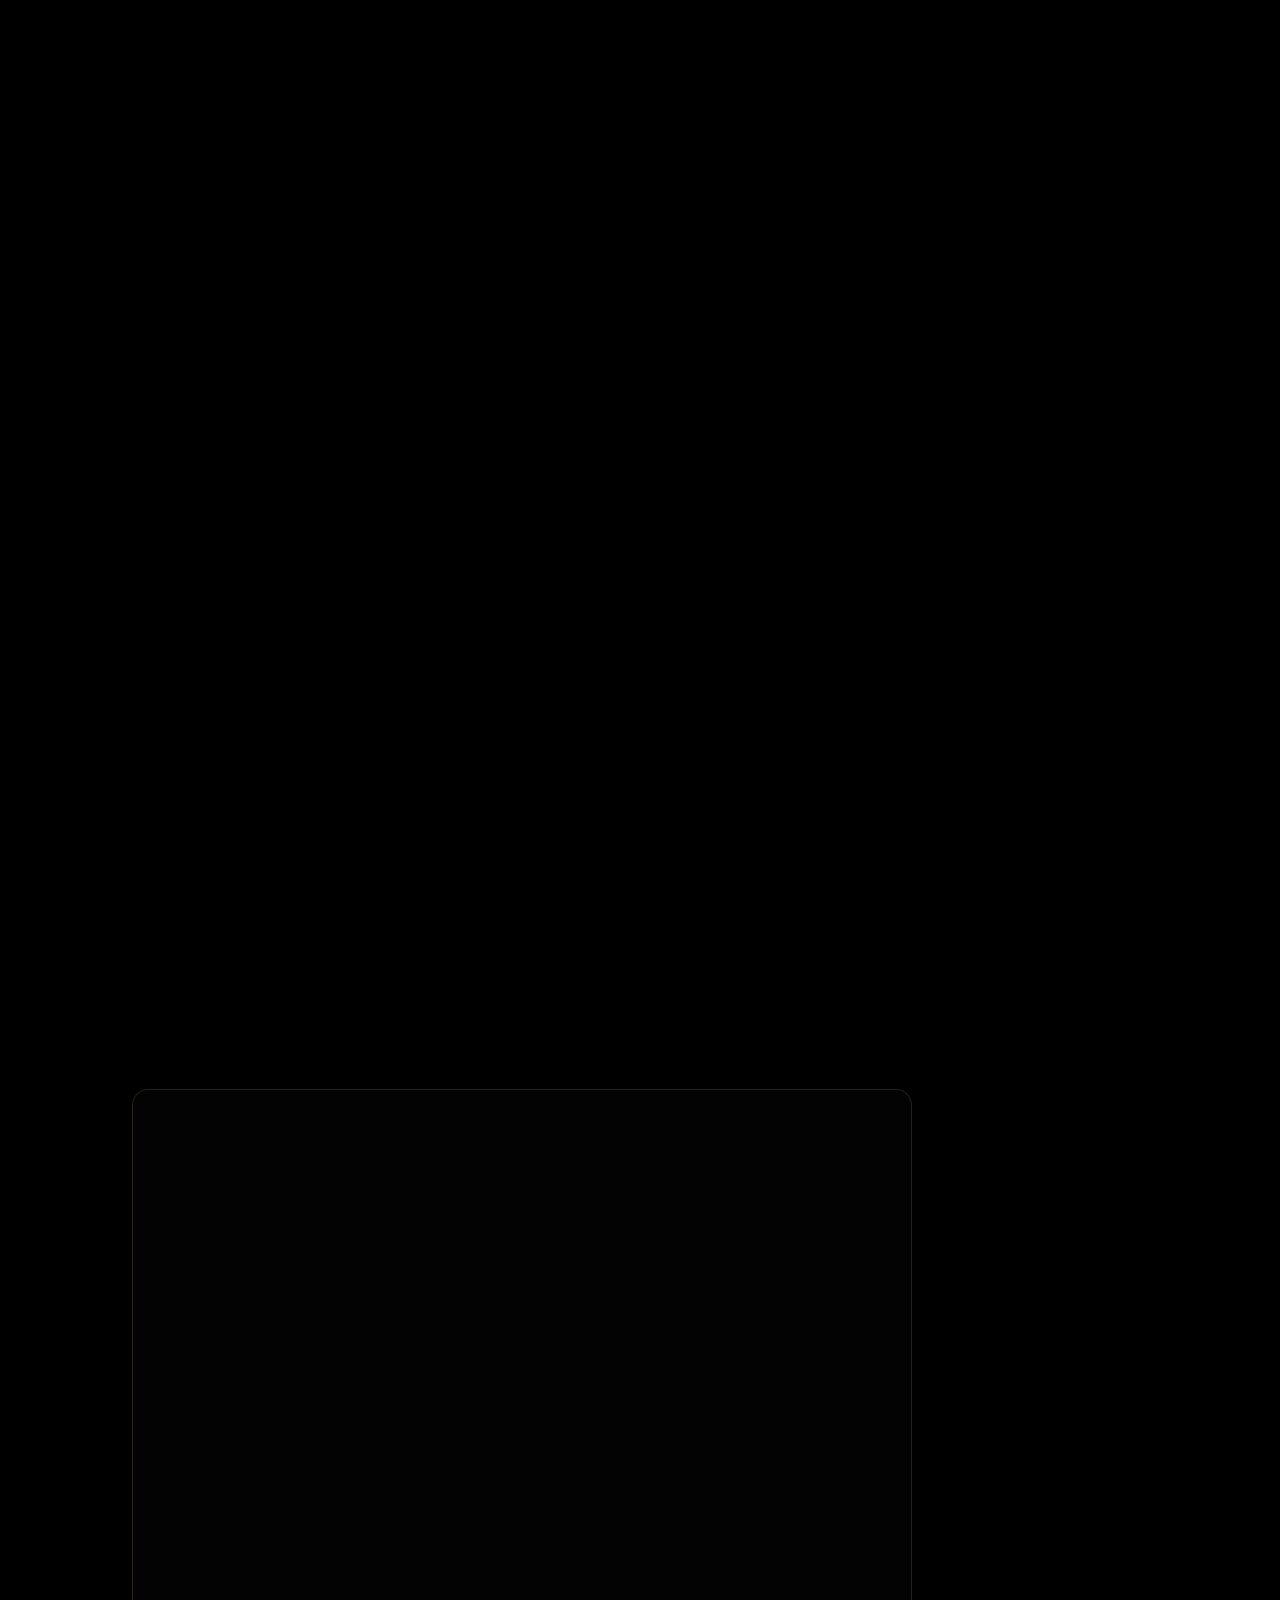
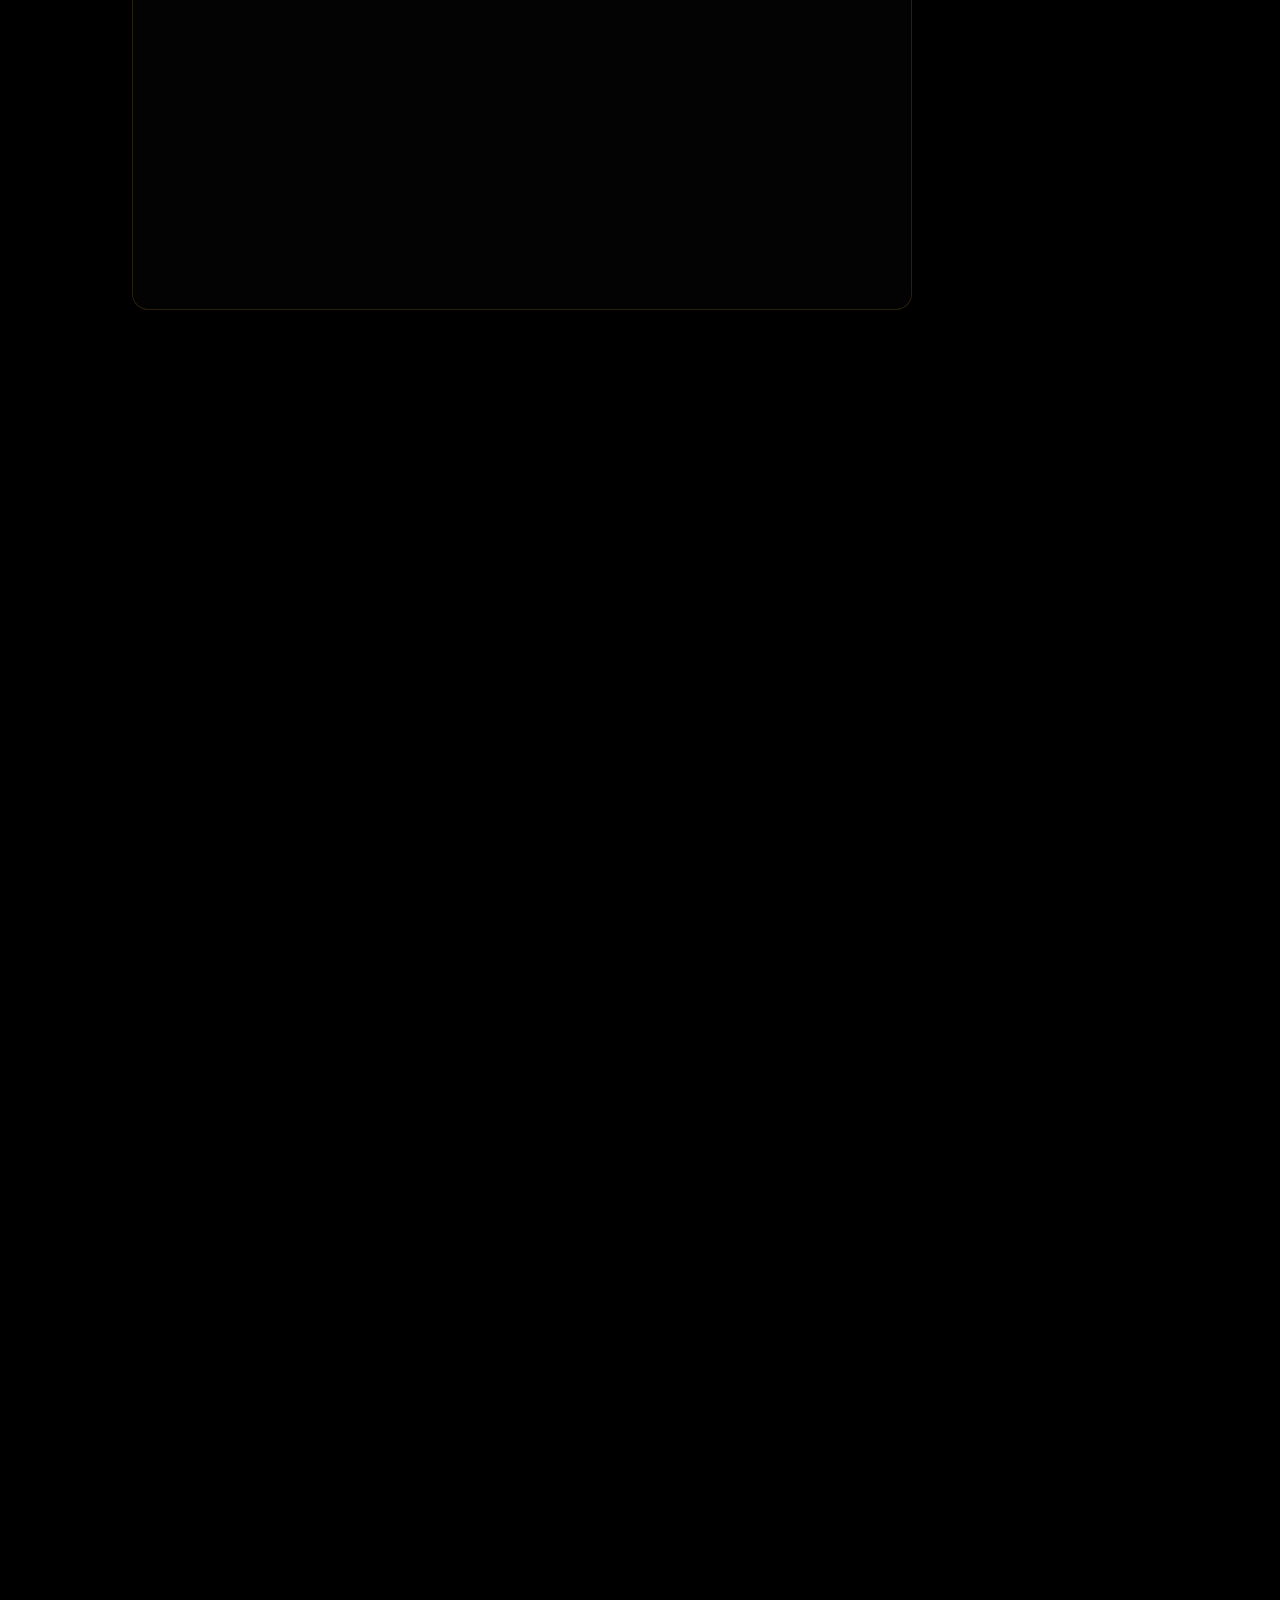
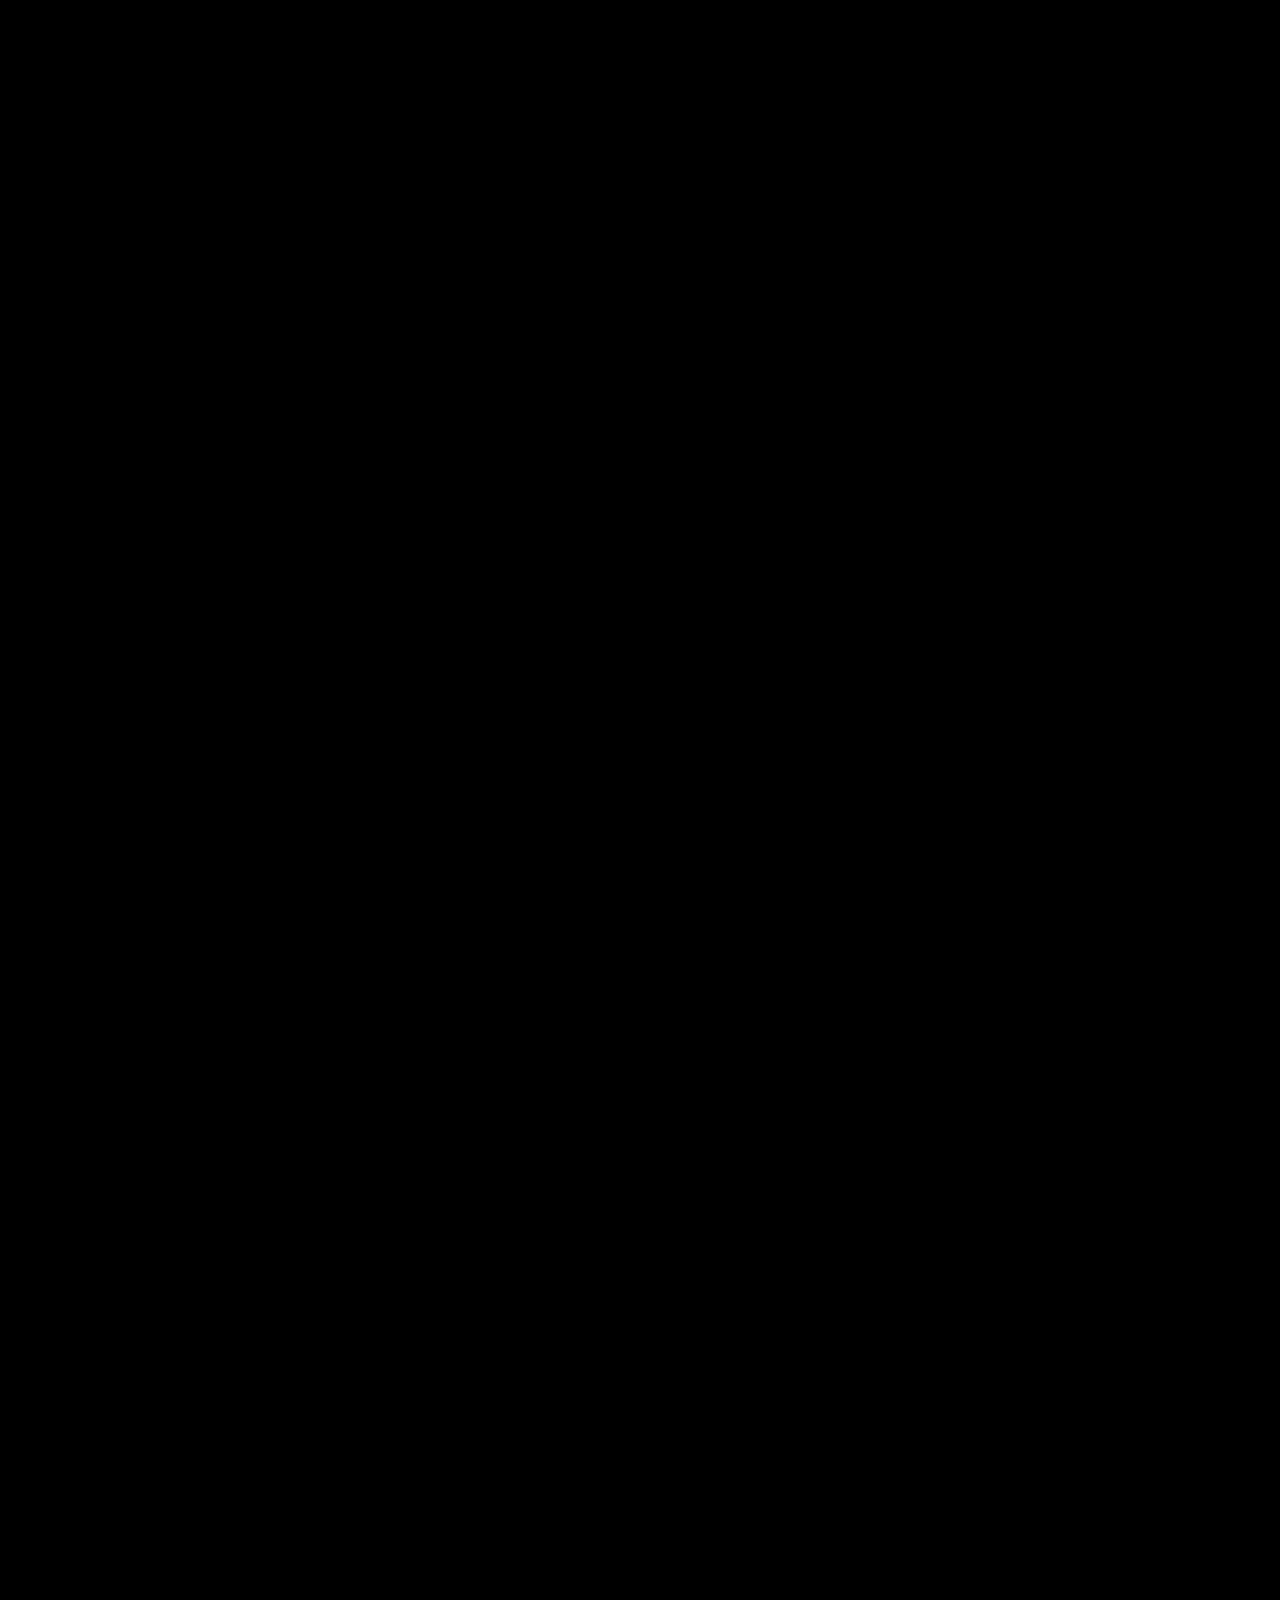
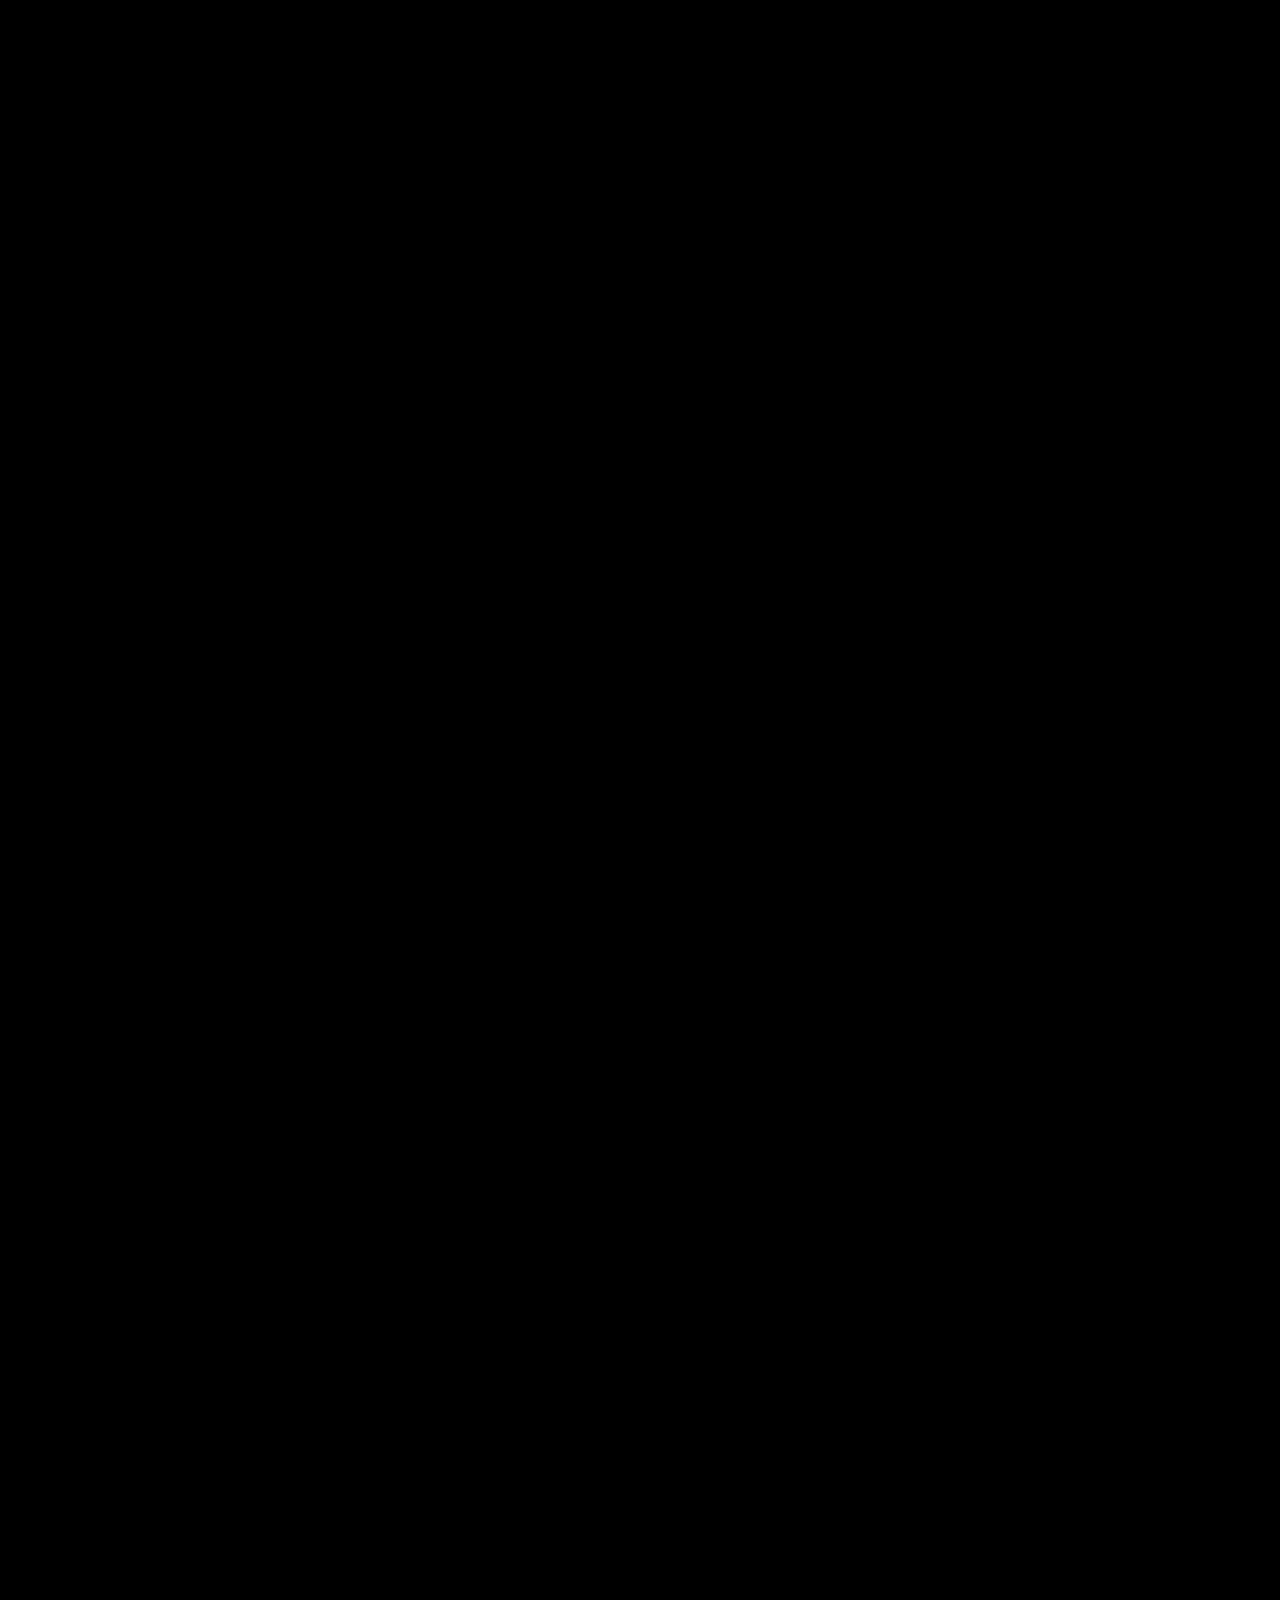
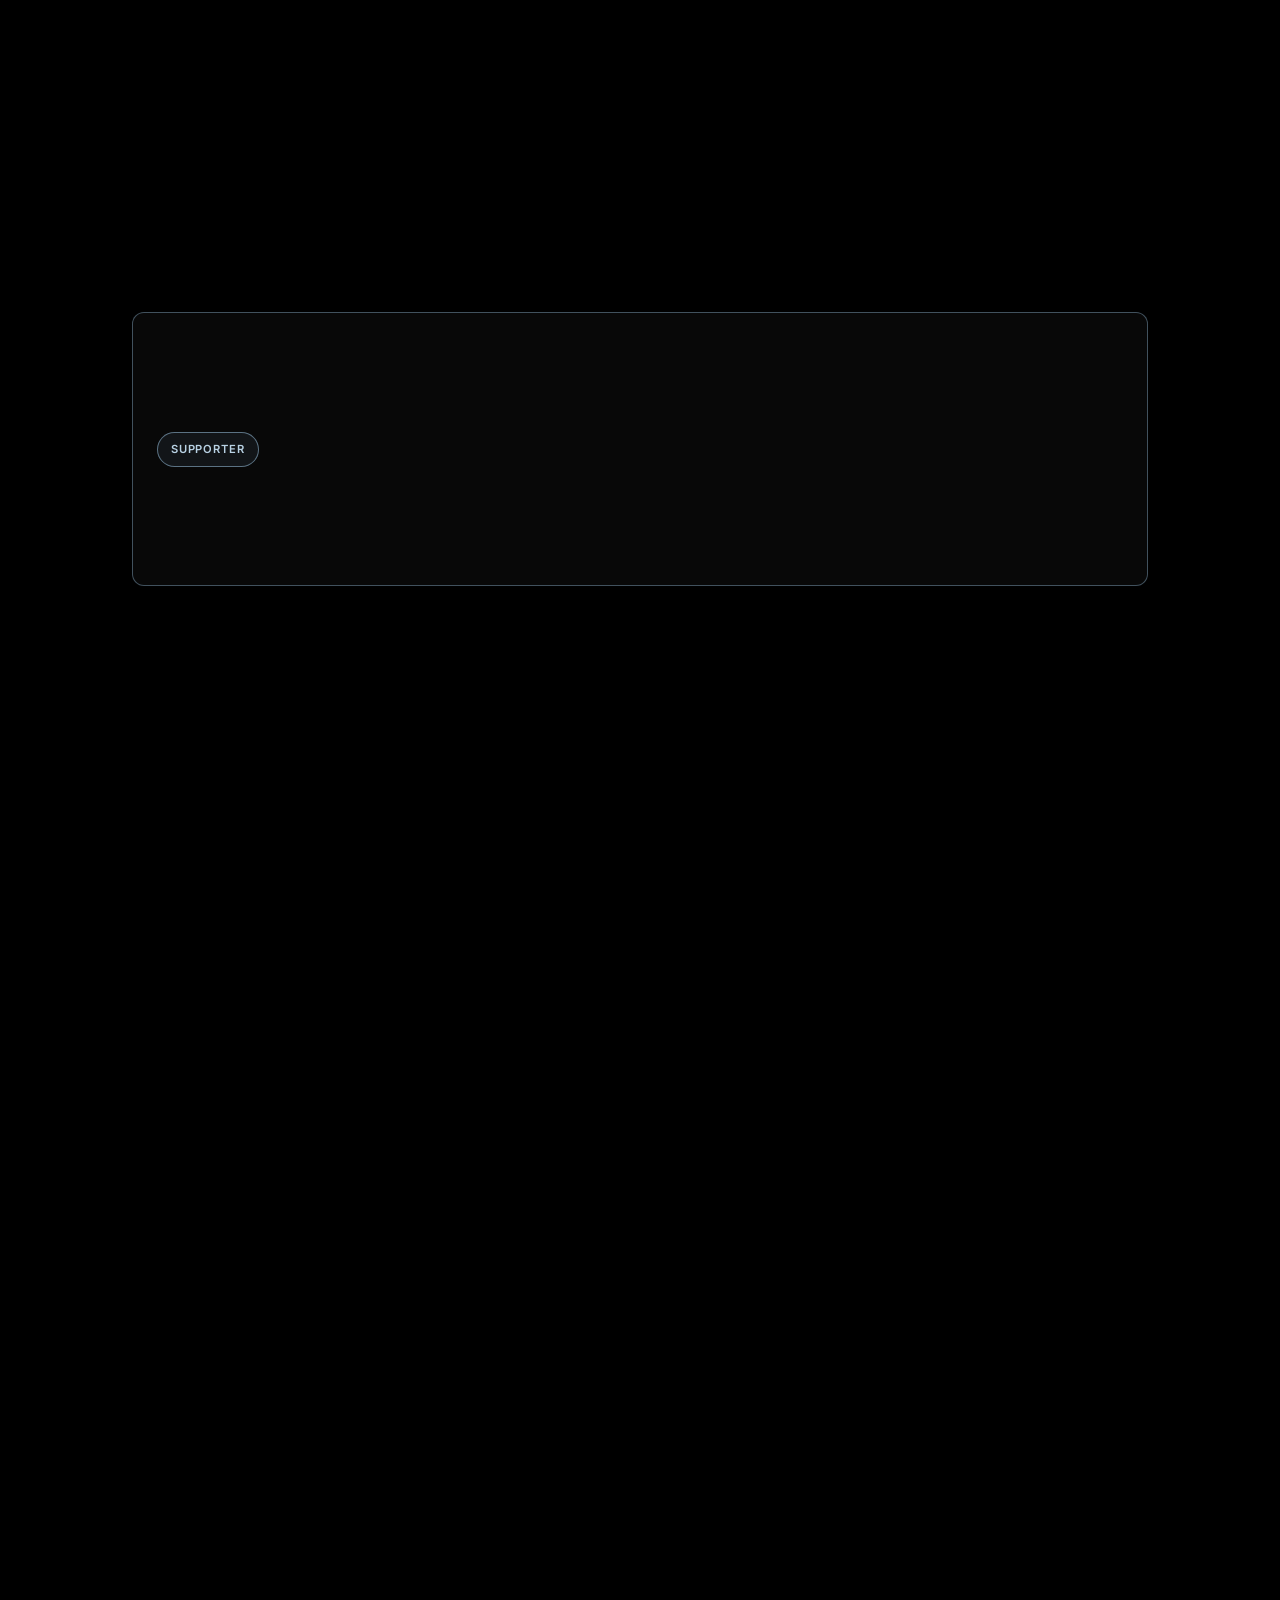
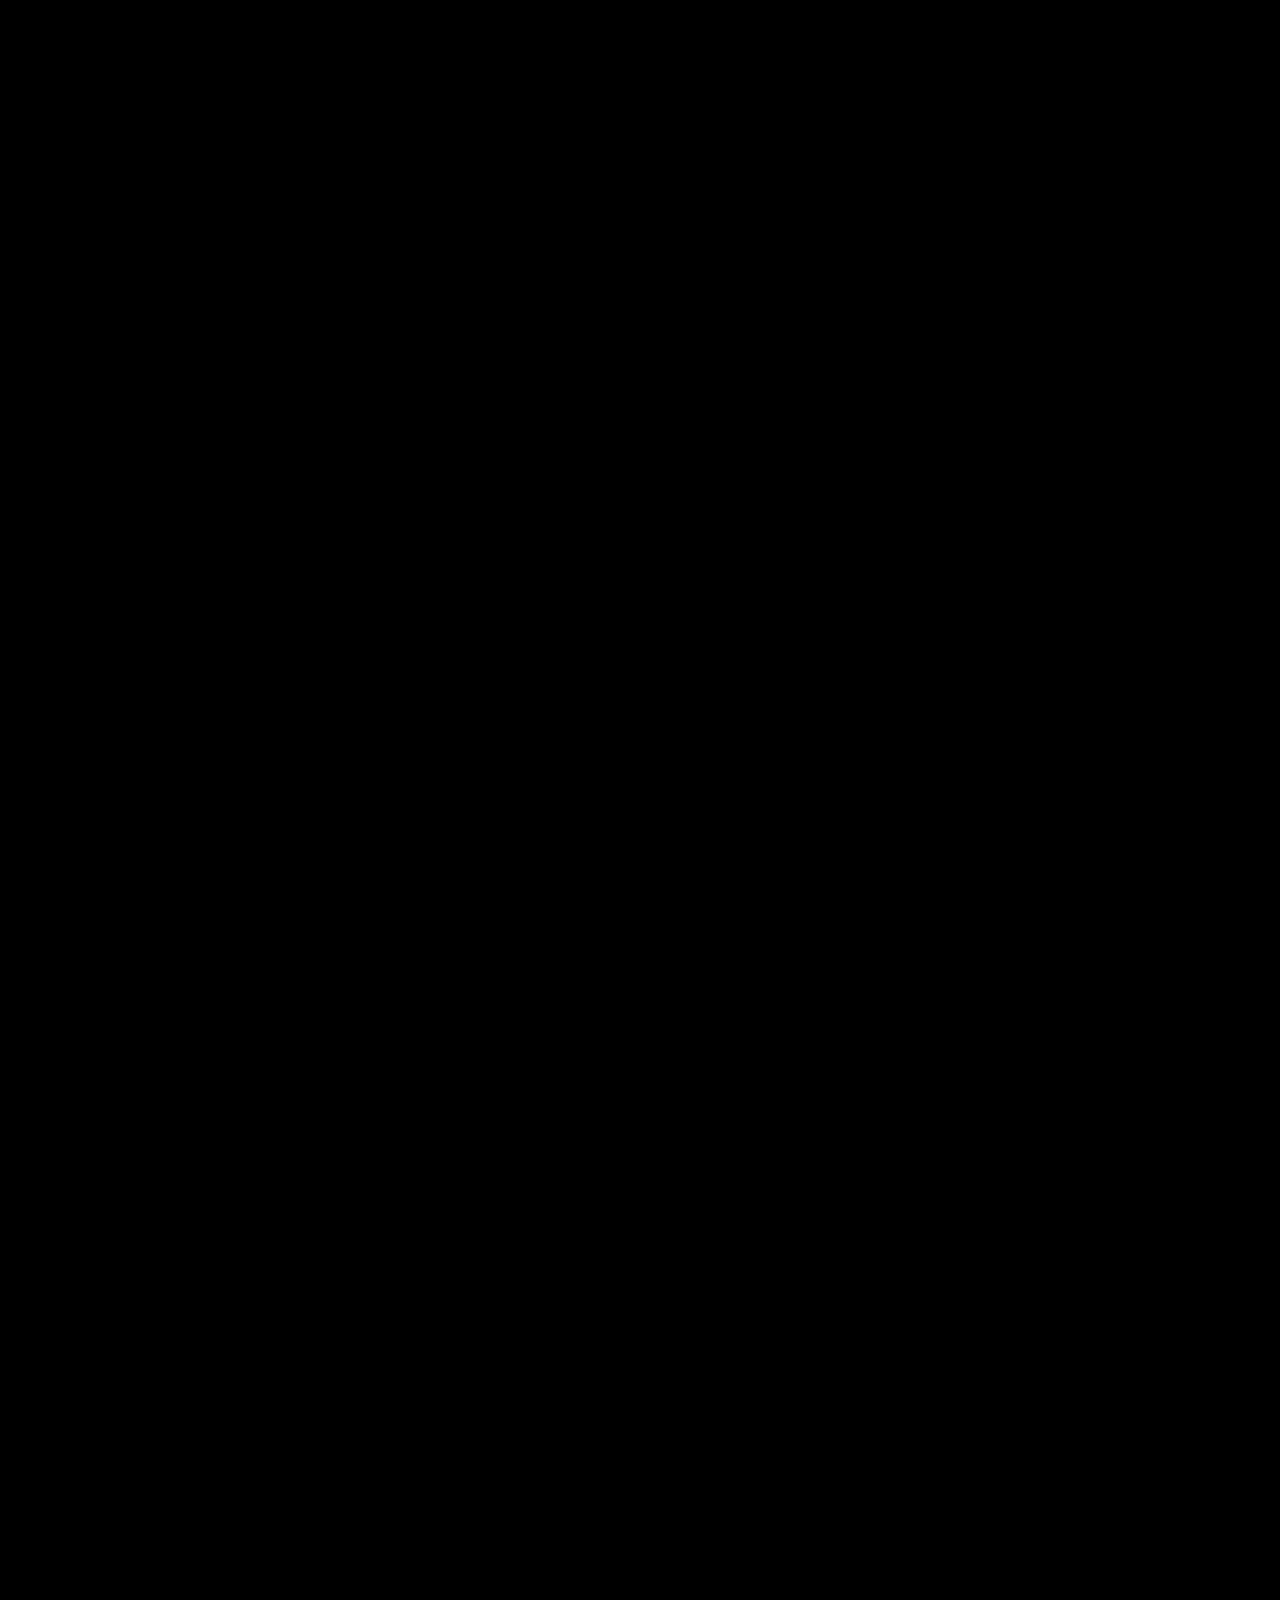
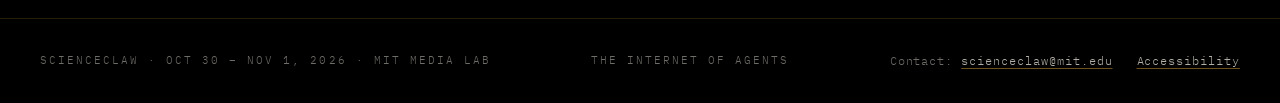
==== commit 0d87c317: "Update schedule locations and final event times" ====
--- a/swarm/index.html
+++ b/swarm/index.html
@@ -13,7 +13,7 @@
   <link rel="preconnect" href="https://fonts.googleapis.com" />
   <link rel="preconnect" href="https://fonts.gstatic.com" crossorigin />
   <link href="https://fonts.googleapis.com/css2?family=Bitter:ital,opsz,wght@0,6..12,300;0,6..12,400;0,6..12,600;1,6..12,300;1,6..12,400&family=DM+Serif+Display&family=Inter:wght@300;400;500;600&family=IBM+Plex+Mono:wght@400;700&display=swap" rel="stylesheet" />
-  <link rel="stylesheet" href="css/styles.css?v=20261030-openai-supporter" />
+  <link rel="stylesheet" href="css/styles.css?v=20261030-schedule-rooms" />
   <script type="importmap">
     {
       "imports": {
@@ -343,33 +343,31 @@
           <h3 class="schedule-day__title" id="schedule-friday-title">Friday</h3>
           <ol class="schedule-events">
             <li><time datetime="17:00">5:00 PM</time><div class="schedule-event__details"><span class="schedule-event__name">Registration begins</span></div></li>
-            <li><time datetime="17:00">5:00–6:00 PM</time><div class="schedule-event__details"><span class="schedule-event__name">Dinner<br />presented by MIT School of Engineering</span></div></li>
-            <li><time datetime="18:00">6:00–6:30 PM</time><div class="schedule-event__details"><span class="schedule-event__name">Welcome and Introductions</span></div></li>
-            <li><time datetime="18:30">6:30–7:30 PM</time><div class="schedule-event__details"><span class="schedule-event__name">NVIDIA: Agentic Methods for ALCHEMI and BioNeMo</span></div></li>
-            <li><time datetime="19:30">7:30–8:00 PM</time><div class="schedule-event__details"><span class="schedule-event__name">Platform and Challenge Presentations</span></div></li>
-            <li><time datetime="20:00">8:00–9:00 PM</time><div class="schedule-event__details"><span class="schedule-event__name">Team Forming</span></div></li>
+            <li><time datetime="17:00">5:00–6:00 PM</time><div class="schedule-event__details"><span class="schedule-event__name">Dinner<br />presented by MIT School of Engineering</span><span class="schedule-event__location">Location: Winter Garden</span></div></li>
+            <li><time datetime="18:00">6:00–6:30 PM</time><div class="schedule-event__details"><span class="schedule-event__name">Welcome and Introductions</span><span class="schedule-event__location">Location: Main Stage</span></div></li>
+            <li><time datetime="18:30">6:30–7:30 PM</time><div class="schedule-event__details"><span class="schedule-event__name">NVIDIA: Agentic Methods for ALCHEMI and BioNeMo</span><span class="schedule-event__location">Location: Main Stage</span></div></li>
+            <li><time datetime="19:30">7:30–8:00 PM</time><div class="schedule-event__details"><span class="schedule-event__name">Platform and Challenge Presentations</span><span class="schedule-event__location">Location: Main Stage</span></div></li>
+            <li><time datetime="20:00">8:00–9:00 PM</time><div class="schedule-event__details"><span class="schedule-event__name">Team Forming</span><span class="schedule-event__location">Location: Main Stage</span></div></li>
           </ol>
         </article>
         <article class="schedule-day reveal" aria-labelledby="schedule-saturday-title">
           <h3 class="schedule-day__title" id="schedule-saturday-title">Saturday</h3>
           <ol class="schedule-events">
-            <li><time datetime="09:00">9:00–10:00 AM</time><div class="schedule-event__details"><span class="schedule-event__name">Breakfast<br />presented by Romix Biosciences</span></div></li>
-            <li><time datetime="10:00">10:00–11:00 AM</time><div class="schedule-event__details"><span class="schedule-event__name">Formlabs Preform API Demo</span></div></li>
-            <li><time datetime="13:00">1:00 PM</time><div class="schedule-event__details"><span class="schedule-event__name">Lunch<br />presented by Stifel Venture Banking</span></div></li>
-            <li><time datetime="14:00">2:00–7:00 PM</time><div class="schedule-event__details"><span class="schedule-event__name">Mentor Sessions with Reactorfield</span></div></li>
-            <li><time datetime="19:00">7:00 PM</time><div class="schedule-event__details"><span class="schedule-event__name">Dinner<br />presented by Formlabs</span></div></li>
+            <li><time datetime="09:00">9:00–10:00 AM</time><div class="schedule-event__details"><span class="schedule-event__name">Breakfast<br />presented by Romix Biosciences</span><span class="schedule-event__location">Location: Winter Garden</span></div></li>
+            <li><time datetime="10:00">10:00–11:00 AM</time><div class="schedule-event__details"><span class="schedule-event__name">Formlabs Preform API Demo</span><span class="schedule-event__location">Location: Silverman Skyline</span></div></li>
+            <li><time datetime="13:00">1:00 PM</time><div class="schedule-event__details"><span class="schedule-event__name">Lunch<br />presented by Stifel Venture Banking</span><span class="schedule-event__location">Location: Winter Garden</span></div></li>
+            <li><time datetime="14:00">2:00–6:00 PM</time><div class="schedule-event__details"><span class="schedule-event__name">Mentor Sessions with Reactorfield</span></div></li>
+            <li><time datetime="19:00">7:00 PM</time><div class="schedule-event__details"><span class="schedule-event__name">Dinner<br />presented by Formlabs</span><span class="schedule-event__location">Location: Winter Garden</span></div></li>
           </ol>
         </article>
         <article class="schedule-day reveal" aria-labelledby="schedule-sunday-title">
           <h3 class="schedule-day__title" id="schedule-sunday-title">Sunday</h3>
           <ol class="schedule-events">
-            <li><time datetime="09:00">9:00–10:00 AM</time><div class="schedule-event__details"><span class="schedule-event__name">Breakfast<br />presented by Edison Scientific</span></div></li>
+            <li><time datetime="09:00">9:00–10:00 AM</time><div class="schedule-event__details"><span class="schedule-event__name">Breakfast<br />presented by Edison Scientific</span><span class="schedule-event__location">Location: Winter Garden</span></div></li>
             <li><time datetime="13:00">1:00 PM</time><div class="schedule-event__details"><span class="schedule-event__name">End of hacking - final slides due</span></div></li>
-            <li><time datetime="13:00">1:00 PM</time><div class="schedule-event__details"><span class="schedule-event__name">Lunch<br />presented by Lila Sciences</span></div></li>
-            <li><time datetime="14:30">2:30 PM</time><div class="schedule-event__details"><span class="schedule-event__name">Presentations &amp; Judging</span></div></li>
-            <li><time datetime="16:00">4:00 PM</time><div class="schedule-event__details"><span class="schedule-event__name">Snack Break</span></div></li>
-            <li><time datetime="16:30">4:30 PM</time><div class="schedule-event__details"><span class="schedule-event__name">Awards &amp; Closing Ceremony</span></div></li>
-            <li><time datetime="17:00">5:00 PM</time><div class="schedule-event__details"><span class="schedule-event__name">Cleanup</span></div></li>
+            <li><time datetime="13:00">1:00 PM</time><div class="schedule-event__details"><span class="schedule-event__name">Lunch<br />presented by Lila Sciences</span><span class="schedule-event__location">Location: Winter Garden</span></div></li>
+            <li><time datetime="14:30">2:30 PM</time><div class="schedule-event__details"><span class="schedule-event__name">Presentations &amp; Judging</span><span class="schedule-event__location">Location: Main Stage</span></div></li>
+            <li><time datetime="16:30">4:30 PM</time><div class="schedule-event__details"><span class="schedule-event__name">Awards &amp; Closing Ceremony</span><span class="schedule-event__location">Location: Main Stage</span></div></li>
           </ol>
         </article>
       </div>
--- a/swarm/css/styles.css
+++ b/swarm/css/styles.css
@@ -1009,6 +1009,13 @@
   min-width: 0;
 }
 
+.schedule-event__location {
+  margin-top: 0.2rem;
+  color: var(--ink-dim);
+  font-size: 0.78rem;
+  line-height: 1.5;
+}
+
 .schedule-event__name {
   color: var(--ink);
   font-size: 0.88rem;
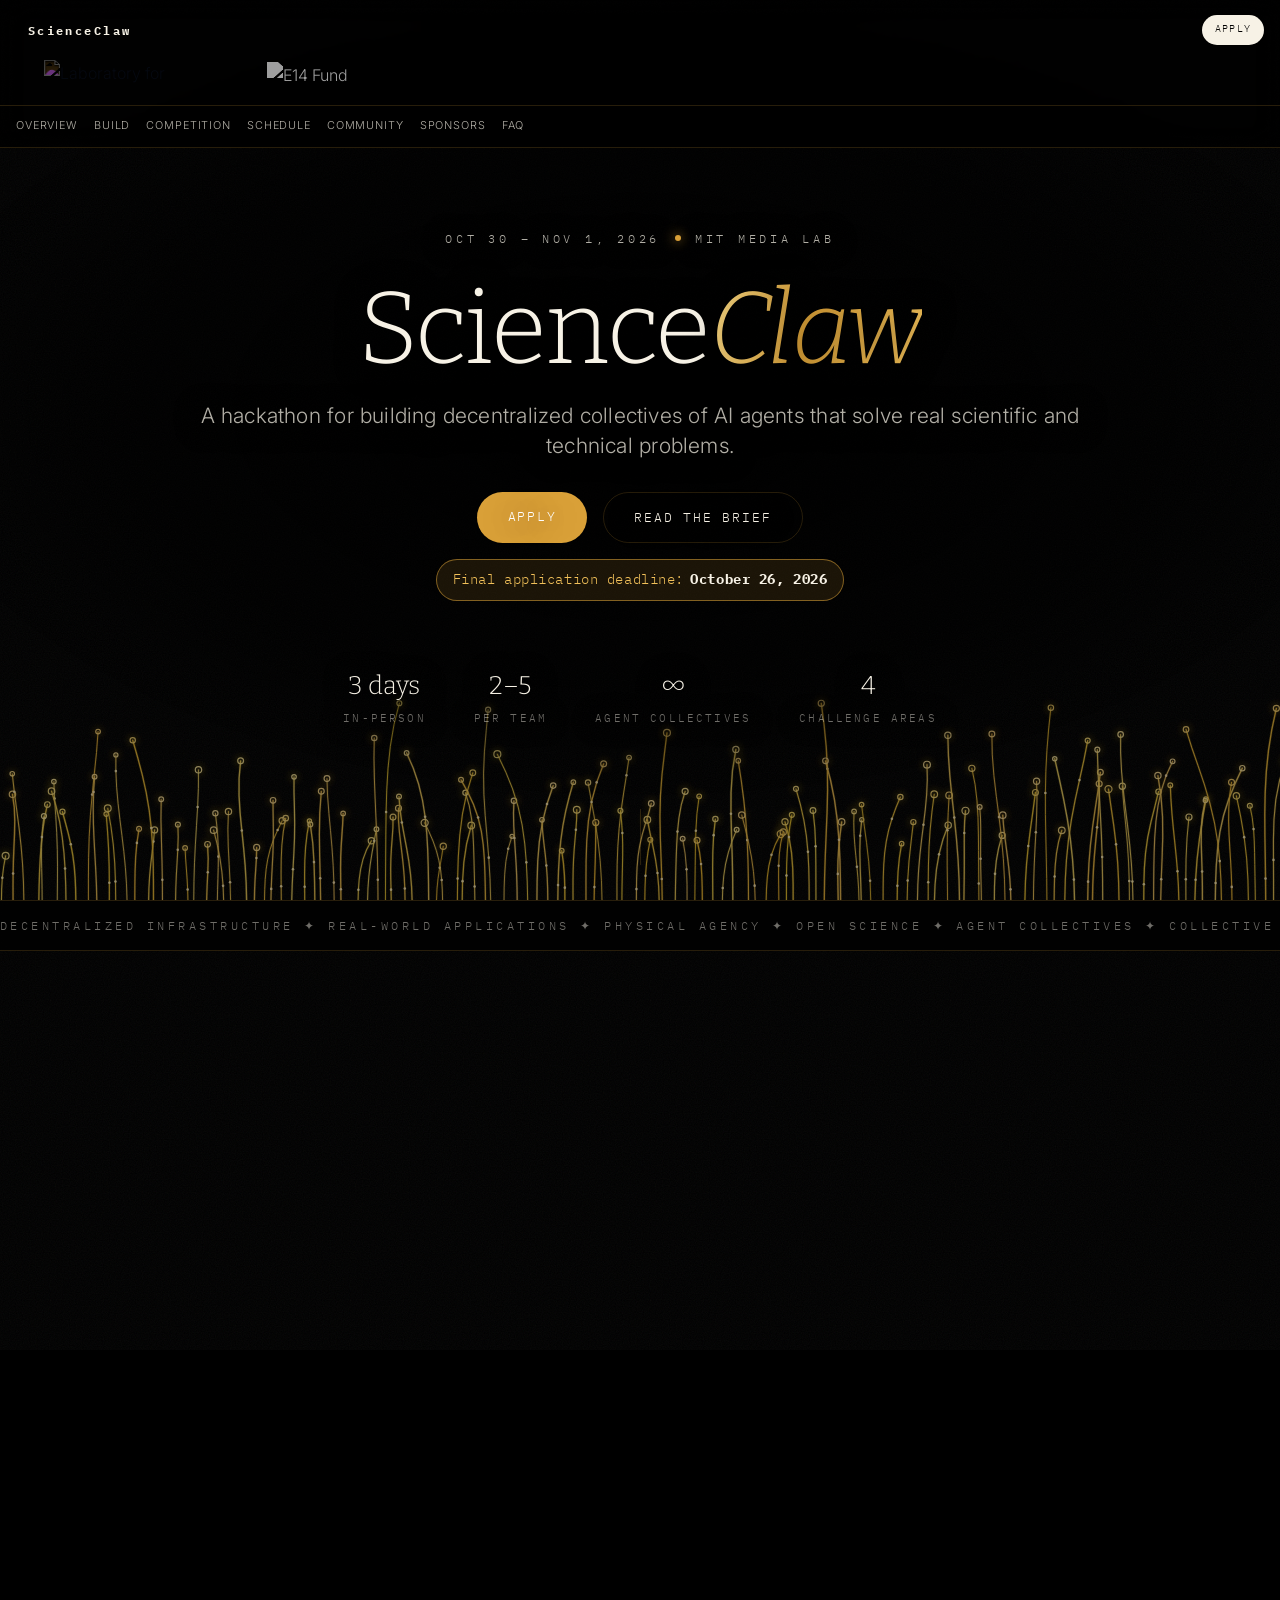
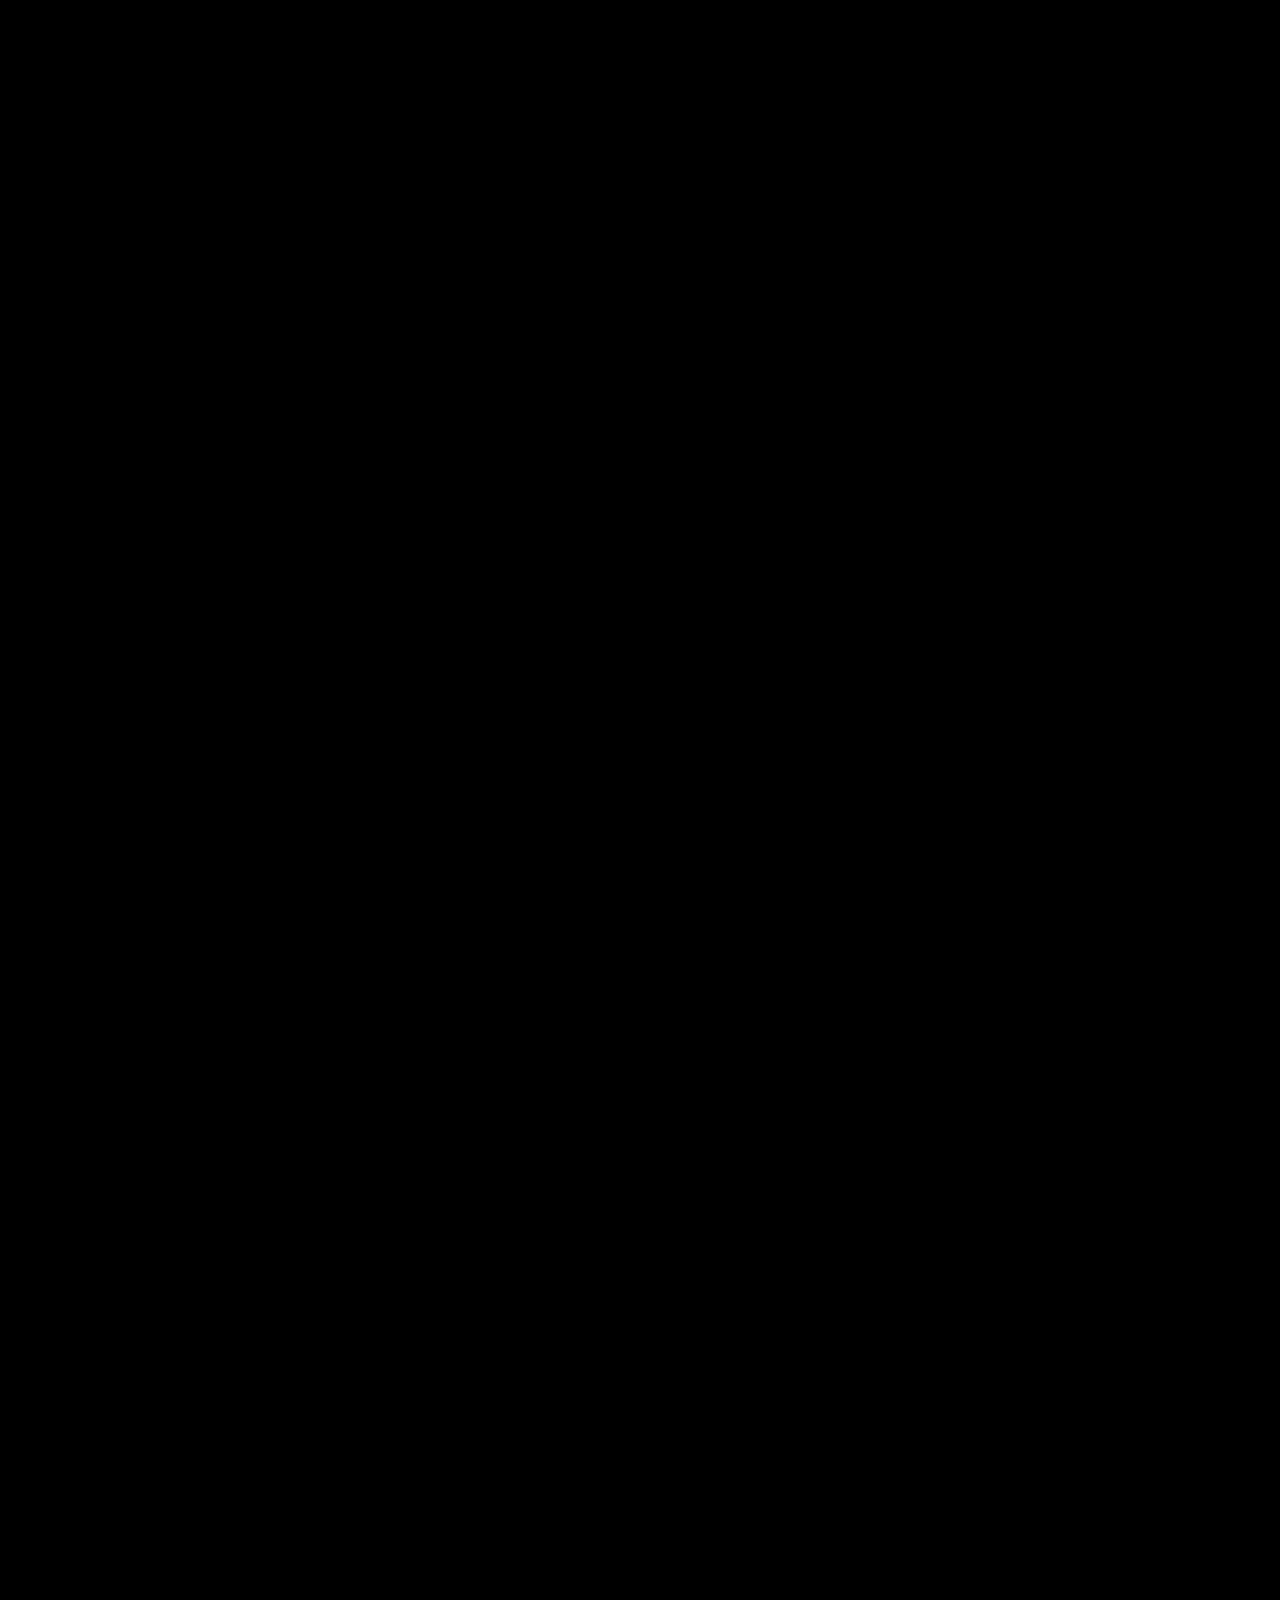
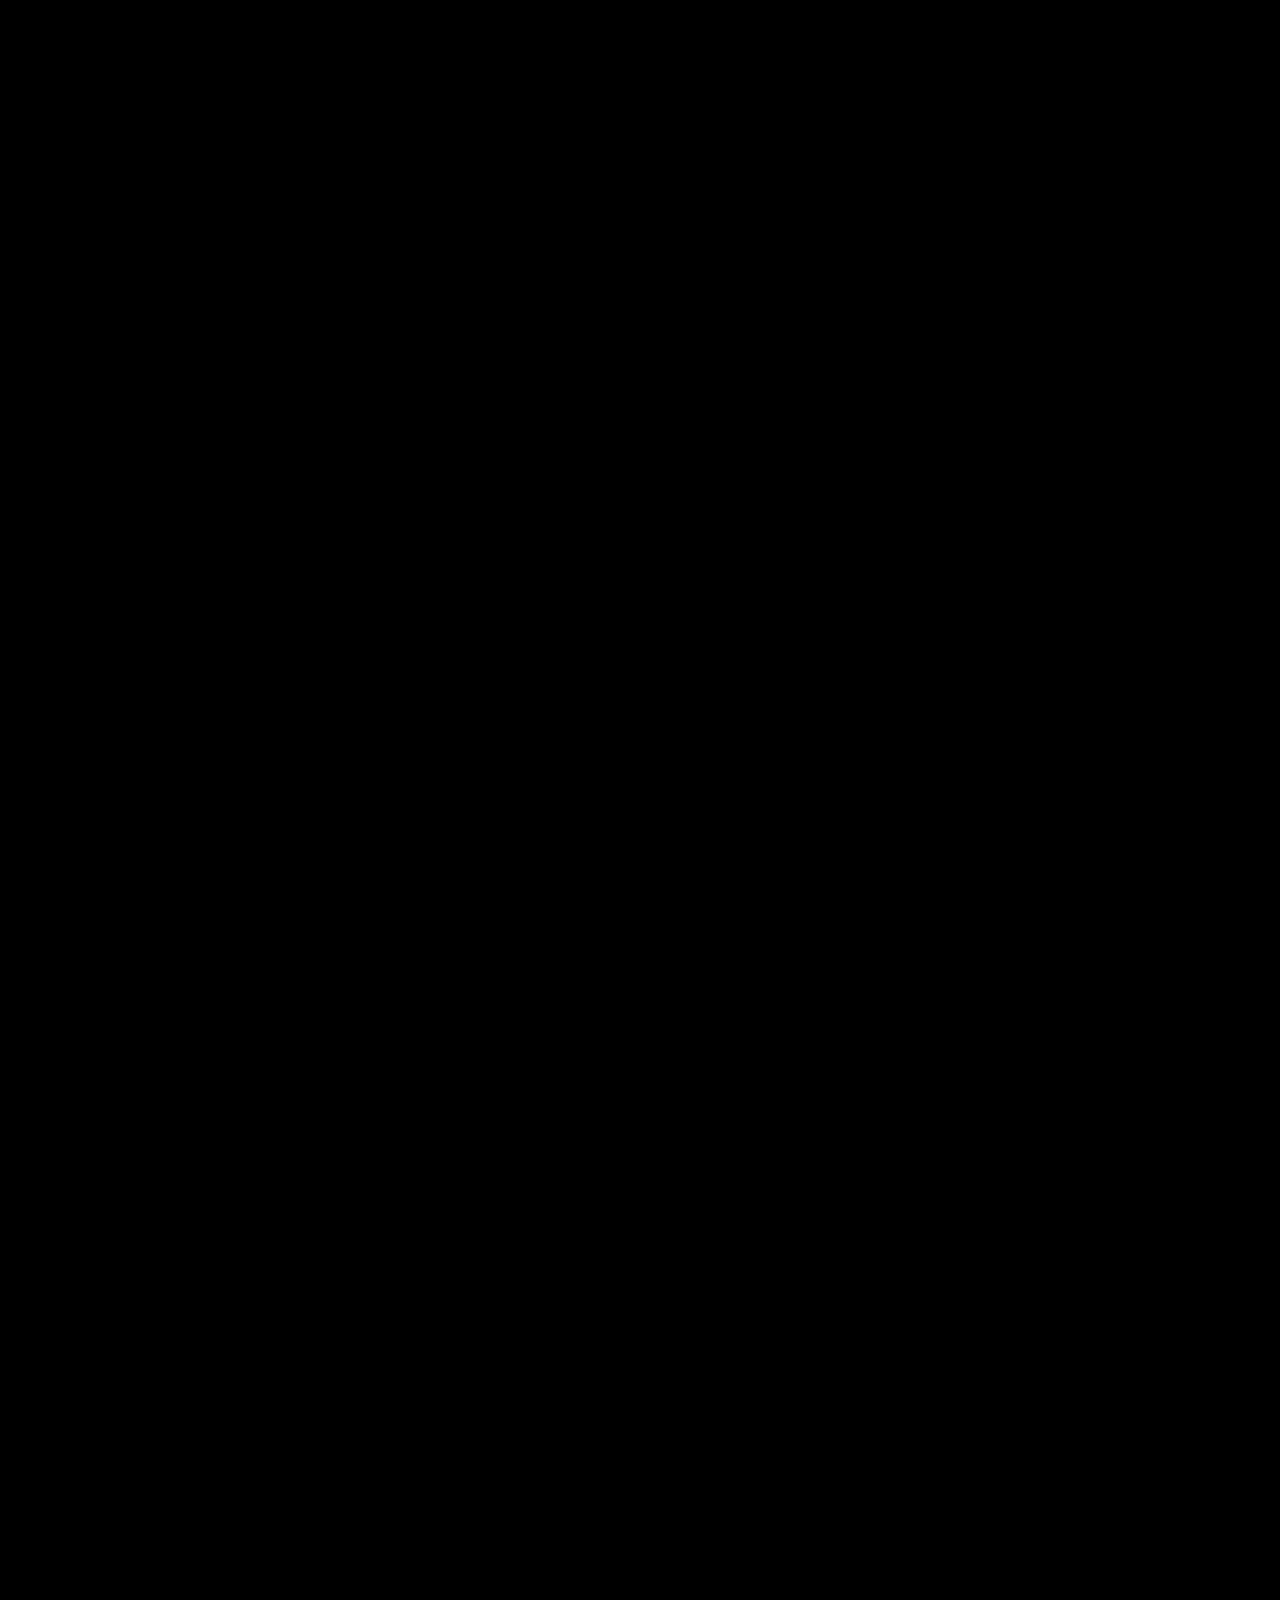
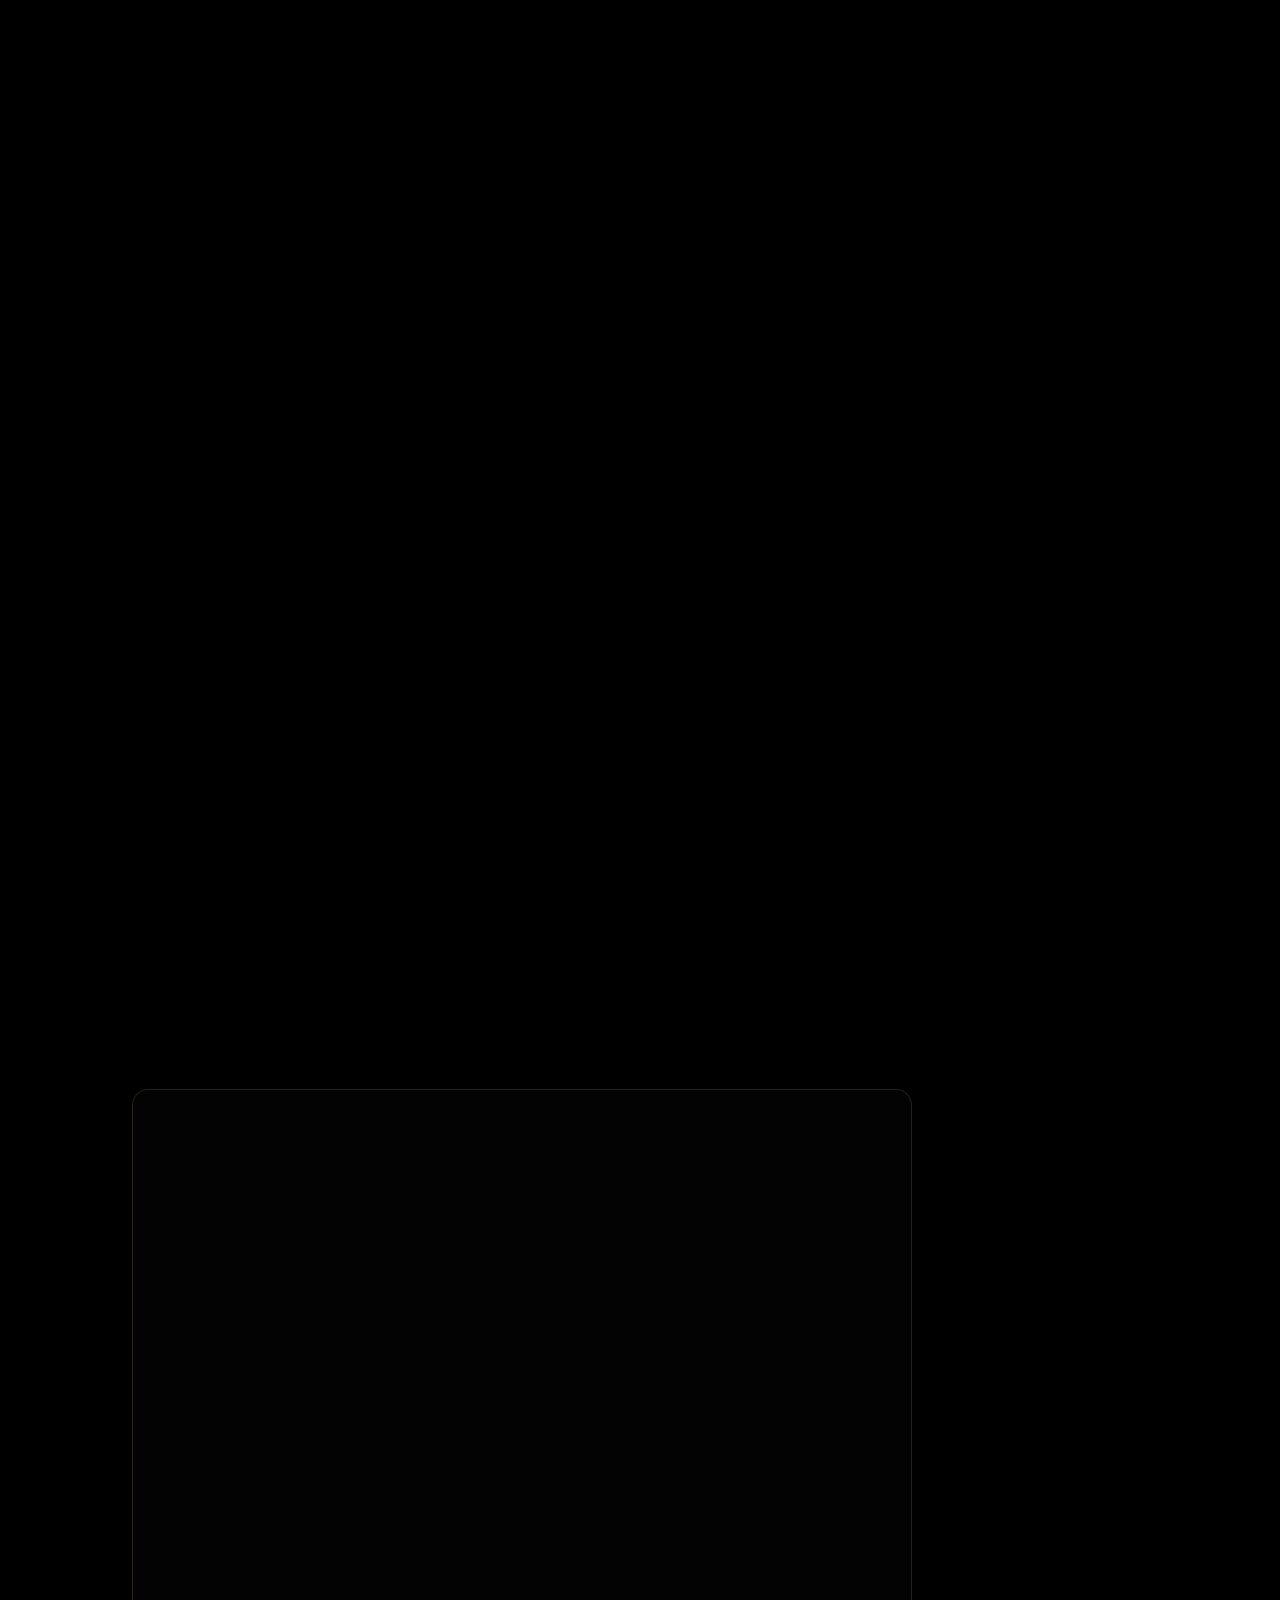
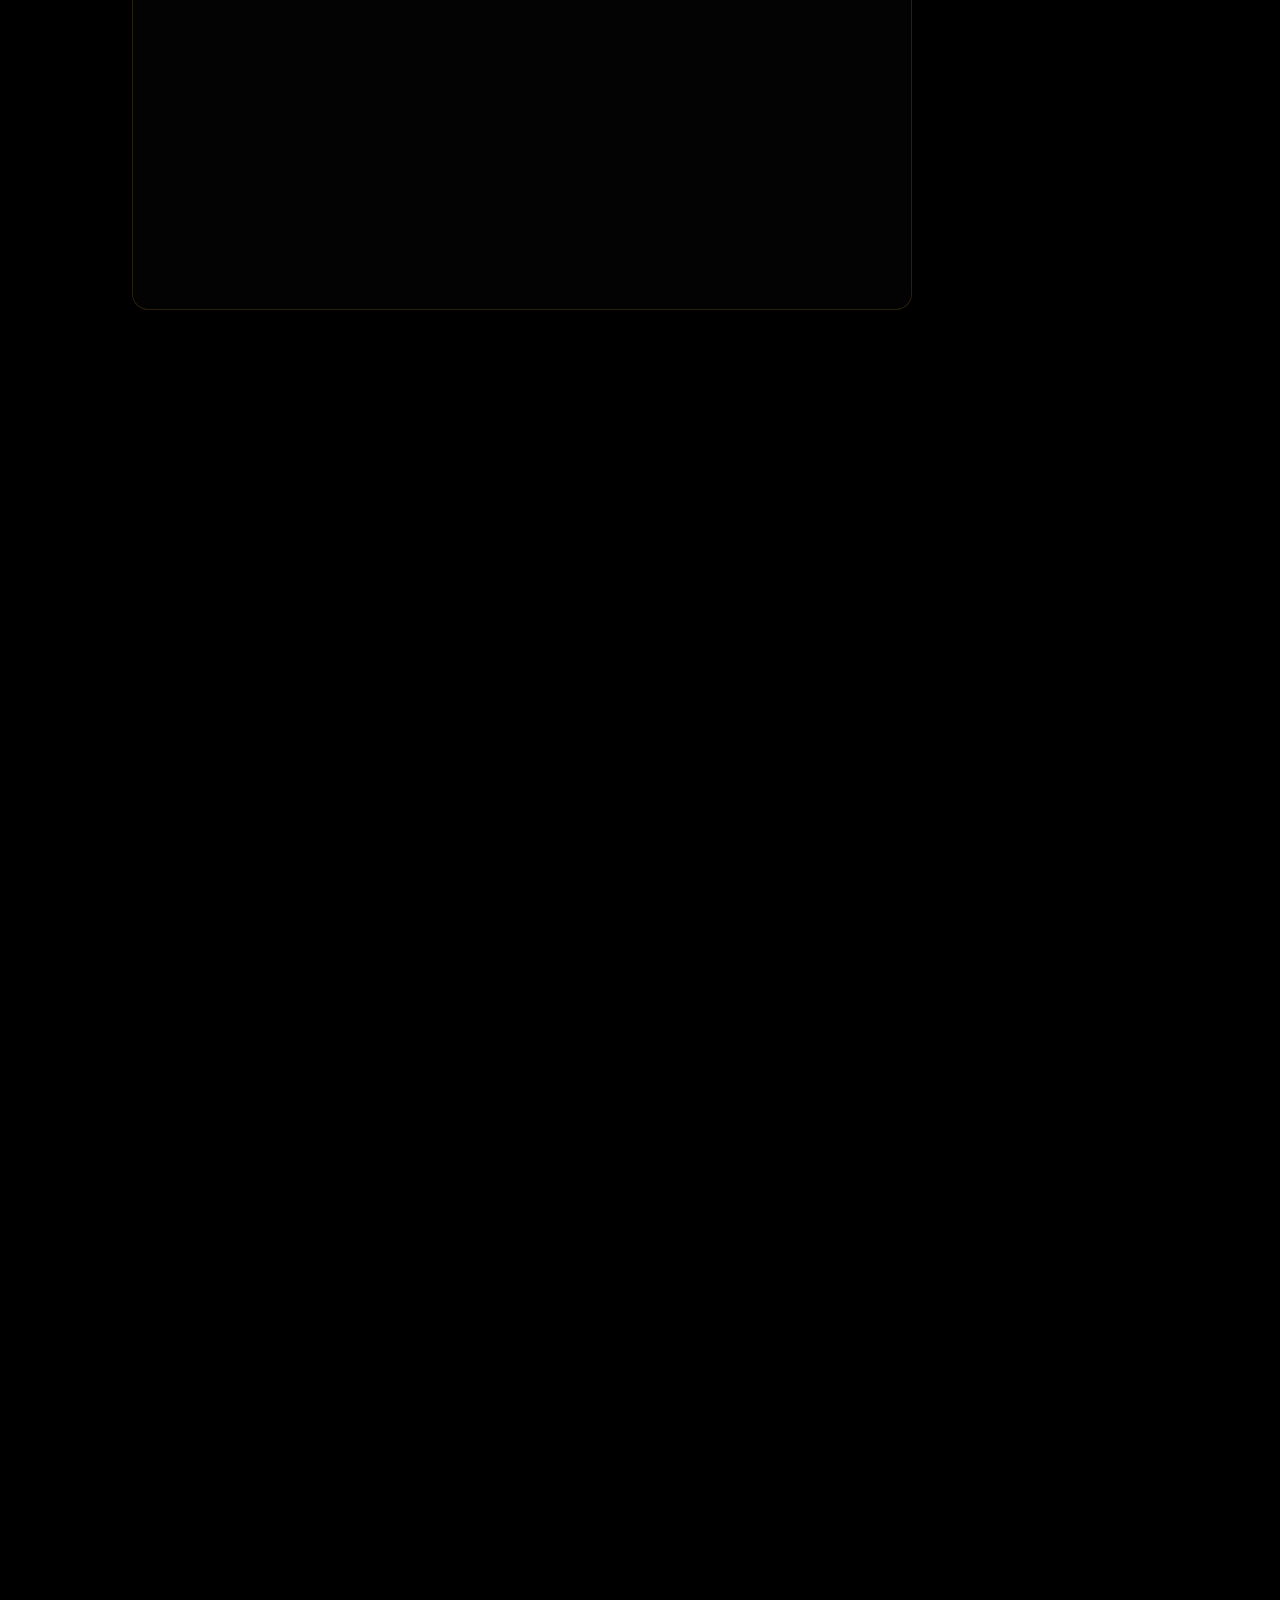
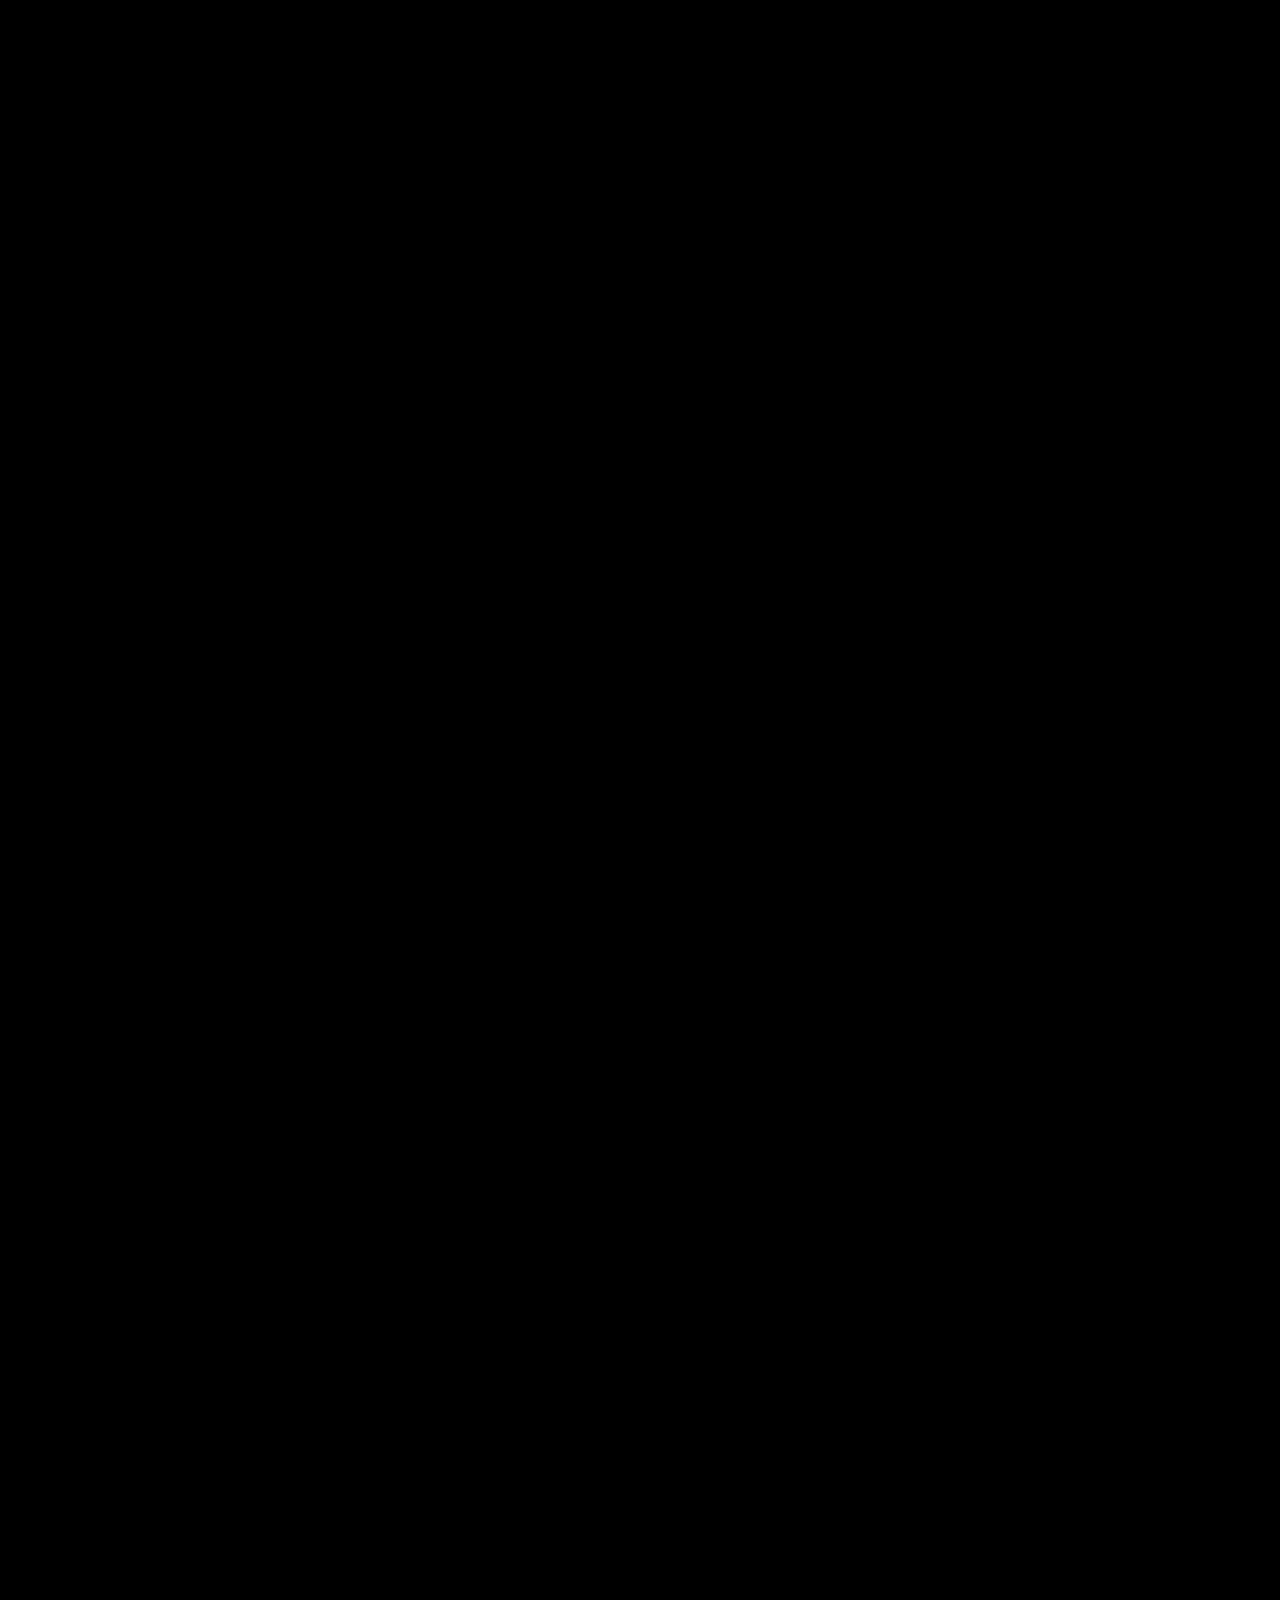
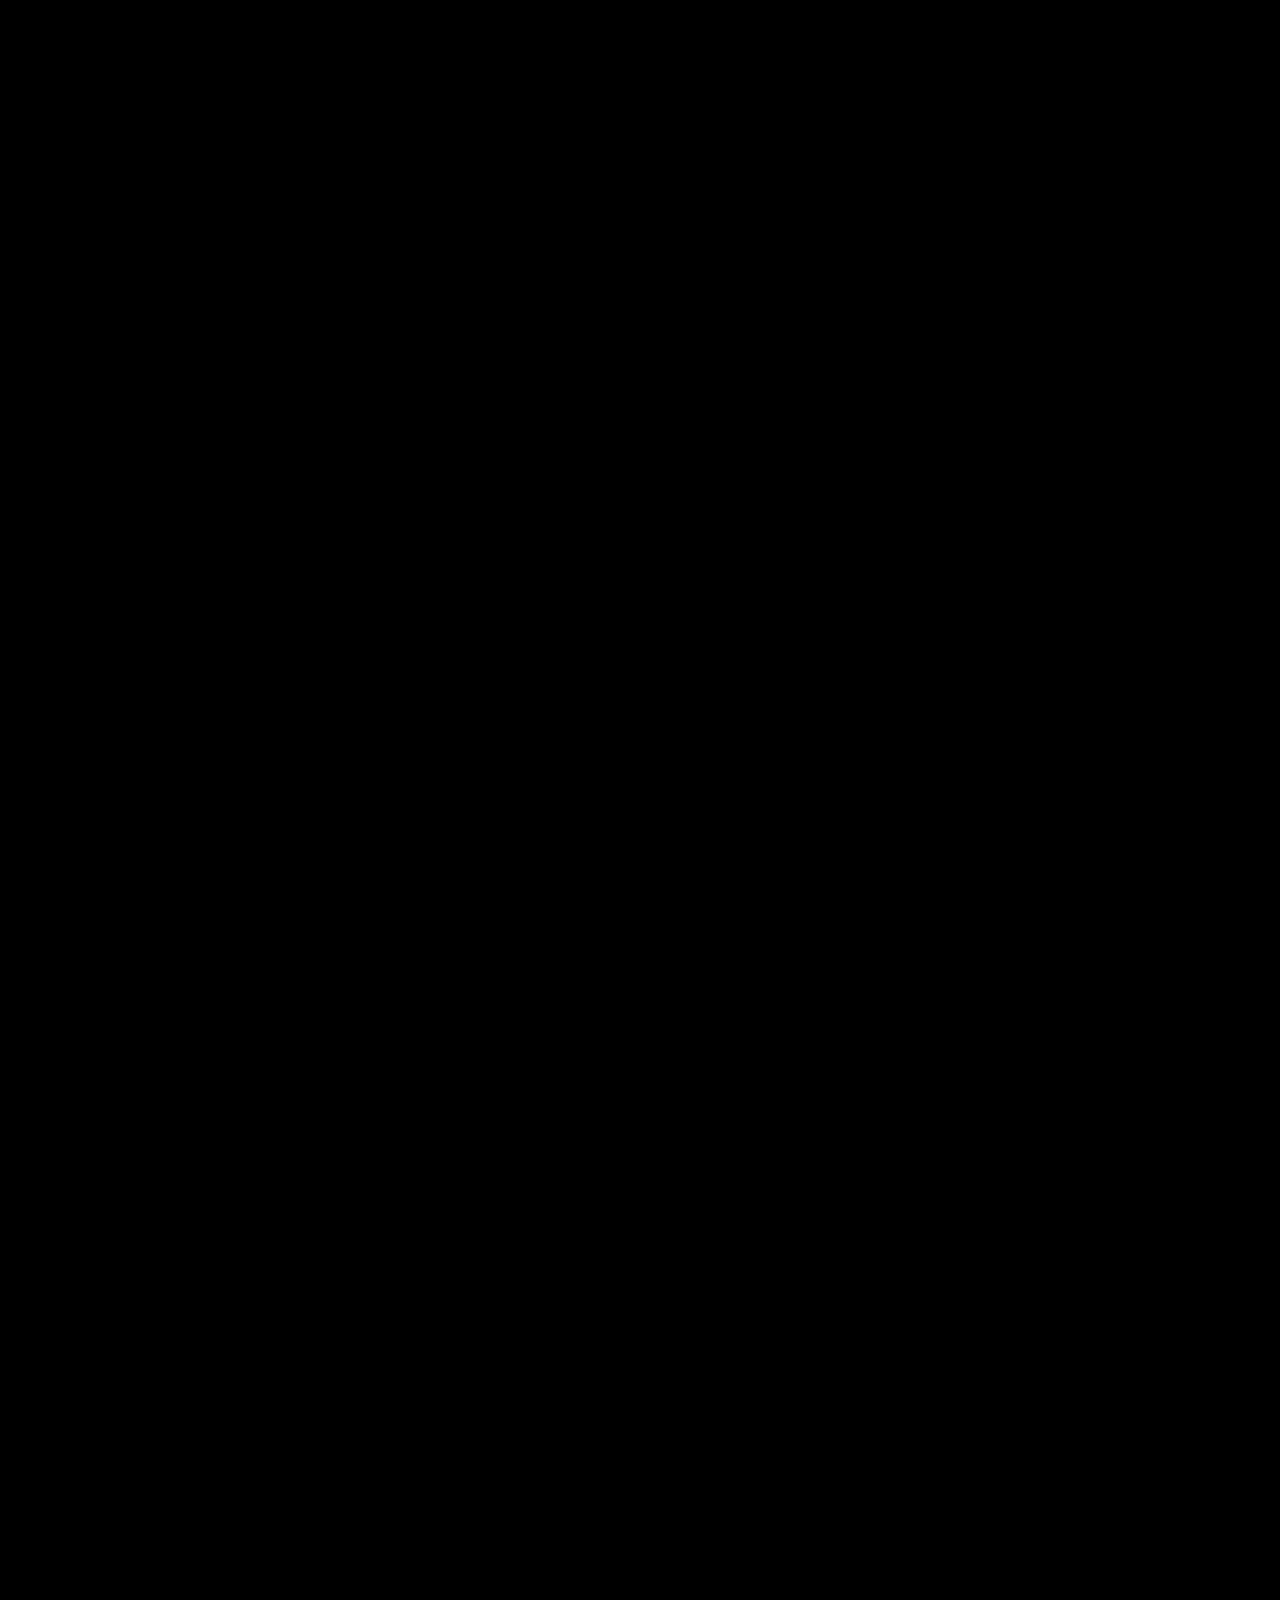
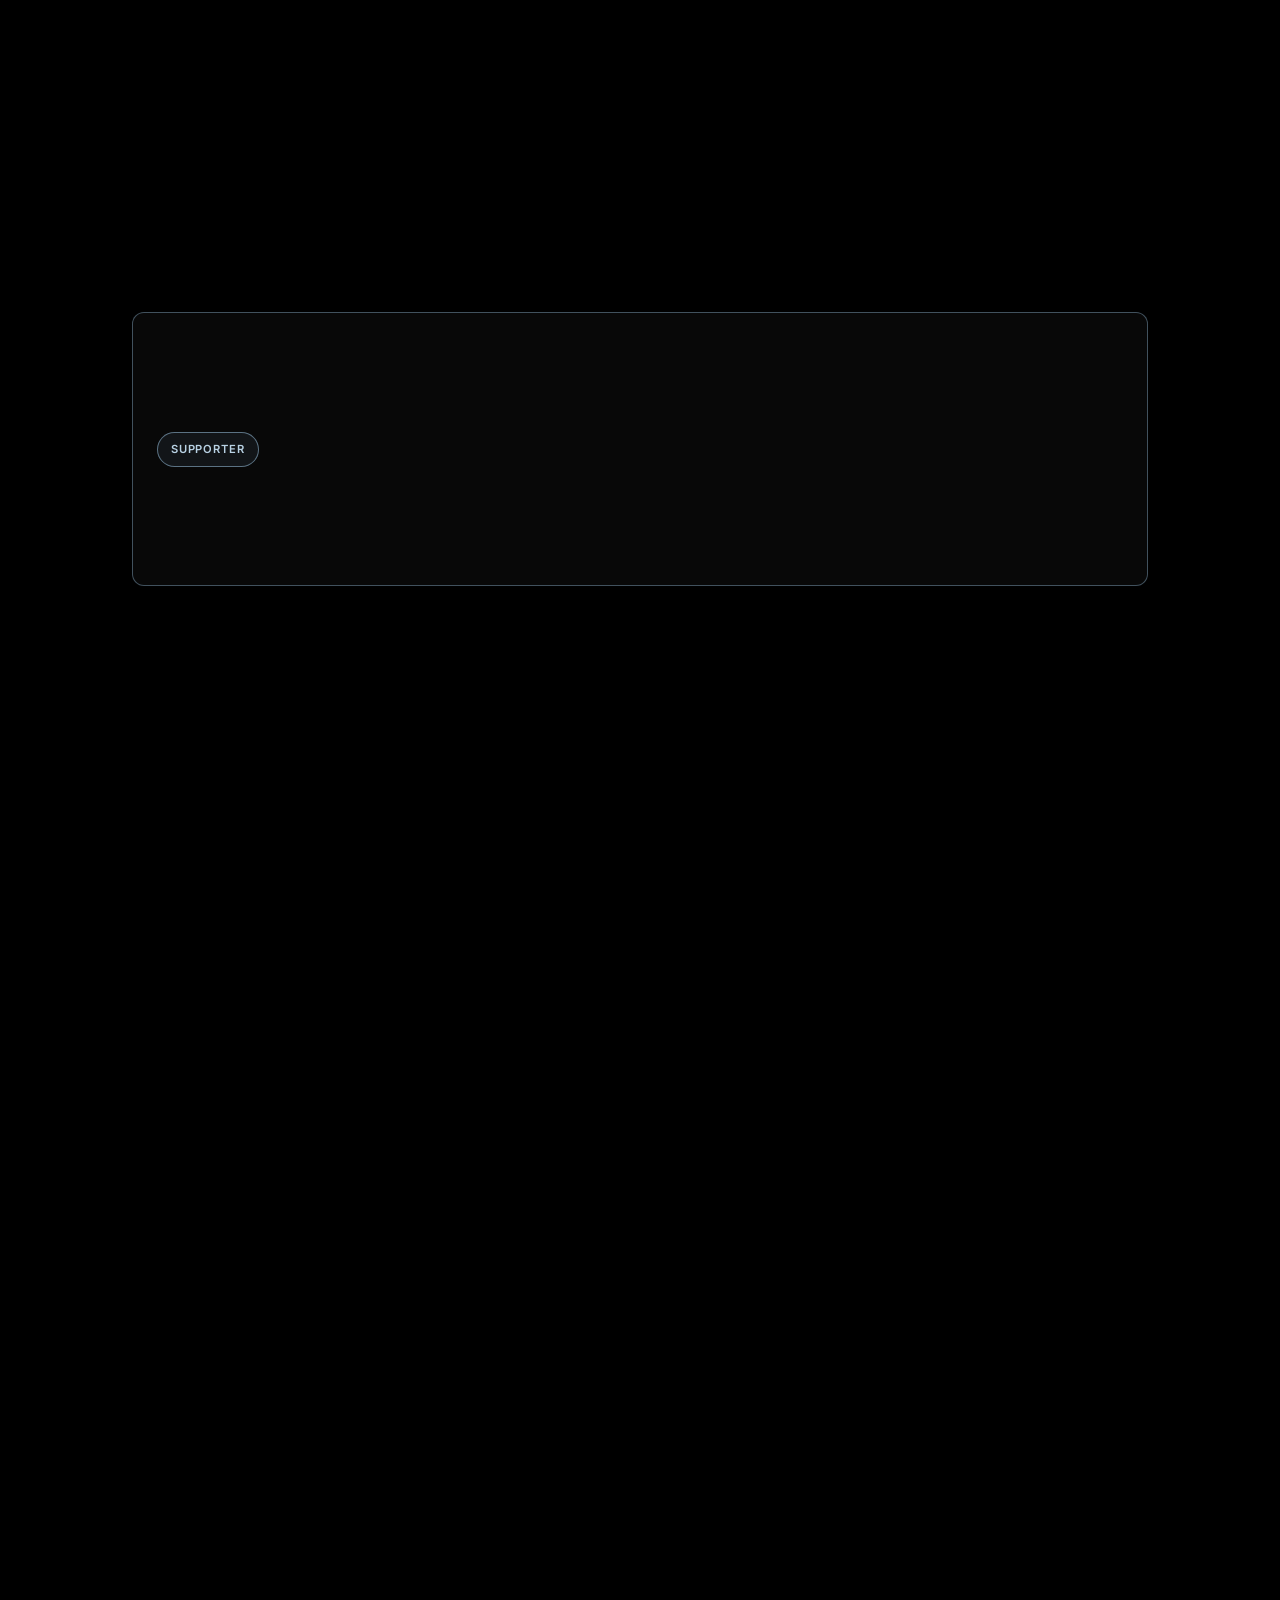
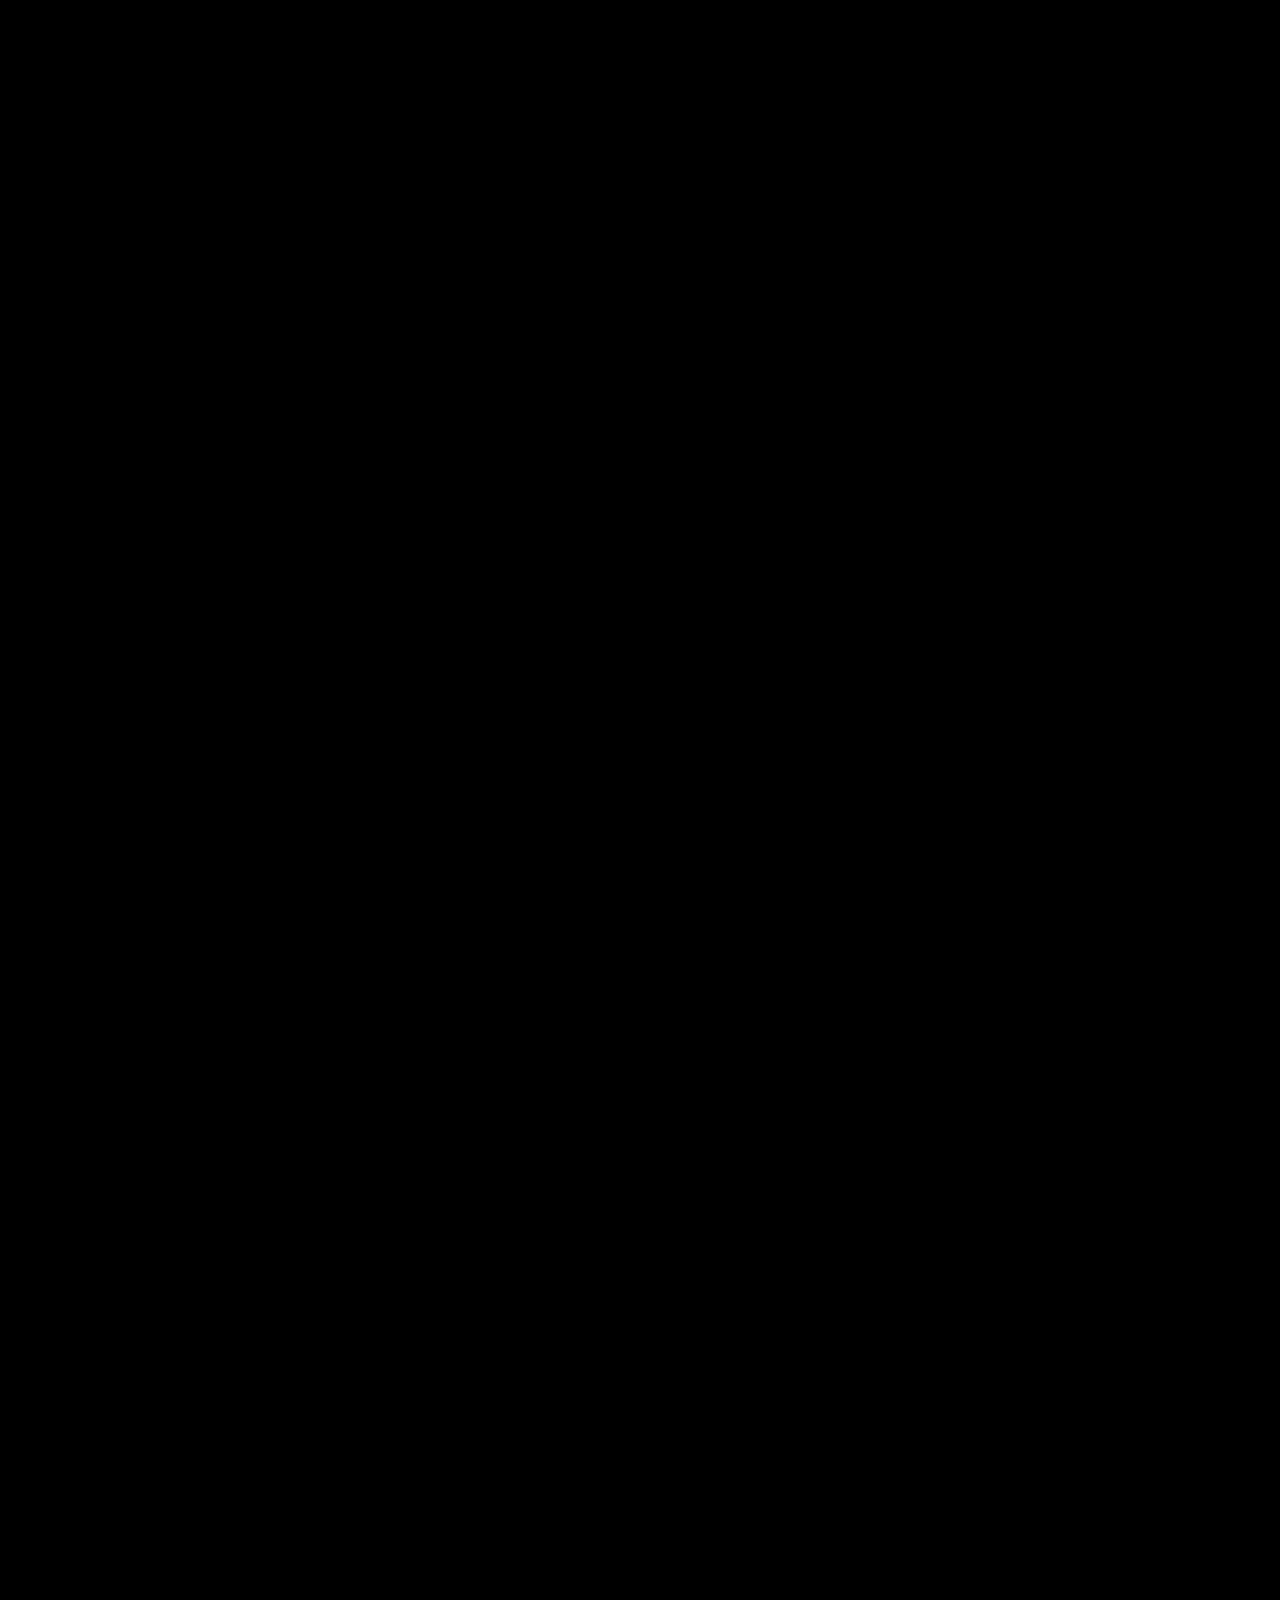
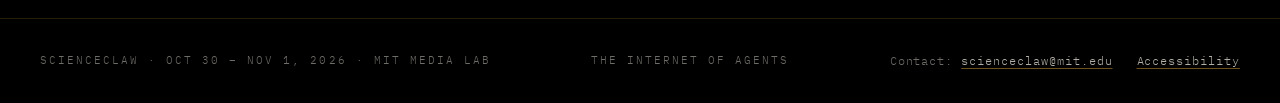
==== commit 8590e4a2: "Reduce all five supporter logos by ten percent" ====
--- a/swarm/index.html
+++ b/swarm/index.html
@@ -13,7 +13,7 @@
   <link rel="preconnect" href="https://fonts.googleapis.com" />
   <link rel="preconnect" href="https://fonts.gstatic.com" crossorigin />
   <link href="https://fonts.googleapis.com/css2?family=Bitter:ital,opsz,wght@0,6..12,300;0,6..12,400;0,6..12,600;1,6..12,300;1,6..12,400&family=DM+Serif+Display&family=Inter:wght@300;400;500;600&family=IBM+Plex+Mono:wght@400;700&display=swap" rel="stylesheet" />
-  <link rel="stylesheet" href="css/styles.css?v=20261030-schedule-rooms" />
+  <link rel="stylesheet" href="css/styles.css?v=20261030-smaller-supporter-logos" />
   <script type="importmap">
     {
       "imports": {
--- a/swarm/css/styles.css
+++ b/swarm/css/styles.css
@@ -1237,22 +1237,22 @@
 
 .other-sponsor-tile img {
   display: block;
-  width: 81%;
-  max-width: 8.91rem;
+  width: 72.9%;
+  max-width: 8.019rem;
   height: auto;
-  max-height: 2.43rem;
+  max-height: 2.187rem;
   object-fit: contain;
 }
 
 /* Preserve the official SVG's clear space while matching the visible wordmark size. */
 .other-sponsor-tile--openai img {
-  width: 100%;
-  max-width: 12.7rem;
+  width: 90%;
+  max-width: 11.43rem;
   max-height: none;
 }
 
 .other-sponsor-tile--alphaxiv img { filter: brightness(0) invert(1); }
-.other-sponsor-tile--lila img { max-width: 8.1rem; }
+.other-sponsor-tile--lila img { max-width: 7.29rem; }
 
 .partner-grid {
   display: grid;
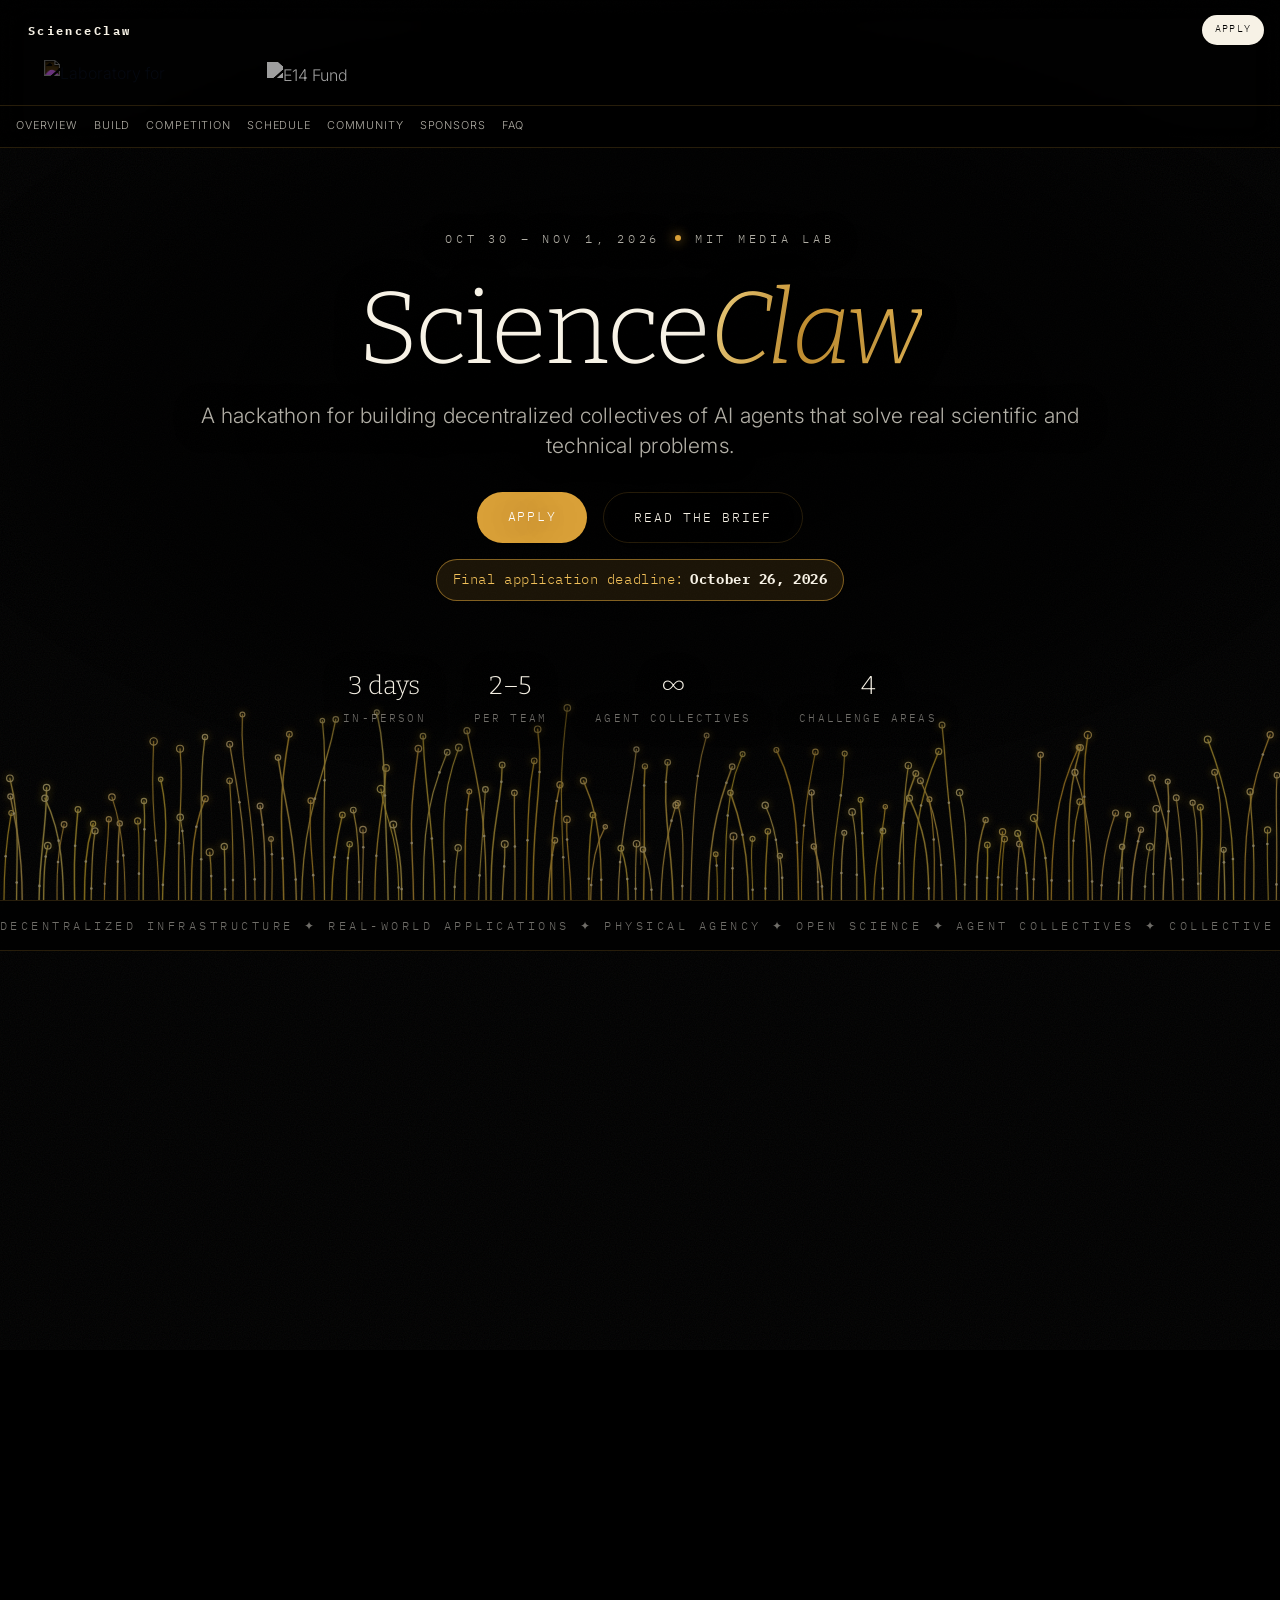
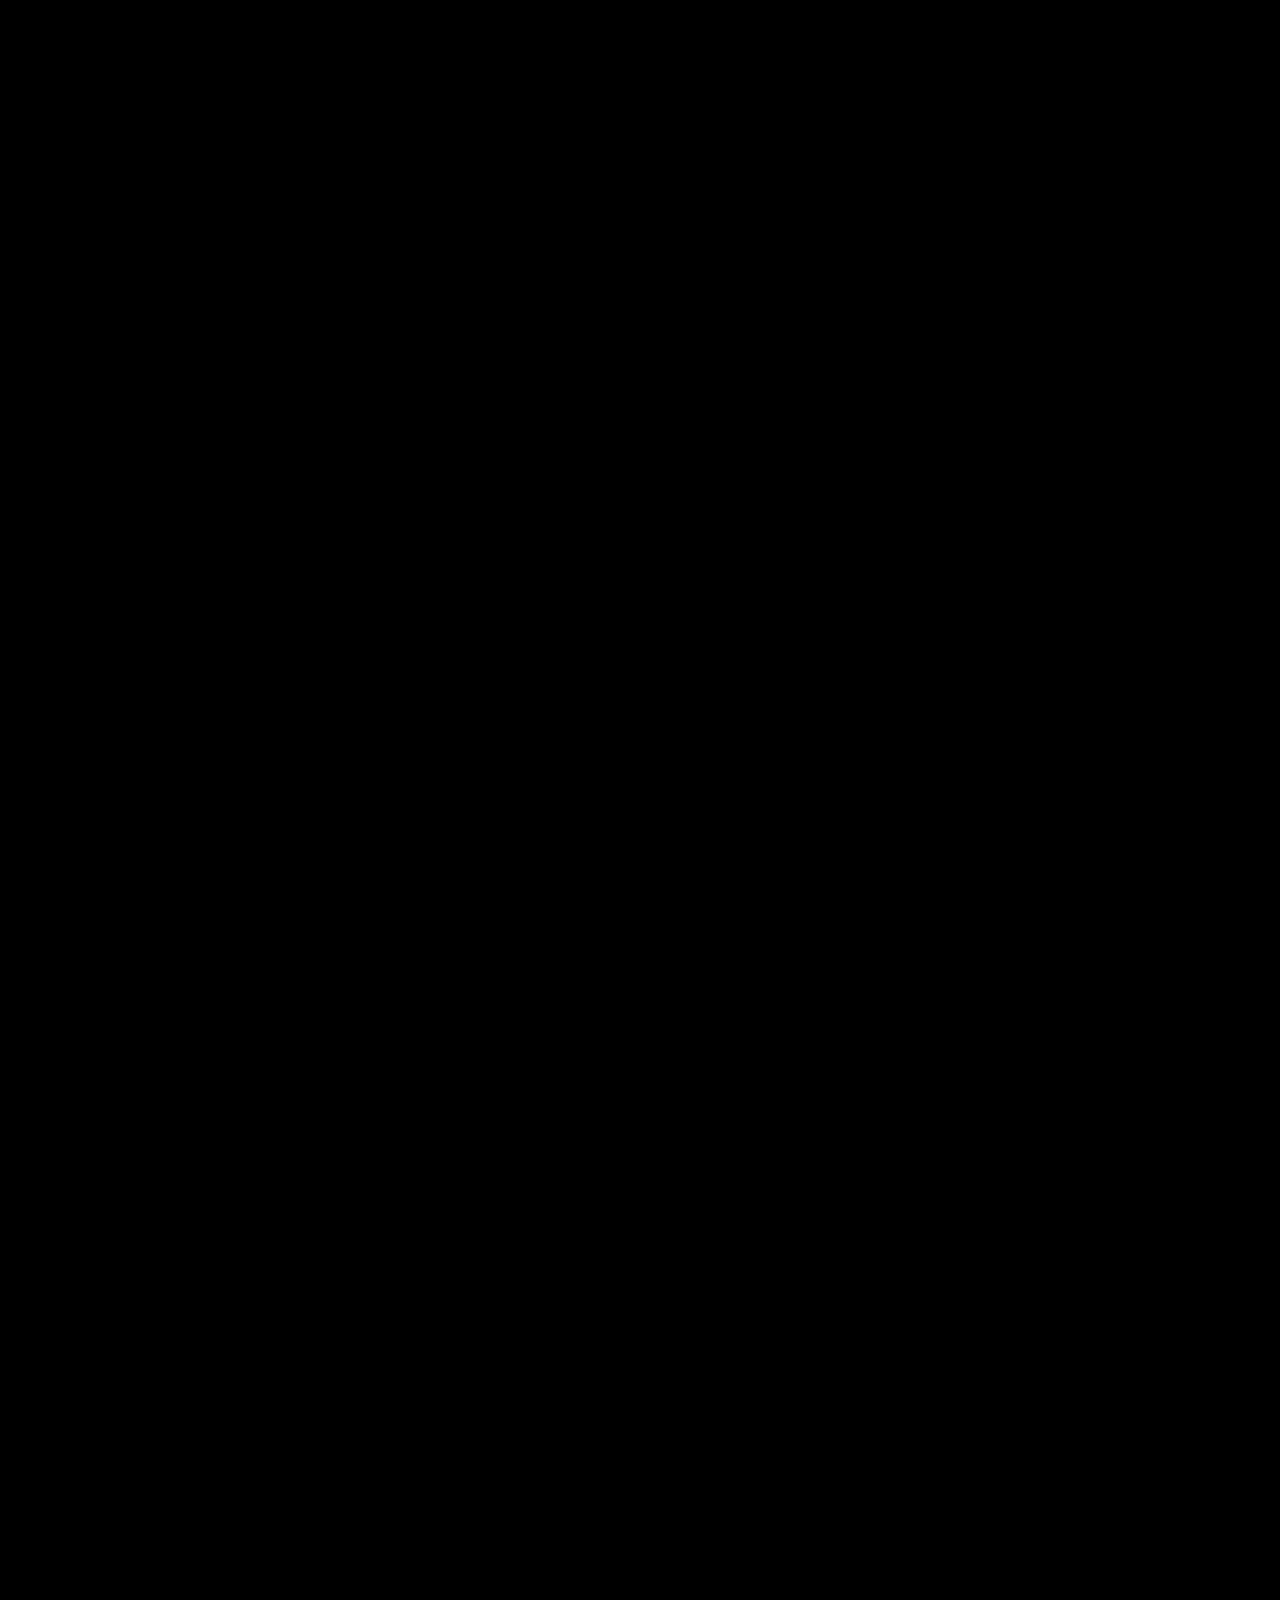
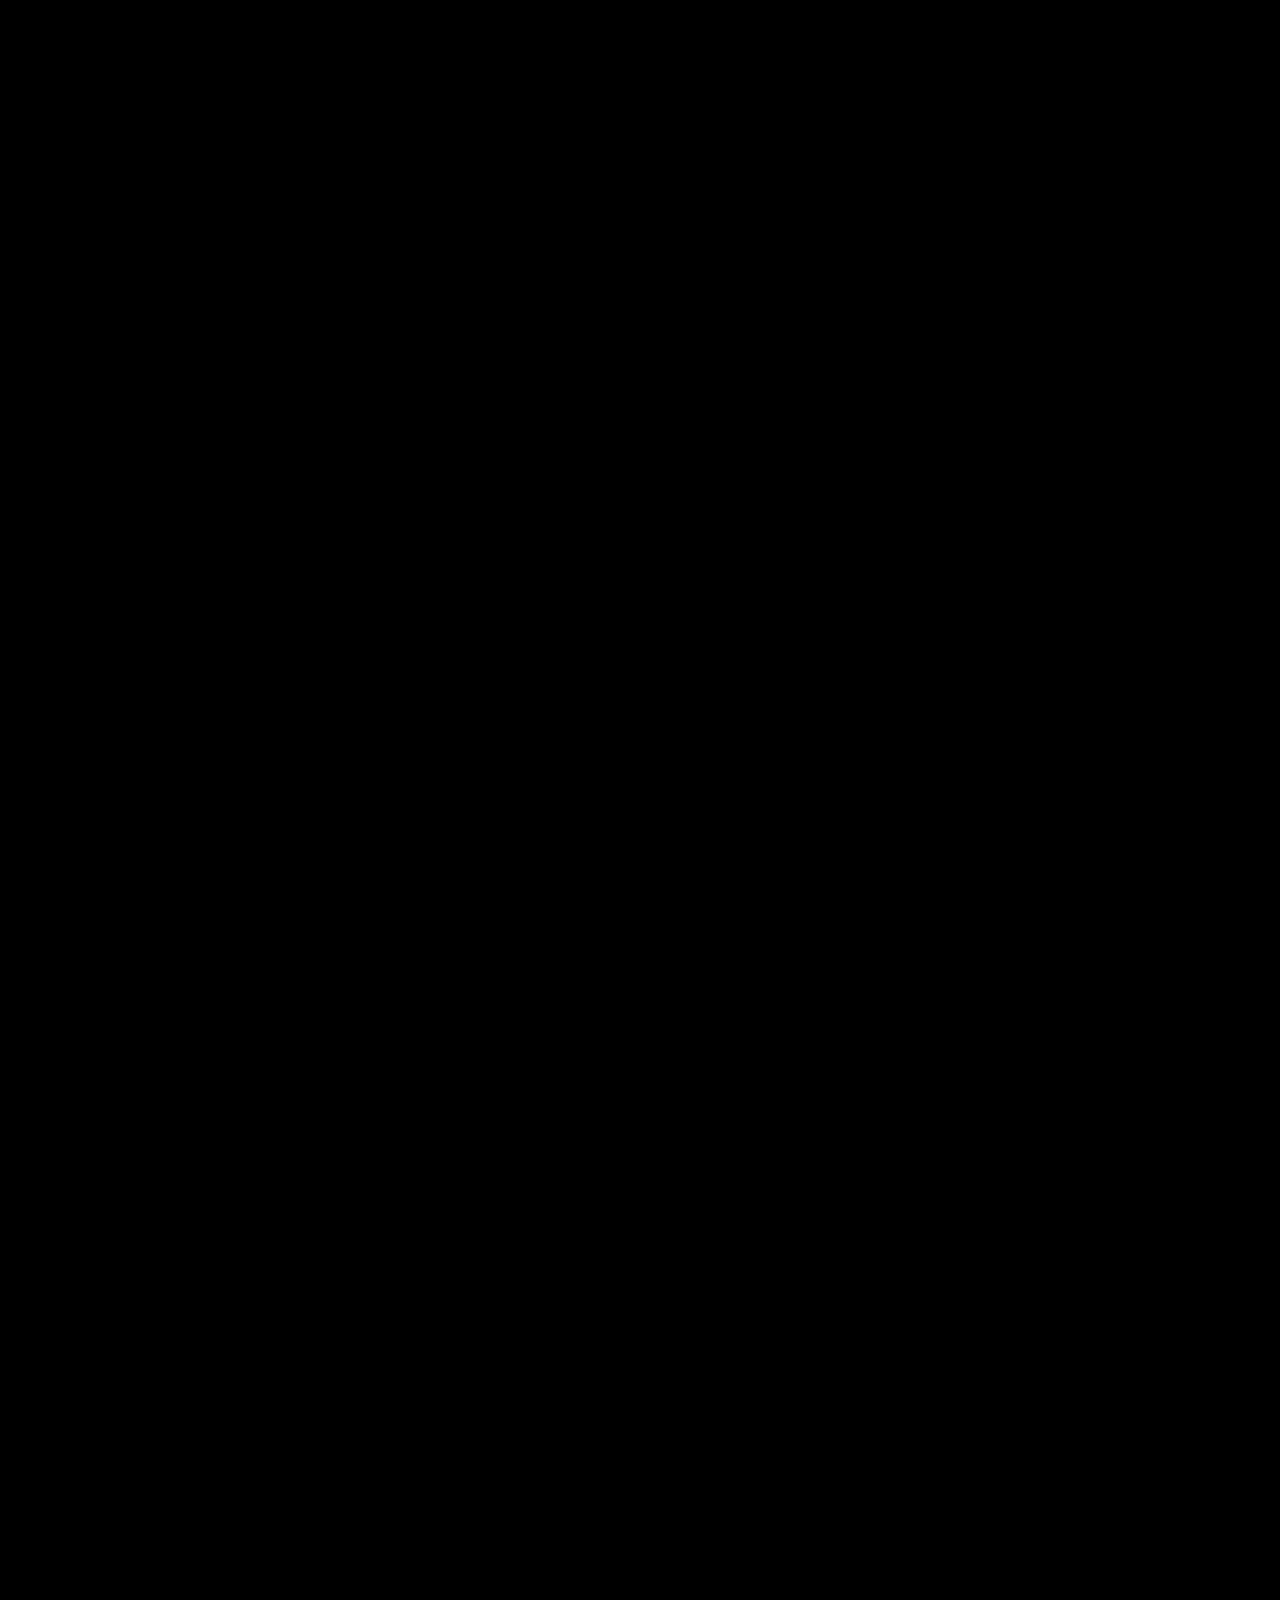
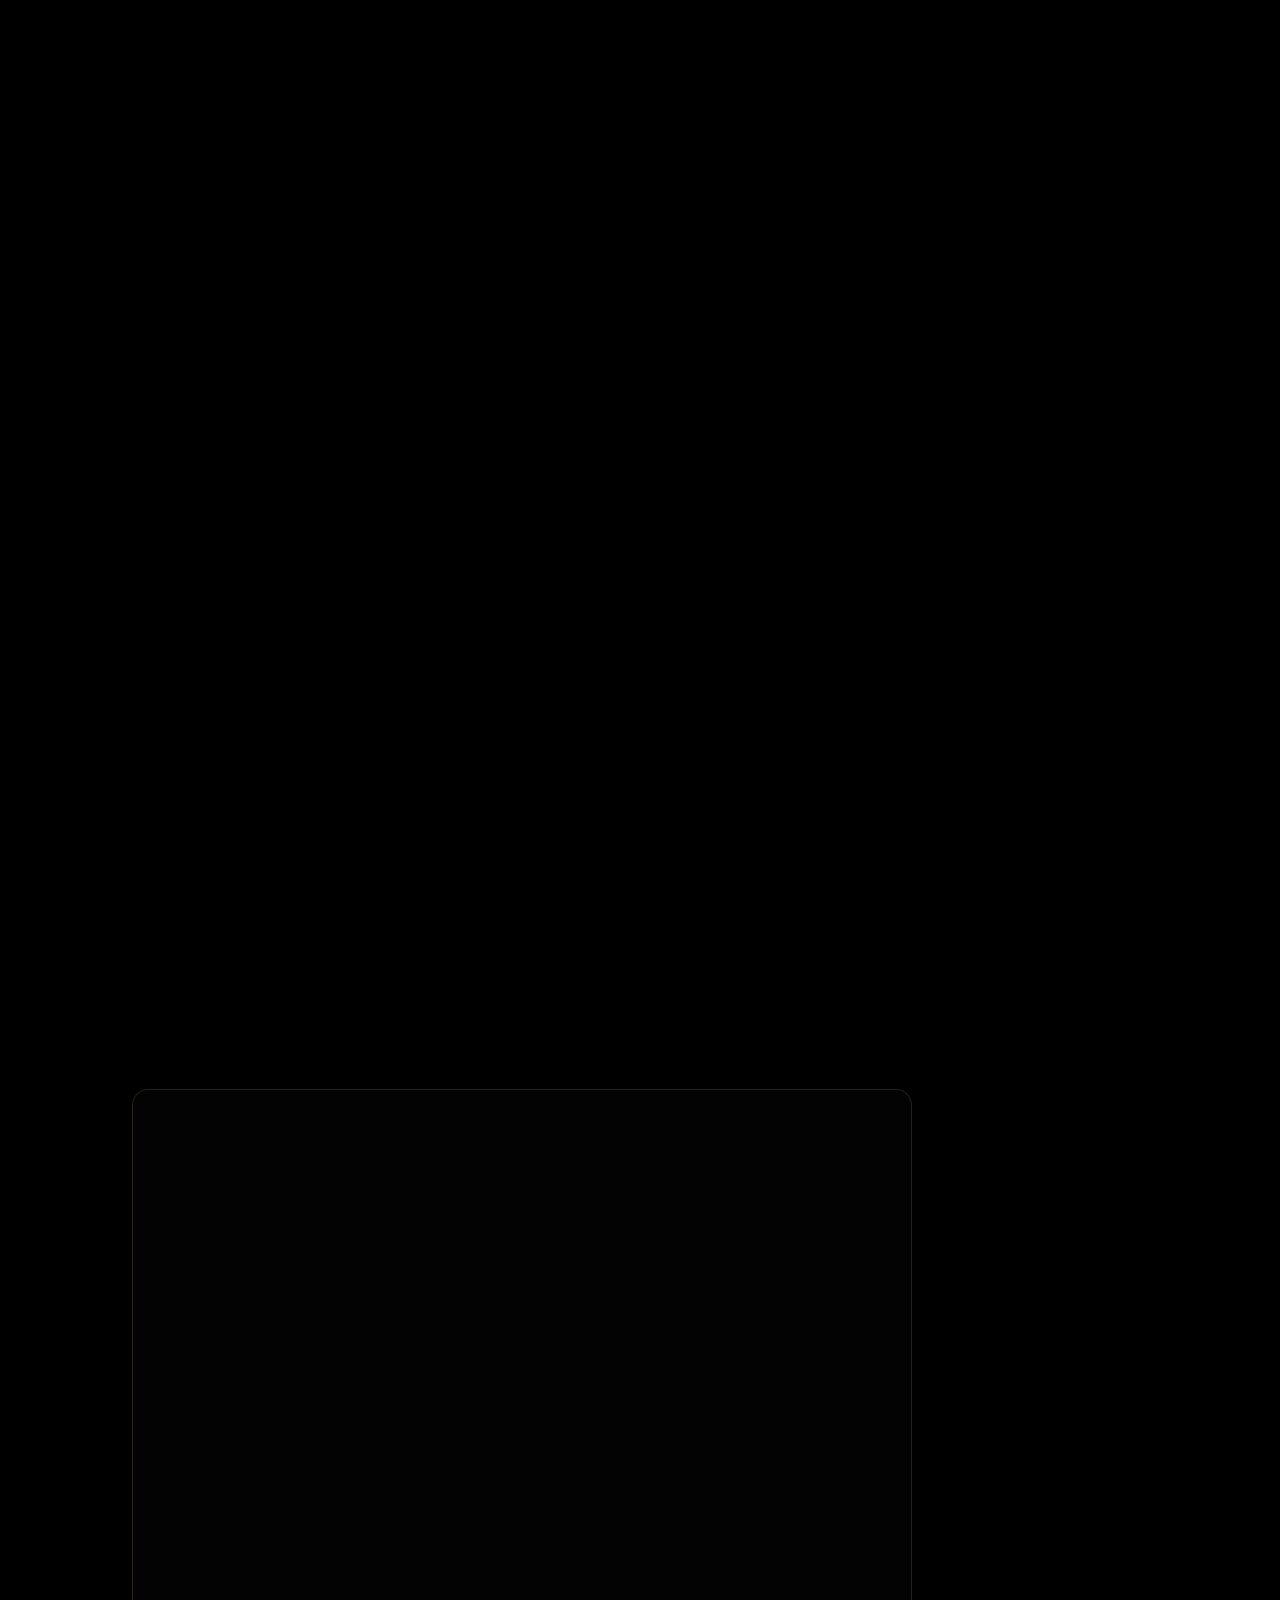
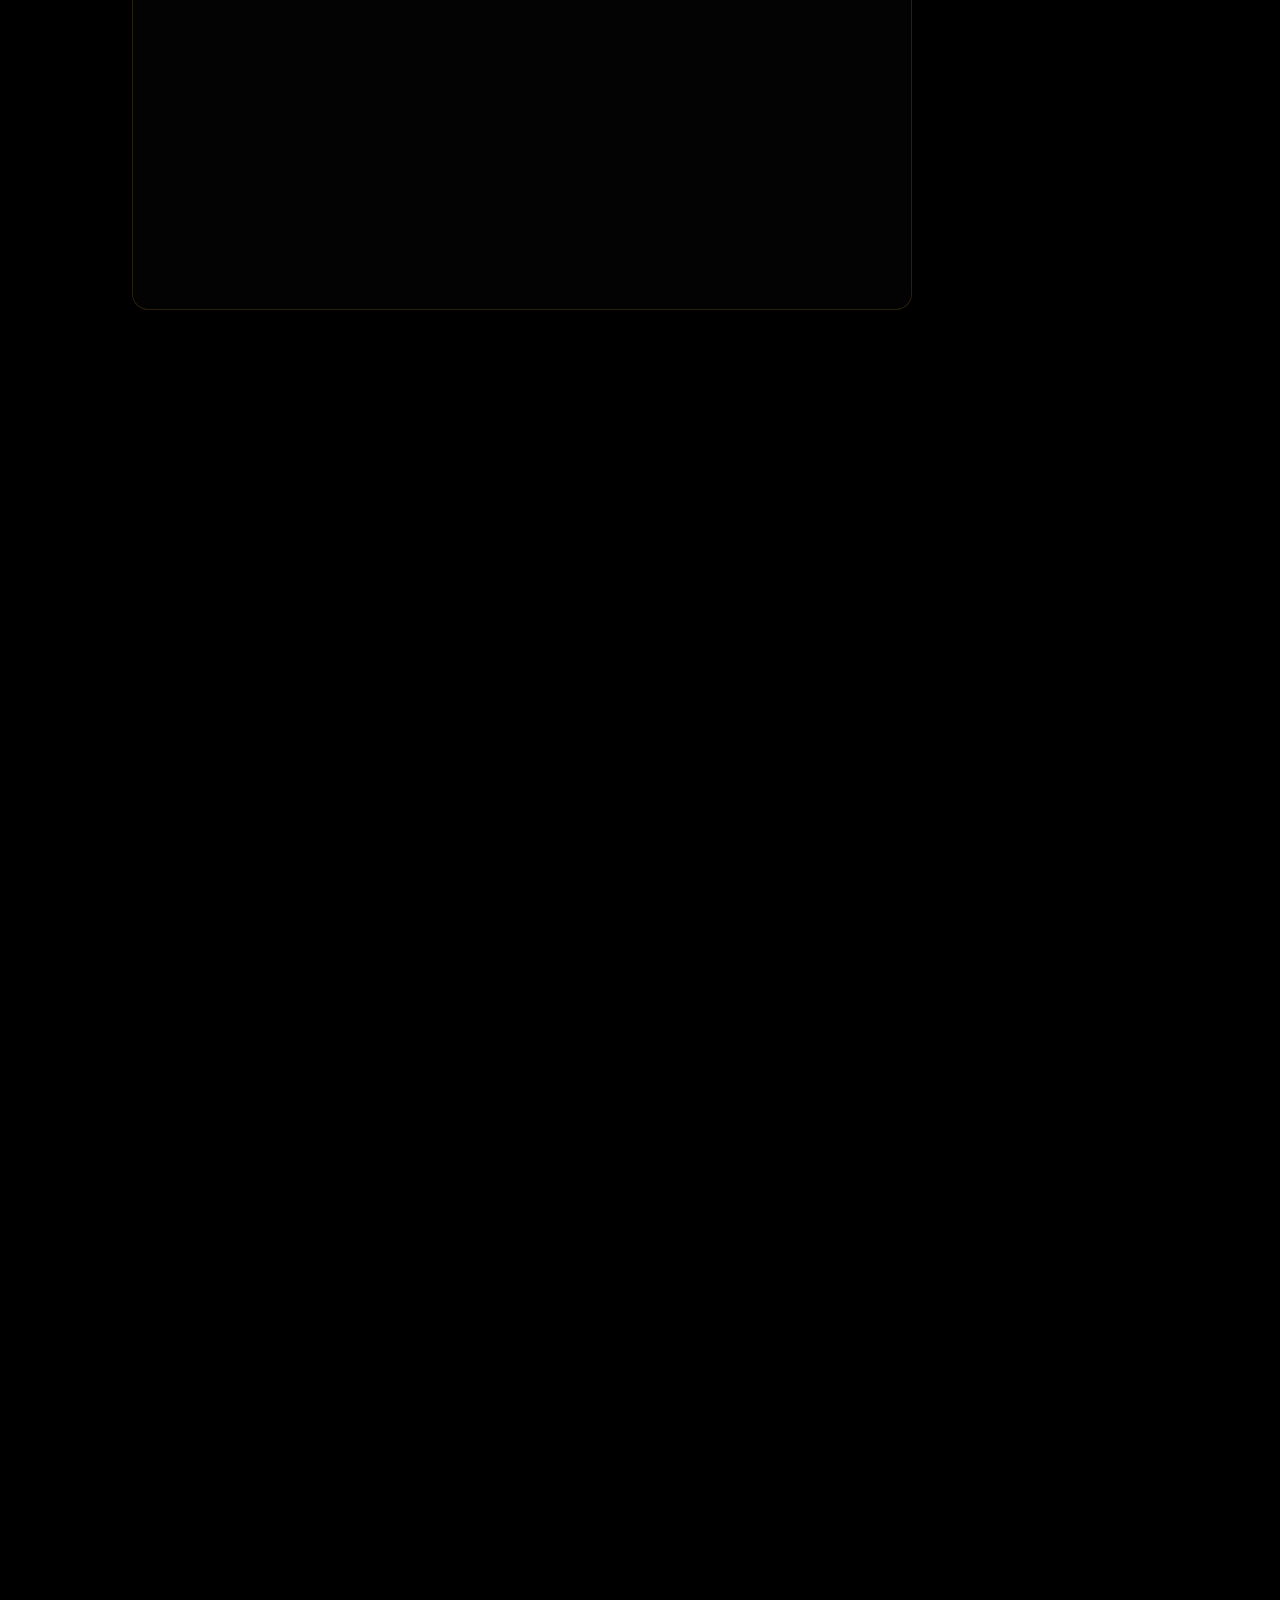
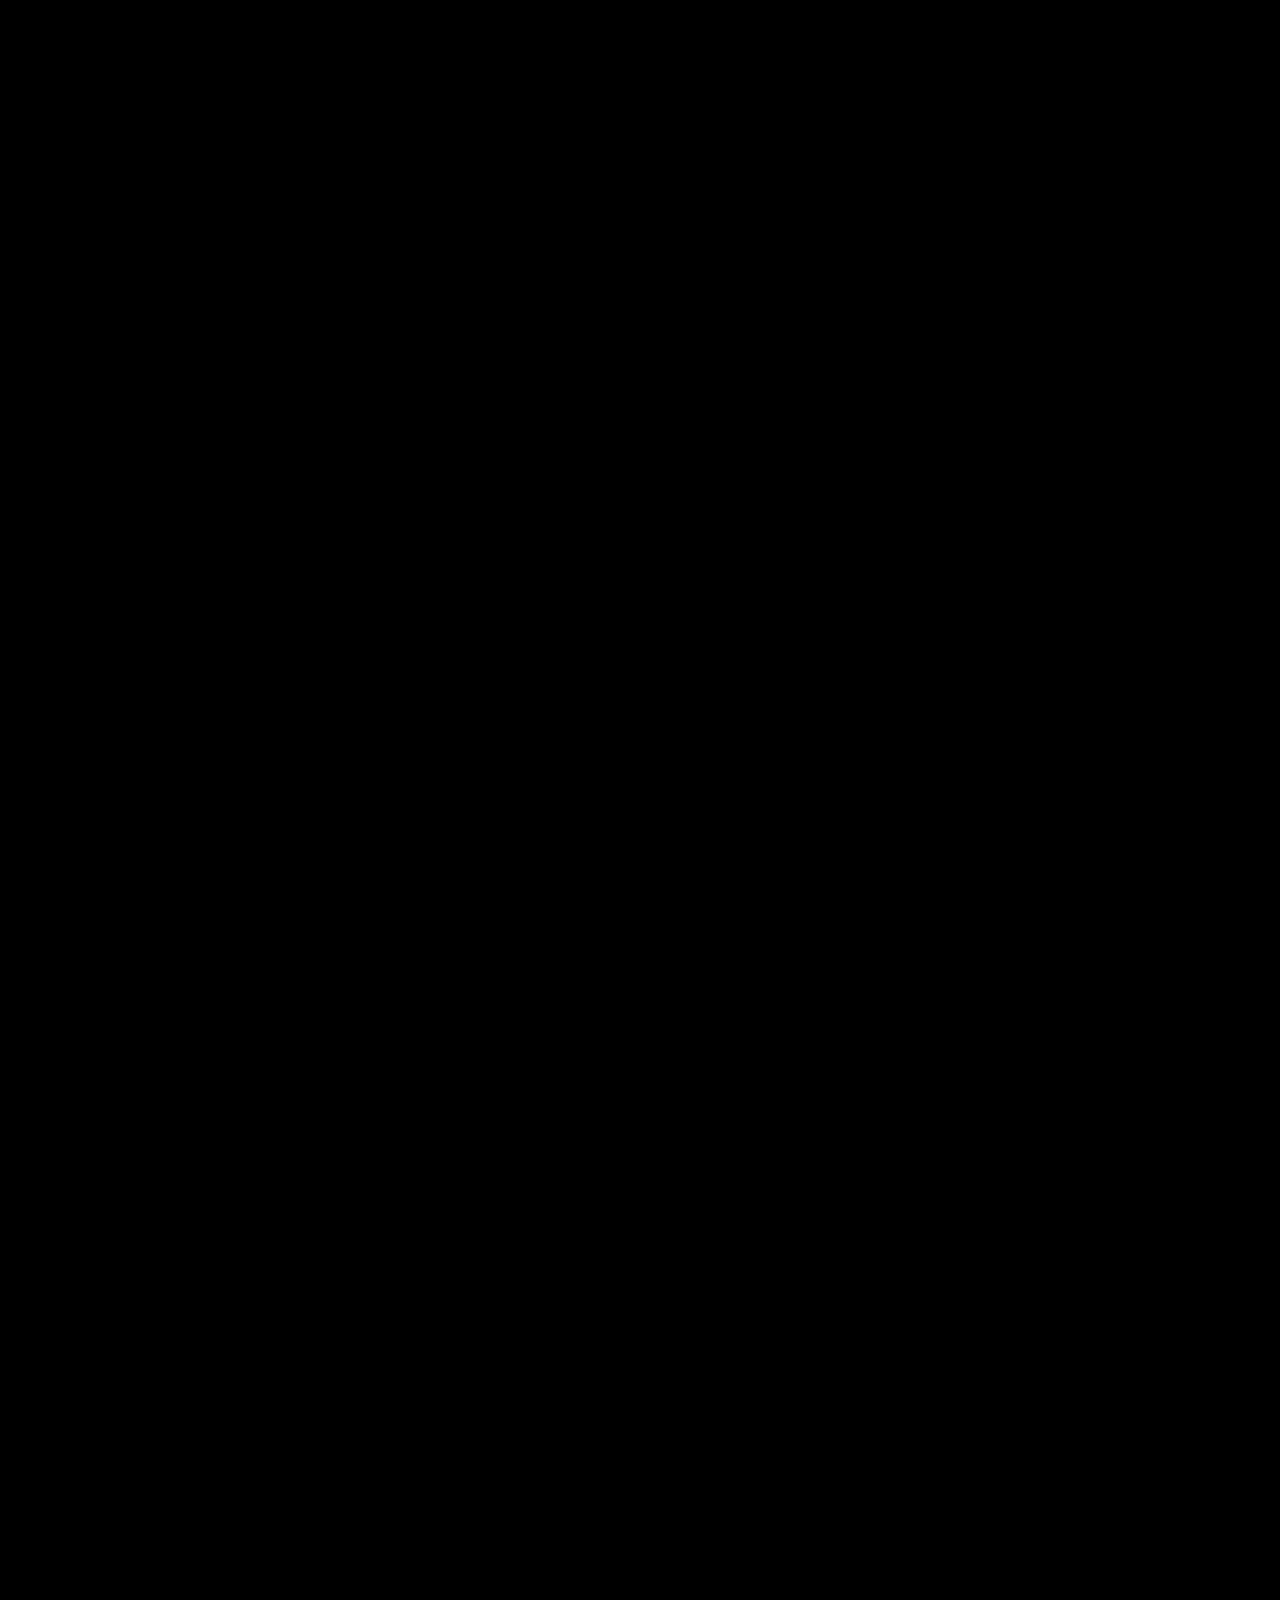
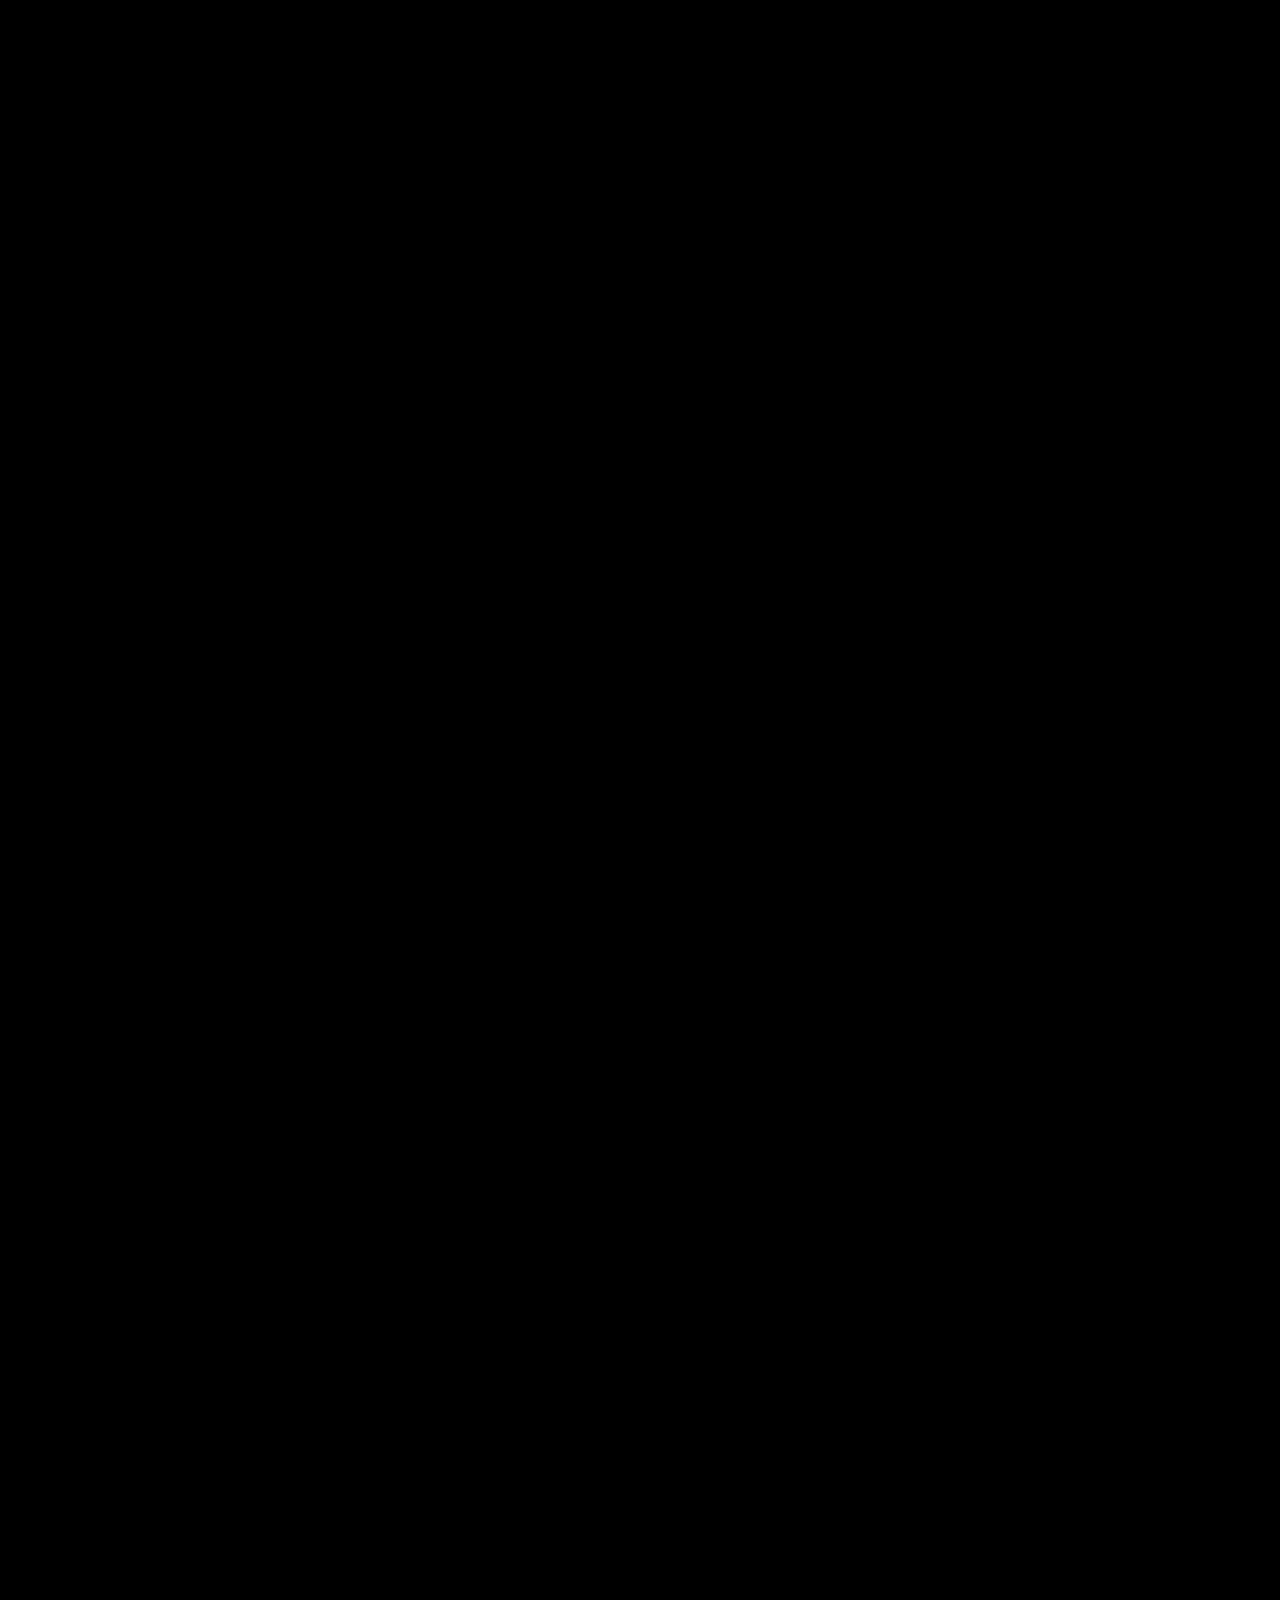
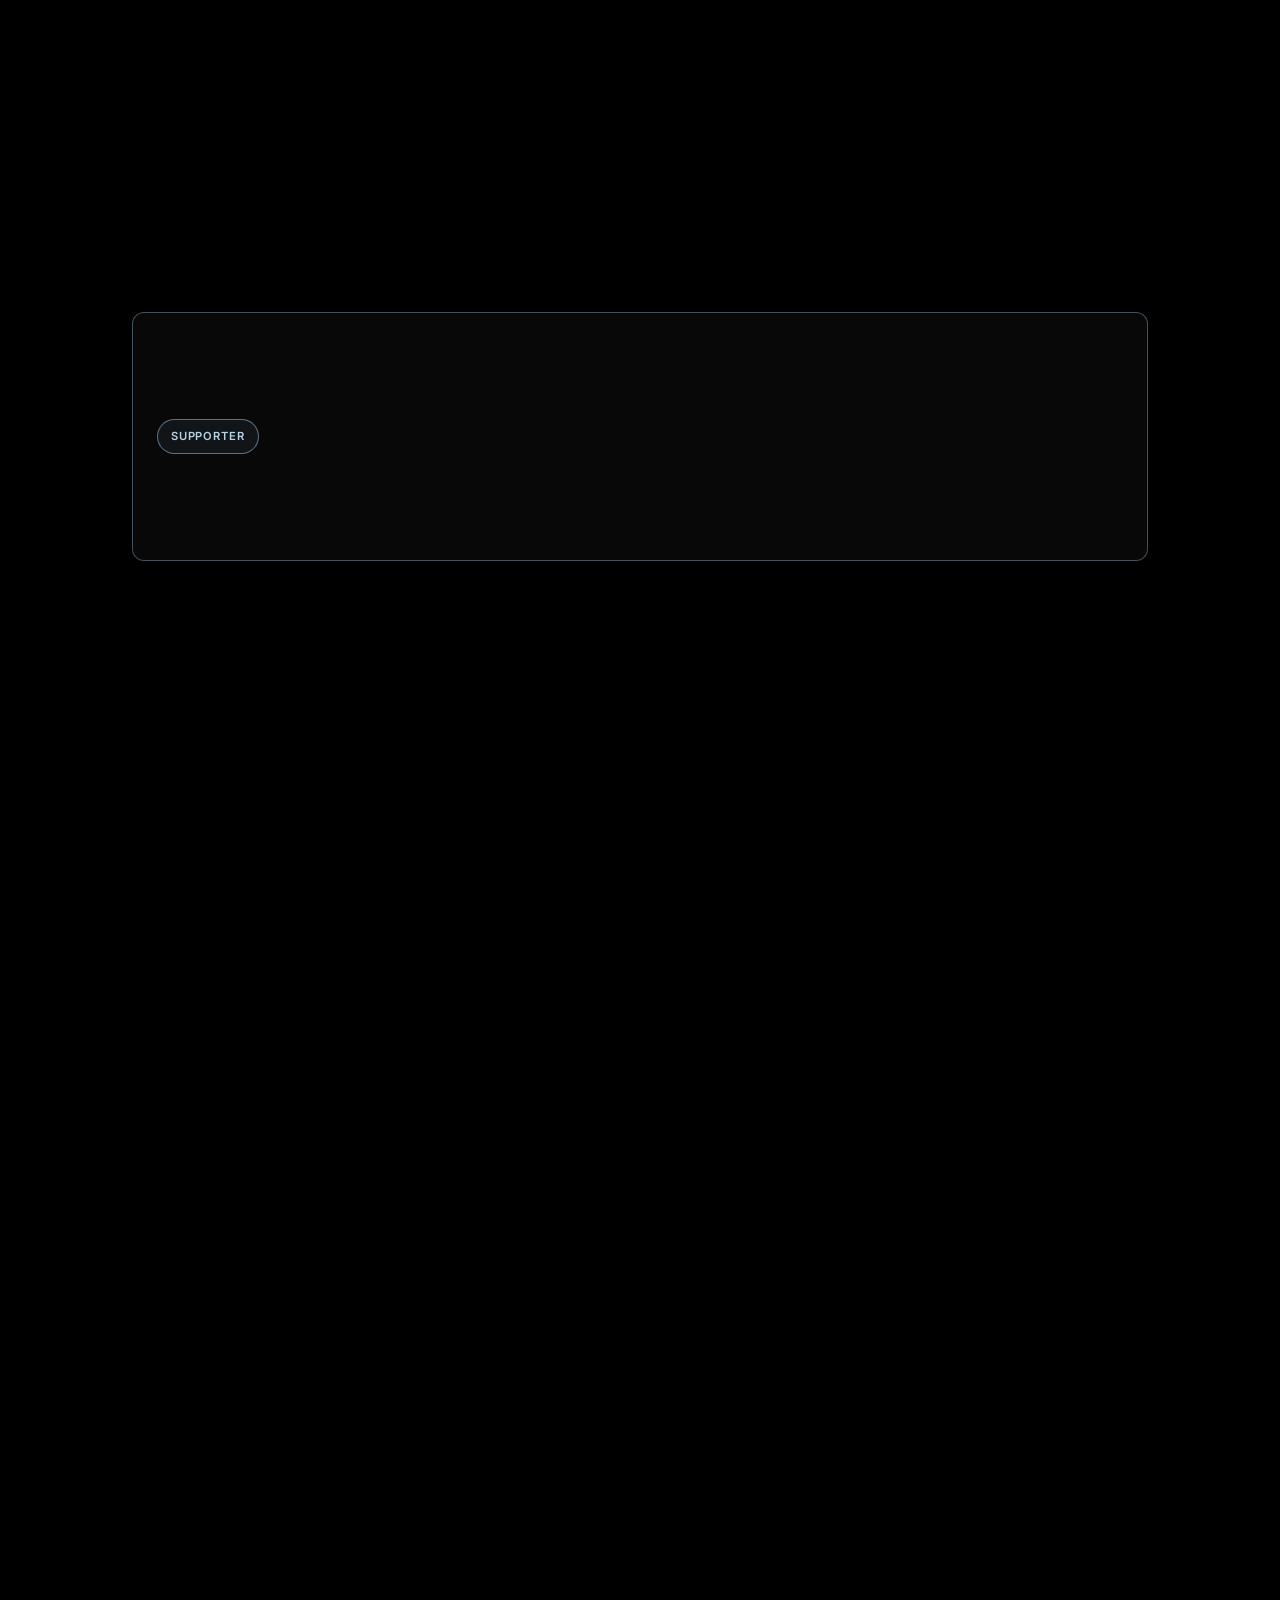
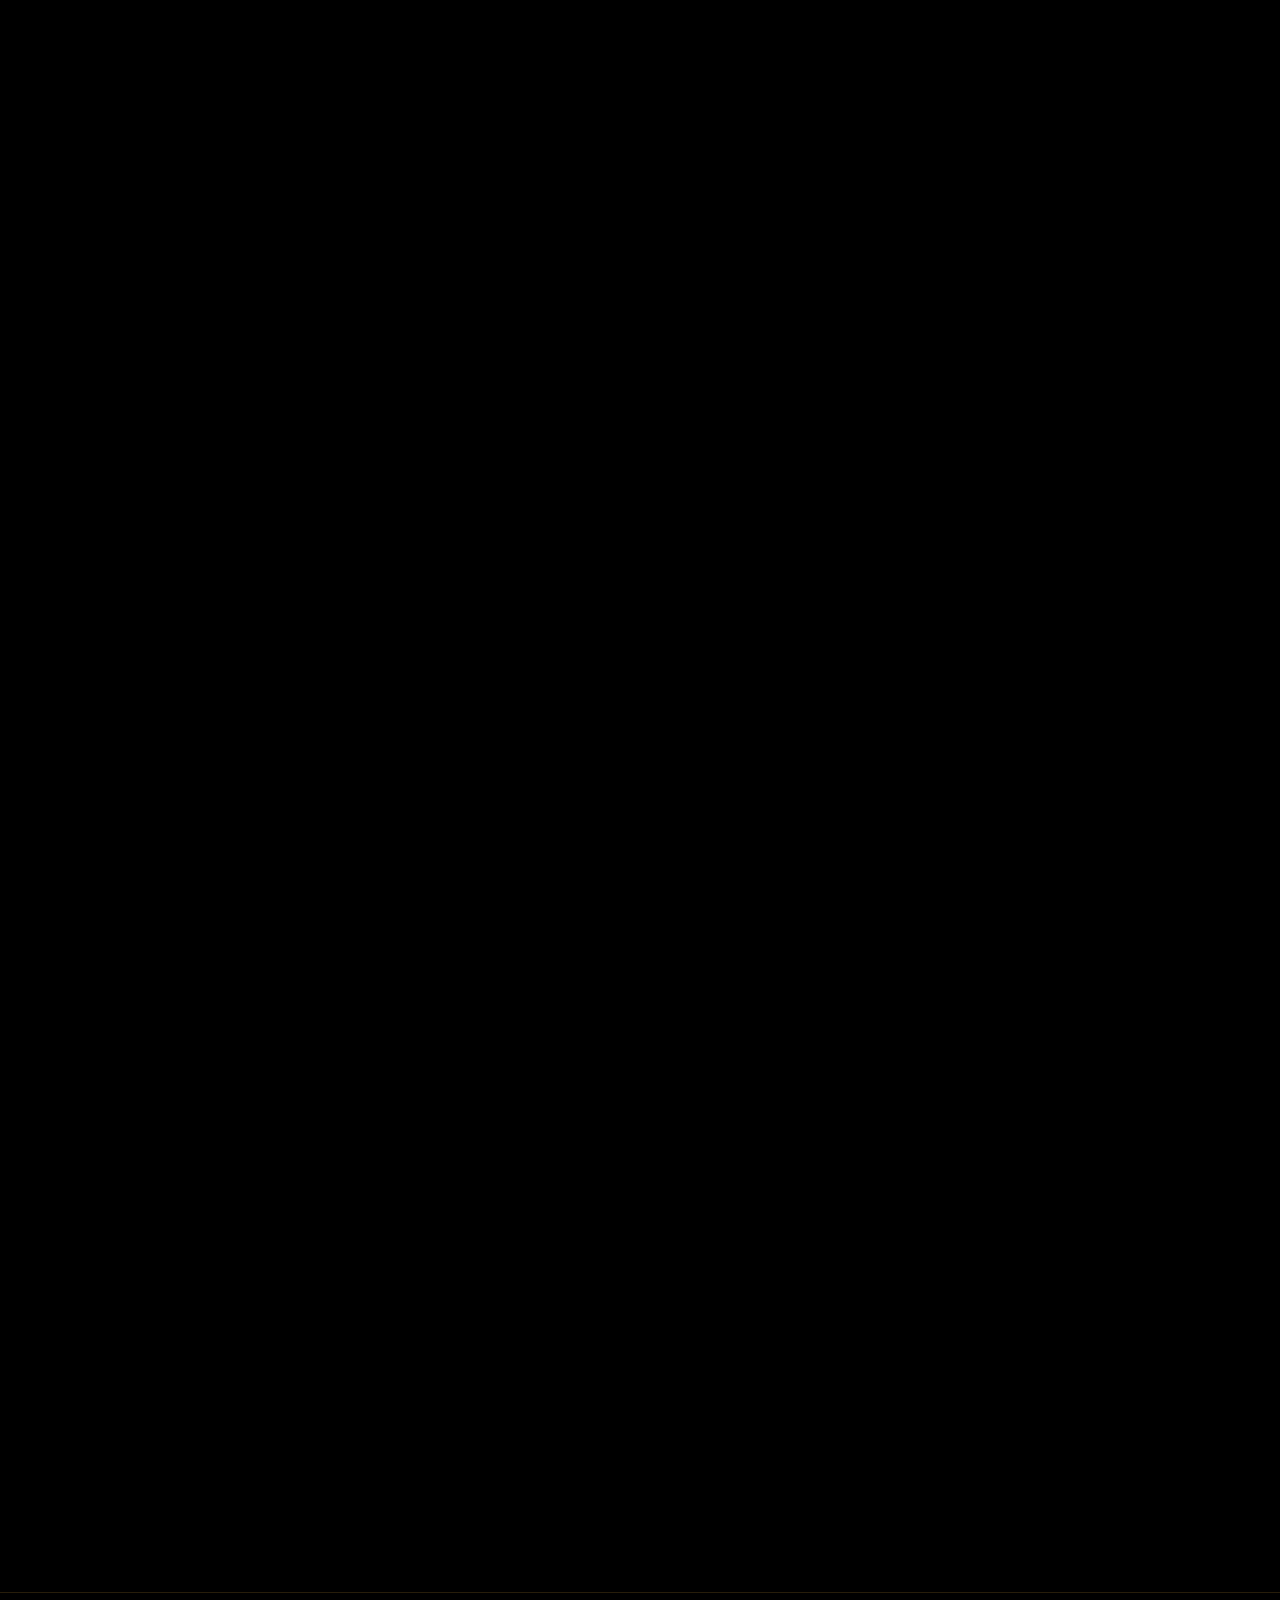
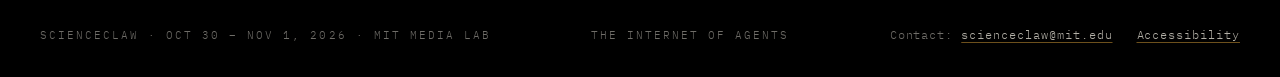
==== commit d1f257fe: "Tighten supporter logo spacing" ====
--- a/swarm/index.html
+++ b/swarm/index.html
@@ -13,7 +13,7 @@
   <link rel="preconnect" href="https://fonts.googleapis.com" />
   <link rel="preconnect" href="https://fonts.gstatic.com" crossorigin />
   <link href="https://fonts.googleapis.com/css2?family=Bitter:ital,opsz,wght@0,6..12,300;0,6..12,400;0,6..12,600;1,6..12,300;1,6..12,400&family=DM+Serif+Display&family=Inter:wght@300;400;500;600&family=IBM+Plex+Mono:wght@400;700&display=swap" rel="stylesheet" />
-  <link rel="stylesheet" href="css/styles.css?v=20261030-smaller-supporter-logos" />
+  <link rel="stylesheet" href="css/styles.css?v=20261030-tighter-supporter-spacing" />
   <script type="importmap">
     {
       "imports": {
--- a/swarm/css/styles.css
+++ b/swarm/css/styles.css
@@ -1217,8 +1217,10 @@
   display: grid;
   grid-template-columns: repeat(6, minmax(0, 1fr));
   align-items: center;
-  gap: 0.5rem 0.75rem;
+  justify-self: center;
+  gap: 0.4rem 0.75rem;
   width: 100%;
+  max-width: 44rem;
 }
 
 .other-sponsor-tile {
@@ -1227,7 +1229,7 @@
   align-items: center;
   justify-content: center;
   min-width: 0;
-  min-height: 7rem;
+  min-height: 6.25rem;
   padding: 0.25rem;
   background: transparent;
 }
@@ -1315,8 +1317,8 @@
   .partner-logo--mit { grid-column: 1 / -1; justify-self: center; width: 60%; }
   .sponsor-card, .other-sponsors { padding: 1.25rem; }
   .sponsor-card__builder-logos { grid-template-columns: repeat(2, minmax(0, 1fr)); gap: 1rem 1.5rem; padding: 0; }
-  .other-sponsor-tile { min-height: 4.5rem; }
-  .other-sponsor-grid { gap: 0.75rem 0.5rem; }
+  .other-sponsor-tile { min-height: 4rem; }
+  .other-sponsor-grid { gap: 0.5rem 0.5rem; }
   .schedule-grid { grid-template-columns: 1fr; }
   .schedule-day:last-child { grid-column: auto; }
 }
